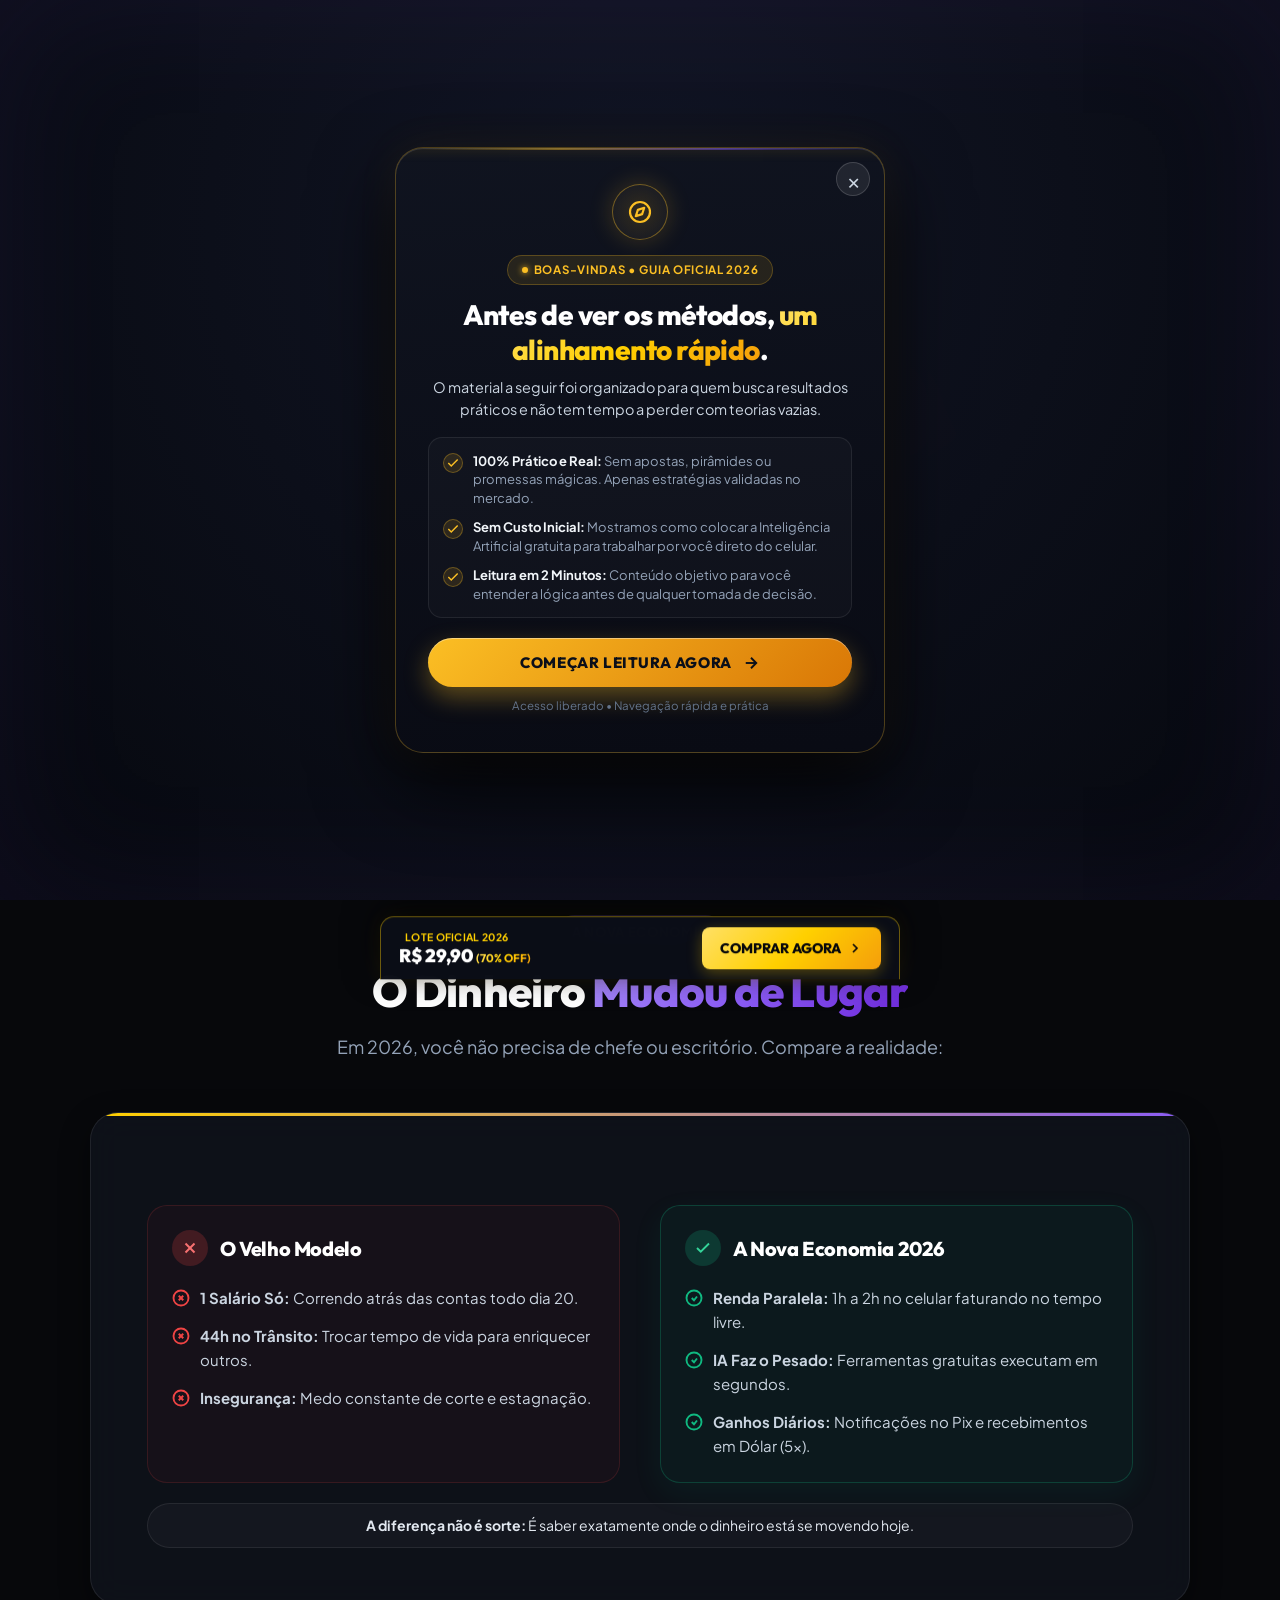
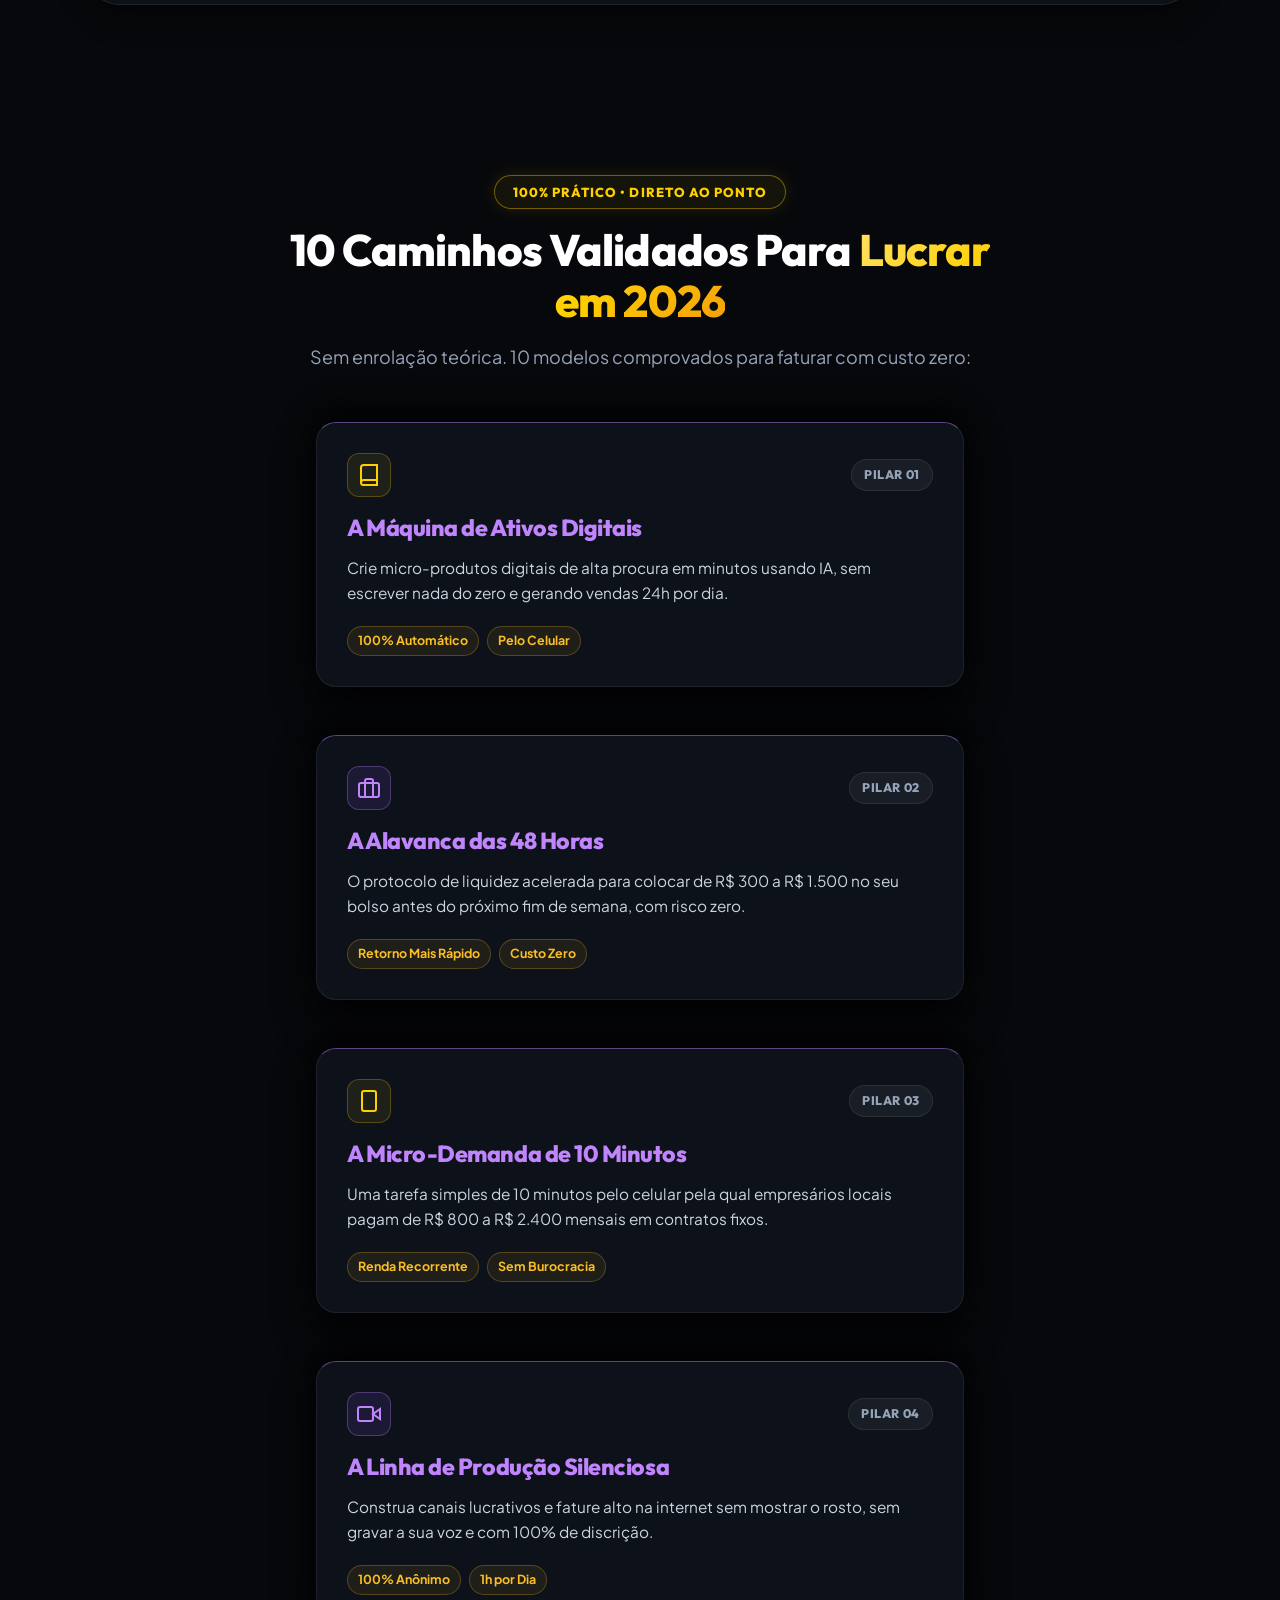
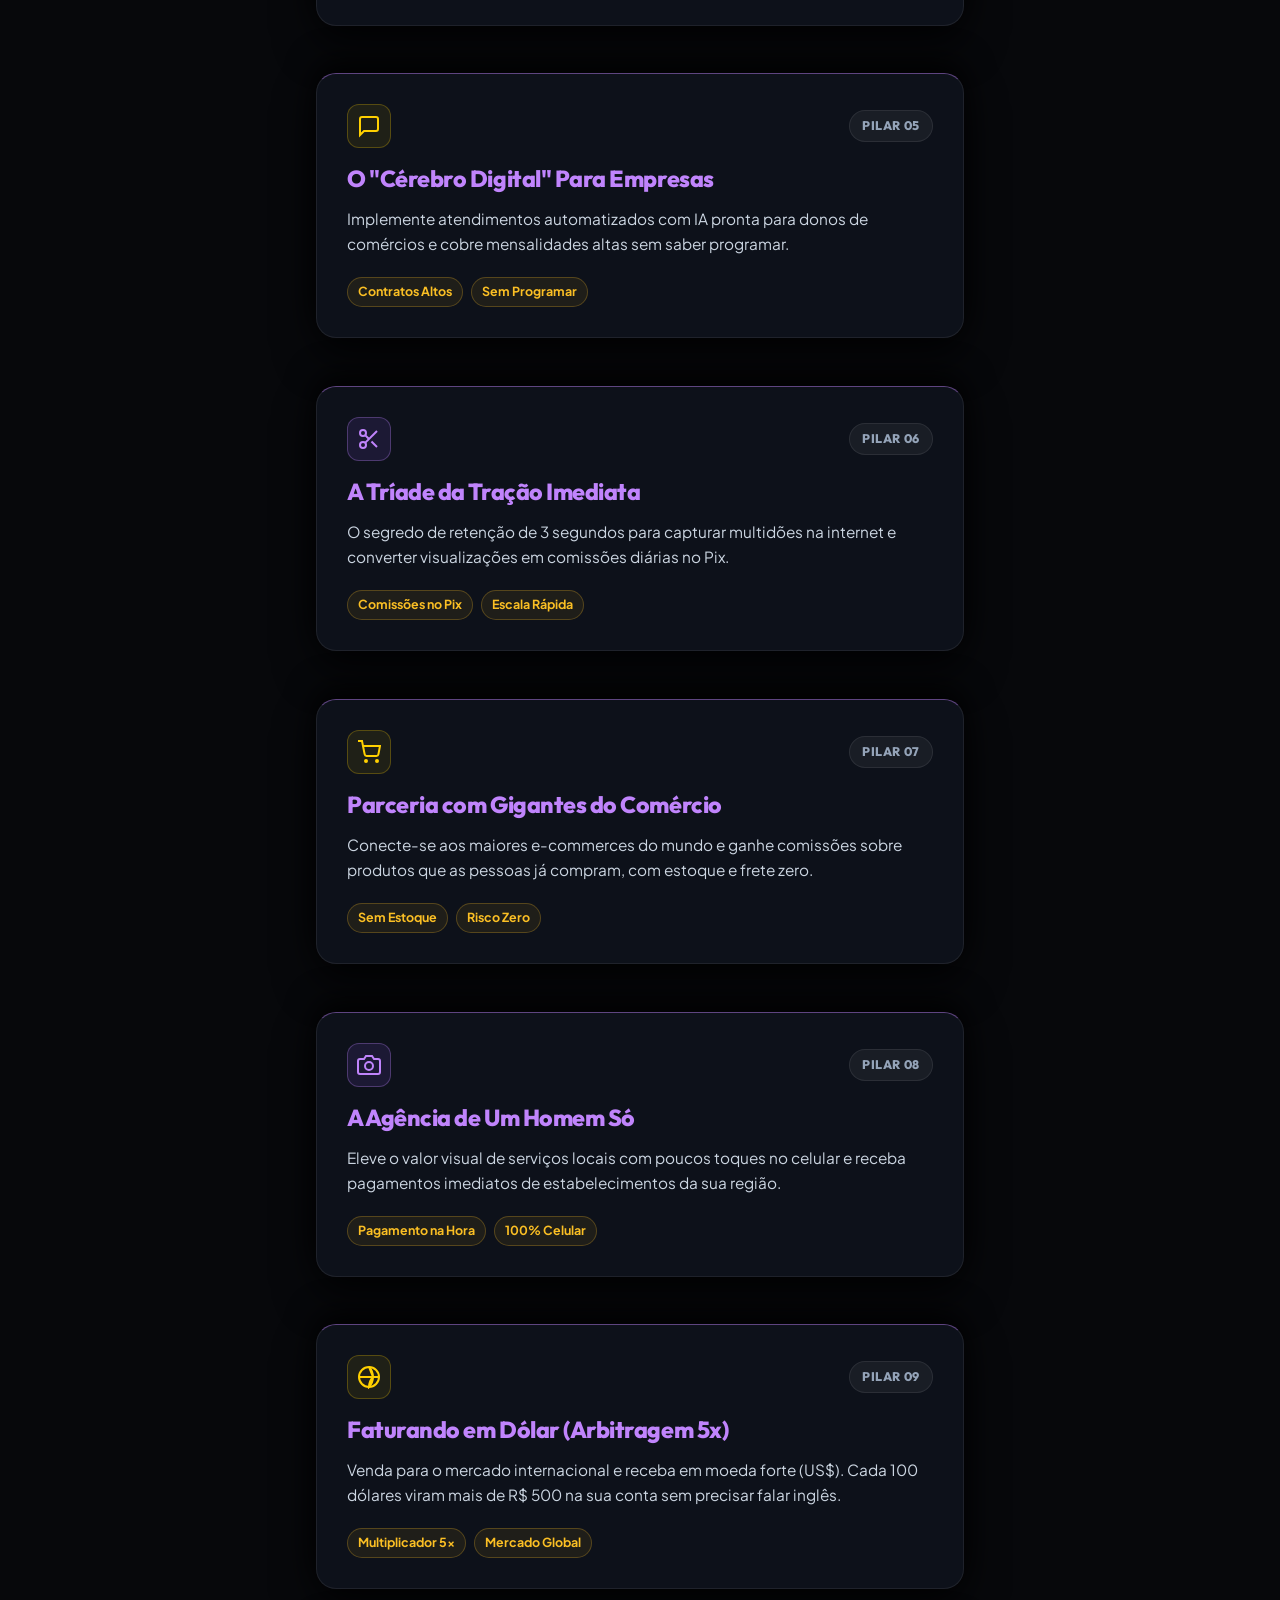
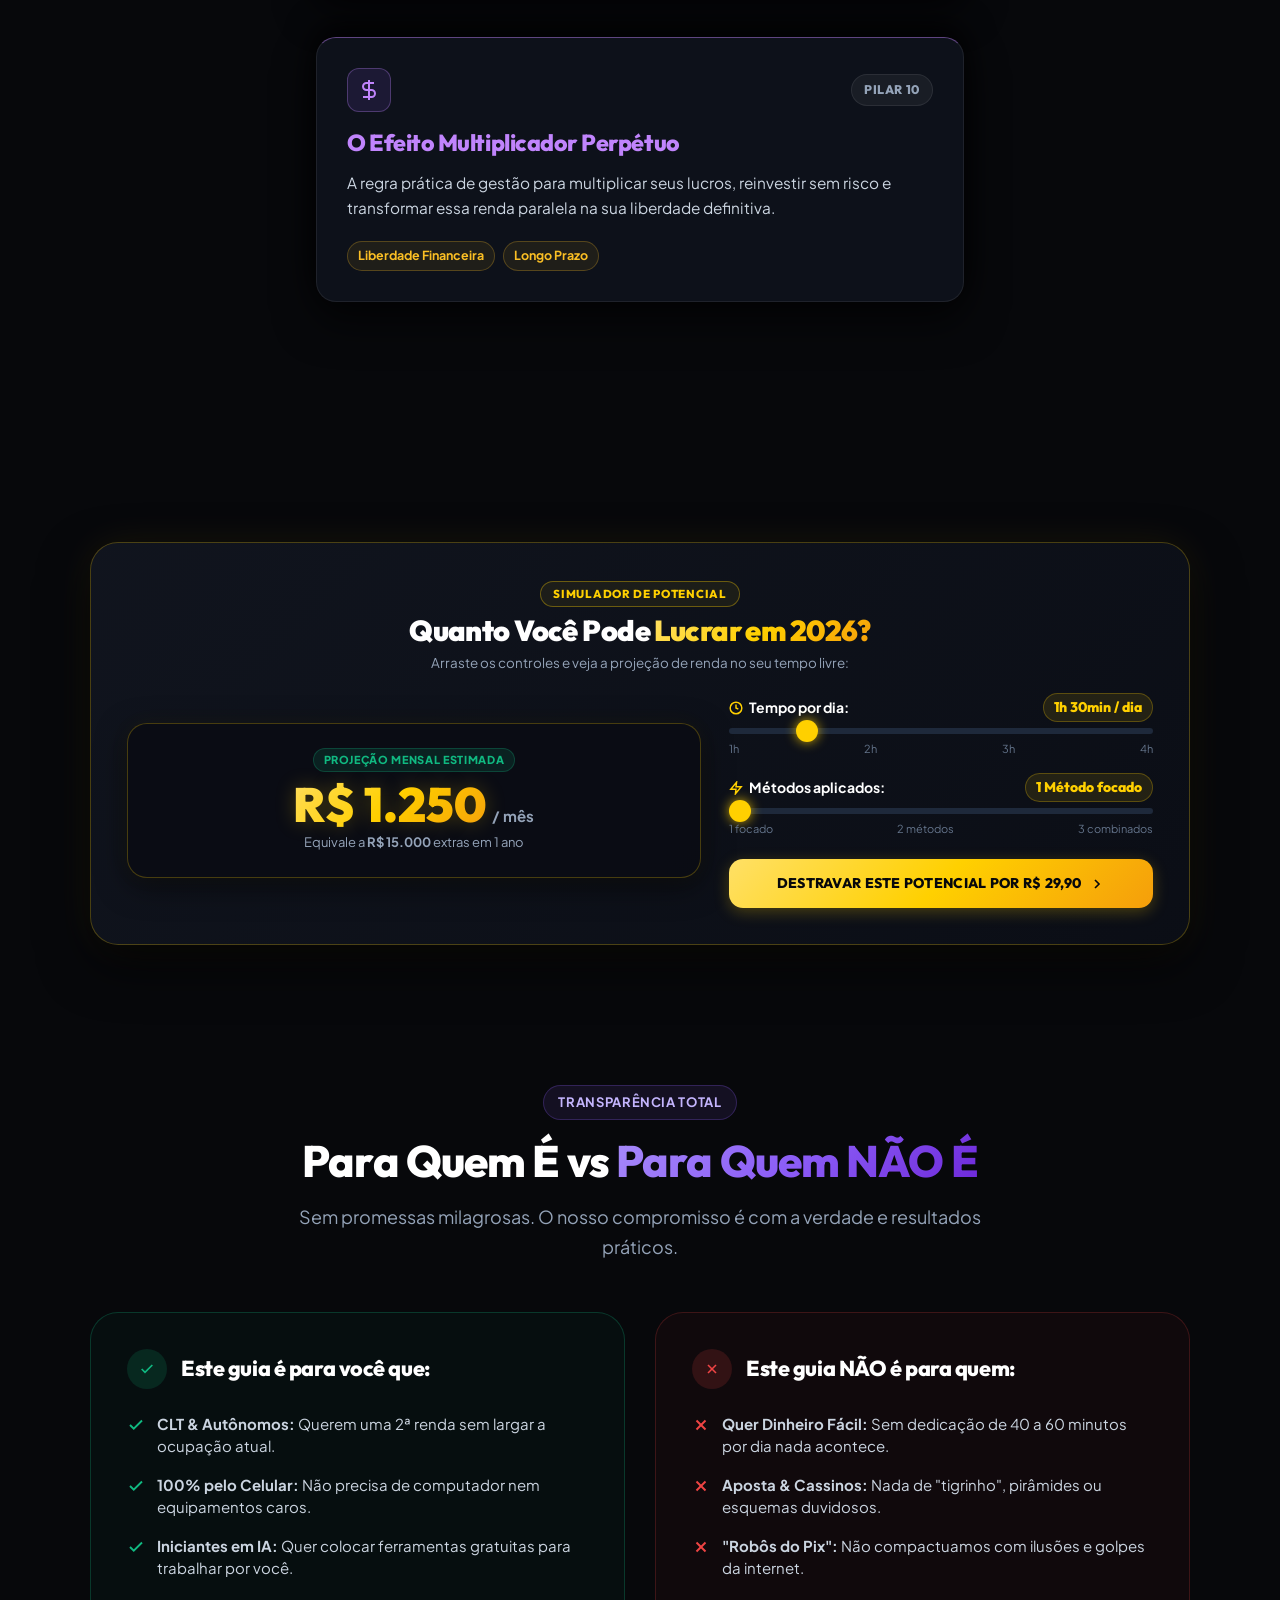
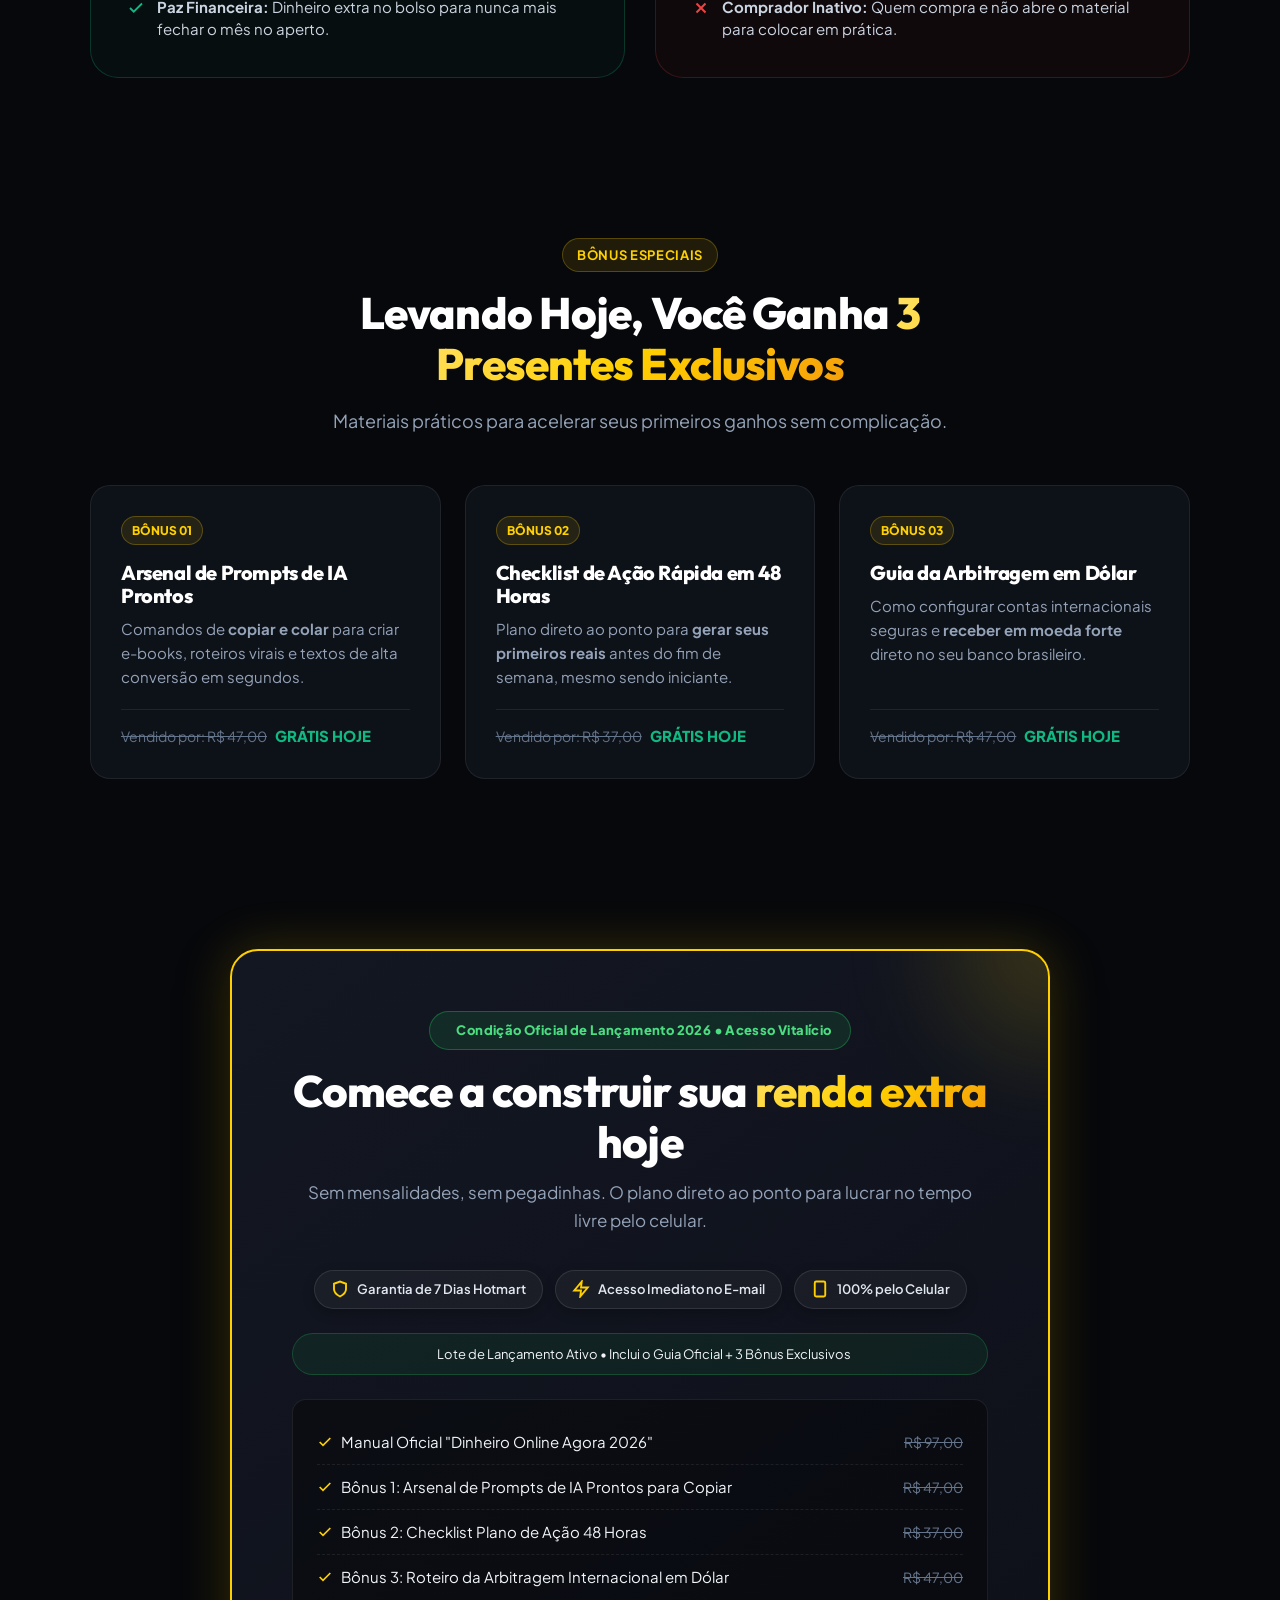
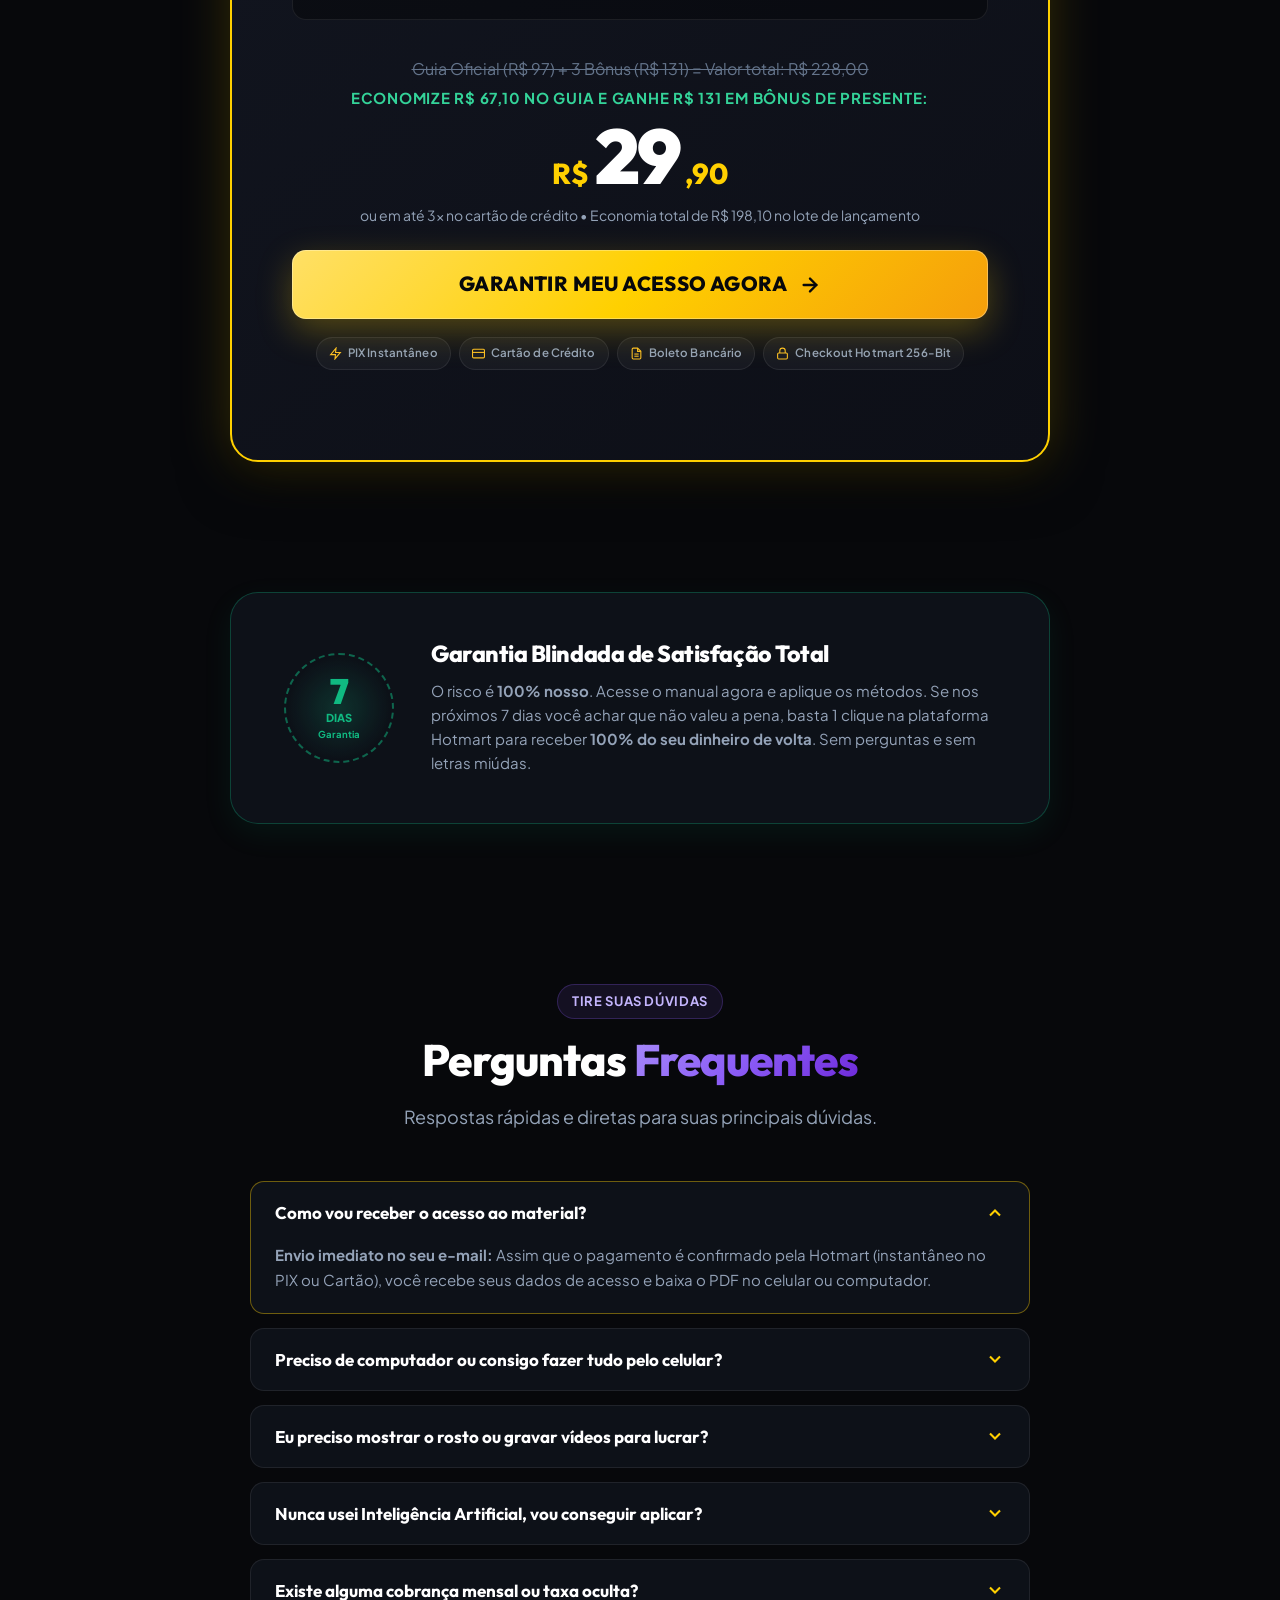
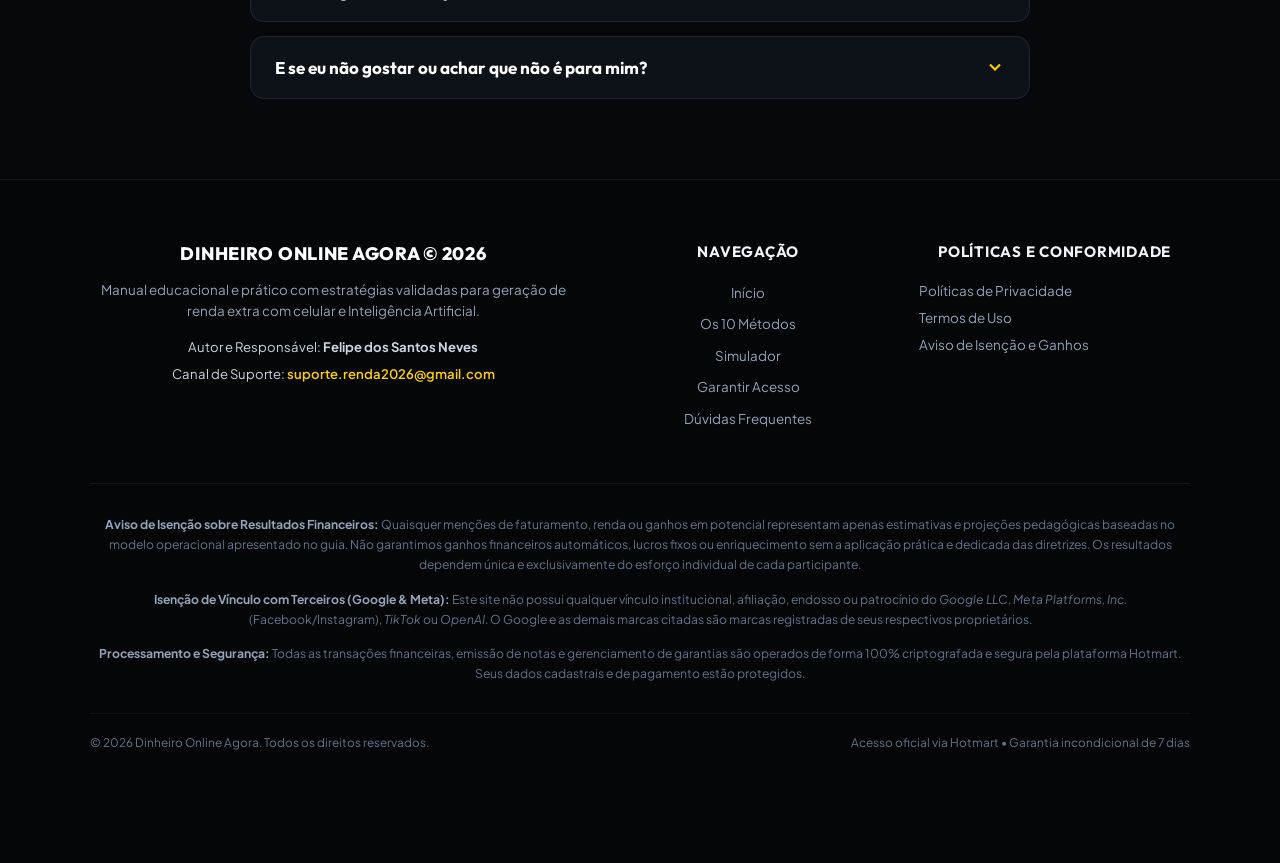
==== index.html @ 2d679548 "Ajuste modal de saida: disparar ao rolar ate o final da pagina e remover disparo precoce de mouselea" ====
<!DOCTYPE html>
<html lang="pt-BR">
<head>
  <meta charset="UTF-8">
  <meta name="viewport" content="width=device-width, initial-scale=1.0">
  <title>Dinheiro Online Agora 2026 | 10 Ideias Para Lucrar Sem Sair de Casa</title>
  <meta name="description" content="Descubra o manual direto ao ponto para criar novas fontes de renda em 2026 usando apenas o celular, internet e Inteligência Artificial. Sem estoques, sem diplomas.">
  <meta name="robots" content="index, follow">

  <!-- Open Graph / Social Sharing -->
  <meta property="og:type" content="website">
  <meta property="og:title" content="Dinheiro Online Agora 2026 - O Guia Oficial">
  <meta property="og:description" content="10 ideias práticas e operacionais para lucrar no seu tempo livre usando o celular e Inteligência Artificial.">
  <meta property="og:image" content="assets/cover.png">

  <!-- Favicon / App Icon -->
  <link rel="icon" type="image/svg+xml" href="assets/favicon.svg">
  <link rel="icon" type="image/png" href="assets/favicon.png">
  <link rel="apple-touch-icon" href="assets/favicon.png">

  <!-- Google Fonts -->
  <link rel="preconnect" href="https://fonts.googleapis.com">
  <link rel="preconnect" href="https://fonts.gstatic.com" crossorigin>
  <link href="https://fonts.googleapis.com/css2?family=Outfit:wght@600;700;800;900&family=Plus+Jakarta+Sans:wght@400;500;600;700;800&display=swap" rel="stylesheet">

  <link rel="stylesheet" href="styles.css">
</head>
<body>

  <!-- =========================================================================
       0. Psychological Pattern-Interrupt Gate (Protocolo de Foco 2026)
       ========================================================================= -->
  <div class="entry-gate-overlay" id="entryFocusGate" role="dialog" aria-modal="true" style="display: none;">
    <div class="entry-gate-card">
      <button type="button" class="gate-close-btn" id="btnCloseGate" aria-label="Fechar Modal">&times;</button>
      <div class="gate-scan-line"></div>
      
      <div class="gate-radar-icon">
        <div class="gate-radar-ping"></div>
        <svg width="24" height="24" viewBox="0 0 24 24" fill="none" stroke="currentColor" stroke-width="2.2" stroke-linecap="round" stroke-linejoin="round">
          <circle cx="12" cy="12" r="10"></circle>
          <polygon points="16.24 7.76 14.12 14.12 7.76 16.24 9.88 9.88 16.24 7.76"></polygon>
        </svg>
      </div>
      
      <span class="gate-badge">
        <span class="gate-badge-dot"></span>
        BOAS-VINDAS • GUIA OFICIAL 2026
      </span>
      
      <h2 class="gate-title">
        Antes de ver os métodos, <span class="text-gold">um alinhamento rápido</span>.
      </h2>
      
      <p class="gate-lead">
        O material a seguir foi organizado para quem busca resultados práticos e não tem tempo a perder com teorias vazias.
      </p>

      <div class="gate-rules-box">
        <div class="gate-rule-item">
          <div class="gate-rule-icon">
            <svg width="14" height="14" viewBox="0 0 24 24" fill="none" stroke="currentColor" stroke-width="2.5"><polyline points="20 6 9 17 4 12"></polyline></svg>
          </div>
          <div class="rule-content">
            <strong>100% Prático e Real:</strong> Sem apostas, pirâmides ou promessas mágicas. Apenas estratégias validadas no mercado.
          </div>
        </div>

        <div class="gate-rule-item">
          <div class="gate-rule-icon">
            <svg width="14" height="14" viewBox="0 0 24 24" fill="none" stroke="currentColor" stroke-width="2.5"><polyline points="20 6 9 17 4 12"></polyline></svg>
          </div>
          <div class="rule-content">
            <strong>Sem Custo Inicial:</strong> Mostramos como colocar a Inteligência Artificial gratuita para trabalhar por você direto do celular.
          </div>
        </div>

        <div class="gate-rule-item">
          <div class="gate-rule-icon">
            <svg width="14" height="14" viewBox="0 0 24 24" fill="none" stroke="currentColor" stroke-width="2.5"><polyline points="20 6 9 17 4 12"></polyline></svg>
          </div>
          <div class="rule-content">
            <strong>Leitura em 2 Minutos:</strong> Conteúdo objetivo para você entender a lógica antes de qualquer tomada de decisão.
          </div>
        </div>
      </div>

      <button type="button" class="btn-gate-start" id="btnEnterSite">
        <span>COMEÇAR LEITURA AGORA</span>
        <svg width="18" height="18" viewBox="0 0 24 24" fill="none" stroke="currentColor" stroke-width="2.5"><line x1="5" y1="12" x2="19" y2="12"></line><polyline points="12 5 19 12 12 19"></polyline></svg>
      </button>

      <div class="gate-meta">
        <span>Acesso liberado • Navegação rápida e prática</span>
      </div>
    </div>
  </div>

  <!-- =========================================================================
       1. Top Live Activity Bar (Sem Cronômetros Falsos)
       ========================================================================= -->
  <div class="urgency-bar" id="top-bar">
    <div class="urgency-bar-content">
      <span class="urgency-badge">Lote Oficial 2026</span>
      <span class="live-counter">
        <span class="live-indicator-dot"></span>
        <strong id="liveUsersCount">48</strong> pessoas online agora
      </span>
      <span class="ticker-divider">•</span>
      <span class="top-guarantee-text">
        Acesso Imediato Seguro via Hotmart • Garantia de 7 Dias
      </span>
    </div>
  </div>

  <!-- =========================================================================
       2. Hero Section
       ========================================================================= -->
  <header class="hero-section" id="inicio">
    <div class="container">
      <div class="hero-grid">
        
        <!-- Left: Copy & Call To Action -->
        <div class="hero-content">
          <div class="hero-badge-pill">
            <span class="dot"></span>
            <span>Edição Oficial 2026 • Método Validado</span>
          </div>

          <h1 class="hero-title">
            As <span class="text-gold">regras</span> para ganhar dinheiro mudaram.
          </h1>

          <p class="hero-subtitle">
            Sem estoque, sem escritório e sem diploma. Apenas seu celular, internet e a direção certa para gerar renda no seu tempo livre em 2026.
          </p>

          <div class="hero-cta-box">
            <!-- 3 Pílulas de Confiança e Facilidade -->
            <div class="hero-proof-pills">
              <span class="proof-pill">
                <svg width="15" height="15" viewBox="0 0 24 24" fill="none" stroke="currentColor" stroke-width="2.5"><rect x="5" y="2" width="14" height="20" rx="2" ry="2"/><line x1="12" y1="18" x2="12.01" y2="18"/></svg>
                100% pelo Celular
              </span>
              <span class="proof-pill">
                <svg width="15" height="15" viewBox="0 0 24 24" fill="none" stroke="currentColor" stroke-width="2.5"><polygon points="13 2 3 14 12 14 11 22 21 10 12 10 13 2"/></svg>
                Custo Inicial Zero
              </span>
              <span class="proof-pill">
                <svg width="15" height="15" viewBox="0 0 24 24" fill="none" stroke="currentColor" stroke-width="2.5"><circle cx="12" cy="12" r="10"/><path d="m9 12 2 2 4-4"/></svg>
                1h a 2h por Dia
              </span>
            </div>

            <!-- Botão de Curiosidade / Descoberta Suave -->
            <a href="#metodos" class="btn-discover" id="hero-discover-btn">
              <span>Conhecer os 10 Caminhos Validados</span>
              <svg class="discover-icon" viewBox="0 0 24 24" fill="none" stroke="currentColor" stroke-width="2.5" stroke-linecap="round" stroke-linejoin="round">
                <line x1="12" y1="5" x2="12" y2="19"></line>
                <polyline points="19 12 12 19 5 12"></polyline>
              </svg>
            </a>

            <div class="hero-quick-note">
              <span><svg width="14" height="14" viewBox="0 0 24 24" fill="none" stroke="currentColor" stroke-width="2.5" style="display:inline-block; vertical-align:middle; margin-right:4px;"><line x1="12" y1="5" x2="12" y2="19"></line><polyline points="19 12 12 19 5 12"></polyline></svg>Veja abaixo os 10 modelos práticos antes de decidir</span>
            </div>
          </div>
        </div>

        <!-- Right: 3D E-book Mockup & Visual -->
        <div class="hero-visual">
          <div class="mockup-wrapper">
            <div class="mockup-glow"></div>
            
            <!-- 3D Book Display -->
            <div class="book-3d-card" id="bookMockup">
              <img src="assets/cover.png" alt="Capa Oficial do Livro Dinheiro Online Agora 2026" width="300" height="330" loading="eager">
            </div>

            <!-- Floating Micro-Badges -->
            <div class="floating-badge badge-top">
              <div class="badge-icon">
                <svg width="18" height="18" viewBox="0 0 24 24" fill="none" stroke="currentColor" stroke-width="2.5">
                  <path d="M12 2v20M17 5H9.5a3.5 3.5 0 0 0 0 7h5a3.5 3.5 0 0 1 0 7H6"/>
                </svg>
              </div>
              <div class="badge-text">
                <div class="badge-text-title">10 Modelos Reais</div>
                <div class="badge-text-sub">Custo Inicial Zero</div>
              </div>
            </div>

            <div class="floating-badge badge-bottom">
              <div class="badge-icon">
                <svg width="18" height="18" viewBox="0 0 24 24" fill="none" stroke="currentColor" stroke-width="2.5">
                  <rect x="3" y="11" width="18" height="11" rx="2" ry="2"></rect>
                  <path d="M7 11V7a5 5 0 0 1 10 0v4"></path>
                </svg>
              </div>
              <div class="badge-text">
                <div class="badge-text-title">Hotmart Protegido</div>
                <div class="badge-text-sub">Garantia Blindada</div>
              </div>
            </div>

          </div>
        </div>

      </div>
    </div>
  </header>

  <!-- =========================================================================
       3. Security & Verified Author Strip
       ========================================================================= -->
  <section class="authority-strip">
    <div class="container">
      <div class="authority-grid">
        
        <!-- Badge Oficial 6 Anos Hotmarter -->
        <div class="author-badge-container">
          <img src="assets/author-badge.png" alt="Selo Oficial Felipe Neves - 6 Anos Hotmarter" width="90" height="90" loading="lazy">
        </div>

        <!-- Copy de Autoridade -->
        <div class="authority-text">
          <h3>Compilado por quem vive o campo de batalha digital</h3>
          <p>
            Criado por <strong>Felipe Neves</strong> (6+ anos no ecossistema Hotmart). Sem teorias chatas: filtrou apenas o que realmente gera receita hoje para qualquer pessoa executar pelo celular.
          </p>
        </div>

        <!-- Selo de Checkout Seguro -->
        <div class="platform-guarantee-pill">
          <svg viewBox="0 0 24 24" fill="none" stroke="currentColor" stroke-width="2">
            <path d="M12 22s8-4 8-10V5l-8-3-8 3v7c0 6 8 10 8 10z"/>
            <path d="m9 12 2 2 4-4"/>
          </svg>
          <div>
            <div class="guarantee-title">Hotmart Verificado</div>
            <div class="guarantee-desc">Ambiente Seguro 256-bit</div>
          </div>
        </div>

      </div>
    </div>
  </section>

  <!-- =========================================================================
       4. Section: O Dinheiro Mudou de Lugar (Pain & Reality Check)
       ========================================================================= -->
  <section class="reality-section">
    <div class="container">
      
      <div class="section-header">
        <span class="section-tag purple">A Nova Economia</span>
        <h2>O Dinheiro <span class="text-purple">Mudou de Lugar</span></h2>
        <p>
          Em 2026, você não precisa de chefe ou escritório. Compare a realidade:
        </p>
      </div>

      <div class="reality-card-wrapper">
        <div class="reality-grid">
          
          <!-- O Modelo Antigo (CLT / Escassez) -->
          <div class="reality-column old-way">
            <div class="column-header">
              <div class="column-header-icon">
                <svg width="18" height="18" viewBox="0 0 24 24" fill="none" stroke="currentColor" stroke-width="2.5"><line x1="18" y1="6" x2="6" y2="18"></line><line x1="6" y1="6" x2="18" y2="18"></line></svg>
              </div>
              <h4>O Velho Modelo</h4>
            </div>
            <ul class="reality-list">
              <li class="reality-item">
                <svg viewBox="0 0 24 24" fill="none" stroke="currentColor" stroke-width="2.5"><circle cx="12" cy="12" r="10"/><line x1="15" y1="9" x2="9" y2="15"/><line x1="9" y1="9" x2="15" y2="15"/></svg>
                <span><strong>1 Salário Só:</strong> Correndo atrás das contas todo dia 20.</span>
              </li>
              <li class="reality-item">
                <svg viewBox="0 0 24 24" fill="none" stroke="currentColor" stroke-width="2.5"><circle cx="12" cy="12" r="10"/><line x1="15" y1="9" x2="9" y2="15"/><line x1="9" y1="9" x2="15" y2="15"/></svg>
                <span><strong>44h no Trânsito:</strong> Trocar tempo de vida para enriquecer outros.</span>
              </li>
              <li class="reality-item">
                <svg viewBox="0 0 24 24" fill="none" stroke="currentColor" stroke-width="2.5"><circle cx="12" cy="12" r="10"/><line x1="15" y1="9" x2="9" y2="15"/><line x1="9" y1="9" x2="15" y2="15"/></svg>
                <span><strong>Insegurança:</strong> Medo constante de corte e estagnação.</span>
              </li>
            </ul>
          </div>

          <!-- O Novo Modelo 2026 (Liberdade & IA) -->
          <div class="reality-column new-way">
            <div class="column-header">
              <div class="column-header-icon">
                <svg width="18" height="18" viewBox="0 0 24 24" fill="none" stroke="currentColor" stroke-width="2.5"><polyline points="20 6 9 17 4 12"></polyline></svg>
              </div>
              <h4>A Nova Economia 2026</h4>
            </div>
            <ul class="reality-list">
              <li class="reality-item">
                <svg viewBox="0 0 24 24" fill="none" stroke="currentColor" stroke-width="2.5"><circle cx="12" cy="12" r="10"/><polyline points="9 12 12 15 16 10"/></svg>
                <span><strong>Renda Paralela:</strong> 1h a 2h no celular faturando no tempo livre.</span>
              </li>
              <li class="reality-item">
                <svg viewBox="0 0 24 24" fill="none" stroke="currentColor" stroke-width="2.5"><circle cx="12" cy="12" r="10"/><polyline points="9 12 12 15 16 10"/></svg>
                <span><strong>IA Faz o Pesado:</strong> Ferramentas gratuitas executam em segundos.</span>
              </li>
              <li class="reality-item">
                <svg viewBox="0 0 24 24" fill="none" stroke="currentColor" stroke-width="2.5"><circle cx="12" cy="12" r="10"/><polyline points="9 12 12 15 16 10"/></svg>
                <span><strong>Ganhos Diários:</strong> Notificações no Pix e recebimentos em Dólar (5x).</span>
              </li>
            </ul>
          </div>

        </div>

        <div class="reality-action-hook">
          <span><strong>A diferença não é sorte:</strong> É saber exatamente onde o dinheiro está se movendo hoje.</span>
        </div>

      </div>

    </div>
  </section>

  <!-- =========================================================================
       5. Section: O Que Você Vai Dominar (Blind Bullets / Segredos do Guia)
       ========================================================================= -->
  <section class="pillars-section" id="metodos">
    <div class="container">
      
      <div class="section-header">
        <span class="section-tag-outline">100% PRÁTICO • DIRETO AO PONTO</span>
        <h2>10 Caminhos Validados Para <span class="text-gold">Lucrar em 2026</span></h2>
        <p>
          Sem enrolação teórica. 10 modelos comprovados para faturar com custo zero:
        </p>
      </div>

      <!-- Container de Cards Sobrepostos no Scroll (Stacking Deck) -->
      <div class="pillars-stacked-container" id="pillarsStack">

        <!-- Card 1 -->
        <div class="pillar-card" style="--card-index: 1;">
          <div class="pillar-top">
            <div class="pillar-icon-box">
              <svg width="24" height="24" viewBox="0 0 24 24" fill="none" stroke="currentColor" stroke-width="2">
                <path d="M4 19.5A2.5 2.5 0 0 1 6.5 17H20"></path>
                <path d="M6.5 2H20v20H6.5A2.5 2.5 0 0 1 4 19.5v-15A2.5 2.5 0 0 1 6.5 2z"></path>
              </svg>
            </div>
            <span class="pillar-num">PILAR 01</span>
          </div>
          <h3>A Máquina de Ativos Digitais</h3>
          <p>
            Crie micro-produtos digitais de alta procura em minutos usando IA, sem escrever nada do zero e gerando vendas 24h por dia.
          </p>
          <div class="pillar-footer">
            <span class="pillar-badge-tag">100% Automático</span>
            <span class="pillar-badge-tag">Pelo Celular</span>
          </div>
        </div>

        <!-- Card 2 -->
        <div class="pillar-card" style="--card-index: 2;">
          <div class="pillar-top">
            <div class="pillar-icon-box purple">
              <svg width="24" height="24" viewBox="0 0 24 24" fill="none" stroke="currentColor" stroke-width="2">
                <rect x="2" y="7" width="20" height="14" rx="2" ry="2"></rect>
                <path d="M16 21V5a2 2 0 0 0-2-2h-4a2 2 0 0 0-2 2v16"></path>
              </svg>
            </div>
            <span class="pillar-num">PILAR 02</span>
          </div>
          <h3>A Alavanca das 48 Horas</h3>
          <p>
            O protocolo de liquidez acelerada para colocar de R$ 300 a R$ 1.500 no seu bolso antes do próximo fim de semana, com risco zero.
          </p>
          <div class="pillar-footer">
            <span class="pillar-badge-tag">Retorno Mais Rápido</span>
            <span class="pillar-badge-tag">Custo Zero</span>
          </div>
        </div>

        <!-- Card 3 -->
        <div class="pillar-card" style="--card-index: 3;">
          <div class="pillar-top">
            <div class="pillar-icon-box">
              <svg width="24" height="24" viewBox="0 0 24 24" fill="none" stroke="currentColor" stroke-width="2">
                <rect x="5" y="2" width="14" height="20" rx="2" ry="2"></rect>
                <line x1="12" y1="18" x2="12.01" y2="18"></line>
              </svg>
            </div>
            <span class="pillar-num">PILAR 03</span>
          </div>
          <h3>A Micro-Demanda de 10 Minutos</h3>
          <p>
            Uma tarefa simples de 10 minutos pelo celular pela qual empresários locais pagam de R$ 800 a R$ 2.400 mensais em contratos fixos.
          </p>
          <div class="pillar-footer">
            <span class="pillar-badge-tag">Renda Recorrente</span>
            <span class="pillar-badge-tag">Sem Burocracia</span>
          </div>
        </div>

        <!-- Card 4 -->
        <div class="pillar-card" style="--card-index: 4;">
          <div class="pillar-top">
            <div class="pillar-icon-box purple">
              <svg width="24" height="24" viewBox="0 0 24 24" fill="none" stroke="currentColor" stroke-width="2">
                <polygon points="23 7 16 12 23 17 23 7"></polygon>
                <rect x="1" y="5" width="15" height="14" rx="2" ry="2"></rect>
              </svg>
            </div>
            <span class="pillar-num">PILAR 04</span>
          </div>
          <h3>A Linha de Produção Silenciosa</h3>
          <p>
            Construa canais lucrativos e fature alto na internet sem mostrar o rosto, sem gravar a sua voz e com 100% de discrição.
          </p>
          <div class="pillar-footer">
            <span class="pillar-badge-tag">100% Anônimo</span>
            <span class="pillar-badge-tag">1h por Dia</span>
          </div>
        </div>

        <!-- Card 5 -->
        <div class="pillar-card" style="--card-index: 5;">
          <div class="pillar-top">
            <div class="pillar-icon-box">
              <svg width="24" height="24" viewBox="0 0 24 24" fill="none" stroke="currentColor" stroke-width="2">
                <path d="M21 15a2 2 0 0 1-2 2H7l-4 4V5a2 2 0 0 1 2-2h14a2 2 0 0 1 2 2z"></path>
              </svg>
            </div>
            <span class="pillar-num">PILAR 05</span>
          </div>
          <h3>O "Cérebro Digital" Para Empresas</h3>
          <p>
            Implemente atendimentos automatizados com IA pronta para donos de comércios e cobre mensalidades altas sem saber programar.
          </p>
          <div class="pillar-footer">
            <span class="pillar-badge-tag">Contratos Altos</span>
            <span class="pillar-badge-tag">Sem Programar</span>
          </div>
        </div>

        <!-- Card 6 -->
        <div class="pillar-card" style="--card-index: 6;">
          <div class="pillar-top">
            <div class="pillar-icon-box purple">
              <svg width="24" height="24" viewBox="0 0 24 24" fill="none" stroke="currentColor" stroke-width="2">
                <circle cx="6" cy="6" r="3"></circle>
                <circle cx="6" cy="18" r="3"></circle>
                <line x1="20" y1="4" x2="8.12" y2="15.88"></line>
                <line x1="14.47" y1="14.48" x2="20" y2="20"></line>
                <line x1="8.12" y1="8.12" x2="12" y2="12"></line>
              </svg>
            </div>
            <span class="pillar-num">PILAR 06</span>
          </div>
          <h3>A Tríade da Tração Imediata</h3>
          <p>
            O segredo de retenção de 3 segundos para capturar multidões na internet e converter visualizações em comissões diárias no Pix.
          </p>
          <div class="pillar-footer">
            <span class="pillar-badge-tag">Comissões no Pix</span>
            <span class="pillar-badge-tag">Escala Rápida</span>
          </div>
        </div>

        <!-- Card 7 -->
        <div class="pillar-card" style="--card-index: 7;">
          <div class="pillar-top">
            <div class="pillar-icon-box">
              <svg width="24" height="24" viewBox="0 0 24 24" fill="none" stroke="currentColor" stroke-width="2">
                <circle cx="9" cy="21" r="1"></circle>
                <circle cx="20" cy="21" r="1"></circle>
                <path d="M1 1h4l2.68 13.39a2 2 0 0 0 2 1.61h9.72a2 2 0 0 0 2-1.61L23 6H6"></path>
              </svg>
            </div>
            <span class="pillar-num">PILAR 07</span>
          </div>
          <h3>Parceria com Gigantes do Comércio</h3>
          <p>
            Conecte-se aos maiores e-commerces do mundo e ganhe comissões sobre produtos que as pessoas já compram, com estoque e frete zero.
          </p>
          <div class="pillar-footer">
            <span class="pillar-badge-tag">Sem Estoque</span>
            <span class="pillar-badge-tag">Risco Zero</span>
          </div>
        </div>

        <!-- Card 8 -->
        <div class="pillar-card" style="--card-index: 8;">
          <div class="pillar-top">
            <div class="pillar-icon-box purple">
              <svg width="24" height="24" viewBox="0 0 24 24" fill="none" stroke="currentColor" stroke-width="2">
                <path d="M23 19a2 2 0 0 1-2 2H3a2 2 0 0 1-2-2V8a2 2 0 0 1 2-2h4l2-3h6l2 3h4a2 2 0 0 1 2 2z"></path>
                <circle cx="12" cy="13" r="4"></circle>
              </svg>
            </div>
            <span class="pillar-num">PILAR 08</span>
          </div>
          <h3>A Agência de Um Homem Só</h3>
          <p>
            Eleve o valor visual de serviços locais com poucos toques no celular e receba pagamentos imediatos de estabelecimentos da sua região.
          </p>
          <div class="pillar-footer">
            <span class="pillar-badge-tag">Pagamento na Hora</span>
            <span class="pillar-badge-tag">100% Celular</span>
          </div>
        </div>

        <!-- Card 9 -->
        <div class="pillar-card" style="--card-index: 9;">
          <div class="pillar-top">
            <div class="pillar-icon-box">
              <svg width="24" height="24" viewBox="0 0 24 24" fill="none" stroke="currentColor" stroke-width="2">
                <circle cx="12" cy="12" r="10"></circle>
                <line x1="2" y1="12" x2="22" y2="12"></line>
                <path d="M12 2a15.3 15.3 0 0 1 4 10 15.3 15.3 0 0 1-4 10 15.3 15.3 0 0 1 4-10z"></path>
              </svg>
            </div>
            <span class="pillar-num">PILAR 09</span>
          </div>
          <h3>Faturando em Dólar (Arbitragem 5x)</h3>
          <p>
            Venda para o mercado internacional e receba em moeda forte (US$). Cada 100 dólares viram mais de R$ 500 na sua conta sem precisar falar inglês.
          </p>
          <div class="pillar-footer">
            <span class="pillar-badge-tag">Multiplicador 5x</span>
            <span class="pillar-badge-tag">Mercado Global</span>
          </div>
        </div>

        <!-- Card 10 -->
        <div class="pillar-card" style="--card-index: 10;">
          <div class="pillar-top">
            <div class="pillar-icon-box purple">
              <svg width="24" height="24" viewBox="0 0 24 24" fill="none" stroke="currentColor" stroke-width="2">
                <path d="M12 2v20M17 5H9.5a3.5 3.5 0 0 0 0 7h5a3.5 3.5 0 0 1 0 7H6"></path>
              </svg>
            </div>
            <span class="pillar-num">PILAR 10</span>
          </div>
          <h3>O Efeito Multiplicador Perpétuo</h3>
          <p>
            A regra prática de gestão para multiplicar seus lucros, reinvestir sem risco e transformar essa renda paralela na sua liberdade definitiva.
          </p>
          <div class="pillar-footer">
            <span class="pillar-badge-tag">Liberdade Financeira</span>
            <span class="pillar-badge-tag">Longo Prazo</span>
          </div>
        </div>

      </div>

    </div>
  </section>

  <!-- =========================================================================
       6. Section: Simulador Interativo de Ganhos
       ========================================================================= -->
  <section class="simulator-section" id="simulador">
    <div class="container">
      
      <div class="simulator-box">
        
        <!-- Header compacto -->
        <div class="simulator-header">
          <span class="section-tag-mini">Simulador de Potencial</span>
          <h2>Quanto Você Pode <span class="text-gold">Lucrar em 2026?</span></h2>
          <p class="simulator-lead">
            Arraste os controles e veja a projeção de renda no seu tempo livre:
          </p>
        </div>

        <div class="simulator-card-body">
          
          <!-- Painel de Resultado Dinâmico (No mobile fica no topo para ver na hora sem scroll) -->
          <div class="calc-result-panel">
            <span class="calc-result-badge">Projeção Mensal Estimada</span>
            <div class="calc-result-main">
              <span class="calc-result-amount text-gold" id="calculatedEarnings">R$ 1.850</span>
              <span class="calc-result-frequency">/ mês</span>
            </div>
            <div class="calc-yearly-stat">
              Equivale a <strong class="text-white" id="calculatedYearly">R$ 22.200</strong> extras em 1 ano
            </div>
          </div>

          <!-- Controles Deslizantes Compactos -->
          <div class="calc-inputs-panel">
            
            <!-- Controle 1: Horas -->
            <div class="calc-row">
              <div class="calc-row-label">
                <span class="calc-label-title">
                  <svg width="14" height="14" viewBox="0 0 24 24" fill="none" stroke="currentColor" stroke-width="2.5"><circle cx="12" cy="12" r="10"/><polyline points="12 6 12 12 16 14"/></svg>
                  Tempo por dia:
                </span>
                <span class="calc-control-value" id="hoursVal">1h 30min / dia</span>
              </div>
              <input type="range" id="hoursRange" class="calc-slider" min="1" max="4" step="0.5" value="1.5" aria-label="Tempo livre dedicado por dia">
              <div class="calc-slider-scale">
                <span>1h</span>
                <span>2h</span>
                <span>3h</span>
                <span>4h</span>
              </div>
            </div>

            <!-- Controle 2: Métodos -->
            <div class="calc-row">
              <div class="calc-row-label">
                <span class="calc-label-title">
                  <svg width="14" height="14" viewBox="0 0 24 24" fill="none" stroke="currentColor" stroke-width="2.5"><polygon points="13 2 3 14 12 14 11 22 21 10 12 10 13 2"/></svg>
                  Métodos aplicados:
                </span>
                <span class="calc-control-value" id="methodsVal">1 Método focado</span>
              </div>
              <input type="range" id="methodsRange" class="calc-slider" min="1" max="3" step="1" value="1" aria-label="Métodos que pretende aplicar">
              <div class="calc-slider-scale">
                <span>1 focado</span>
                <span>2 métodos</span>
                <span>3 combinados</span>
              </div>
            </div>

            <!-- Botão de Ação Imediato -->
            <a href="https://pay.hotmart.com/I106776056Y?off=72hip54g" class="btn-calc-cta" id="calc-cta-btn">
              <span>Destravar Este Potencial Por R$ 29,90</span>
              <svg width="16" height="16" viewBox="0 0 24 24" fill="none" stroke="currentColor" stroke-width="2.5"><polyline points="9 18 15 12 9 6"></polyline></svg>
            </a>

          </div>

        </div>

      </div>

    </div>
  </section>

  <!-- =========================================================================
       7. Section: Para Quem É vs Para Quem Não É (Filtro de Qualificação)
       ========================================================================= -->
  <section class="filter-section">
    <div class="container">
      
      <div class="section-header">
        <span class="section-tag purple">Transparência Total</span>
        <h2>Para Quem É vs <span class="text-purple">Para Quem NÃO É</span></h2>
        <p>
          Sem promessas milagrosas. O nosso compromisso é com a verdade e resultados práticos.
        </p>
      </div>

      <div class="filter-grid">
        
        <!-- Para Quem É -->
        <div class="filter-card yes">
          <div class="filter-card-header">
            <div class="filter-icon-tag">
              <svg width="16" height="16" viewBox="0 0 24 24" fill="none" stroke="currentColor" stroke-width="2.5"><polyline points="20 6 9 17 4 12"></polyline></svg>
            </div>
            <h3>Este guia é para você que:</h3>
          </div>
          <ul class="filter-list">
            <li class="filter-item">
              <svg viewBox="0 0 24 24" fill="none" stroke="currentColor" stroke-width="2.5"><polyline points="20 6 9 17 4 12"/></svg>
              <span><strong>CLT &amp; Autônomos:</strong> Querem uma 2ª renda sem largar a ocupação atual.</span>
            </li>
            <li class="filter-item">
              <svg viewBox="0 0 24 24" fill="none" stroke="currentColor" stroke-width="2.5"><polyline points="20 6 9 17 4 12"/></svg>
              <span><strong>100% pelo Celular:</strong> Não precisa de computador nem equipamentos caros.</span>
            </li>
            <li class="filter-item">
              <svg viewBox="0 0 24 24" fill="none" stroke="currentColor" stroke-width="2.5"><polyline points="20 6 9 17 4 12"/></svg>
              <span><strong>Iniciantes em IA:</strong> Quer colocar ferramentas gratuitas para trabalhar por você.</span>
            </li>
            <li class="filter-item">
              <svg viewBox="0 0 24 24" fill="none" stroke="currentColor" stroke-width="2.5"><polyline points="20 6 9 17 4 12"/></svg>
              <span><strong>Paz Financeira:</strong> Dinheiro extra no bolso para nunca mais fechar o mês no aperto.</span>
            </li>
          </ul>
        </div>

        <!-- Para Quem NÃO É -->
        <div class="filter-card no">
          <div class="filter-card-header">
            <div class="filter-icon-tag">
              <svg width="16" height="16" viewBox="0 0 24 24" fill="none" stroke="currentColor" stroke-width="2.5"><line x1="18" y1="6" x2="6" y2="18"></line><line x1="6" y1="6" x2="18" y2="18"></line></svg>
            </div>
            <h3>Este guia NÃO é para quem:</h3>
          </div>
          <ul class="filter-list">
            <li class="filter-item">
              <svg viewBox="0 0 24 24" fill="none" stroke="currentColor" stroke-width="2.5"><line x1="18" y1="6" x2="6" y2="18"/><line x1="6" y1="6" x2="18" y2="18"/></svg>
              <span><strong>Quer Dinheiro Fácil:</strong> Sem dedicação de 40 a 60 minutos por dia nada acontece.</span>
            </li>
            <li class="filter-item">
              <svg viewBox="0 0 24 24" fill="none" stroke="currentColor" stroke-width="2.5"><line x1="18" y1="6" x2="6" y2="18"/><line x1="6" y1="6" x2="18" y2="18"/></svg>
              <span><strong>Aposta &amp; Cassinos:</strong> Nada de "tigrinho", pirâmides ou esquemas duvidosos.</span>
            </li>
            <li class="filter-item">
              <svg viewBox="0 0 24 24" fill="none" stroke="currentColor" stroke-width="2.5"><line x1="18" y1="6" x2="6" y2="18"/><line x1="6" y1="6" x2="18" y2="18"/></svg>
              <span><strong>"Robôs do Pix":</strong> Não compactuamos com ilusões e golpes da internet.</span>
            </li>
            <li class="filter-item">
              <svg viewBox="0 0 24 24" fill="none" stroke="currentColor" stroke-width="2.5"><line x1="18" y1="6" x2="6" y2="18"/><line x1="6" y1="6" x2="18" y2="18"/></svg>
              <span><strong>Comprador Inativo:</strong> Quem compra e não abre o material para colocar em prática.</span>
            </li>
          </ul>
        </div>

      </div>

    </div>
  </section>

  <!-- =========================================================================
       8. Section: Bônus Exclusivos de Ação
       ========================================================================= -->
  <section class="bonus-section">
    <div class="container">
      
      <div class="section-header">
        <span class="section-tag">Bônus Especiais</span>
        <h2>Levando Hoje, Você Ganha <span class="text-gold">3 Presentes Exclusivos</span></h2>
        <p>
          Materiais práticos para acelerar seus primeiros ganhos sem complicação.
        </p>
      </div>

      <div class="bonus-grid">
        
        <!-- Bônus 1 -->
        <div class="bonus-card">
          <span class="bonus-tag">BÔNUS 01</span>
          <h3>Arsenal de Prompts de IA Prontos</h3>
          <p>
            Comandos de <strong>copiar e colar</strong> para criar e-books, roteiros virais e textos de alta conversão em segundos.
          </p>
          <div class="bonus-pricing">
            <span class="old-price">Vendido por: R$ 47,00</span>
            <span class="free-label">GRÁTIS HOJE</span>
          </div>
        </div>

        <!-- Bônus 2 -->
        <div class="bonus-card">
          <span class="bonus-tag">BÔNUS 02</span>
          <h3>Checklist de Ação Rápida em 48 Horas</h3>
          <p>
            Plano direto ao ponto para <strong>gerar seus primeiros reais</strong> antes do fim de semana, mesmo sendo iniciante.
          </p>
          <div class="bonus-pricing">
            <span class="old-price">Vendido por: R$ 37,00</span>
            <span class="free-label">GRÁTIS HOJE</span>
          </div>
        </div>

        <!-- Bônus 3 -->
        <div class="bonus-card">
          <span class="bonus-tag">BÔNUS 03</span>
          <h3>Guia da Arbitragem em Dólar</h3>
          <p>
            Como configurar contas internacionais seguras e <strong>receber em moeda forte</strong> direto no seu banco brasileiro.
          </p>
          <div class="bonus-pricing">
            <span class="old-price">Vendido por: R$ 47,00</span>
            <span class="free-label">GRÁTIS HOJE</span>
          </div>
        </div>

      </div>

    </div>
  </section>

  <!-- =========================================================================
       9. Section: Oferta Direta & Checkout Oficial Hotmart
       ========================================================================= -->
  <section class="offer-section" id="comprar">
    <div class="container">
      
      <div class="offer-box">
        
        <div class="offer-header">
          <div class="offer-launch-pill">
            <span class="pulse-dot-green"></span>
            <span>Condição Oficial de Lançamento 2026 • Acesso Vitalício</span>
          </div>
          <h2>Comece a construir sua <span class="text-gold">renda extra</span> hoje</h2>
          <p class="offer-sub">Sem mensalidades, sem pegadinhas. O plano direto ao ponto para lucrar no tempo livre pelo celular.</p>
        </div>

        <!-- Faixa de Garantia e Confiança (Substitui o cronômetro falso) -->
        <div class="offer-trust-badges">
          <div class="trust-badge-item">
            <svg width="18" height="18" viewBox="0 0 24 24" fill="none" stroke="currentColor" stroke-width="2.5"><path d="M12 22s8-4 8-10V5l-8-3-8 3v7c0 6 8 10 8 10z"/></svg>
            <span>Garantia de 7 Dias Hotmart</span>
          </div>
          <div class="trust-badge-item">
            <svg width="18" height="18" viewBox="0 0 24 24" fill="none" stroke="currentColor" stroke-width="2.5"><polygon points="13 2 3 14 12 14 11 22 21 10 12 10 13 2"/></svg>
            <span>Acesso Imediato no E-mail</span>
          </div>
          <div class="trust-badge-item">
            <svg width="18" height="18" viewBox="0 0 24 24" fill="none" stroke="currentColor" stroke-width="2.5"><rect x="5" y="2" width="14" height="20" rx="2" ry="2"/><line x1="12" y1="18" x2="12.01" y2="18"/></svg>
            <span>100% pelo Celular</span>
          </div>
        </div>

        <!-- Status de Lançamento Promocional -->
        <div class="offer-scarcity-status">
          <div class="pulse-dot-green"></div>
          <span>Lote de Lançamento Ativo • Inclui o Guia Oficial + 3 Bônus Exclusivos</span>
        </div>

        <!-- Stack de Conteúdo -->
        <div class="offer-stack-list">
          <div class="stack-item">
            <span class="stack-item-name">
              <svg viewBox="0 0 24 24" fill="none" stroke="currentColor" stroke-width="2.5"><polyline points="20 6 9 17 4 12"/></svg>
              Manual Oficial "Dinheiro Online Agora 2026"
            </span>
            <span class="stack-item-val">R$ 97,00</span>
          </div>

          <div class="stack-item">
            <span class="stack-item-name">
              <svg viewBox="0 0 24 24" fill="none" stroke="currentColor" stroke-width="2.5"><polyline points="20 6 9 17 4 12"/></svg>
              Bônus 1: Arsenal de Prompts de IA Prontos para Copiar
            </span>
            <span class="stack-item-val">R$ 47,00</span>
          </div>

          <div class="stack-item">
            <span class="stack-item-name">
              <svg viewBox="0 0 24 24" fill="none" stroke="currentColor" stroke-width="2.5"><polyline points="20 6 9 17 4 12"/></svg>
              Bônus 2: Checklist Plano de Ação 48 Horas
            </span>
            <span class="stack-item-val">R$ 37,00</span>
          </div>

          <div class="stack-item">
            <span class="stack-item-name">
              <svg viewBox="0 0 24 24" fill="none" stroke="currentColor" stroke-width="2.5"><polyline points="20 6 9 17 4 12"/></svg>
              Bônus 3: Roteiro da Arbitragem Internacional em Dólar
            </span>
            <span class="stack-item-val">R$ 47,00</span>
          </div>
        </div>

        <!-- Preço e CTA -->
        <div class="price-display-container">
          <div class="total-anchor-val">Guia Oficial (R$ 97) + 3 Bônus (R$ 131) = Valor total: R$ 228,00</div>
          <div class="price-promo-tag">Economize R$ 67,10 no Guia e ganhe R$ 131 em Bônus de presente:</div>
          
          <div class="price-main-highlight">
            <span class="price-currency">R$</span>
            <span class="price-value">29</span>
            <span class="price-cents">,90</span>
          </div>
          <div class="price-installments">ou em até 3x no cartão de crédito • Economia total de R$ 198,10 no lote de lançamento</div>

          <div style="margin-top: 24px;">
            <a href="https://pay.hotmart.com/I106776056Y?off=72hip54g" class="btn-cta" id="offer-cta-btn">
              <span>Garantir Meu Acesso Agora</span>
              <svg class="cta-icon" viewBox="0 0 24 24" fill="none" stroke="currentColor" stroke-width="2.5" stroke-linecap="round" stroke-linejoin="round">
                <line x1="5" y1="12" x2="19" y2="12"></line>
                <polyline points="12 5 19 12 12 19"></polyline>
              </svg>
            </a>
          </div>

          <!-- Métodos de Pagamento & Segurança -->
          <div class="payment-methods-strip">
            <span class="payment-pill"><svg width="13" height="13" viewBox="0 0 24 24" fill="none" stroke="currentColor" stroke-width="2"><path d="M13 2L3 14h9l-1 8 10-12h-9l1-8z"></path></svg> PIX Instantâneo</span>
            <span class="payment-pill"><svg width="13" height="13" viewBox="0 0 24 24" fill="none" stroke="currentColor" stroke-width="2"><rect x="1" y="4" width="22" height="16" rx="2" ry="2"></rect><line x1="1" y1="10" x2="23" y2="10"></line></svg> Cartão de Crédito</span>
            <span class="payment-pill"><svg width="13" height="13" viewBox="0 0 24 24" fill="none" stroke="currentColor" stroke-width="2"><path d="M14 2H6a2 2 0 0 0-2 2v16a2 2 0 0 0 2 2h12a2 2 0 0 0 2-2V8z"></path><polyline points="14 2 14 8 20 8"></polyline><line x1="16" y1="13" x2="8" y2="13"></line><line x1="16" y1="17" x2="8" y2="17"></line></svg> Boleto Bancário</span>
            <span class="payment-pill"><svg width="13" height="13" viewBox="0 0 24 24" fill="none" stroke="currentColor" stroke-width="2"><rect x="3" y="11" width="18" height="11" rx="2" ry="2"></rect><path d="M7 11V7a5 5 0 0 1 10 0v4"></path></svg> Checkout Hotmart 256-Bit</span>
          </div>

        </div>

      </div>

    </div>
  </section>

  <!-- =========================================================================
       10. Section: Garantia Blindada Hotmart 7 Dias
       ========================================================================= -->
  <section class="guarantee-section">
    <div class="container">
      
      <div class="guarantee-card">
        <div class="guarantee-seal-icon">
          <span class="seal-number">7</span>
          <span class="seal-days">Dias</span>
          <span style="font-size: 0.6rem; font-weight: 700;">Garantia</span>
        </div>

        <div class="guarantee-content">
          <h3>Garantia Blindada de Satisfação Total</h3>
          <p>
            O risco é <strong>100% nosso</strong>. Acesse o manual agora e aplique os métodos. Se nos próximos 7 dias você achar que não valeu a pena, basta 1 clique na plataforma Hotmart para receber <strong>100% do seu dinheiro de volta</strong>. Sem perguntas e sem letras miúdas.
          </p>
        </div>
      </div>

    </div>
  </section>

  <!-- =========================================================================
       11. Section: FAQ (Perguntas Frequentes)
       ========================================================================= -->
  <section class="faq-section" id="faq">
    <div class="container">
      
      <div class="section-header">
        <span class="section-tag purple">Tire Suas Dúvidas</span>
        <h2>Perguntas <span class="text-purple">Frequentes</span></h2>
        <p>
          Respostas rápidas e diretas para suas principais dúvidas.
        </p>
      </div>

      <div class="faq-container">
        
        <div class="faq-item active">
          <button class="faq-question" aria-expanded="true">
            <span>Como vou receber o acesso ao material?</span>
            <svg class="faq-chevron" viewBox="0 0 24 24" fill="none" stroke="currentColor" stroke-width="2.5">
              <polyline points="6 9 12 15 18 9"></polyline>
            </svg>
          </button>
          <div class="faq-answer">
            <strong>Envio imediato no seu e-mail:</strong> Assim que o pagamento é confirmado pela Hotmart (instantâneo no PIX ou Cartão), você recebe seus dados de acesso e baixa o PDF no celular ou computador.
          </div>
        </div>

        <div class="faq-item">
          <button class="faq-question" aria-expanded="false">
            <span>Preciso de computador ou consigo fazer tudo pelo celular?</span>
            <svg class="faq-chevron" viewBox="0 0 24 24" fill="none" stroke="currentColor" stroke-width="2.5">
              <polyline points="6 9 12 15 18 9"></polyline>
            </svg>
          </button>
          <div class="faq-answer">
            <strong>100% pelo celular:</strong> Todos os 10 métodos foram desenvolvidos para operar diretamente com aplicativos gratuitos pelo smartphone. O computador é totalmente opcional.
          </div>
        </div>

        <div class="faq-item">
          <button class="faq-question" aria-expanded="false">
            <span>Eu preciso mostrar o rosto ou gravar vídeos para lucrar?</span>
            <svg class="faq-chevron" viewBox="0 0 24 24" fill="none" stroke="currentColor" stroke-width="2.5">
              <polyline points="6 9 12 15 18 9"></polyline>
            </svg>
          </button>
          <div class="faq-answer">
            <strong>Não precisa aparecer:</strong> O manual traz métodos 100% anônimos (canais sem rosto com IA, arbitragem de usados e consultoria remota). Você lucra com total discrição.
          </div>
        </div>

        <div class="faq-item">
          <button class="faq-question" aria-expanded="false">
            <span>Nunca usei Inteligência Artificial, vou conseguir aplicar?</span>
            <svg class="faq-chevron" viewBox="0 0 24 24" fill="none" stroke="currentColor" stroke-width="2.5">
              <polyline points="6 9 12 15 18 9"></polyline>
            </svg>
          </button>
          <div class="faq-answer">
            <strong>Sim, feito para iniciantes:</strong> O manual é prático e sem jargões. Você também aprende o comando chave para fazer a própria IA atuar como seu assistente particular passo a passo.
          </div>
        </div>

        <div class="faq-item">
          <button class="faq-question" aria-expanded="false">
            <span>Existe alguma cobrança mensal ou taxa oculta?</span>
            <svg class="faq-chevron" viewBox="0 0 24 24" fill="none" stroke="currentColor" stroke-width="2.5">
              <polyline points="6 9 12 15 18 9"></polyline>
            </svg>
          </button>
          <div class="faq-answer">
            <strong>Pagamento único:</strong> Você paga apenas R$ 29,90 uma única vez e garante o manual completo e todos os 3 bônus com acesso vitalício.
          </div>
        </div>

        <div class="faq-item">
          <button class="faq-question" aria-expanded="false">
            <span>E se eu não gostar ou achar que não é para mim?</span>
            <svg class="faq-chevron" viewBox="0 0 24 24" fill="none" stroke="currentColor" stroke-width="2.5">
              <polyline points="6 9 12 15 18 9"></polyline>
            </svg>
          </button>
          <div class="faq-answer">
            <strong>Garantia de 7 Dias:</strong> Se você não ficar satisfeito, solicite o reembolso com um clique e a Hotmart devolve 100% do valor pago. Risco zero.
          </div>
        </div>

      </div>

    </div>
  </section>

  <!-- =========================================================================
       12. Site Footer & Compliance
       ========================================================================= -->
  <footer class="site-footer" id="rodape">
    <div class="container">
      <div class="footer-top-grid">
        <div class="footer-brand-col">
          <div class="footer-logo-title">DINHEIRO ONLINE AGORA © 2026</div>
          <p class="footer-brand-desc">
            Manual educacional e prático com estratégias validadas para geração de renda extra com celular e Inteligência Artificial.
          </p>
          <div class="footer-author-meta">
            <span>Autor e Responsável: <strong>Felipe dos Santos Neves</strong></span>
            <span>Canal de Suporte: <a href="mailto:suporte.renda2026@gmail.com" class="footer-support-email">suporte.renda2026@gmail.com</a></span>
          </div>
        </div>

        <div class="footer-links-col">
          <div class="footer-col-title">Navegação</div>
          <div class="footer-nav-links">
            <a href="#inicio">Início</a>
            <a href="#metodos">Os 10 Métodos</a>
            <a href="#simulador">Simulador</a>
            <a href="#comprar">Garantir Acesso</a>
            <a href="#faq">Dúvidas Frequentes</a>
          </div>
        </div>

        <div class="footer-links-col">
          <div class="footer-col-title">Políticas e Conformidade</div>
          <div class="footer-nav-links">
            <button type="button" class="legal-link-btn" id="openPrivacyBtn">Políticas de Privacidade</button>
            <button type="button" class="legal-link-btn" id="openTermsBtn">Termos de Uso</button>
            <button type="button" class="legal-link-btn" id="openDisclaimerBtn">Aviso de Isenção e Ganhos</button>
          </div>
        </div>
      </div>

      <div class="footer-divider"></div>

      <div class="footer-disclaimers">
        <p class="footer-disclaimer-item">
          <strong>Aviso de Isenção sobre Resultados Financeiros:</strong> Quaisquer menções de faturamento, renda ou ganhos em potencial representam apenas estimativas e projeções pedagógicas baseadas no modelo operacional apresentado no guia. Não garantimos ganhos financeiros automáticos, lucros fixos ou enriquecimento sem a aplicação prática e dedicada das diretrizes. Os resultados dependem única e exclusivamente do esforço individual de cada participante.
        </p>

        <p class="footer-disclaimer-item">
          <strong>Isenção de Vínculo com Terceiros (Google &amp; Meta):</strong> Este site não possui qualquer vínculo institucional, afiliação, endosso ou patrocínio do <em>Google LLC</em>, <em>Meta Platforms, Inc.</em> (Facebook/Instagram), <em>TikTok</em> ou <em>OpenAI</em>. O Google e as demais marcas citadas são marcas registradas de seus respectivos proprietários.
        </p>

        <p class="footer-disclaimer-item">
          <strong>Processamento e Segurança:</strong> Todas as transações financeiras, emissão de notas e gerenciamento de garantias são operados de forma 100% criptografada e segura pela plataforma Hotmart. Seus dados cadastrais e de pagamento estão protegidos.
        </p>
      </div>

      <div class="footer-bottom-bar">
        <span>© 2026 Dinheiro Online Agora. Todos os direitos reservados.</span>
        <span>Acesso oficial via Hotmart • Garantia incondicional de 7 dias</span>
      </div>
    </div>
  </footer>

  <!-- =========================================================================
       13. Unified Conversion Dock (Toast 100% Width + Sticky Purchase Bar)
       ========================================================================= -->
  <div class="fixed-conversion-dock" id="conversionDock">
    
    <!-- Notificação Integrada (Flush 100% de largura) -->
    <div class="dock-toast-track" id="toastTrack">
      <div class="dock-toast-card" id="socialToast">
        <div class="toast-avatar" id="toastAvatar">MC</div>
        <div class="toast-body">
          <div class="toast-line-top">
            <span class="toast-name" id="toastName">Mariana C. (Campinas – SP)</span>
            <span class="toast-status-pill">
              <span class="toast-status-dot"></span> Ao vivo
            </span>
          </div>
          <div class="toast-line-bottom">
            <span class="toast-action" id="toastAction">acessou o Guia Oficial 2026</span>
            <span class="toast-time" id="toastTime">• agora mesmo</span>
          </div>
        </div>
      </div>
    </div>

    <!-- Barra de Compra Fixa -->
    <div class="dock-purchase-card" id="mobileStickyBar">
      <div class="sticky-info">
        <div class="sticky-promo-row">
          <span class="pulse-dot-green"></span>
          <span class="sticky-promo">Lote Oficial 2026</span>
        </div>
        <span class="sticky-price">R$ 29,90 <small class="text-gold">(70% OFF)</small></span>
      </div>
      <a href="https://pay.hotmart.com/I106776056Y?off=72hip54g" class="btn-sticky-cta btn-pulse" id="sticky-cta-btn">
        <span>Comprar Agora</span>
        <svg width="16" height="16" viewBox="0 0 24 24" fill="none" stroke="currentColor" stroke-width="2.5">
          <polyline points="9 18 15 12 9 6"></polyline>
        </svg>
      </a>
    </div>

  </div>

  <!-- =========================================================================
       15. Exit-Intent Psychological Retention Modal
       ========================================================================= -->
  <div class="exit-modal-overlay" id="exitModalOverlay" role="dialog" aria-modal="true" aria-hidden="true">
    <div class="exit-modal-box">
      <button class="exit-modal-close" id="closeExitModalBtn" aria-label="Fechar">&times;</button>
      
      <div class="exit-modal-badge">
        <svg width="14" height="14" viewBox="0 0 24 24" fill="none" stroke="currentColor" stroke-width="2"><circle cx="12" cy="12" r="10"></circle><line x1="12" y1="8" x2="12" y2="12"></line><line x1="12" y1="16" x2="12.01" y2="16"></line></svg>
        <span>CONDIÇÃO EXCLUSIVA DE SAÍDA</span>
      </div>
      
      <h3 class="exit-modal-title">
        Você vai mesmo abrir mão de <span class="text-gold">R$ 67,10 de Desconto</span>?
      </h3>
      
      <p class="exit-modal-desc">
        O Guia Oficial custa <strong>R$ 97,00</strong>, mas nesta condição exclusiva de lançamento você garante seu acesso completo por apenas <strong>R$ 29,90</strong> (quase 70% OFF) e ainda recebe os <strong>3 Bônus gratuitos</strong> (avaliados em R$ 131,00).
      </p>

      <div class="exit-modal-benefits">
        <div class="exit-benefit-item">
          <svg class="benefit-svg-icon" width="15" height="15" viewBox="0 0 24 24" fill="none" stroke="#10b981" stroke-width="2.5"><polyline points="20 6 9 17 4 12"></polyline></svg>
          <span>De R$ 97,00 por apenas <strong>R$ 29,90</strong> (Economia de R$ 67,10)</span>
        </div>
        <div class="exit-benefit-item">
          <svg class="benefit-svg-icon" width="15" height="15" viewBox="0 0 24 24" fill="none" stroke="#10b981" stroke-width="2.5"><polyline points="20 6 9 17 4 12"></polyline></svg>
          <span>3 Bônus de presente inclusos (Economia de mais R$ 131,00)</span>
        </div>
        <div class="exit-benefit-item">
          <svg class="benefit-svg-icon" width="15" height="15" viewBox="0 0 24 24" fill="none" stroke="#10b981" stroke-width="2.5"><polyline points="20 6 9 17 4 12"></polyline></svg>
          <span>7 Dias de Garantia Blindada Hotmart</span>
        </div>
      </div>

      <a href="https://pay.hotmart.com/I106776056Y?off=72hip54g" class="btn-cta btn-pulse" id="exit-cta-btn">
        <span>SIM! QUERO APROVEITAR POR R$ 29,90</span>
        <svg class="cta-icon" viewBox="0 0 24 24" fill="none" stroke="currentColor" stroke-width="2.5">
          <line x1="5" y1="12" x2="19" y2="12"></line>
          <polyline points="12 5 19 12 12 19"></polyline>
        </svg>
      </a>

      <button class="exit-modal-skip" id="skipExitModalBtn">
        Não, prefiro abrir mão do desconto e continuar sem uma nova renda extra...
      </button>
    </div>
  </div>

  <!-- =========================================================================
       16. Google Ads Legal & Compliance Modals (Privacidade / Termos)
       ========================================================================= -->
  <div class="legal-modal-overlay" id="legalModalOverlay" role="dialog" aria-modal="true" aria-hidden="true">
    <div class="legal-modal-box">
      <div class="legal-modal-header">
        <h3 class="legal-modal-title" id="legalModalTitle">Termos de Uso</h3>
        <button type="button" class="legal-modal-close" id="closeLegalModalBtn" aria-label="Fechar Modal">&times;</button>
      </div>
      <div class="legal-modal-body" id="legalModalBody">
        <!-- Injetado dinamicamente via JS -->
      </div>
      <div class="legal-modal-footer">
        <button type="button" class="btn-legal-dismiss" id="dismissLegalModalBtn">Entendido e Concordo</button>
      </div>
    </div>
  </div>

  <!-- JavaScript -->
  <script src="script.js"></script>
</body>
</html>
---- styles.css ----
/* ==========================================================================
   DINHEIRO ONLINE AGORA 2026 - DESIGN SYSTEM & STYLES
   Ultra-High Conversion, Mobile-First, Dark Luxury Aesthetic
   ========================================================================== */

/* --------------------------------------------------------------------------
   1. Design Tokens & CSS Variables
   -------------------------------------------------------------------------- */
:root {
  /* Color Palette */
  --bg-primary: #07080b;
  --bg-secondary: #0d0f15;
  --bg-card: rgba(17, 21, 30, 0.75);
  --bg-card-hover: rgba(24, 29, 42, 0.85);
  --bg-elevated: #161a24;
  --bg-glass: rgba(255, 255, 255, 0.03);

  /* Borders & Dividers */
  --border-subtle: rgba(255, 255, 255, 0.08);
  --border-highlight: rgba(255, 215, 0, 0.3);
  --border-focus: rgba(139, 92, 246, 0.4);

  /* Accents */
  --gold-primary: #ffd000;
  --gold-glow: #ffb700;
  --gold-hover: #ffdb33;
  --gold-dark: #b38f00;
  --gold-gradient: linear-gradient(135deg, #ffe066 0%, #ffd000 50%, #f59e0b 100%);

  --purple-primary: #8b5cf6;
  --purple-glow: rgba(139, 92, 246, 0.4);
  --purple-gradient: linear-gradient(135deg, #a78bfa 0%, #8b5cf6 50%, #6d28d9 100%);

  --green-success: #10b981;
  --green-glow: rgba(16, 185, 129, 0.25);
  --red-danger: #ef4444;

  /* Typography Colors */
  --text-main: #ffffff;
  --text-muted: #94a3b8;
  --text-dim: #64748b;
  --text-dark: #07080b;

  /* Typography */
  --font-heading: 'Outfit', -apple-system, BlinkMacSystemFont, 'Segoe UI', Roboto, sans-serif;
  --font-body: 'Plus Jakarta Sans', -apple-system, BlinkMacSystemFont, 'Segoe UI', Roboto, sans-serif;

  /* Spacing */
  --container-max: 1140px;
  --radius-sm: 8px;
  --radius-md: 14px;
  --radius-lg: 20px;
  --radius-xl: 28px;
  --radius-full: 9999px;

  /* Shadows */
  --shadow-sm: 0 4px 12px rgba(0, 0, 0, 0.25);
  --shadow-md: 0 10px 30px rgba(0, 0, 0, 0.45);
  --shadow-lg: 0 20px 50px rgba(0, 0, 0, 0.65);
  --shadow-gold: 0 12px 35px rgba(255, 208, 0, 0.28);
  --shadow-purple: 0 12px 35px rgba(139, 92, 246, 0.25);

  /* Transitions */
  --transition-fast: 0.18s cubic-bezier(0.16, 1, 0.3, 1);
  --transition-normal: 0.3s cubic-bezier(0.16, 1, 0.3, 1);
  --transition-slow: 0.5s cubic-bezier(0.16, 1, 0.3, 1);
}

/* --------------------------------------------------------------------------
   2. Reset & Global Base
   -------------------------------------------------------------------------- */
*, *::before, *::after {
  box-sizing: border-box;
  margin: 0;
  padding: 0;
}

html {
  scroll-behavior: smooth;
  font-size: 16px;
  -webkit-text-size-adjust: 100%;
  overflow-x: clip;
}

body {
  background-color: var(--bg-primary);
  color: var(--text-main);
  font-family: var(--font-body);
  line-height: 1.6;
  overflow-x: clip;
  position: relative;
  -webkit-font-smoothing: antialiased;
  -moz-osx-font-smoothing: grayscale;
}

/* Ambient Background Lights */
body::before {
  content: '';
  position: fixed;
  top: -150px;
  left: 50%;
  transform: translateX(-50%);
  width: 900px;
  height: 600px;
  background: radial-gradient(circle, rgba(139, 92, 246, 0.15) 0%, rgba(255, 208, 0, 0.06) 40%, transparent 70%);
  pointer-events: none;
  z-index: 0;
  filter: blur(80px);
}

img {
  max-width: 100%;
  height: auto;
  display: block;
}

a {
  color: inherit;
  text-decoration: none;
}

button {
  font-family: inherit;
  border: none;
  background: none;
  cursor: pointer;
}

.container {
  width: 100%;
  max-width: var(--container-max);
  margin-left: auto;
  margin-right: auto;
  padding-left: 20px;
  padding-right: 20px;
  position: relative;
  z-index: 1;
}

/* --------------------------------------------------------------------------
   3. Typography Utility Classes
   -------------------------------------------------------------------------- */
h1, h2, h3, h4, h5, h6 {
  font-family: var(--font-heading);
  font-weight: 800;
  line-height: 1.15;
  letter-spacing: -0.02em;
}

.text-gold {
  background: var(--gold-gradient);
  -webkit-background-clip: text;
  -webkit-text-fill-color: transparent;
  display: inline;
}

.text-purple {
  background: var(--purple-gradient);
  -webkit-background-clip: text;
  -webkit-text-fill-color: transparent;
  display: inline;
}

.text-gradient {
  background: linear-gradient(135deg, #ffffff 30%, #cbd5e1 100%);
  -webkit-background-clip: text;
  -webkit-text-fill-color: transparent;
}

.section-tag {
  display: inline-flex;
  align-items: center;
  gap: 8px;
  padding: 6px 14px;
  background: rgba(255, 208, 0, 0.1);
  border: 1px solid rgba(255, 208, 0, 0.25);
  border-radius: var(--radius-full);
  color: var(--gold-primary);
  font-size: 0.8125rem;
  font-weight: 700;
  letter-spacing: 0.05em;
  text-transform: uppercase;
  margin-bottom: 16px;
}

.section-tag.purple {
  background: rgba(139, 92, 246, 0.1);
  border-color: rgba(139, 92, 246, 0.25);
  color: #c4b5fd;
}

.section-header {
  text-align: center;
  max-width: 720px;
  margin: 0 auto 50px auto;
}

.section-header h2 {
  font-size: clamp(1.85rem, 3.5vw, 2.75rem);
  margin-bottom: 16px;
}

.section-header p {
  color: var(--text-muted);
  font-size: clamp(1rem, 1.6vw, 1.125rem);
  line-height: 1.65;
}

/* --------------------------------------------------------------------------
   4. Urgency Top Ticker Bar
   -------------------------------------------------------------------------- */
.urgency-bar {
  background: linear-gradient(90deg, #1e1035 0%, #151a24 50%, #201505 100%);
  border-bottom: 1px solid rgba(255, 208, 0, 0.2);
  padding: 10px 16px;
  text-align: center;
  font-size: 0.8125rem;
  font-weight: 600;
  position: relative;
  z-index: 50;
}

.urgency-bar-content {
  display: inline-flex;
  align-items: center;
  justify-content: center;
  gap: 10px;
  flex-wrap: wrap;
}

.urgency-badge {
  background: #ff4757;
  color: white;
  padding: 2px 8px;
  border-radius: var(--radius-full);
  font-size: 0.6875rem;
  font-weight: 800;
  letter-spacing: 0.05em;
  text-transform: uppercase;
  animation: pulseLight 1.8s infinite;
}

/* --------------------------------------------------------------------------
   5. Hero Section
   -------------------------------------------------------------------------- */
.hero-section {
  padding: 48px 0 70px 0;
  position: relative;
  overflow: hidden;
}

.hero-grid {
  display: grid;
  grid-template-columns: 1.15fr 0.85fr;
  gap: 40px;
  align-items: center;
}

.hero-content {
  display: flex;
  flex-direction: column;
  align-items: flex-start;
}

.hero-badge-pill {
  display: inline-flex;
  align-items: center;
  gap: 8px;
  padding: 6px 14px;
  background: rgba(255, 255, 255, 0.05);
  border: 1px solid var(--border-subtle);
  border-radius: var(--radius-full);
  font-size: 0.8125rem;
  font-weight: 600;
  color: #e2e8f0;
  margin-bottom: 20px;
  backdrop-filter: blur(8px);
}

.hero-badge-pill .dot {
  width: 8px;
  height: 8px;
  border-radius: 50%;
  background: var(--green-success);
  box-shadow: 0 0 10px var(--green-success);
}

.hero-title {
  font-size: clamp(2.2rem, 4.5vw, 3.75rem);
  font-weight: 900;
  letter-spacing: -0.03em;
  line-height: 1.08;
  margin-bottom: 20px;
}

.hero-subtitle {
  font-size: clamp(1.05rem, 1.8vw, 1.25rem);
  color: var(--text-muted);
  line-height: 1.6;
  margin-bottom: 32px;
  max-width: 580px;
}

.hero-cta-box {
  width: 100%;
  max-width: 480px;
  display: flex;
  flex-direction: column;
  gap: 14px;
}

/* Hero Proof Pills & Discovery Button */
.hero-proof-pills {
  display: flex;
  flex-wrap: wrap;
  gap: 10px;
  margin-bottom: 8px;
}

.proof-pill {
  display: inline-flex;
  align-items: center;
  gap: 6px;
  background: rgba(255, 255, 255, 0.05);
  border: 1px solid rgba(255, 255, 255, 0.12);
  padding: 6px 14px;
  border-radius: var(--radius-full);
  font-size: 0.8125rem;
  font-weight: 700;
  color: #e2e8f0;
}

.proof-pill svg {
  color: var(--gold-primary);
}

.btn-discover {
  display: inline-flex;
  align-items: center;
  justify-content: center;
  gap: 10px;
  width: 100%;
  padding: 16px 24px;
  background: linear-gradient(135deg, rgba(255, 208, 0, 0.18) 0%, rgba(139, 92, 246, 0.18) 100%);
  border: 1px solid rgba(255, 208, 0, 0.45);
  color: #fff;
  font-family: var(--font-heading);
  font-size: 1.05rem;
  font-weight: 800;
  border-radius: var(--radius-md);
  box-shadow: 0 4px 20px rgba(0, 0, 0, 0.4);
  transition: var(--transition-normal);
  cursor: pointer;
  text-decoration: none;
}

.btn-discover:hover {
  background: linear-gradient(135deg, rgba(255, 208, 0, 0.3) 0%, rgba(139, 92, 246, 0.3) 100%);
  border-color: var(--gold-primary);
  transform: translateY(-2px);
  box-shadow: 0 8px 25px rgba(255, 208, 0, 0.25);
  color: #fff;
}

.discover-icon {
  width: 20px;
  height: 20px;
  color: var(--gold-primary);
  animation: bounceDown 2s infinite ease-in-out;
}

@keyframes bounceDown {
  0%, 100% { transform: translateY(0); }
  50% { transform: translateY(5px); }
}

.hero-quick-note {
  font-size: 0.8125rem;
  color: var(--text-dim);
  text-align: center;
  width: 100%;
}

/* --------------------------------------------------------------------------
   6. Primary High-Converting CTA Button
   -------------------------------------------------------------------------- */
.btn-cta {
  display: inline-flex;
  align-items: center;
  justify-content: center;
  gap: 12px;
  width: 100%;
  padding: 18px 28px;
  background: var(--gold-gradient);
  color: var(--text-dark);
  font-family: var(--font-heading);
  font-size: clamp(1.1rem, 2vw, 1.28rem);
  font-weight: 800;
  text-transform: uppercase;
  letter-spacing: 0.02em;
  border-radius: var(--radius-md);
  box-shadow: var(--shadow-gold), 0 0 0 1px rgba(255, 255, 255, 0.3) inset;
  position: relative;
  overflow: hidden;
  transition: var(--transition-fast);
  cursor: pointer;
}

.btn-cta::after {
  content: '';
  position: absolute;
  top: -50%;
  left: -60%;
  width: 40%;
  height: 200%;
  background: linear-gradient(
    90deg,
    rgba(255, 255, 255, 0) 0%,
    rgba(255, 255, 255, 0.4) 50%,
    rgba(255, 255, 255, 0) 100%
  );
  transform: rotate(25deg);
  animation: shineSweep 4s infinite ease-in-out;
}

.btn-cta:hover {
  transform: translateY(-2px) scale(1.015);
  box-shadow: 0 16px 40px rgba(255, 208, 0, 0.45);
  background: linear-gradient(135deg, #fff 0%, #ffd700 50%, #f59e0b 100%);
}

.btn-cta:active {
  transform: translateY(1px);
}

.btn-cta .cta-icon {
  width: 22px;
  height: 22px;
  transition: transform var(--transition-fast);
}

.btn-cta:hover .cta-icon {
  transform: translateX(4px);
}

/* Micro-Proof Trust Badges Below CTA */
.hero-trust-badges {
  display: flex;
  align-items: center;
  justify-content: flex-start;
  gap: 16px;
  flex-wrap: wrap;
  font-size: 0.8125rem;
  color: var(--text-muted);
}

.trust-item {
  display: inline-flex;
  align-items: center;
  gap: 6px;
}

.trust-item svg {
  color: var(--green-success);
  width: 15px;
  height: 15px;
  flex-shrink: 0;
}

/* --------------------------------------------------------------------------
   7. 3D E-book Mockup & Visual Presentation
   -------------------------------------------------------------------------- */
.hero-visual {
  display: flex;
  justify-content: center;
  align-items: center;
  position: relative;
}

.mockup-wrapper {
  position: relative;
  perspective: 1200px;
  padding: 20px;
}

.mockup-glow {
  position: absolute;
  top: 50%;
  left: 50%;
  transform: translate(-50%, -50%);
  width: 320px;
  height: 420px;
  background: radial-gradient(circle, rgba(255, 208, 0, 0.2) 0%, rgba(139, 92, 246, 0.25) 50%, transparent 75%);
  filter: blur(50px);
  z-index: 0;
  pointer-events: none;
  animation: pulseGlow 6s infinite alternate ease-in-out;
}

.book-3d-card {
  position: relative;
  z-index: 2;
  width: 290px;
  border-radius: 12px;
  box-shadow: 
    -15px 25px 50px rgba(0, 0, 0, 0.7),
    0 10px 30px rgba(255, 208, 0, 0.15),
    inset -1px 0 3px rgba(255, 255, 255, 0.3);
  transform: rotateY(-12deg) rotateX(6deg);
  transition: transform 0.4s cubic-bezier(0.16, 1, 0.3, 1), box-shadow 0.4s ease;
  overflow: hidden;
  background: #000;
}

.book-3d-card:hover,
.book-3d-card.is-center-active {
  transform: rotateY(0deg) rotateX(0deg) scale(1.04);
  box-shadow: 
    0 25px 60px rgba(0, 0, 0, 0.85),
    0 0 45px rgba(255, 208, 0, 0.35);
}

.mockup-wrapper.is-center-active .mockup-glow {
  opacity: 0.95;
  transform: translate(-50%, -50%) scale(1.15);
  filter: blur(42px);
}

.mockup-wrapper.is-center-active .floating-badge.badge-top {
  border-color: rgba(255, 208, 0, 0.75);
  box-shadow: 0 8px 25px rgba(255, 208, 0, 0.3);
}

.mockup-wrapper.is-center-active .floating-badge.badge-bottom {
  border-color: rgba(192, 132, 252, 0.75);
  box-shadow: 0 8px 25px rgba(139, 92, 246, 0.3);
}

.book-3d-card img {
  width: 100%;
  display: block;
}

/* Floating Badges Around Book */
.floating-badge {
  position: absolute;
  z-index: 5;
  background: rgba(13, 16, 24, 0.85);
  border: 1px solid var(--border-subtle);
  border-radius: var(--radius-md);
  padding: 10px 14px;
  display: flex;
  align-items: center;
  gap: 10px;
  box-shadow: var(--shadow-md);
  backdrop-filter: blur(12px);
  animation: floatAnim 4s infinite ease-in-out;
}

.floating-badge.badge-top {
  top: -5px;
  right: -15px;
  border-color: rgba(255, 208, 0, 0.4);
  animation-delay: 0s;
}

.floating-badge.badge-bottom {
  bottom: 10px;
  left: -20px;
  border-color: rgba(139, 92, 246, 0.4);
  animation-delay: 2s;
}

.badge-icon {
  width: 34px;
  height: 34px;
  border-radius: 50%;
  display: flex;
  align-items: center;
  justify-content: center;
  flex-shrink: 0;
}

.badge-top .badge-icon {
  background: rgba(255, 208, 0, 0.15);
  color: var(--gold-primary);
}

.badge-bottom .badge-icon {
  background: rgba(139, 92, 246, 0.15);
  color: var(--purple-primary);
}

.badge-text-title {
  font-size: 0.8125rem;
  font-weight: 700;
  color: #fff;
  line-height: 1.2;
}

.badge-text-sub {
  font-size: 0.6875rem;
  color: var(--text-muted);
}

/* --------------------------------------------------------------------------
   8. Security & Authority Strip (Hotmart + Author Badge)
   -------------------------------------------------------------------------- */
.authority-strip {
  padding: 24px 0;
  background: rgba(13, 16, 24, 0.6);
  border-top: 1px solid var(--border-subtle);
  border-bottom: 1px solid var(--border-subtle);
  backdrop-filter: blur(8px);
}

.authority-grid {
  display: grid;
  grid-template-columns: auto 1fr auto;
  gap: 28px;
  align-items: center;
}

.author-badge-container {
  width: 90px;
  height: 90px;
  flex-shrink: 0;
  position: relative;
}

.author-badge-container img {
  width: 100%;
  height: 100%;
  object-fit: contain;
  filter: drop-shadow(0 4px 15px rgba(255, 208, 0, 0.3));
}

.authority-text h3 {
  font-size: 1.25rem;
  margin-bottom: 6px;
  color: #fff;
}

.authority-text p {
  color: var(--text-muted);
  font-size: 0.9375rem;
  line-height: 1.5;
  max-width: 650px;
}

.platform-guarantee-pill {
  display: flex;
  align-items: center;
  gap: 12px;
  background: rgba(255, 255, 255, 0.04);
  border: 1px solid rgba(255, 255, 255, 0.1);
  padding: 12px 18px;
  border-radius: var(--radius-md);
  text-align: left;
}

.platform-guarantee-pill svg {
  width: 28px;
  height: 28px;
  color: var(--gold-primary);
  flex-shrink: 0;
}

.guarantee-title {
  font-size: 0.8125rem;
  font-weight: 700;
  color: #fff;
  text-transform: uppercase;
}

.guarantee-desc {
  font-size: 0.75rem;
  color: var(--text-muted);
}

/* --------------------------------------------------------------------------
   9. Section: "O Dinheiro Mudou de Lugar" (Pain & Contrast)
   -------------------------------------------------------------------------- */
.reality-section {
  padding: 90px 0;
  position: relative;
}

.reality-card-wrapper {
  background: var(--bg-card);
  border: 1px solid var(--border-subtle);
  border-radius: var(--radius-xl);
  padding: clamp(28px, 5vw, 56px);
  box-shadow: var(--shadow-md);
  backdrop-filter: blur(16px);
  position: relative;
  overflow: hidden;
}

.reality-card-wrapper::before {
  content: '';
  position: absolute;
  top: 0;
  left: 0;
  right: 0;
  height: 3px;
  background: linear-gradient(90deg, var(--gold-primary), var(--purple-primary));
}

.reality-grid {
  display: grid;
  grid-template-columns: 1fr 1fr;
  gap: 40px;
  margin-top: 36px;
}

.reality-column {
  padding: 24px;
  border-radius: var(--radius-lg);
}

.reality-column.old-way {
  background: rgba(239, 68, 68, 0.04);
  border: 1px solid rgba(239, 68, 68, 0.15);
}

.reality-column.new-way {
  background: rgba(16, 185, 129, 0.05);
  border: 1px solid rgba(16, 185, 129, 0.25);
  box-shadow: 0 10px 30px rgba(16, 185, 129, 0.08);
}

.column-header {
  display: flex;
  align-items: center;
  gap: 12px;
  margin-bottom: 20px;
}

.column-header-icon {
  width: 36px;
  height: 36px;
  border-radius: 50%;
  display: flex;
  align-items: center;
  justify-content: center;
  font-weight: 900;
  font-size: 1.1rem;
}

.old-way .column-header-icon {
  background: rgba(239, 68, 68, 0.2);
  color: #f87171;
}

.new-way .column-header-icon {
  background: rgba(16, 185, 129, 0.2);
  color: #34d399;
}

.column-header h4 {
  font-size: 1.25rem;
}

.reality-list {
  list-style: none;
  display: flex;
  flex-direction: column;
  gap: 14px;
}

.reality-item {
  display: flex;
  align-items: flex-start;
  gap: 10px;
  font-size: 0.9375rem;
  color: #cbd5e1;
}

.reality-item svg {
  width: 18px;
  height: 18px;
  flex-shrink: 0;
  margin-top: 3px;
}

.old-way .reality-item svg {
  color: #ef4444;
}

.new-way .reality-item svg {
  color: #10b981;
}

/* Quote Box from PDF */
.pdf-quote-box {
  margin-top: 40px;
  background: linear-gradient(135deg, rgba(30, 27, 75, 0.5) 0%, rgba(15, 23, 42, 0.8) 100%);
  border-left: 4px solid var(--gold-primary);
  border-radius: 0 var(--radius-md) var(--radius-md) 0;
  padding: 24px 30px;
  position: relative;
}

.pdf-quote-box blockquote {
  font-size: clamp(1.05rem, 1.8vw, 1.25rem);
  font-weight: 600;
  font-style: italic;
  color: #f8fafc;
  line-height: 1.5;
}

.pdf-quote-box cite {
  display: block;
  margin-top: 10px;
  font-size: 0.875rem;
  font-style: normal;
  color: var(--gold-primary);
  font-weight: 700;
}

/* --------------------------------------------------------------------------
   10. Section: "O Que Você Vai Dominar" (Blind Bullets / Stacking Cards)
   -------------------------------------------------------------------------- */
.pillars-section {
  padding: 80px 0 100px 0;
  position: relative;
}

.section-tag-outline {
  display: inline-block;
  padding: 6px 18px;
  border-radius: var(--radius-full);
  border: 1px solid rgba(255, 208, 0, 0.4);
  background: rgba(255, 208, 0, 0.06);
  color: var(--gold-primary);
  font-family: var(--font-heading);
  font-size: 0.8125rem;
  font-weight: 800;
  letter-spacing: 0.08em;
  text-transform: uppercase;
  margin-bottom: 16px;
  box-shadow: 0 0 16px rgba(255, 208, 0, 0.12);
}

/* Stacking Deck Container */
.pillars-stacked-container {
  display: flex;
  flex-direction: column;
  position: relative;
  max-width: 680px;
  margin: 40px auto 0 auto;
  padding: 0 16px 80px 16px;
}

/* Individual Sticky Card in the Deck */
.pillar-card {
  position: sticky;
  top: calc(var(--stack-top-base, 80px) + (var(--card-index, 1) - 1) * var(--stack-step, 14px));
  z-index: var(--card-index, 1);
  margin-bottom: 48px;
  background: #0d111a;
  border: 1px solid rgba(255, 255, 255, 0.08);
  border-top: 1.5px solid rgba(192, 132, 252, 0.45);
  border-radius: 20px;
  padding: 30px;
  box-shadow: 0 -12px 30px rgba(0, 0, 0, 0.85), 0 20px 40px rgba(0, 0, 0, 0.6);
  backdrop-filter: blur(14px);
  display: flex;
  flex-direction: column;
  transition: border-color 0.25s ease, box-shadow 0.25s ease, transform 0.25s ease;
  will-change: transform, top;
}

.pillar-card:hover,
.pillar-card.is-center-active {
  border-color: rgba(192, 132, 252, 0.95);
  box-shadow: 0 -15px 35px rgba(0, 0, 0, 0.9), 0 0 35px rgba(139, 92, 246, 0.45), 0 0 65px rgba(139, 92, 246, 0.2);
  transform: translateY(-3px);
}

.pillar-card.is-center-active .pillar-num {
  border-color: rgba(192, 132, 252, 0.7);
  color: #f8fafc;
  background: rgba(192, 132, 252, 0.2);
  box-shadow: 0 0 15px rgba(192, 132, 252, 0.25);
}

.pillar-card.is-center-active .pillar-icon-box {
  border-color: rgba(255, 208, 0, 0.55);
  box-shadow: 0 0 16px rgba(255, 208, 0, 0.25);
}

.pillar-card.is-center-active .pillar-icon-box.purple {
  border-color: rgba(192, 132, 252, 0.85);
  box-shadow: 0 0 16px rgba(139, 92, 246, 0.35);
}

.pillar-card.is-center-active .pillar-badge-tag {
  border-color: rgba(251, 191, 36, 0.5);
  background: rgba(251, 191, 36, 0.14);
}

.pillar-card:last-child {
  margin-bottom: 0;
}

.pillar-top {
  display: flex;
  align-items: center;
  justify-content: space-between;
  margin-bottom: 16px;
}

.pillar-icon-box {
  width: 44px;
  height: 44px;
  border-radius: 12px;
  background: rgba(255, 208, 0, 0.08);
  border: 1px solid rgba(255, 208, 0, 0.25);
  display: flex;
  align-items: center;
  justify-content: center;
  color: var(--gold-primary);
}

.pillar-icon-box.purple {
  background: rgba(139, 92, 246, 0.12);
  border-color: rgba(192, 132, 252, 0.3);
  color: #c084fc;
}

.pillar-num {
  font-family: var(--font-heading);
  font-size: 0.78rem;
  font-weight: 800;
  letter-spacing: 0.05em;
  color: #94a3b8;
  padding: 5px 12px;
  border-radius: var(--radius-full);
  background: rgba(255, 255, 255, 0.05);
  border: 1px solid rgba(255, 255, 255, 0.08);
}

.pillar-card h3 {
  font-family: var(--font-heading);
  font-size: clamp(1.2rem, 2.5vw, 1.45rem);
  font-weight: 800;
  color: #c084fc;
  margin-bottom: 12px;
  line-height: 1.3;
}

.pillar-card p {
  color: #cbd5e1;
  font-size: 0.96rem;
  line-height: 1.65;
  margin-bottom: 20px;
  flex-grow: 1;
}

.pillar-footer {
  display: flex;
  align-items: center;
  justify-content: flex-start;
  gap: 8px;
  flex-wrap: wrap;
}

.pillar-badge-tag {
  display: inline-flex;
  align-items: center;
  gap: 6px;
  font-size: 0.78rem;
  font-weight: 700;
  color: #fbbf24;
  padding: 4px 10px;
  background: rgba(251, 191, 36, 0.08);
  border: 1px solid rgba(251, 191, 36, 0.25);
  border-radius: var(--radius-full);
}

/* --------------------------------------------------------------------------
   11. Interactive Extra Income Simulator / ROI Calculator
   Ultra-Compact, Zero-Scroll on Mobile, Dynamic Live Dashboard
   -------------------------------------------------------------------------- */
.simulator-section {
  padding: 60px 0;
}

.simulator-box {
  background: linear-gradient(135deg, rgba(17, 21, 31, 0.96) 0%, rgba(11, 14, 22, 0.98) 100%);
  border: 1px solid rgba(255, 208, 0, 0.25);
  border-radius: var(--radius-xl);
  padding: clamp(18px, 3.5vw, 36px);
  box-shadow: var(--shadow-lg), 0 0 40px rgba(255, 208, 0, 0.08);
  backdrop-filter: blur(16px);
  position: relative;
  overflow: hidden;
}

.simulator-header {
  text-align: center;
  margin-bottom: 20px;
}

.section-tag-mini {
  display: inline-block;
  padding: 3px 12px;
  border-radius: var(--radius-full);
  border: 1px solid rgba(255, 208, 0, 0.35);
  background: rgba(255, 208, 0, 0.06);
  color: var(--gold-primary);
  font-family: var(--font-heading);
  font-size: 0.72rem;
  font-weight: 800;
  letter-spacing: 0.06em;
  text-transform: uppercase;
  margin-bottom: 6px;
}

.simulator-header h2 {
  font-size: clamp(1.3rem, 2.5vw, 1.8rem);
  font-weight: 900;
  line-height: 1.2;
  margin-bottom: 4px;
}

.simulator-lead {
  font-size: 0.84rem;
  color: var(--text-muted);
  max-width: 520px;
  margin: 0 auto;
}

/* Two-column layout on desktop, stacked compactly on mobile */
.simulator-card-body {
  display: grid;
  grid-template-columns: 1.15fr 0.85fr;
  gap: 28px;
  align-items: center;
}

/* Sliders panel */
.calc-inputs-panel {
  display: flex;
  flex-direction: column;
  gap: 16px;
}

.calc-row {
  display: flex;
  flex-direction: column;
  gap: 6px;
}

.calc-row-label {
  display: flex;
  justify-content: space-between;
  align-items: center;
}

.calc-label-title {
  display: inline-flex;
  align-items: center;
  gap: 6px;
  font-weight: 700;
  font-size: 0.875rem;
  color: #fff;
}

.calc-label-title svg {
  color: var(--gold-primary);
}

.calc-control-value {
  font-family: var(--font-heading);
  font-size: 0.875rem;
  font-weight: 800;
  color: var(--gold-primary);
  background: rgba(255, 208, 0, 0.1);
  border: 1px solid rgba(255, 208, 0, 0.25);
  padding: 2px 10px;
  border-radius: var(--radius-full);
}

.calc-slider {
  width: 100%;
  height: 6px;
  border-radius: 4px;
  background: #1e293b;
  outline: none;
  -webkit-appearance: none;
  cursor: pointer;
  accent-color: var(--gold-primary);
}

.calc-slider::-webkit-slider-thumb {
  -webkit-appearance: none;
  width: 22px;
  height: 22px;
  border-radius: 50%;
  background: var(--gold-primary);
  box-shadow: 0 0 12px rgba(255, 208, 0, 0.8);
  cursor: pointer;
  transition: transform 0.1s;
}

.calc-slider::-webkit-slider-thumb:hover {
  transform: scale(1.12);
}

.calc-slider-scale {
  display: flex;
  justify-content: space-between;
  font-size: 0.6875rem;
  color: var(--text-dim);
}

/* Result Box */
.calc-result-panel {
  background: rgba(10, 13, 20, 0.92);
  border: 1px solid rgba(255, 208, 0, 0.25);
  border-radius: var(--radius-lg);
  padding: 24px 20px;
  text-align: center;
  display: flex;
  flex-direction: column;
  align-items: center;
  box-shadow: 0 8px 30px rgba(0, 0, 0, 0.5), 0 0 20px rgba(255, 208, 0, 0.05);
}

.calc-result-badge {
  font-size: 0.6875rem;
  font-weight: 800;
  text-transform: uppercase;
  letter-spacing: 0.06em;
  color: #10b981;
  background: rgba(16, 185, 129, 0.12);
  border: 1px solid rgba(16, 185, 129, 0.25);
  padding: 2px 10px;
  border-radius: var(--radius-full);
  margin-bottom: 8px;
}

.calc-result-main {
  display: flex;
  align-items: baseline;
  justify-content: center;
  gap: 6px;
  margin-bottom: 4px;
}

.calc-result-amount {
  font-family: var(--font-heading);
  font-size: clamp(2.2rem, 4vw, 3rem);
  font-weight: 900;
  color: var(--gold-primary);
  line-height: 1;
  text-shadow: 0 0 20px rgba(255, 208, 0, 0.25);
}

.calc-result-frequency {
  font-size: 0.9375rem;
  font-weight: 700;
  color: var(--text-muted);
}

.calc-yearly-stat {
  font-size: 0.8125rem;
  color: var(--text-muted);
}

.btn-calc-cta {
  display: inline-flex;
  align-items: center;
  justify-content: center;
  gap: 8px;
  width: 100%;
  padding: 13px 18px;
  background: var(--gold-gradient);
  color: var(--text-dark);
  font-family: var(--font-heading);
  font-size: 0.875rem;
  font-weight: 800;
  text-transform: uppercase;
  letter-spacing: 0.02em;
  border-radius: var(--radius-md);
  box-shadow: 0 4px 15px rgba(255, 208, 0, 0.25);
  transition: transform 0.18s ease, box-shadow 0.18s ease;
  text-decoration: none;
  cursor: pointer;
  margin-top: 6px;
}

.btn-calc-cta:hover {
  transform: translateY(-2px);
  box-shadow: 0 8px 25px rgba(255, 208, 0, 0.4);
}

/* --------------------------------------------------------------------------
   12. Section: "Para Quem É vs Para Quem Não É" (Anti-Scam Filter)
   -------------------------------------------------------------------------- */
.filter-section {
  padding: 80px 0;
}

.filter-grid {
  display: grid;
  grid-template-columns: 1fr 1fr;
  gap: 30px;
}

.filter-card {
  border-radius: var(--radius-xl);
  padding: clamp(24px, 4vw, 36px);
  position: relative;
}

.filter-card.yes {
  background: rgba(16, 185, 129, 0.04);
  border: 1px solid rgba(16, 185, 129, 0.25);
}

.filter-card.no {
  background: rgba(239, 68, 68, 0.04);
  border: 1px solid rgba(239, 68, 68, 0.2);
}

.filter-card-header {
  display: flex;
  align-items: center;
  gap: 14px;
  margin-bottom: 24px;
}

.filter-icon-tag {
  width: 40px;
  height: 40px;
  border-radius: 50%;
  display: flex;
  align-items: center;
  justify-content: center;
  font-weight: 900;
}

.filter-card.yes .filter-icon-tag {
  background: rgba(16, 185, 129, 0.15);
  color: var(--green-success);
}

.filter-card.no .filter-icon-tag {
  background: rgba(239, 68, 68, 0.15);
  color: var(--red-danger);
}

.filter-card-header h3 {
  font-size: 1.35rem;
}

.filter-list {
  list-style: none;
  display: flex;
  flex-direction: column;
  gap: 16px;
}

.filter-item {
  display: flex;
  align-items: flex-start;
  gap: 12px;
  font-size: 0.9375rem;
  color: #cbd5e1;
  line-height: 1.5;
}

.filter-item svg {
  width: 18px;
  height: 18px;
  flex-shrink: 0;
  margin-top: 3px;
}

.filter-card.yes .filter-item svg {
  color: var(--green-success);
}

.filter-card.no .filter-item svg {
  color: var(--red-danger);
}

/* --------------------------------------------------------------------------
   13. Section: "Pacote de Valor & Bônus de Ação"
   -------------------------------------------------------------------------- */
.bonus-section {
  padding: 80px 0;
}

.bonus-grid {
  display: grid;
  grid-template-columns: repeat(auto-fit, minmax(320px, 1fr));
  gap: 24px;
}

.bonus-card {
  background: var(--bg-card);
  border: 1px solid var(--border-subtle);
  border-radius: var(--radius-lg);
  padding: 30px;
  position: relative;
  overflow: hidden;
  display: flex;
  flex-direction: column;
  transition: var(--transition-normal);
}

.bonus-card:hover,
.bonus-card.is-center-active {
  transform: translateY(-4px);
  border-color: rgba(192, 132, 252, 0.75);
  box-shadow: 0 15px 35px rgba(0, 0, 0, 0.6), 0 0 30px rgba(139, 92, 246, 0.3);
}

.bonus-card.is-center-active .bonus-tag {
  border-color: rgba(255, 208, 0, 0.6);
  box-shadow: 0 0 14px rgba(255, 208, 0, 0.25);
}

.bonus-tag {
  display: inline-flex;
  align-items: center;
  gap: 6px;
  padding: 4px 10px;
  background: rgba(255, 208, 0, 0.1);
  border: 1px solid rgba(255, 208, 0, 0.25);
  border-radius: var(--radius-full);
  color: var(--gold-primary);
  font-size: 0.75rem;
  font-weight: 800;
  text-transform: uppercase;
  margin-bottom: 16px;
  align-self: flex-start;
}

.bonus-card h3 {
  font-size: 1.25rem;
  margin-bottom: 10px;
  color: #fff;
}

.bonus-card p {
  color: var(--text-muted);
  font-size: 0.9375rem;
  line-height: 1.6;
  margin-bottom: 20px;
  flex-grow: 1;
}

.bonus-pricing {
  display: flex;
  align-items: baseline;
  gap: 8px;
  padding-top: 14px;
  border-top: 1px solid var(--border-subtle);
  font-size: 0.875rem;
}

.bonus-pricing .old-price {
  color: var(--text-dim);
  text-decoration: line-through;
}

.bonus-pricing .free-label {
  color: var(--green-success);
  font-weight: 800;
  font-size: 0.9375rem;
}

/* --------------------------------------------------------------------------
   14. Section: Oferta Irresistível & Checkout Box
   -------------------------------------------------------------------------- */
.offer-section {
  padding: 90px 0;
  position: relative;
}

.offer-box {
  background: linear-gradient(145deg, #131722 0%, #0d0f17 100%);
  border: 2px solid var(--gold-primary);
  border-radius: var(--radius-xl);
  padding: clamp(32px, 5vw, 60px);
  box-shadow: 0 0 50px rgba(255, 208, 0, 0.2), var(--shadow-lg);
  position: relative;
  overflow: hidden;
  max-width: 820px;
  margin: 0 auto;
}

.offer-box::before {
  content: '';
  position: absolute;
  top: -150px;
  right: -150px;
  width: 300px;
  height: 300px;
  background: radial-gradient(circle, rgba(255, 208, 0, 0.2) 0%, transparent 70%);
  filter: blur(40px);
  pointer-events: none;
}

.offer-header {
  text-align: center;
  margin-bottom: 36px;
}

.offer-countdown-pill {
  display: inline-flex;
  align-items: center;
  gap: 8px;
  background: rgba(239, 68, 68, 0.15);
  border: 1px solid rgba(239, 68, 68, 0.3);
  color: #f87171;
  padding: 6px 16px;
  border-radius: var(--radius-full);
  font-size: 0.8125rem;
  font-weight: 700;
  margin-bottom: 16px;
}

.offer-countdown-pill .clock-icon {
  animation: spinSlow 10s linear infinite;
}

.offer-box h2 {
  font-size: clamp(2rem, 4vw, 2.75rem);
  margin-bottom: 12px;
}

.offer-box p.offer-sub {
  color: var(--text-muted);
  font-size: 1.0625rem;
}

.offer-stack-list {
  background: rgba(0, 0, 0, 0.35);
  border-radius: var(--radius-md);
  padding: 20px 24px;
  margin-bottom: 36px;
  border: 1px solid var(--border-subtle);
}

.stack-item {
  display: flex;
  justify-content: space-between;
  align-items: center;
  padding: 10px 0;
  border-bottom: 1px dashed rgba(255, 255, 255, 0.08);
  font-size: 0.9375rem;
}

.stack-item:last-child {
  border-bottom: none;
}

.stack-item-name {
  display: flex;
  align-items: center;
  gap: 8px;
  color: #f1f5f9;
}

.stack-item-name svg {
  color: var(--gold-primary);
  width: 16px;
  height: 16px;
  flex-shrink: 0;
}

.stack-item-val {
  color: var(--text-dim);
  text-decoration: line-through;
  font-size: 0.875rem;
}

/* Price Box */
.price-display-container {
  text-align: center;
  margin-bottom: 30px;
}

.total-anchor-val {
  font-size: 1rem;
  color: var(--text-dim);
  text-decoration: line-through;
  margin-bottom: 4px;
}

.price-promo-tag {
  font-size: 0.9375rem;
  color: #34d399;
  font-weight: 700;
  text-transform: uppercase;
  letter-spacing: 0.05em;
  margin-bottom: 8px;
}

.price-main-highlight {
  display: flex;
  align-items: baseline;
  justify-content: center;
  gap: 6px;
  font-family: var(--font-heading);
  margin-bottom: 8px;
}

.price-currency {
  font-size: 1.8rem;
  font-weight: 800;
  color: var(--gold-primary);
}

.price-value {
  font-size: clamp(3.5rem, 8vw, 4.8rem);
  font-weight: 900;
  line-height: 1;
  color: #fff;
  letter-spacing: -0.04em;
}

.price-cents {
  font-size: 1.8rem;
  font-weight: 800;
  color: var(--gold-primary);
}

.price-installments {
  font-size: 0.875rem;
  color: var(--text-muted);
}

.payment-methods-strip {
  display: flex;
  justify-content: center;
  align-items: center;
  gap: 16px;
  margin-top: 18px;
  flex-wrap: wrap;
  color: var(--text-dim);
  font-size: 0.75rem;
}

.payment-pill {
  display: inline-flex;
  align-items: center;
  gap: 5px;
  background: rgba(255, 255, 255, 0.04);
  padding: 4px 10px;
  border-radius: var(--radius-sm);
}

/* --------------------------------------------------------------------------
   15. Section: Garantia Blindada Hotmart
   -------------------------------------------------------------------------- */
.guarantee-section {
  padding: 40px 0 80px 0;
}

.guarantee-card {
  background: var(--bg-card);
  border: 1px solid rgba(16, 185, 129, 0.3);
  border-radius: var(--radius-xl);
  padding: clamp(28px, 5vw, 48px);
  display: grid;
  grid-template-columns: 120px 1fr;
  gap: 32px;
  align-items: center;
  max-width: 820px;
  margin: 0 auto;
  box-shadow: 0 10px 30px rgba(16, 185, 129, 0.08);
}

.guarantee-seal-icon {
  width: 110px;
  height: 110px;
  border-radius: 50%;
  background: radial-gradient(circle, rgba(16, 185, 129, 0.2) 0%, transparent 70%);
  border: 2px dashed rgba(16, 185, 129, 0.5);
  display: flex;
  flex-direction: column;
  align-items: center;
  justify-content: center;
  text-align: center;
  color: var(--green-success);
  margin: 0 auto;
}

.guarantee-seal-icon .seal-number {
  font-family: var(--font-heading);
  font-size: 2.2rem;
  font-weight: 900;
  line-height: 1;
}

.guarantee-seal-icon .seal-days {
  font-size: 0.6875rem;
  font-weight: 800;
  text-transform: uppercase;
}

.guarantee-content h3 {
  font-size: 1.45rem;
  margin-bottom: 12px;
  color: #fff;
}

.guarantee-content p {
  color: var(--text-muted);
  font-size: 0.9375rem;
  line-height: 1.6;
}

/* --------------------------------------------------------------------------
   16. Section: FAQ (Perguntas Frequentes)
   -------------------------------------------------------------------------- */
.faq-section {
  padding: 80px 0;
}

.faq-container {
  max-width: 780px;
  margin: 0 auto;
  display: flex;
  flex-direction: column;
  gap: 14px;
}

.faq-item {
  background: var(--bg-card);
  border: 1px solid var(--border-subtle);
  border-radius: var(--radius-md);
  overflow: hidden;
  transition: border-color var(--transition-fast);
}

.faq-item.active {
  border-color: rgba(255, 208, 0, 0.4);
}

.faq-question {
  width: 100%;
  padding: 20px 24px;
  display: flex;
  justify-content: space-between;
  align-items: center;
  text-align: left;
  font-family: var(--font-heading);
  font-size: 1.0625rem;
  font-weight: 700;
  color: #fff;
  background: none;
  cursor: pointer;
}

.faq-chevron {
  width: 20px;
  height: 20px;
  color: var(--gold-primary);
  transition: transform var(--transition-normal);
  flex-shrink: 0;
}

.faq-item.active .faq-chevron {
  transform: rotate(180deg);
}

.faq-answer {
  max-height: 0;
  overflow: hidden;
  transition: max-height 0.35s cubic-bezier(0, 1, 0, 1), padding 0.35s ease;
  padding: 0 24px;
  color: var(--text-muted);
  font-size: 0.9375rem;
  line-height: 1.65;
}

.faq-item.active .faq-answer {
  max-height: 400px;
  padding: 0 24px 20px 24px;
  transition: max-height 0.45s ease-in-out, padding 0.35s ease;
}

/* --------------------------------------------------------------------------
   17. Site Footer & Compliance
   -------------------------------------------------------------------------- */
.site-footer {
  padding: 60px 0 100px 0;
  background: #040507;
  border-top: 1px solid var(--border-subtle);
  font-size: 0.8125rem;
  color: var(--text-dim);
  text-align: center;
}

.footer-logo-title {
  font-family: var(--font-heading);
  font-size: 1.125rem;
  font-weight: 800;
  color: #fff;
  margin-bottom: 8px;
}

.footer-nav-links {
  display: flex;
  justify-content: center;
  gap: 20px;
  margin: 18px 0;
  flex-wrap: wrap;
}

.footer-nav-links a {
  color: var(--text-muted);
  transition: color var(--transition-fast);
}

.footer-nav-links a:hover {
  color: var(--gold-primary);
}

.footer-disclaimer {
  max-width: 720px;
  margin: 20px auto 0 auto;
  line-height: 1.6;
  font-size: 0.75rem;
}

/* --------------------------------------------------------------------------
   18. Mobile Sticky Bottom CTA Bar
   -------------------------------------------------------------------------- */
/* --------------------------------------------------------------------------
   18. Unified Conversion Dock (Toast 100% Width + Sticky Purchase Bar)
   -------------------------------------------------------------------------- */
.fixed-conversion-dock {
  position: fixed;
  bottom: 0;
  left: 50%;
  transform: translateX(-50%);
  width: 100%;
  max-width: 520px;
  z-index: 9999;
  pointer-events: none;
  display: flex;
  flex-direction: column;
  align-items: stretch;
}

@media (max-width: 540px) {
  .fixed-conversion-dock {
    max-width: 100%;
    left: 0;
    right: 0;
    transform: none;
  }
}

/* Toast Track: Clips horizontal animation cleanly and takes 0px when inactive */
.dock-toast-track {
  width: 100%;
  overflow: hidden;
  pointer-events: none;
  display: flex;
  justify-content: center;
  max-height: 0;
  opacity: 0;
  transition: max-height 0.35s cubic-bezier(0.16, 1, 0.3, 1), opacity 0.25s ease;
}

.fixed-conversion-dock.toast-active .dock-toast-track {
  max-height: 80px;
  opacity: 1;
}

/* Toast Card: Exactly 100% width, flush with dock edges */
.dock-toast-card {
  width: 100%;
  box-sizing: border-box;
  background: #090c15;
  border: 1px solid rgba(255, 208, 0, 0.4);
  border-bottom: 1px solid rgba(255, 255, 255, 0.08);
  border-top-left-radius: 14px;
  border-top-right-radius: 14px;
  border-bottom-left-radius: 0;
  border-bottom-right-radius: 0;
  padding: 8px 16px;
  display: flex;
  align-items: center;
  gap: 10px;
  box-shadow: 0 -8px 25px rgba(0, 0, 0, 0.85);
  backdrop-filter: blur(18px);
  pointer-events: auto;
  
  /* Initial off-screen state */
  opacity: 0;
  transform: translateX(-120%);
  will-change: transform, opacity;
}

@media (max-width: 540px) {
  .dock-toast-card {
    border-left: none;
    border-right: none;
    border-radius: 0;
    padding: 6px 12px;
  }
}

@keyframes toastSlideInFromLeft {
  0% {
    opacity: 0;
    transform: translateX(-120%);
  }
  70% {
    opacity: 1;
    transform: translateX(4px);
  }
  100% {
    opacity: 1;
    transform: translateX(0);
  }
}

@keyframes toastSlideOutToRight {
  0% {
    opacity: 1;
    transform: translateX(0);
  }
  30% {
    opacity: 0.9;
    transform: translateX(-4px);
  }
  100% {
    opacity: 0;
    transform: translateX(125%);
  }
}

.dock-toast-card.toast-anim-in {
  animation: toastSlideInFromLeft 0.6s cubic-bezier(0.16, 1, 0.3, 1) forwards;
}

.dock-toast-card.toast-anim-active {
  opacity: 1;
  transform: translateX(0);
}

.dock-toast-card.toast-anim-out {
  animation: toastSlideOutToRight 0.5s cubic-bezier(0.7, 0, 0.84, 0) forwards;
}

.dock-toast-card .toast-avatar {
  width: 32px;
  height: 32px;
  border-radius: 50%;
  background: linear-gradient(135deg, #10b981 0%, #059669 100%);
  border: 1px solid rgba(16, 185, 129, 0.4);
  display: flex;
  align-items: center;
  justify-content: center;
  color: #fff;
  font-family: var(--font-heading);
  font-weight: 800;
  font-size: 0.72rem;
  letter-spacing: 0.02em;
  flex-shrink: 0;
}

.dock-toast-card .toast-body {
  display: flex;
  flex-direction: column;
  flex-grow: 1;
  min-width: 0;
}

.dock-toast-card .toast-line-top {
  display: flex;
  align-items: center;
  justify-content: space-between;
  gap: 8px;
}

.dock-toast-card .toast-name {
  font-size: 0.78rem;
  font-weight: 700;
  color: #fff;
  white-space: nowrap;
  overflow: hidden;
  text-overflow: ellipsis;
}

.dock-toast-card .toast-status-pill {
  display: inline-flex;
  align-items: center;
  gap: 4px;
  font-size: 0.68rem;
  font-weight: 700;
  color: #34d399;
  background: rgba(16, 185, 129, 0.12);
  padding: 1px 6px;
  border-radius: 50px;
  flex-shrink: 0;
}

.dock-toast-card .toast-status-dot {
  width: 5px;
  height: 5px;
  border-radius: 50%;
  background: #10b981;
  box-shadow: 0 0 6px #10b981;
  animation: pulseDot 1.4s infinite;
}

@keyframes pulseDot {
  0%, 100% { opacity: 1; transform: scale(1); }
  50% { opacity: 0.5; transform: scale(0.8); }
}

.dock-toast-card .toast-line-bottom {
  display: flex;
  align-items: center;
  gap: 6px;
  font-size: 0.72rem;
  color: #94a3b8;
  white-space: nowrap;
  overflow: hidden;
  text-overflow: ellipsis;
}

.dock-toast-card .toast-action {
  color: #e2e8f0;
  font-weight: 500;
}

.dock-toast-card .toast-time {
  color: #fbbf24;
  font-weight: 600;
}

/* Purchase Bar Card: 100% width, seamlessly docked below toast */
.dock-purchase-card {
  width: 100%;
  box-sizing: border-box;
  background: rgba(11, 14, 23, 0.98);
  border: 1px solid rgba(255, 208, 0, 0.4);
  border-bottom: none;
  border-radius: 14px 14px 0 0;
  padding: 10px 18px;
  padding-bottom: max(10px, env(safe-area-inset-bottom, 10px));
  backdrop-filter: blur(18px);
  box-shadow: 0 -10px 35px rgba(0, 0, 0, 0.8), 0 0 20px rgba(255, 208, 0, 0.1);
  display: flex;
  align-items: center;
  justify-content: space-between;
  gap: 12px;
  pointer-events: auto;
  
  /* Collapsed/Hidden by default: slides up smoothly */
  transform: translateY(125%);
  transition: transform 0.4s cubic-bezier(0.16, 1, 0.3, 1), border-radius 0.2s ease;
}

.dock-purchase-card.visible {
  transform: translateY(0);
}

@media (max-width: 540px) {
  .dock-purchase-card {
    border-left: none;
    border-right: none;
    border-radius: 0;
    padding: 8px 14px;
    padding-bottom: max(8px, env(safe-area-inset-bottom, 8px));
  }
}

/* If toast is active above visible purchase card, square off the purchase card's top border */
.fixed-conversion-dock.toast-active .dock-purchase-card.visible {
  border-top-left-radius: 0;
  border-top-right-radius: 0;
  border-top: none;
}

.sticky-info {
  display: flex;
  flex-direction: column;
  min-width: 0;
  flex-shrink: 1;
}

.sticky-promo {
  font-size: 0.65rem;
  font-weight: 700;
  color: var(--gold-primary);
  text-transform: uppercase;
  letter-spacing: 0.03em;
  white-space: nowrap;
}

.sticky-price {
  font-family: var(--font-heading);
  font-size: 1.15rem;
  font-weight: 900;
  color: #fff;
  line-height: 1.1;
  white-space: nowrap;
}

.sticky-price small {
  font-size: 0.72rem;
  font-weight: 700;
}

.btn-sticky-cta {
  padding: 10px 18px;
  background: var(--gold-gradient);
  color: var(--text-dark);
  font-family: var(--font-heading);
  font-size: 0.875rem;
  font-weight: 800;
  border-radius: var(--radius-sm);
  text-transform: uppercase;
  display: inline-flex;
  align-items: center;
  gap: 6px;
  flex-shrink: 0;
  white-space: nowrap;
  box-shadow: 0 4px 15px rgba(255, 208, 0, 0.3);
}

@media (max-width: 360px) {
  .dock-purchase-card {
    padding: 6px 10px;
    gap: 8px;
  }
  .btn-sticky-cta {
    padding: 8px 12px;
    font-size: 0.8rem;
    gap: 4px;
  }
  .sticky-price {
    font-size: 1rem;
  }
  .sticky-promo {
    font-size: 0.6rem;
  }
}

/* --------------------------------------------------------------------------
   20. Keyframe Animations
   -------------------------------------------------------------------------- */
@keyframes shineSweep {
  0% { left: -60%; }
  30% { left: 140%; }
  100% { left: 140%; }
}

@keyframes pulseLight {
  0%, 100% { opacity: 1; transform: scale(1); }
  50% { opacity: 0.85; transform: scale(0.96); }
}

@keyframes pulseGlow {
  0% { transform: translate(-50%, -50%) scale(0.95); opacity: 0.7; }
  100% { transform: translate(-50%, -50%) scale(1.15); opacity: 1; }
}

@keyframes floatAnim {
  0%, 100% { transform: translateY(0); }
  50% { transform: translateY(-8px); }
}

@keyframes spinSlow {
  from { transform: rotate(0deg); }
  to { transform: rotate(360deg); }
}

/* --------------------------------------------------------------------------
   21. Responsive Media Queries (Mobile-First Tuning)
   -------------------------------------------------------------------------- */
@media (max-width: 991px) {
  .hero-grid {
    grid-template-columns: 1fr;
    text-align: center;
    gap: 50px;
  }

  .hero-content {
    align-items: center;
  }

  .hero-subtitle {
    margin-left: auto;
    margin-right: auto;
  }

  .hero-trust-badges {
    justify-content: center;
  }

  .authority-grid {
    grid-template-columns: 1fr;
    text-align: center;
    justify-items: center;
    gap: 20px;
  }

  .author-badge-container {
    width: 80px;
    height: 80px;
  }

  .reality-grid {
    grid-template-columns: 1fr;
    gap: 20px;
  }

  .simulator-card-body {
    grid-template-columns: 1fr;
    gap: 16px;
  }

  .filter-grid {
    grid-template-columns: 1fr;
  }

  .guarantee-card {
    grid-template-columns: 1fr;
    text-align: center;
  }

  .guarantee-seal-icon {
    margin: 0 auto;
  }
}

@media (max-width: 640px) {
  .simulator-section {
    padding: 36px 0;
  }

  .simulator-box {
    padding: 16px 14px;
    border-radius: 18px;
  }

  .simulator-header {
    margin-bottom: 12px;
  }

  .simulator-header h2 {
    font-size: 1.25rem;
    margin-bottom: 2px;
  }

  .simulator-lead {
    font-size: 0.78rem;
    line-height: 1.35;
  }

  .simulator-card-body {
    grid-template-columns: 1fr;
    gap: 10px;
  }

  .calc-result-panel {
    padding: 10px 14px;
  }

  .calc-result-badge {
    font-size: 0.65rem;
    padding: 2px 8px;
    margin-bottom: 3px;
  }

  .calc-result-amount {
    font-size: 2.1rem;
  }

  .calc-result-frequency {
    font-size: 0.85rem;
  }

  .calc-yearly-stat {
    font-size: 0.75rem;
  }

  .calc-inputs-panel {
    gap: 10px;
  }

  .calc-row {
    gap: 3px;
  }

  .calc-label-title {
    font-size: 0.8rem;
  }

  .calc-control-value {
    font-size: 0.78rem;
    padding: 2px 8px;
  }

  .calc-slider {
    height: 6px;
  }

  .calc-slider-scale {
    font-size: 0.65rem;
  }

  .btn-calc-cta {
    padding: 12px 14px;
    font-size: 0.8125rem;
    margin-top: 4px;
  }

  .hero-section {
    padding: 30px 0 50px 0;
  }

  .book-3d-card {
    width: 250px;
    transform: rotateY(-8deg) rotateX(4deg);
  }

  .floating-badge.badge-top {
    right: -5px;
    top: -15px;
  }

  .floating-badge.badge-bottom {
    left: -10px;
    bottom: -15px;
  }

  .btn-cta {
    padding: 16px 20px;
    font-size: 1.05rem;
  }

  .offer-box {
    padding: 28px 18px;
  }

  .pillars-stacked-container {
    padding: 0 10px 60px 10px;
  }

  .pillar-card {
    top: calc(62px + (var(--card-index, 1) - 1) * 10px);
    padding: 22px 18px;
    margin-bottom: 35px;
    border-radius: 16px;
  }

  .pillar-card h3 {
    font-size: 1.15rem;
  }

  .pillar-card p {
    font-size: 0.9rem;
    line-height: 1.55;
    margin-bottom: 16px;
  }
}

/* --------------------------------------------------------------------------
   22. Psychological Triggers & Conversion Acceleration Styles
   -------------------------------------------------------------------------- */
.live-counter {
  display: inline-flex;
  align-items: center;
  gap: 6px;
  color: #e2e8f0;
}

.live-indicator-dot {
  width: 8px;
  height: 8px;
  border-radius: 50%;
  background: #10b981;
  box-shadow: 0 0 10px #10b981;
  animation: pulseLight 1.5s infinite;
}

.ticker-divider {
  opacity: 0.4;
  margin: 0 4px;
}

.countdown-text {
  display: inline-flex;
  align-items: center;
  gap: 4px;
}

.digital-timer {
  font-family: var(--font-heading);
  letter-spacing: 0.05em;
  font-size: 0.9375rem;
}

/* Hero Discount & Scarcity Bar */
.hero-discount-alert {
  display: inline-flex;
  align-items: center;
  gap: 8px;
  background: rgba(255, 71, 87, 0.12);
  border: 1px solid rgba(255, 71, 87, 0.3);
  border-radius: var(--radius-sm);
  color: #ff6b81;
  font-size: 0.8125rem;
  padding: 8px 14px;
  width: 100%;
  justify-content: center;
}

.hero-discount-alert .fire-icon {
  animation: pulseLight 1.2s infinite;
}

.btn-pulse {
  animation: pulseCtaGlow 3s infinite ease-in-out;
}

@keyframes pulseCtaGlow {
  0%, 100% {
    box-shadow: var(--shadow-gold), 0 0 0 1px rgba(255, 255, 255, 0.3) inset;
  }
  50% {
    box-shadow: 0 0 35px rgba(255, 208, 0, 0.6), 0 0 0 2px rgba(255, 255, 255, 0.5) inset;
    transform: scale(1.015);
  }
}

.scarcity-bar-box {
  background: rgba(0, 0, 0, 0.35);
  border: 1px solid var(--border-subtle);
  border-radius: var(--radius-sm);
  padding: 10px 14px;
  width: 100%;
}

.scarcity-header {
  display: flex;
  justify-content: space-between;
  align-items: center;
  font-size: 0.75rem;
  color: var(--text-muted);
  margin-bottom: 6px;
}

.scarcity-percent {
  color: #f87171;
  font-weight: 800;
}

.scarcity-track {
  width: 100%;
  height: 6px;
  background: rgba(255, 255, 255, 0.1);
  border-radius: var(--radius-full);
  overflow: hidden;
}

.scarcity-fill {
  height: 100%;
  background: linear-gradient(90deg, var(--gold-primary), #ef4444);
  border-radius: var(--radius-full);
  transition: width 1s ease-in-out;
  box-shadow: 0 0 8px rgba(239, 68, 68, 0.5);
}

/* Offer Header & Trust Strip (Zero Fake Timers) */
.offer-launch-pill {
  display: inline-flex;
  align-items: center;
  gap: 8px;
  background: rgba(34, 197, 94, 0.12);
  border: 1px solid rgba(34, 197, 94, 0.35);
  color: #4ade80;
  font-size: 0.8125rem;
  font-weight: 800;
  padding: 8px 18px;
  border-radius: var(--radius-full);
  margin-bottom: 16px;
  letter-spacing: 0.03em;
}

.offer-trust-badges {
  display: flex;
  flex-wrap: wrap;
  justify-content: center;
  gap: 12px;
  margin: 18px 0 24px;
}

.trust-badge-item {
  display: inline-flex;
  align-items: center;
  gap: 8px;
  background: rgba(255, 255, 255, 0.04);
  border: 1px solid rgba(255, 255, 255, 0.1);
  padding: 8px 16px;
  border-radius: var(--radius-full);
  font-size: 0.8125rem;
  color: #e2e8f0;
  font-weight: 600;
  box-shadow: 0 4px 12px rgba(0, 0, 0, 0.25);
}

.trust-badge-item svg {
  color: var(--gold-primary);
  flex-shrink: 0;
}

.offer-scarcity-status {
  display: inline-flex;
  align-items: center;
  justify-content: center;
  gap: 8px;
  width: 100%;
  font-size: 0.8125rem;
  color: #f1f5f9;
  margin-bottom: 24px;
  background: rgba(34, 197, 94, 0.08);
  border: 1px solid rgba(34, 197, 94, 0.25);
  padding: 10px 16px;
  border-radius: var(--radius-full);
}

.pulse-dot-red {
  width: 8px;
  height: 8px;
  border-radius: 50%;
  background: #ef4444;
  box-shadow: 0 0 10px #ef4444;
  animation: pulseLight 1.2s infinite;
}

.sticky-promo-row {
  display: flex;
  align-items: center;
  gap: 6px;
}

/* Exit-Intent Modal */
.exit-modal-overlay {
  position: fixed;
  inset: 0;
  z-index: 99999;
  background: rgba(0, 0, 0, 0.85);
  backdrop-filter: blur(12px);
  display: flex;
  align-items: center;
  justify-content: center;
  padding: 20px;
  opacity: 0;
  visibility: hidden;
  transition: opacity 0.35s ease, visibility 0.35s ease;
}

.exit-modal-overlay.active {
  opacity: 1;
  visibility: visible;
}

.exit-modal-box {
  background: #0e1118;
  border: 2px solid var(--gold-primary);
  border-radius: var(--radius-xl);
  padding: clamp(28px, 4vw, 42px);
  max-width: 520px;
  width: 100%;
  position: relative;
  box-shadow: 0 25px 70px rgba(0, 0, 0, 0.9), 0 0 45px rgba(255, 208, 0, 0.25);
  text-align: center;
  transform: scale(0.9) translateY(20px);
  transition: transform 0.35s cubic-bezier(0.16, 1, 0.3, 1);
}

.exit-modal-overlay.active .exit-modal-box {
  transform: scale(1) translateY(0);
}

.exit-modal-close {
  position: absolute;
  top: 14px;
  right: 18px;
  font-size: 2rem;
  color: var(--text-dim);
  background: none;
  border: none;
  cursor: pointer;
  line-height: 1;
  transition: color var(--transition-fast);
}

.exit-modal-close:hover {
  color: #fff;
}

.exit-modal-badge {
  display: inline-flex;
  align-items: center;
  gap: 8px;
  background: rgba(251, 191, 36, 0.12);
  border: 1px solid rgba(251, 191, 36, 0.3);
  color: #fbbf24;
  padding: 6px 14px;
  border-radius: var(--radius-full);
  font-size: 0.75rem;
  font-weight: 800;
  margin-bottom: 16px;
  letter-spacing: 0.04em;
}

.exit-modal-title {
  font-size: clamp(1.35rem, 2.5vw, 1.75rem);
  font-weight: 900;
  line-height: 1.2;
  margin-bottom: 14px;
  color: #fff;
}

.exit-modal-desc {
  color: var(--text-muted);
  font-size: 0.9375rem;
  line-height: 1.55;
  margin-bottom: 20px;
}

.exit-modal-benefits {
  display: flex;
  flex-direction: column;
  gap: 10px;
  text-align: left;
  background: rgba(255, 255, 255, 0.04);
  padding: 14px 18px;
  border-radius: var(--radius-md);
  margin-bottom: 24px;
  font-size: 0.8125rem;
  color: #e2e8f0;
}

.exit-benefit-item {
  display: flex;
  align-items: center;
  gap: 10px;
}

.benefit-svg-icon {
  flex-shrink: 0;
}

.exit-modal-skip {
  margin-top: 16px;
  font-size: 0.75rem;
  color: var(--text-dim);
  text-decoration: underline;
  cursor: pointer;
  background: none;
  border: none;
  transition: color var(--transition-fast);
}

.exit-modal-skip:hover {
  color: var(--text-muted);
}

/* Payment Methods Strip */
.payment-methods-strip {
  display: flex;
  flex-wrap: wrap;
  align-items: center;
  justify-content: center;
  gap: 8px;
  margin-top: 18px;
}

.payment-pill {
  display: inline-flex;
  align-items: center;
  gap: 6px;
  background: rgba(255, 255, 255, 0.04);
  border: 1px solid rgba(255, 255, 255, 0.08);
  padding: 6px 12px;
  border-radius: var(--radius-full);
  font-size: 0.72rem;
  color: #94a3b8;
  font-weight: 600;
  letter-spacing: 0.01em;
}

.payment-pill svg {
  color: #fbbf24;
  flex-shrink: 0;
}

/* ==========================================================================
   Psychological Entry Focus Gate (Alinhamento & Boas-Vindas 2026)
   ========================================================================== */
.entry-gate-overlay {
  position: fixed;
  inset: 0;
  z-index: 999999;
  background: radial-gradient(circle at 50% 25%, rgba(18, 22, 38, 0.96) 0%, rgba(6, 8, 14, 0.98) 100%);
  backdrop-filter: blur(20px);
  -webkit-backdrop-filter: blur(20px);
  display: flex;
  align-items: center;
  justify-content: center;
  padding: 18px;
  opacity: 1;
  visibility: visible;
  transition: opacity 0.4s cubic-bezier(0.16, 1, 0.3, 1), 
              visibility 0.4s cubic-bezier(0.16, 1, 0.3, 1),
              transform 0.4s cubic-bezier(0.16, 1, 0.3, 1);
  box-shadow: inset 0 0 140px rgba(139, 92, 246, 0.08);
}

.entry-gate-overlay.gate-dismiss {
  opacity: 0;
  visibility: hidden;
  transform: scale(1.06);
  filter: blur(6px);
  pointer-events: none;
}

.entry-gate-card {
  background: linear-gradient(175deg, rgba(16, 20, 32, 0.98) 0%, rgba(9, 11, 20, 0.99) 100%);
  border: 1px solid rgba(251, 191, 36, 0.28);
  border-radius: var(--radius-xl);
  padding: clamp(22px, 5vw, 36px) clamp(16px, 4vw, 32px);
  max-width: min(490px, calc(100vw - 32px));
  width: 100%;
  box-sizing: border-box;
  text-align: center;
  box-shadow: 0 30px 80px rgba(0, 0, 0, 0.85), 
              0 0 40px rgba(251, 191, 36, 0.08),
              inset 0 1px 0 rgba(255, 255, 255, 0.12);
  position: relative;
  overflow: hidden;
  animation: gateCardPop 0.45s cubic-bezier(0.16, 1, 0.3, 1);
}

.gate-close-btn {
  position: absolute;
  top: 14px;
  right: 14px;
  width: 34px;
  height: 34px;
  border-radius: 50%;
  background: rgba(255, 255, 255, 0.08);
  border: 1px solid rgba(255, 255, 255, 0.15);
  color: #cbd5e1;
  font-size: 22px;
  line-height: 1;
  display: flex;
  align-items: center;
  justify-content: center;
  cursor: pointer;
  z-index: 20;
  transition: all 0.2s ease;
}

.gate-close-btn:hover {
  background: rgba(239, 68, 68, 0.25);
  border-color: rgba(239, 68, 68, 0.5);
  color: #fff;
  transform: scale(1.08);
}

@keyframes gateCardPop {
  0% {
    opacity: 0;
    transform: scale(0.94) translateY(16px);
  }
  100% {
    opacity: 1;
    transform: scale(1) translateY(0);
  }
}

.gate-scan-line {
  position: absolute;
  top: 0;
  left: 0;
  right: 0;
  height: 2px;
  background: linear-gradient(90deg, transparent, rgba(251, 191, 36, 0.6), rgba(139, 92, 246, 0.6), transparent);
  box-shadow: 0 0 12px rgba(251, 191, 36, 0.5);
  opacity: 0.75;
  animation: scanLineAnim 3.5s infinite linear;
  pointer-events: none;
}

@keyframes scanLineAnim {
  0% { top: 0%; opacity: 0; }
  10% { opacity: 0.85; }
  90% { opacity: 0.85; }
  100% { top: 100%; opacity: 0; }
}

.gate-radar-icon {
  position: relative;
  width: 56px;
  height: 56px;
  margin: 0 auto 14px;
  border-radius: 50%;
  background: radial-gradient(circle, rgba(251, 191, 36, 0.15) 0%, rgba(20, 24, 38, 0.8) 100%);
  border: 1px solid rgba(251, 191, 36, 0.4);
  display: flex;
  align-items: center;
  justify-content: center;
  color: #fbbf24;
  box-shadow: 0 0 25px rgba(251, 191, 36, 0.2);
}

.gate-radar-ping {
  position: absolute;
  inset: -6px;
  border-radius: 50%;
  border: 1.5px solid rgba(251, 191, 36, 0.5);
  opacity: 0;
  animation: radarPing 2.2s cubic-bezier(0, 0, 0.2, 1) infinite;
}

@keyframes radarPing {
  0% { transform: scale(0.9); opacity: 0.7; }
  70% { transform: scale(1.35); opacity: 0; }
  100% { transform: scale(1.35); opacity: 0; }
}

.gate-badge {
  display: inline-flex;
  align-items: center;
  gap: 6px;
  background: rgba(251, 191, 36, 0.1);
  border: 1px solid rgba(251, 191, 36, 0.25);
  color: #fbbf24;
  font-size: 0.72rem;
  font-weight: 700;
  letter-spacing: 0.06em;
  padding: 5px 14px;
  border-radius: var(--radius-full);
  margin-bottom: 12px;
}

.gate-badge-dot {
  width: 6px;
  height: 6px;
  border-radius: 50%;
  background: #fbbf24;
  box-shadow: 0 0 6px #fbbf24;
}

.gate-title {
  font-family: var(--font-heading);
  font-size: clamp(1.35rem, 4vw, 1.75rem);
  font-weight: 800;
  line-height: 1.25;
  color: #ffffff;
  margin-bottom: 10px;
  letter-spacing: -0.02em;
}

.gate-lead {
  font-size: 0.9rem;
  color: #cbd5e1;
  line-height: 1.5;
  margin-bottom: 16px;
}

.gate-rules-box {
  display: flex;
  flex-direction: column;
  gap: 10px;
  background: rgba(255, 255, 255, 0.025);
  border: 1px solid rgba(255, 255, 255, 0.08);
  border-radius: var(--radius-md);
  padding: 14px;
  margin-bottom: 20px;
  text-align: left;
}

.gate-rule-item {
  display: flex;
  align-items: flex-start;
  gap: 10px;
  font-size: 0.8125rem;
  line-height: 1.45;
  color: #94a3b8;
}

.gate-rule-icon {
  width: 20px;
  height: 20px;
  border-radius: 50%;
  background: rgba(251, 191, 36, 0.12);
  border: 1px solid rgba(251, 191, 36, 0.3);
  display: flex;
  align-items: center;
  justify-content: center;
  color: #fbbf24;
  flex-shrink: 0;
  margin-top: 1px;
}

.gate-rule-item strong {
  color: #f1f5f9;
}

.btn-gate-start {
  width: 100%;
  display: inline-flex;
  align-items: center;
  justify-content: center;
  gap: 10px;
  padding: 15px 24px;
  background: linear-gradient(135deg, #fbbf24 0%, #d97706 100%);
  color: #0b0f19;
  font-family: var(--font-heading);
  font-size: 0.9375rem;
  font-weight: 800;
  letter-spacing: 0.04em;
  border-radius: var(--radius-full);
  border: none;
  cursor: pointer;
  box-shadow: 0 10px 25px rgba(251, 191, 36, 0.35), inset 0 1px 0 rgba(255, 255, 255, 0.4);
  transition: transform 0.18s cubic-bezier(0.16, 1, 0.3, 1), 
              box-shadow 0.18s cubic-bezier(0.16, 1, 0.3, 1);
}

.btn-gate-start:hover {
  transform: translateY(-2px);
  box-shadow: 0 14px 35px rgba(251, 191, 36, 0.5), inset 0 1px 0 rgba(255, 255, 255, 0.5);
}

.btn-gate-start:active {
  transform: translateY(1px);
}

.gate-meta {
  margin-top: 10px;
  font-size: 0.72rem;
  color: var(--text-dim);
}

/* Reality Hook Line */
.reality-action-hook {
  margin-top: 20px;
  text-align: center;
  font-size: 0.875rem;
  color: #e2e8f0;
  background: rgba(255, 255, 255, 0.03);
  border: 1px solid rgba(255, 255, 255, 0.08);
  padding: 10px 16px;
  border-radius: var(--radius-full);
}

/* ==========================================================================
   17. Google Ads Institutional Footer & Legal Modals
   ========================================================================== */
.site-footer {
  background: #050608;
  border-top: 1px solid rgba(255, 255, 255, 0.08);
  padding: 60px 0 110px;
  color: var(--text-muted);
  font-size: 0.875rem;
}

.footer-top-grid {
  display: grid;
  grid-template-columns: 1.8fr 1fr 1fr;
  gap: 36px;
  margin-bottom: 36px;
}

@media (max-width: 768px) {
  .footer-top-grid {
    grid-template-columns: 1fr;
    gap: 28px;
  }
}

.footer-logo-title {
  font-family: var(--font-heading);
  font-size: 1.125rem;
  font-weight: 800;
  color: #ffffff;
  letter-spacing: 0.04em;
  margin-bottom: 10px;
}

.footer-brand-desc {
  font-size: 0.84rem;
  line-height: 1.6;
  color: var(--text-muted);
  margin-bottom: 14px;
}

.footer-author-meta {
  display: flex;
  flex-direction: column;
  gap: 6px;
  font-size: 0.82rem;
  color: #cbd5e1;
}

.footer-support-email {
  color: var(--gold-primary);
  text-decoration: none;
  font-weight: 600;
  transition: color 0.15s ease;
}

.footer-support-email:hover {
  color: var(--gold-hover);
  text-decoration: underline;
}

.footer-col-title {
  font-family: var(--font-heading);
  font-size: 0.9375rem;
  font-weight: 700;
  color: #f1f5f9;
  text-transform: uppercase;
  letter-spacing: 0.05em;
  margin-bottom: 14px;
}

.footer-nav-links {
  display: flex;
  flex-direction: column;
  gap: 10px;
}

.footer-nav-links a {
  color: var(--text-muted);
  text-decoration: none;
  font-size: 0.84rem;
  transition: color 0.15s ease;
}

.footer-nav-links a:hover {
  color: #ffffff;
}

.legal-link-btn {
  background: none;
  border: none;
  padding: 0;
  color: var(--text-muted);
  font-family: var(--font-body);
  font-size: 0.84rem;
  text-align: left;
  cursor: pointer;
  transition: color 0.15s ease;
}

.legal-link-btn:hover {
  color: var(--gold-primary);
  text-decoration: underline;
}

.footer-divider {
  height: 1px;
  background: rgba(255, 255, 255, 0.07);
  margin: 30px 0;
}

.footer-disclaimers {
  display: flex;
  flex-direction: column;
  gap: 14px;
  font-size: 0.76rem;
  line-height: 1.65;
  color: var(--text-dim);
}

.footer-disclaimers strong {
  color: #94a3b8;
}

.footer-bottom-bar {
  margin-top: 30px;
  padding-top: 20px;
  border-top: 1px solid rgba(255, 255, 255, 0.05);
  display: flex;
  flex-wrap: wrap;
  justify-content: space-between;
  gap: 12px;
  font-size: 0.74rem;
  color: var(--text-dim);
}

/* Legal Modal Styling */
.legal-modal-overlay {
  position: fixed;
  inset: 0;
  z-index: 99999;
  background: rgba(0, 0, 0, 0.85);
  backdrop-filter: blur(8px);
  display: flex;
  align-items: center;
  justify-content: center;
  padding: 20px;
  opacity: 0;
  pointer-events: none;
  transition: opacity 0.25s ease;
}

.legal-modal-overlay.active {
  opacity: 1;
  pointer-events: auto;
}

.legal-modal-box {
  background: #0f141e;
  border: 1px solid rgba(255, 255, 255, 0.12);
  border-radius: var(--radius-lg);
  max-width: 680px;
  width: 100%;
  max-height: 82vh;
  display: flex;
  flex-direction: column;
  box-shadow: 0 25px 60px rgba(0, 0, 0, 0.8);
  transform: translateY(20px) scale(0.97);
  transition: transform 0.25s cubic-bezier(0.16, 1, 0.3, 1);
}

.legal-modal-overlay.active .legal-modal-box {
  transform: translateY(0) scale(1);
}

.legal-modal-header {
  display: flex;
  align-items: center;
  justify-content: space-between;
  padding: 20px 24px;
  border-bottom: 1px solid rgba(255, 255, 255, 0.08);
}

.legal-modal-title {
  font-family: var(--font-heading);
  font-size: 1.15rem;
  font-weight: 700;
  color: #ffffff;
}

.legal-modal-close {
  background: none;
  border: none;
  color: #94a3b8;
  font-size: 1.75rem;
  line-height: 1;
  cursor: pointer;
  padding: 4px;
  transition: color 0.15s ease;
}

.legal-modal-close:hover {
  color: #ffffff;
}

.legal-modal-body {
  padding: 24px;
  overflow-y: auto;
  font-size: 0.875rem;
  line-height: 1.7;
  color: #cbd5e1;
}

.legal-modal-body h4 {
  font-family: var(--font-heading);
  color: #ffffff;
  margin: 18px 0 8px;
  font-size: 0.98rem;
}

.legal-modal-body p {
  margin-bottom: 12px;
}

.legal-modal-body ul {
  padding-left: 20px;
  margin-bottom: 14px;
}

.legal-modal-body li {
  margin-bottom: 6px;
}

.legal-modal-footer {
  padding: 16px 24px;
  border-top: 1px solid rgba(255, 255, 255, 0.08);
  display: flex;
  justify-content: flex-end;
}

.btn-legal-dismiss {
  background: var(--bg-elevated);
  border: 1px solid rgba(255, 255, 255, 0.14);
  color: #ffffff;
  padding: 10px 22px;
  font-size: 0.85rem;
  font-weight: 600;
  border-radius: var(--radius-md);
  cursor: pointer;
  transition: all 0.18s ease;
}

.btn-legal-dismiss:hover {
  background: rgba(255, 255, 255, 0.1);
  border-color: rgba(255, 255, 255, 0.25);
}
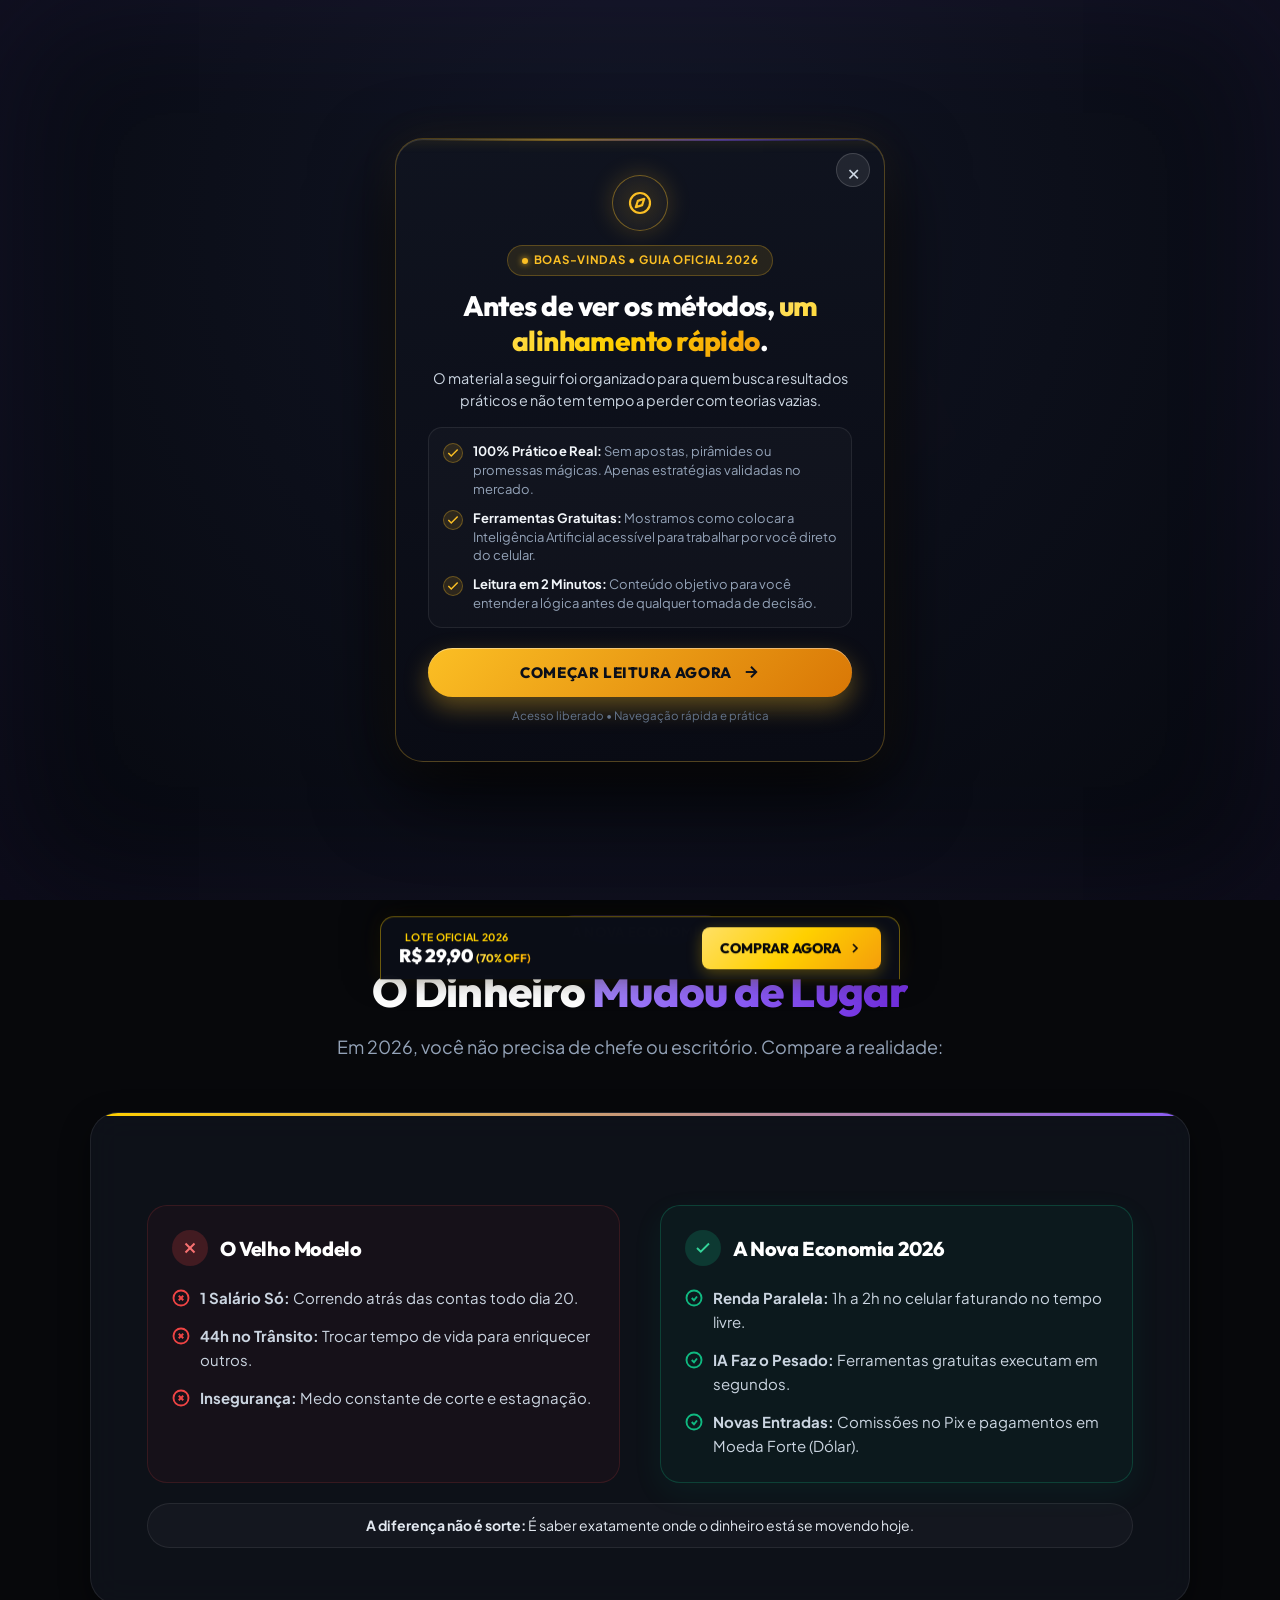
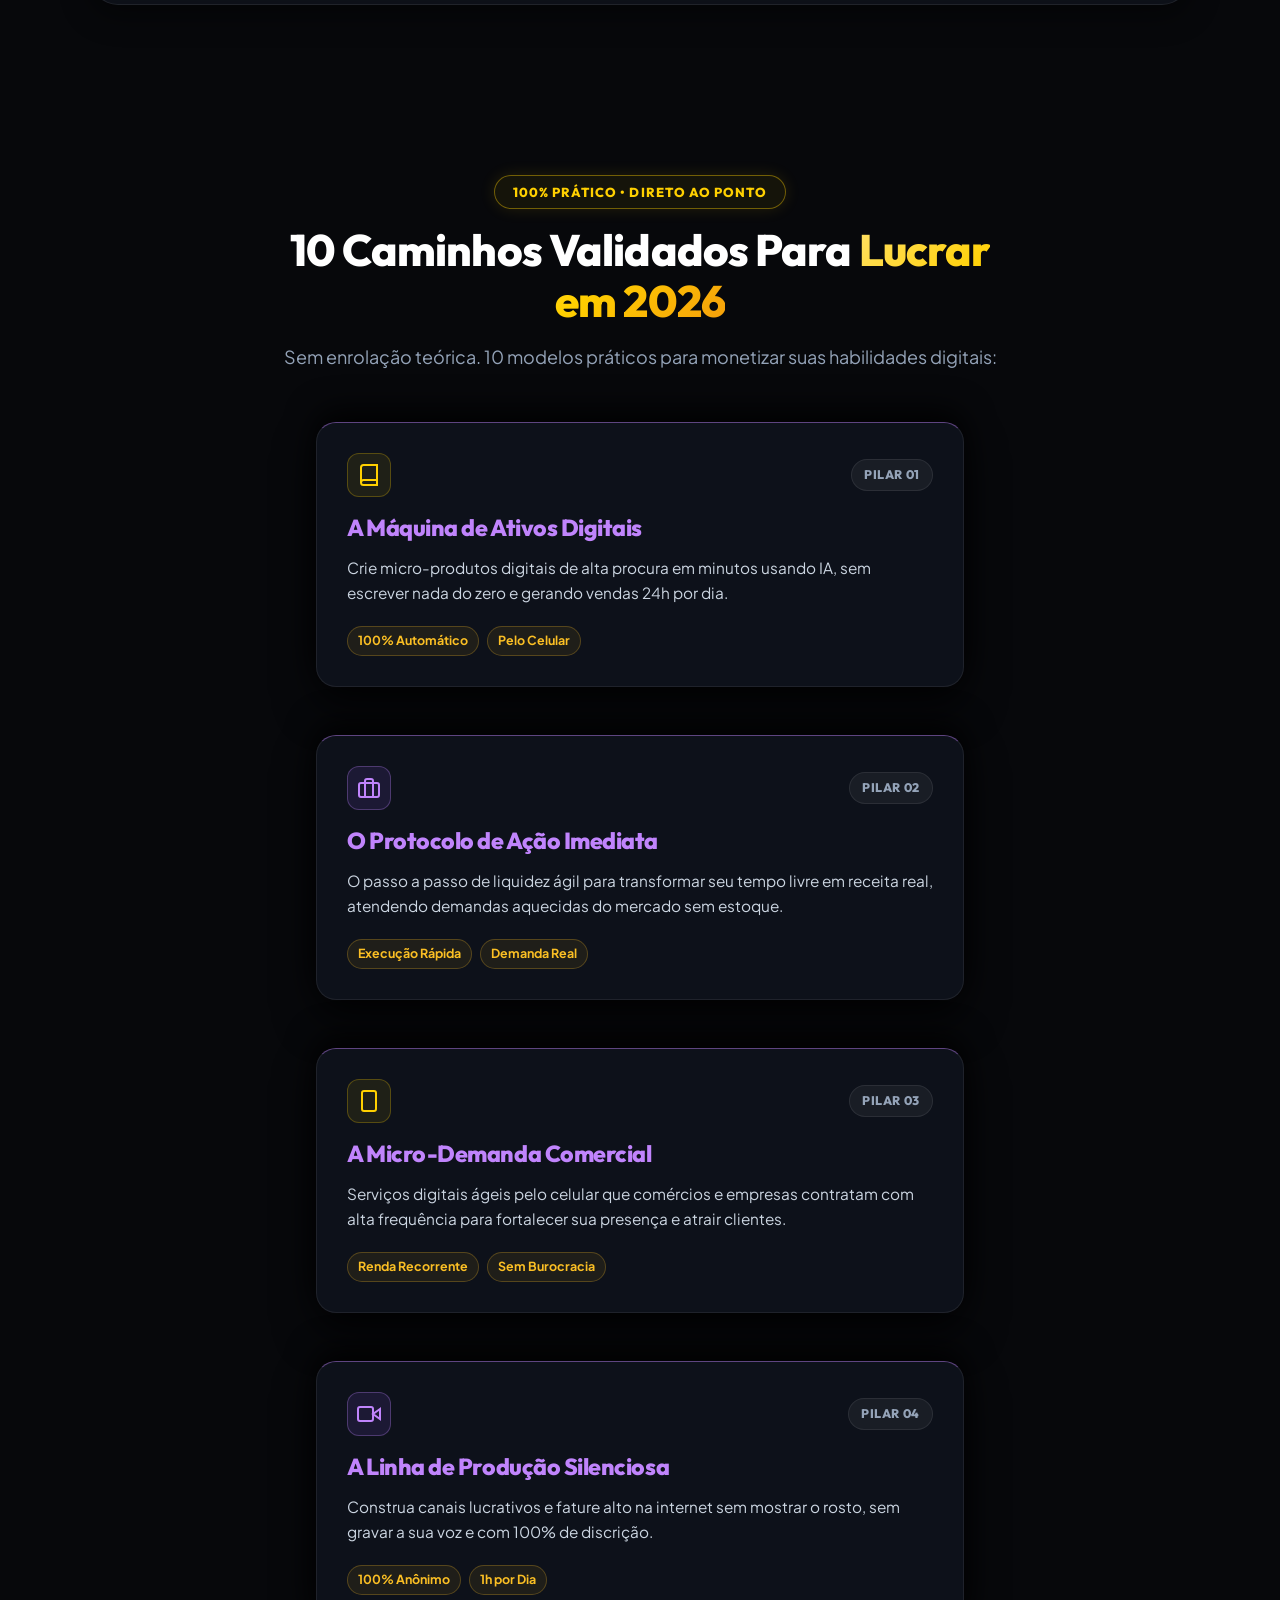
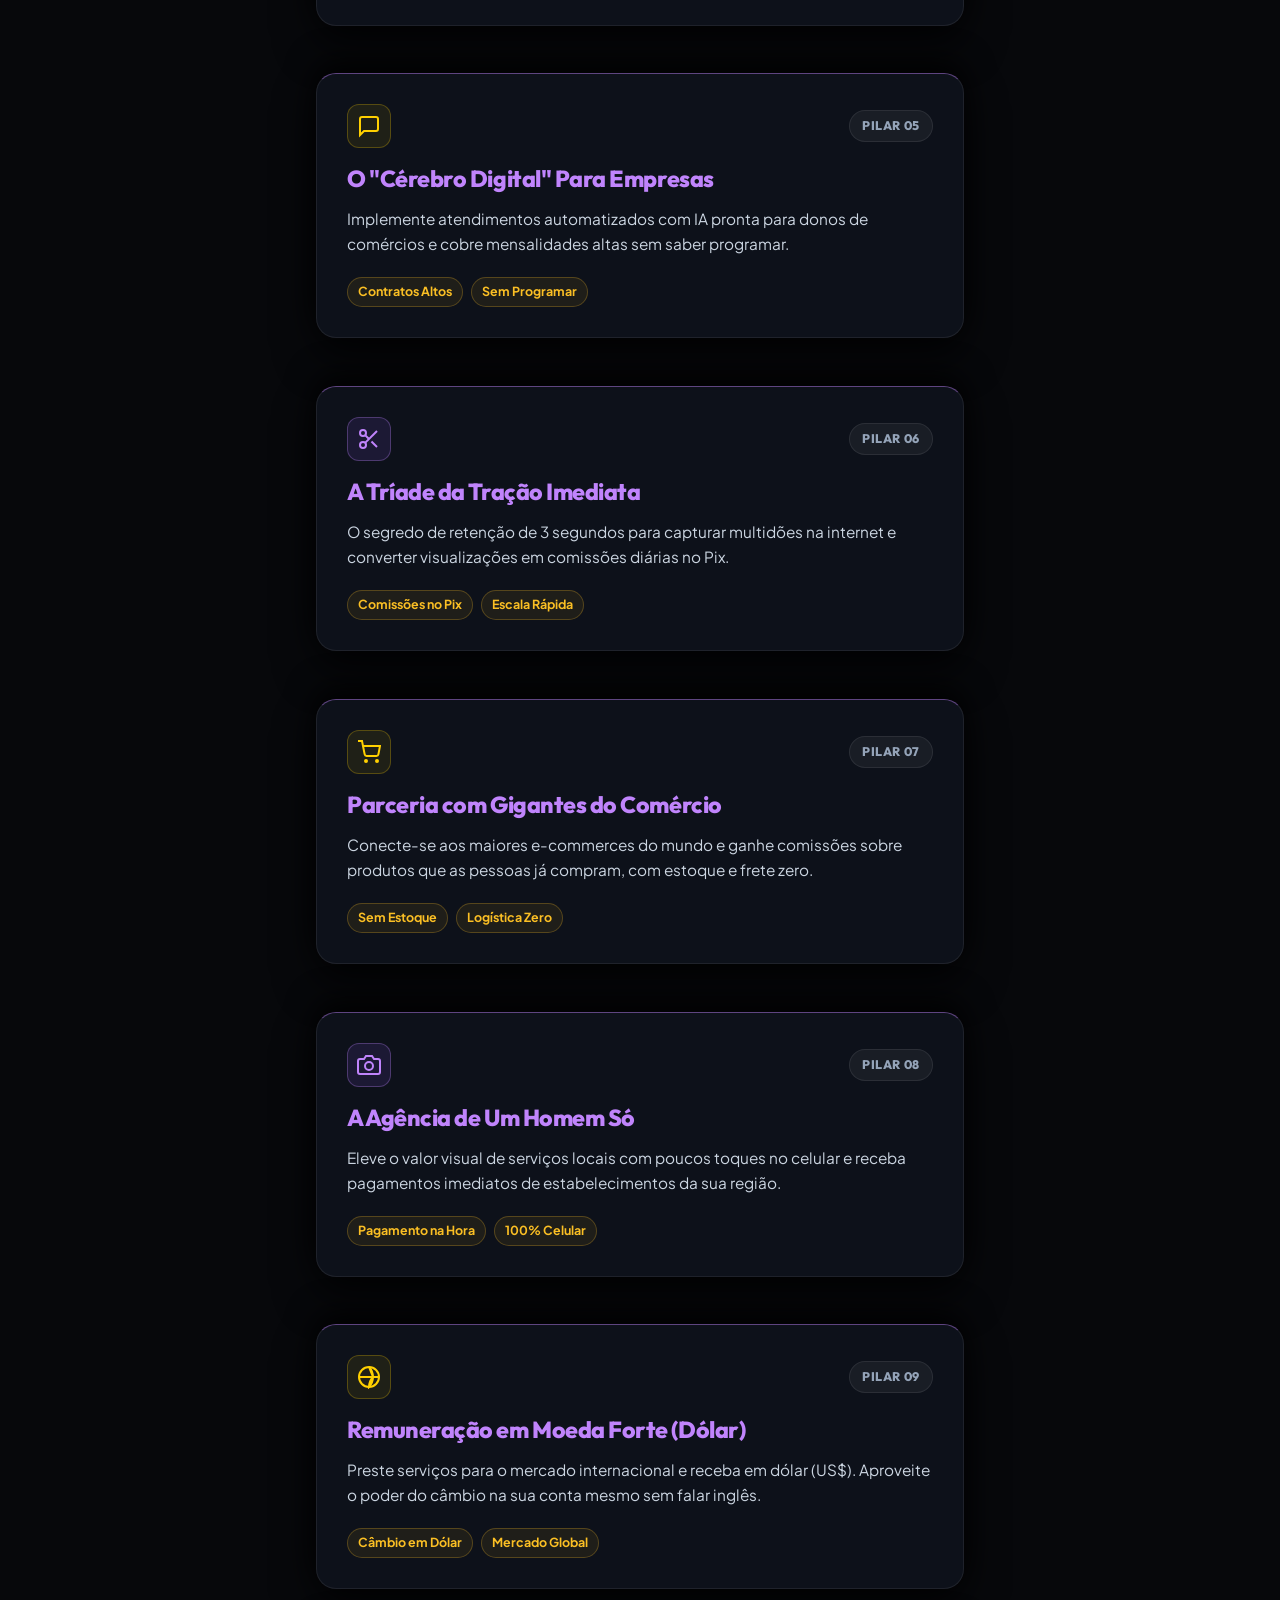
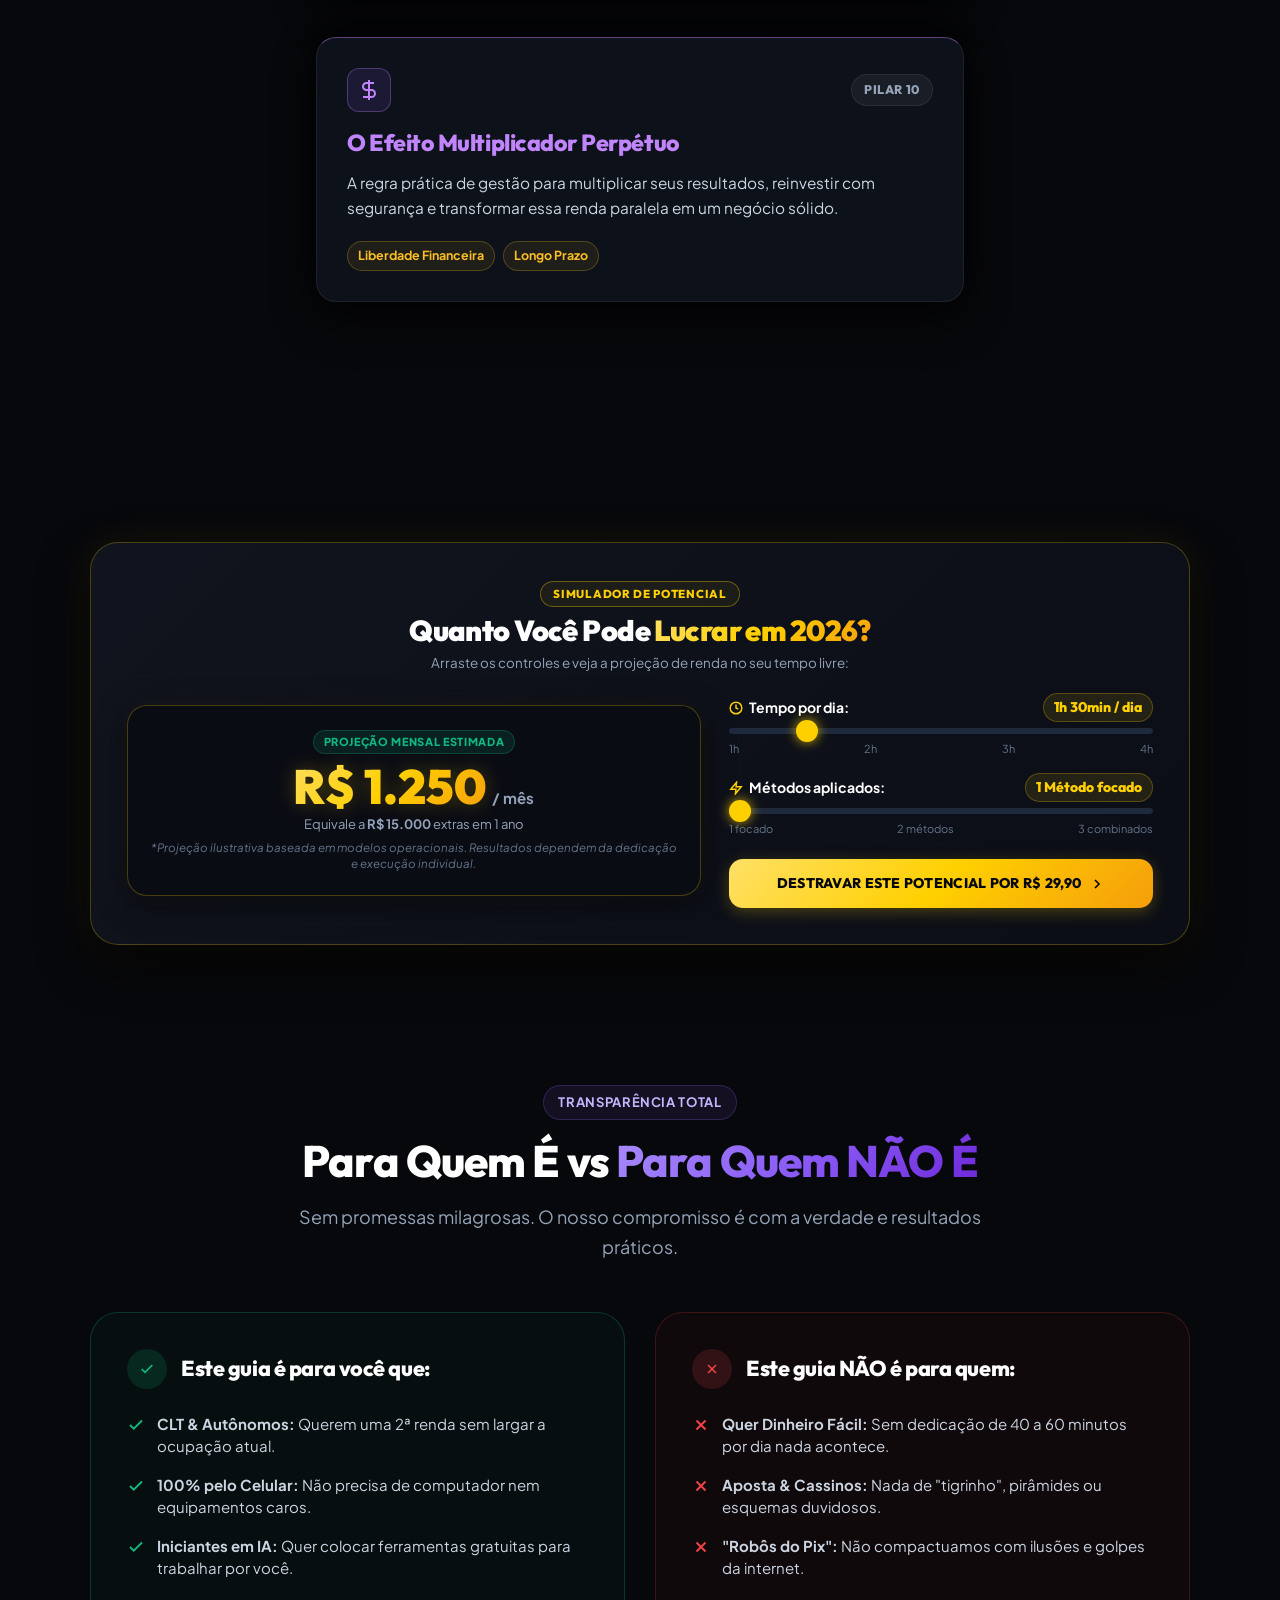
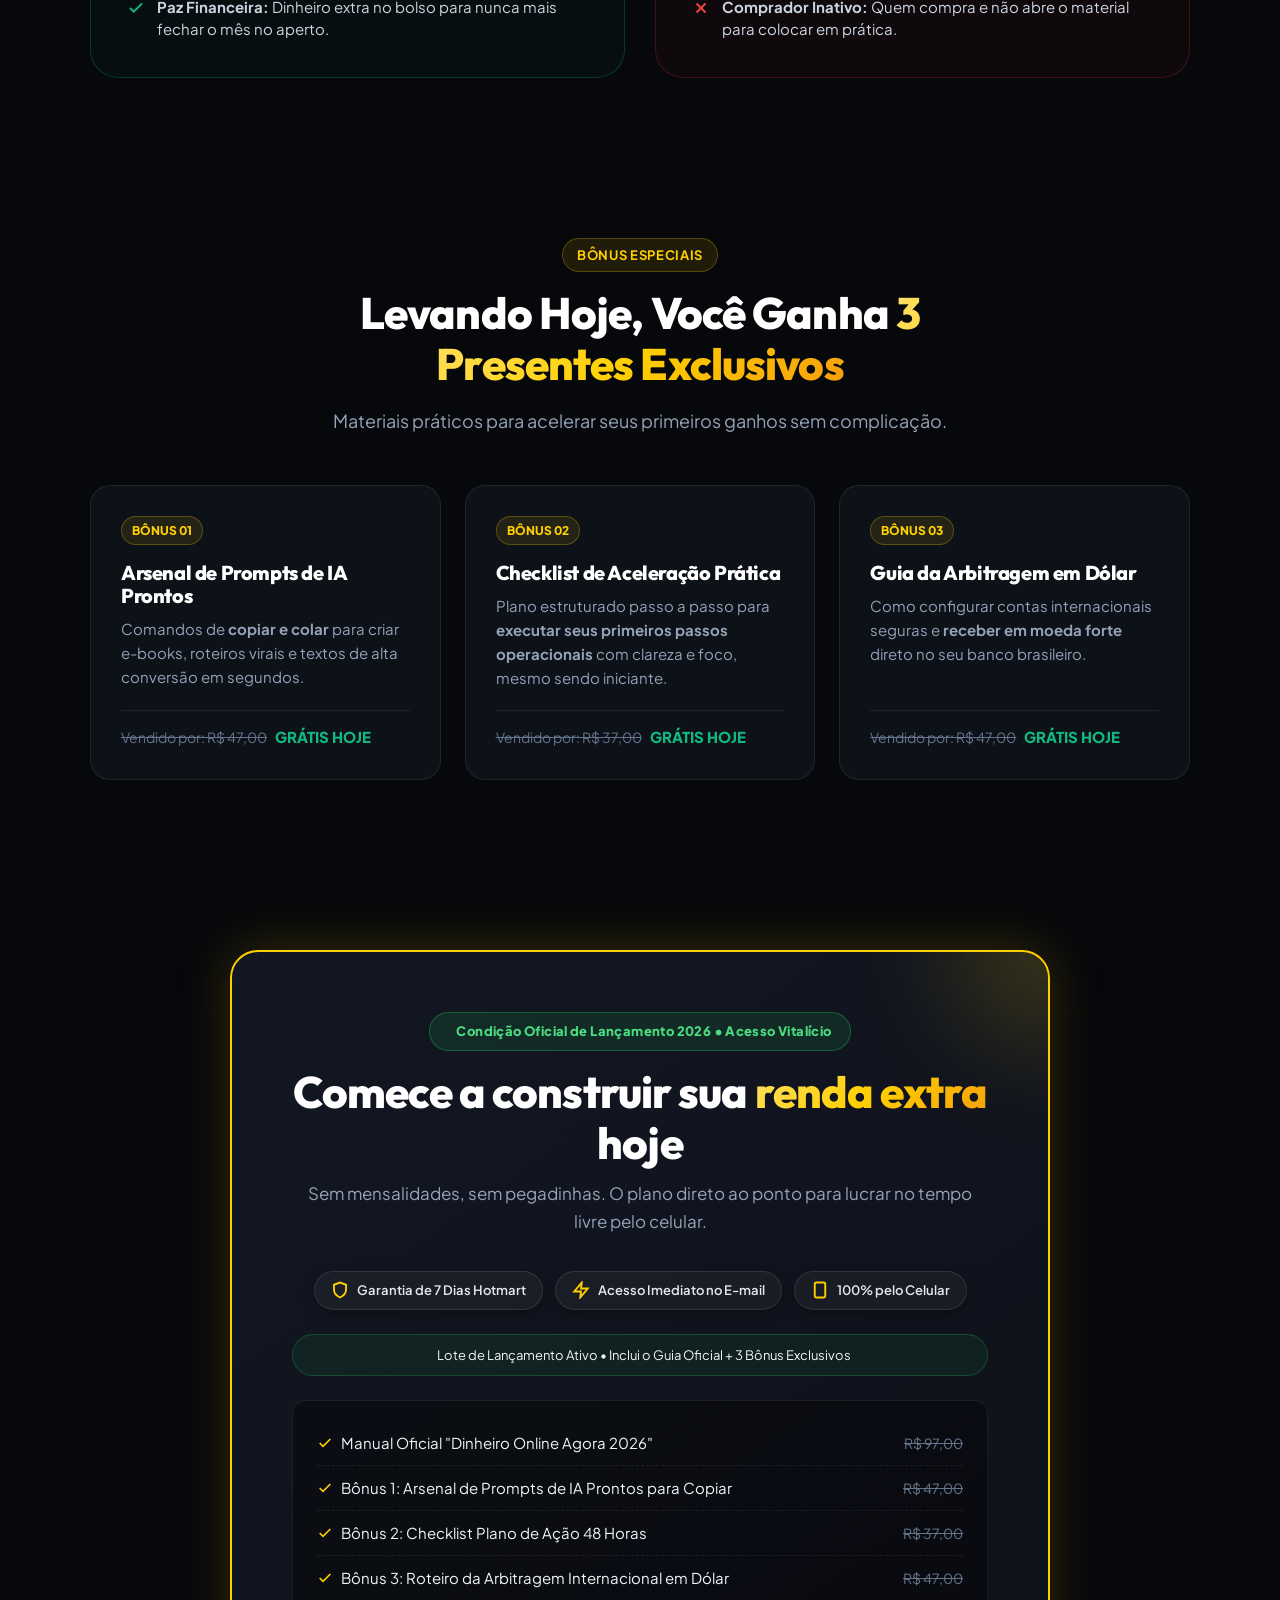
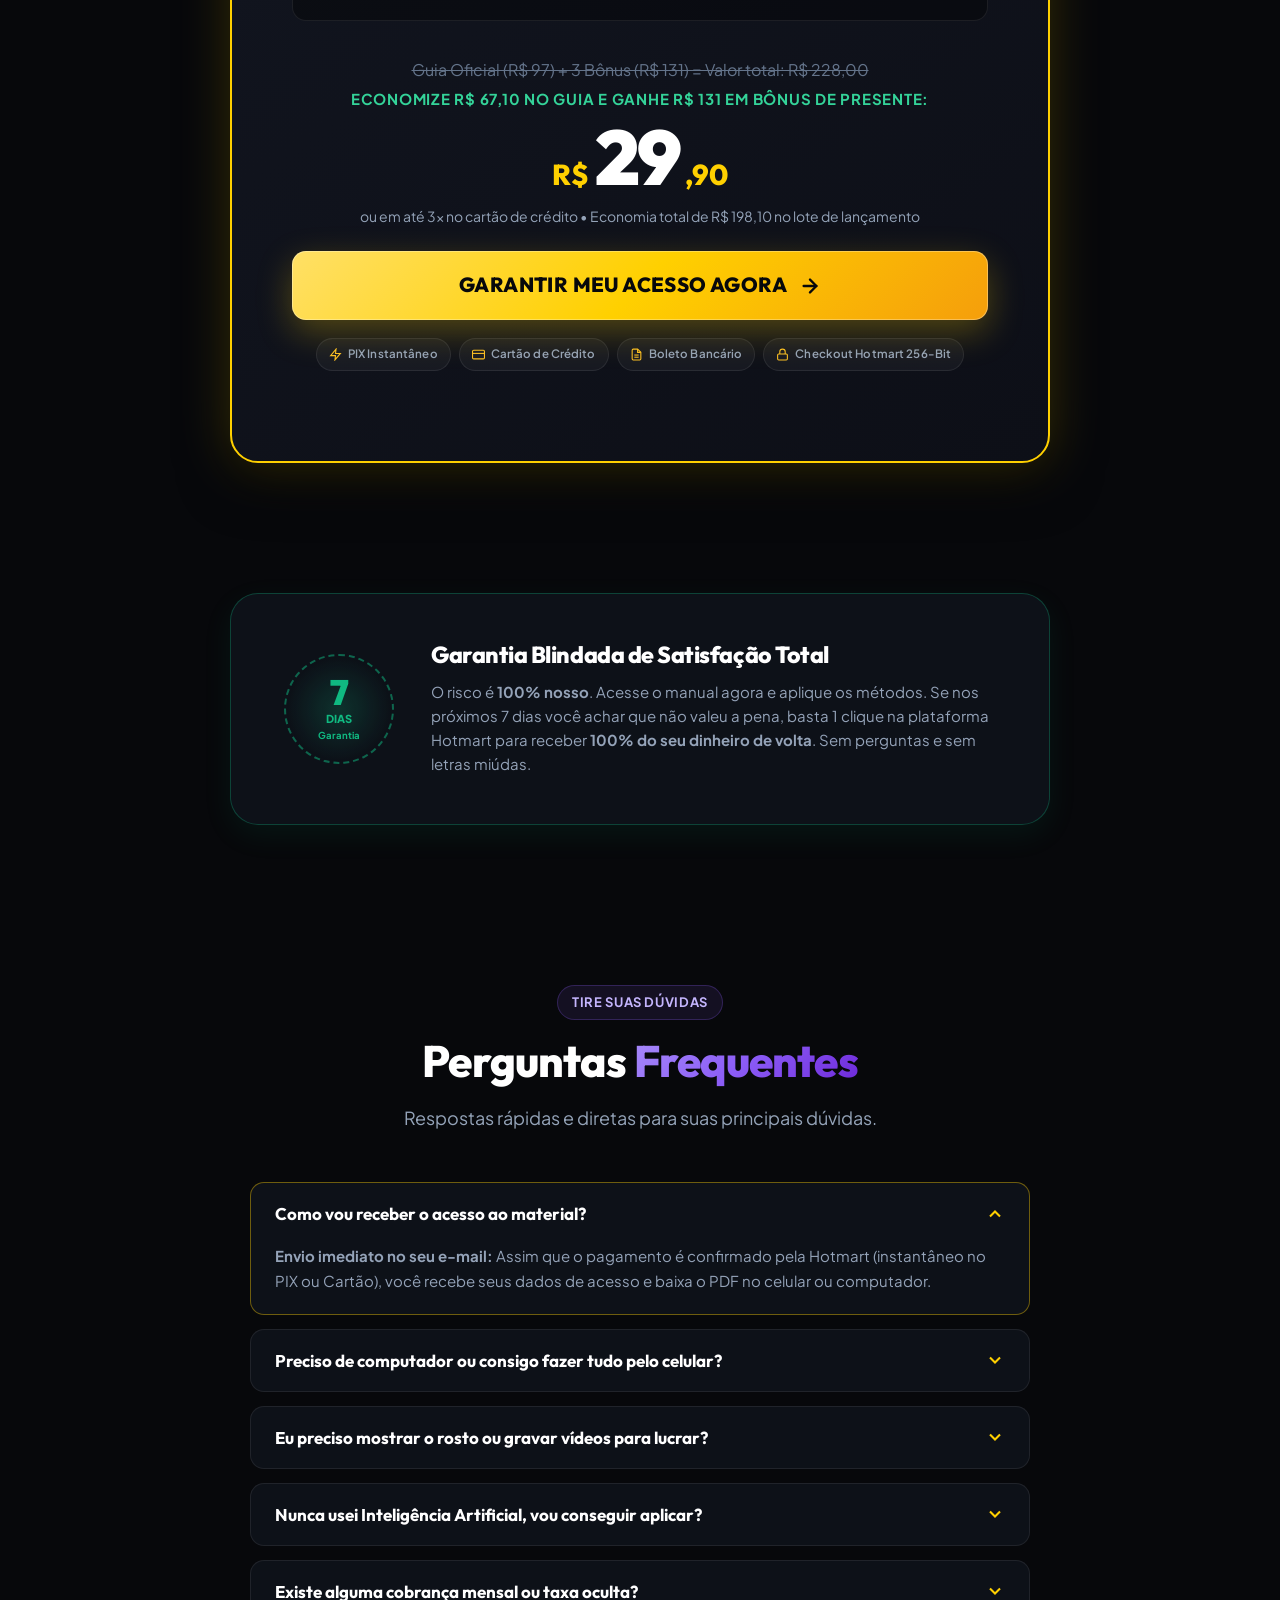
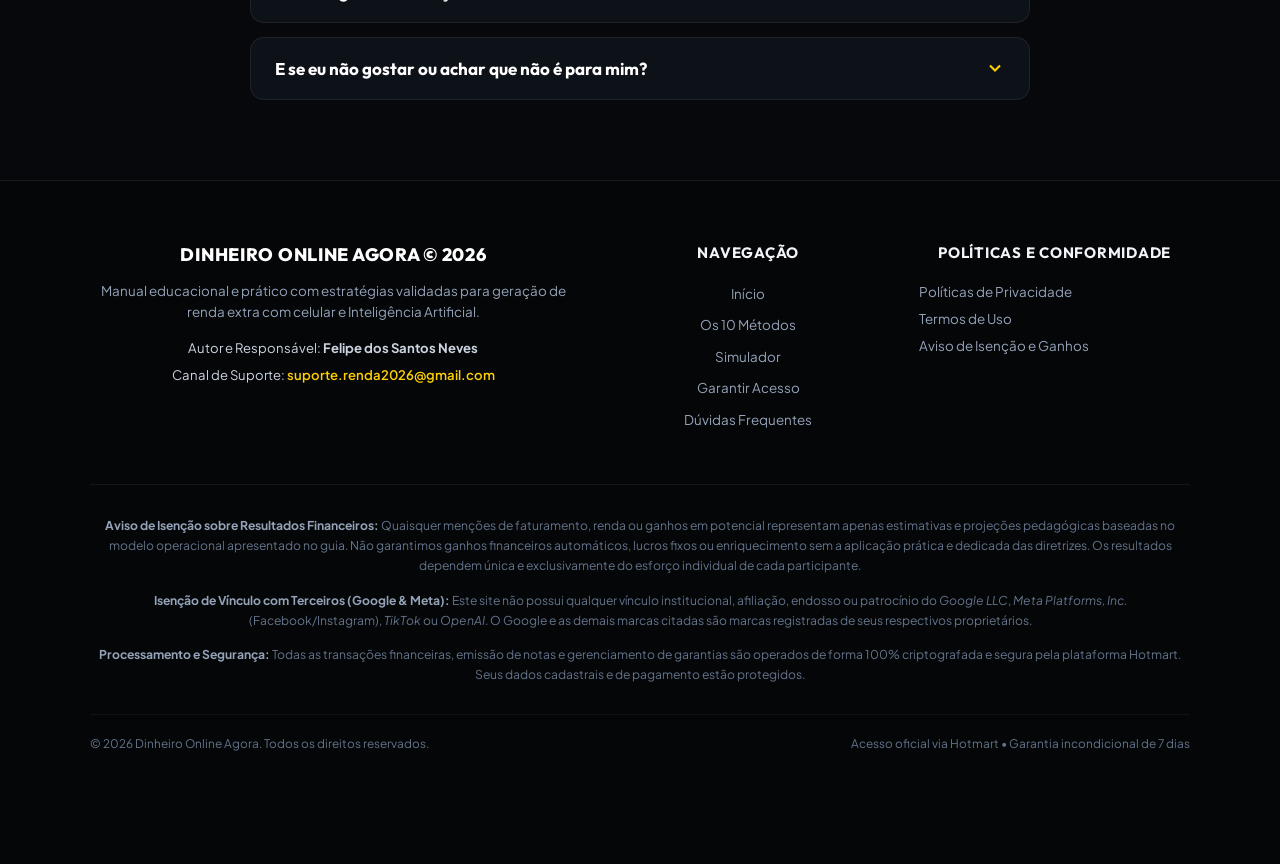
==== commit 4647b1fe: "Blindagem Google Ads: reformulacao persuasiva e conformidade com politica de deturpacao" ====
--- a/index.html
+++ b/index.html
@@ -71,7 +71,7 @@
             <svg width="14" height="14" viewBox="0 0 24 24" fill="none" stroke="currentColor" stroke-width="2.5"><polyline points="20 6 9 17 4 12"></polyline></svg>
           </div>
           <div class="rule-content">
-            <strong>Sem Custo Inicial:</strong> Mostramos como colocar a Inteligência Artificial gratuita para trabalhar por você direto do celular.
+            <strong>Ferramentas Gratuitas:</strong> Mostramos como colocar a Inteligência Artificial acessível para trabalhar por você direto do celular.
           </div>
         </div>
 
@@ -144,7 +144,7 @@
               </span>
               <span class="proof-pill">
                 <svg width="15" height="15" viewBox="0 0 24 24" fill="none" stroke="currentColor" stroke-width="2.5"><polygon points="13 2 3 14 12 14 11 22 21 10 12 10 13 2"/></svg>
-                Custo Inicial Zero
+                Sem Estoque Físico
               </span>
               <span class="proof-pill">
                 <svg width="15" height="15" viewBox="0 0 24 24" fill="none" stroke="currentColor" stroke-width="2.5"><circle cx="12" cy="12" r="10"/><path d="m9 12 2 2 4-4"/></svg>
@@ -186,7 +186,7 @@
               </div>
               <div class="badge-text">
                 <div class="badge-text-title">10 Modelos Reais</div>
-                <div class="badge-text-sub">Custo Inicial Zero</div>
+                <div class="badge-text-sub">Operação 100% Digital</div>
               </div>
             </div>
 
@@ -306,7 +306,7 @@
               </li>
               <li class="reality-item">
                 <svg viewBox="0 0 24 24" fill="none" stroke="currentColor" stroke-width="2.5"><circle cx="12" cy="12" r="10"/><polyline points="9 12 12 15 16 10"/></svg>
-                <span><strong>Ganhos Diários:</strong> Notificações no Pix e recebimentos em Dólar (5x).</span>
+                <span><strong>Novas Entradas:</strong> Comissões no Pix e pagamentos em Moeda Forte (Dólar).</span>
               </li>
             </ul>
           </div>
@@ -332,7 +332,7 @@
         <span class="section-tag-outline">100% PRÁTICO • DIRETO AO PONTO</span>
         <h2>10 Caminhos Validados Para <span class="text-gold">Lucrar em 2026</span></h2>
         <p>
-          Sem enrolação teórica. 10 modelos comprovados para faturar com custo zero:
+          Sem enrolação teórica. 10 modelos práticos para monetizar suas habilidades digitais:
         </p>
       </div>
 
@@ -371,13 +371,13 @@
             </div>
             <span class="pillar-num">PILAR 02</span>
           </div>
-          <h3>A Alavanca das 48 Horas</h3>
-          <p>
-            O protocolo de liquidez acelerada para colocar de R$ 300 a R$ 1.500 no seu bolso antes do próximo fim de semana, com risco zero.
+          <h3>O Protocolo de Ação Imediata</h3>
+          <p>
+            O passo a passo de liquidez ágil para transformar seu tempo livre em receita real, atendendo demandas aquecidas do mercado sem estoque.
           </p>
           <div class="pillar-footer">
-            <span class="pillar-badge-tag">Retorno Mais Rápido</span>
-            <span class="pillar-badge-tag">Custo Zero</span>
+            <span class="pillar-badge-tag">Execução Rápida</span>
+            <span class="pillar-badge-tag">Demanda Real</span>
           </div>
         </div>
 
@@ -392,9 +392,9 @@
             </div>
             <span class="pillar-num">PILAR 03</span>
           </div>
-          <h3>A Micro-Demanda de 10 Minutos</h3>
-          <p>
-            Uma tarefa simples de 10 minutos pelo celular pela qual empresários locais pagam de R$ 800 a R$ 2.400 mensais em contratos fixos.
+          <h3>A Micro-Demanda Comercial</h3>
+          <p>
+            Serviços digitais ágeis pelo celular que comércios e empresas contratam com alta frequência para fortalecer sua presença e atrair clientes.
           </p>
           <div class="pillar-footer">
             <span class="pillar-badge-tag">Renda Recorrente</span>
@@ -485,7 +485,7 @@
           </p>
           <div class="pillar-footer">
             <span class="pillar-badge-tag">Sem Estoque</span>
-            <span class="pillar-badge-tag">Risco Zero</span>
+            <span class="pillar-badge-tag">Logística Zero</span>
           </div>
         </div>
 
@@ -522,12 +522,12 @@
             </div>
             <span class="pillar-num">PILAR 09</span>
           </div>
-          <h3>Faturando em Dólar (Arbitragem 5x)</h3>
-          <p>
-            Venda para o mercado internacional e receba em moeda forte (US$). Cada 100 dólares viram mais de R$ 500 na sua conta sem precisar falar inglês.
+          <h3>Remuneração em Moeda Forte (Dólar)</h3>
+          <p>
+            Preste serviços para o mercado internacional e receba em dólar (US$). Aproveite o poder do câmbio na sua conta mesmo sem falar inglês.
           </p>
           <div class="pillar-footer">
-            <span class="pillar-badge-tag">Multiplicador 5x</span>
+            <span class="pillar-badge-tag">Câmbio em Dólar</span>
             <span class="pillar-badge-tag">Mercado Global</span>
           </div>
         </div>
@@ -544,7 +544,7 @@
           </div>
           <h3>O Efeito Multiplicador Perpétuo</h3>
           <p>
-            A regra prática de gestão para multiplicar seus lucros, reinvestir sem risco e transformar essa renda paralela na sua liberdade definitiva.
+            A regra prática de gestão para multiplicar seus resultados, reinvestir com segurança e transformar essa renda paralela em um negócio sólido.
           </p>
           <div class="pillar-footer">
             <span class="pillar-badge-tag">Liberdade Financeira</span>
@@ -585,6 +585,9 @@
             </div>
             <div class="calc-yearly-stat">
               Equivale a <strong class="text-white" id="calculatedYearly">R$ 22.200</strong> extras em 1 ano
+            </div>
+            <div class="calc-disclaimer-note">
+              *Projeção ilustrativa baseada em modelos operacionais. Resultados dependem da dedicação e execução individual.
             </div>
           </div>
 
@@ -750,9 +753,9 @@
         <!-- Bônus 2 -->
         <div class="bonus-card">
           <span class="bonus-tag">BÔNUS 02</span>
-          <h3>Checklist de Ação Rápida em 48 Horas</h3>
-          <p>
-            Plano direto ao ponto para <strong>gerar seus primeiros reais</strong> antes do fim de semana, mesmo sendo iniciante.
+          <h3>Checklist de Aceleração Prática</h3>
+          <p>
+            Plano estruturado passo a passo para <strong>executar seus primeiros passos operacionais</strong> com clareza e foco, mesmo sendo iniciante.
           </p>
           <div class="bonus-pricing">
             <span class="old-price">Vendido por: R$ 37,00</span>
--- a/styles.css
+++ b/styles.css
@@ -1171,6 +1171,14 @@
   color: var(--text-muted);
 }
 
+.calc-disclaimer-note {
+  font-size: 0.72rem;
+  color: var(--text-dim);
+  margin-top: 6px;
+  line-height: 1.35;
+  font-style: italic;
+}
+
 .btn-calc-cta {
   display: inline-flex;
   align-items: center;
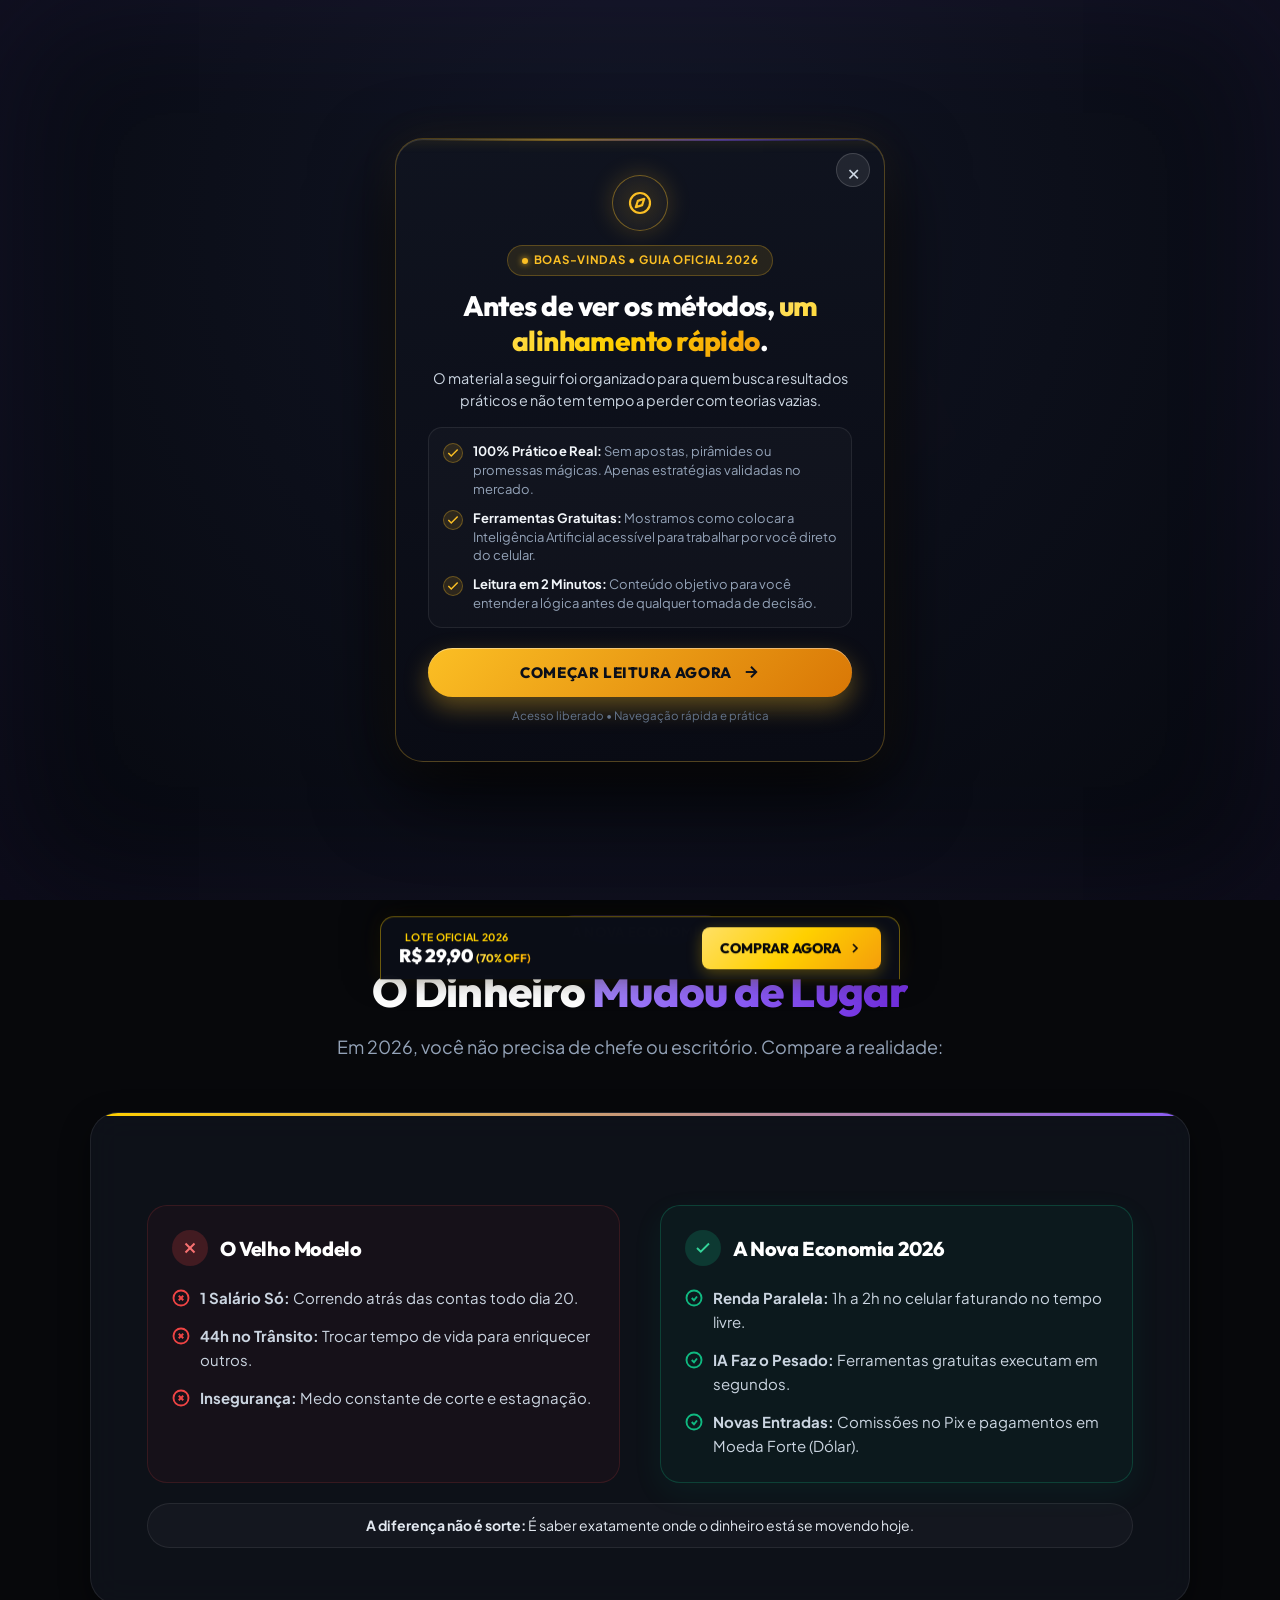
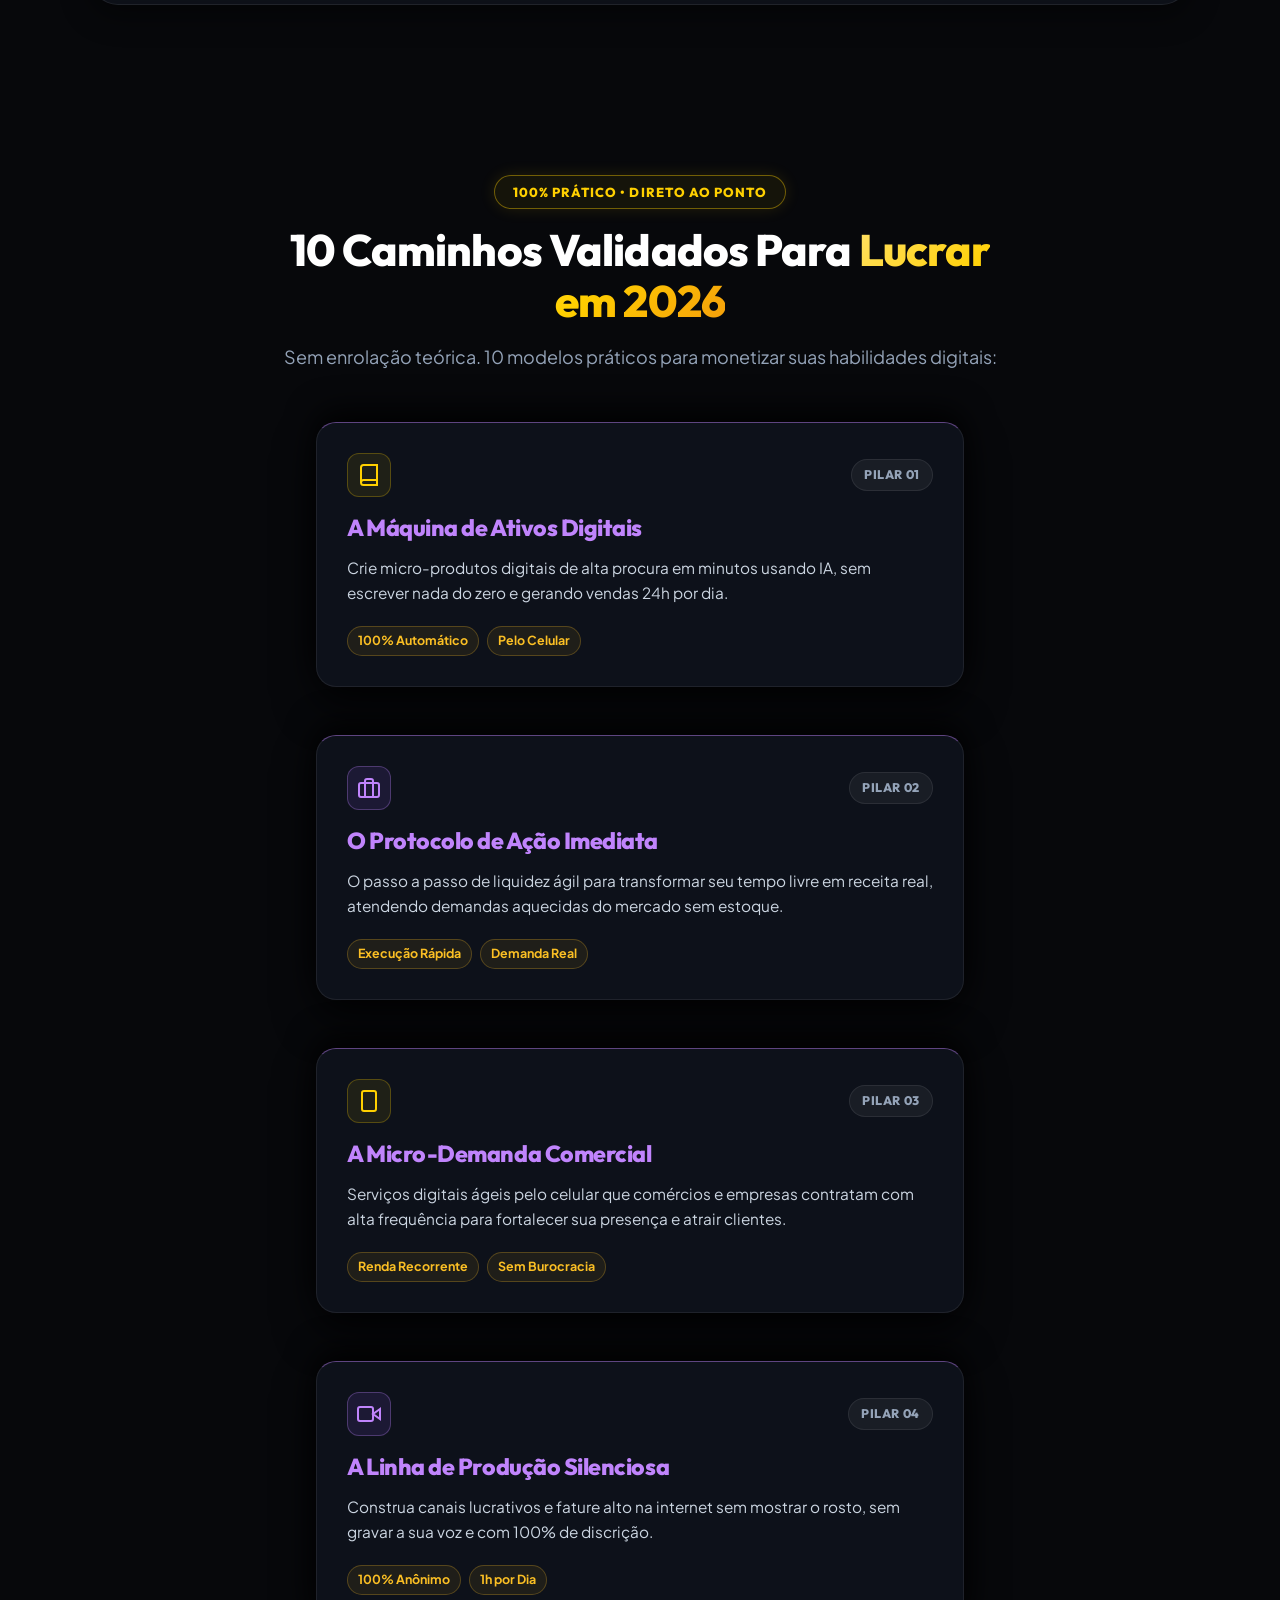
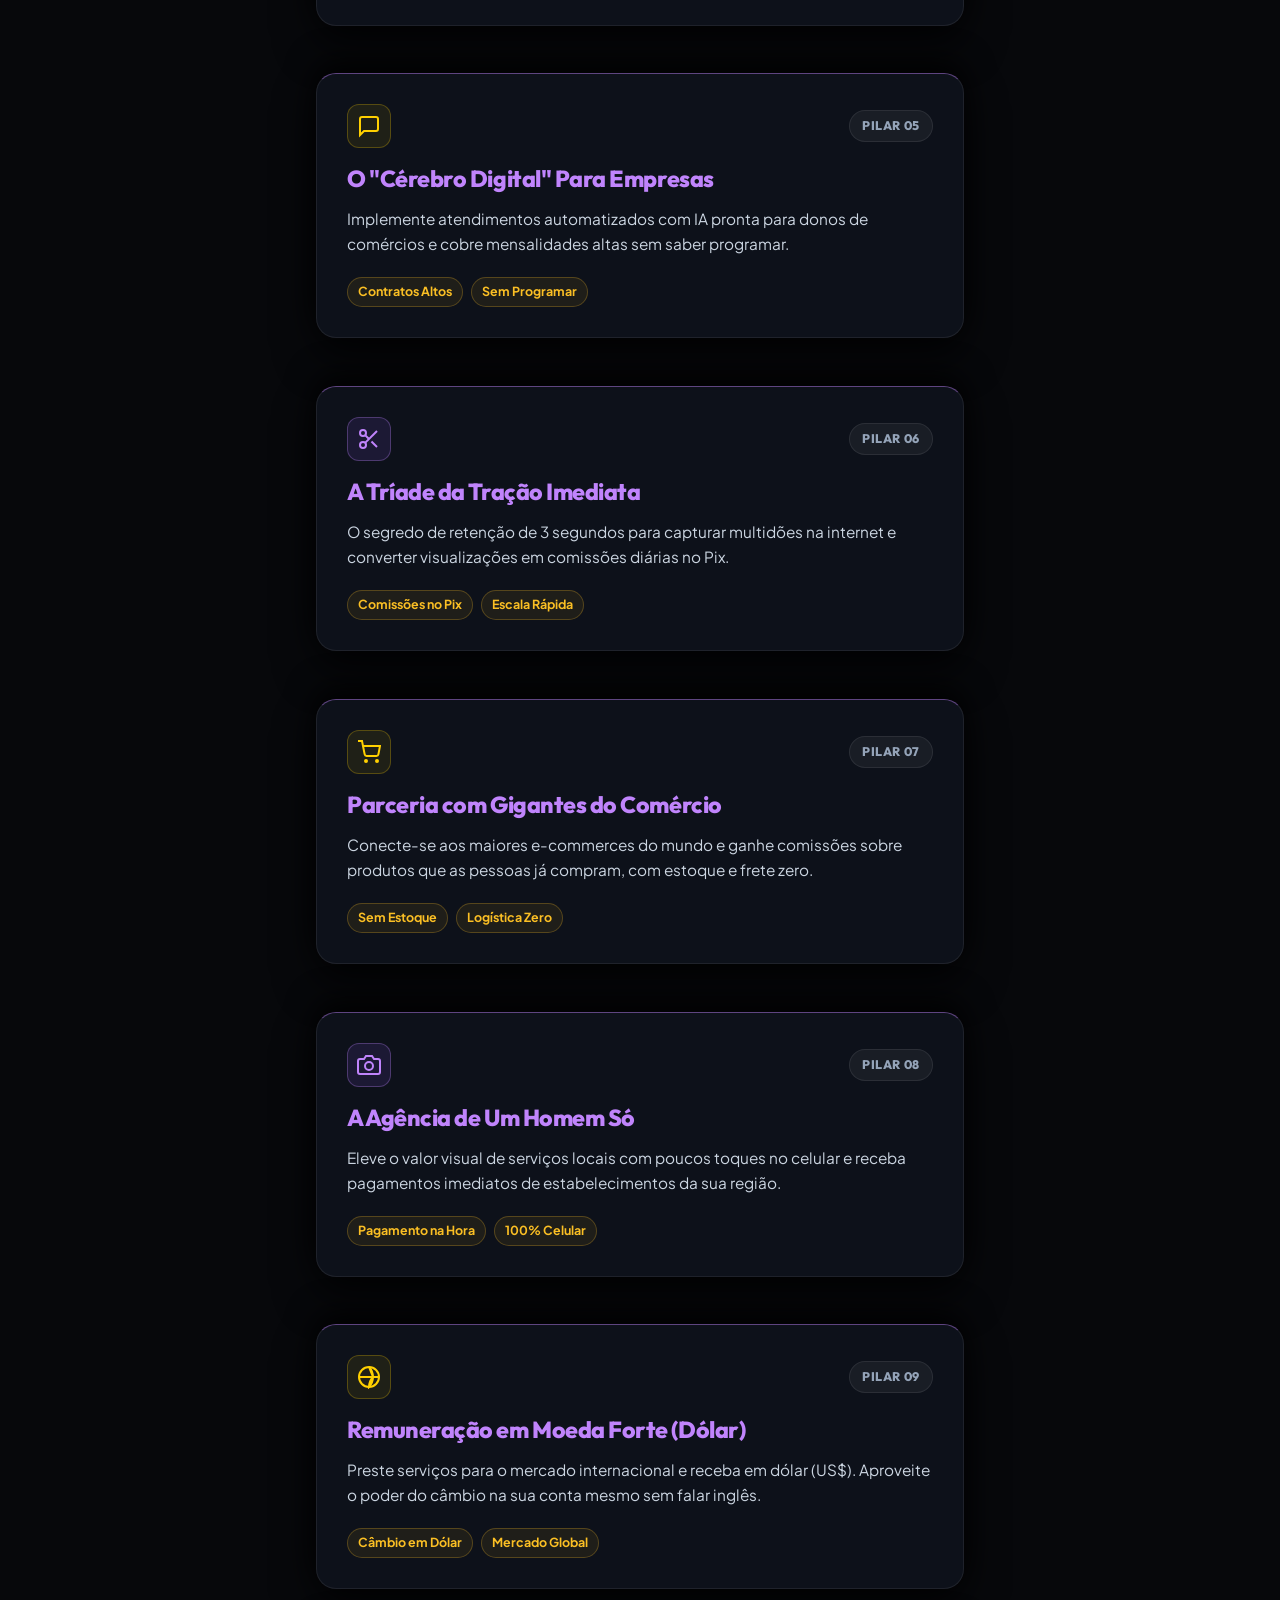
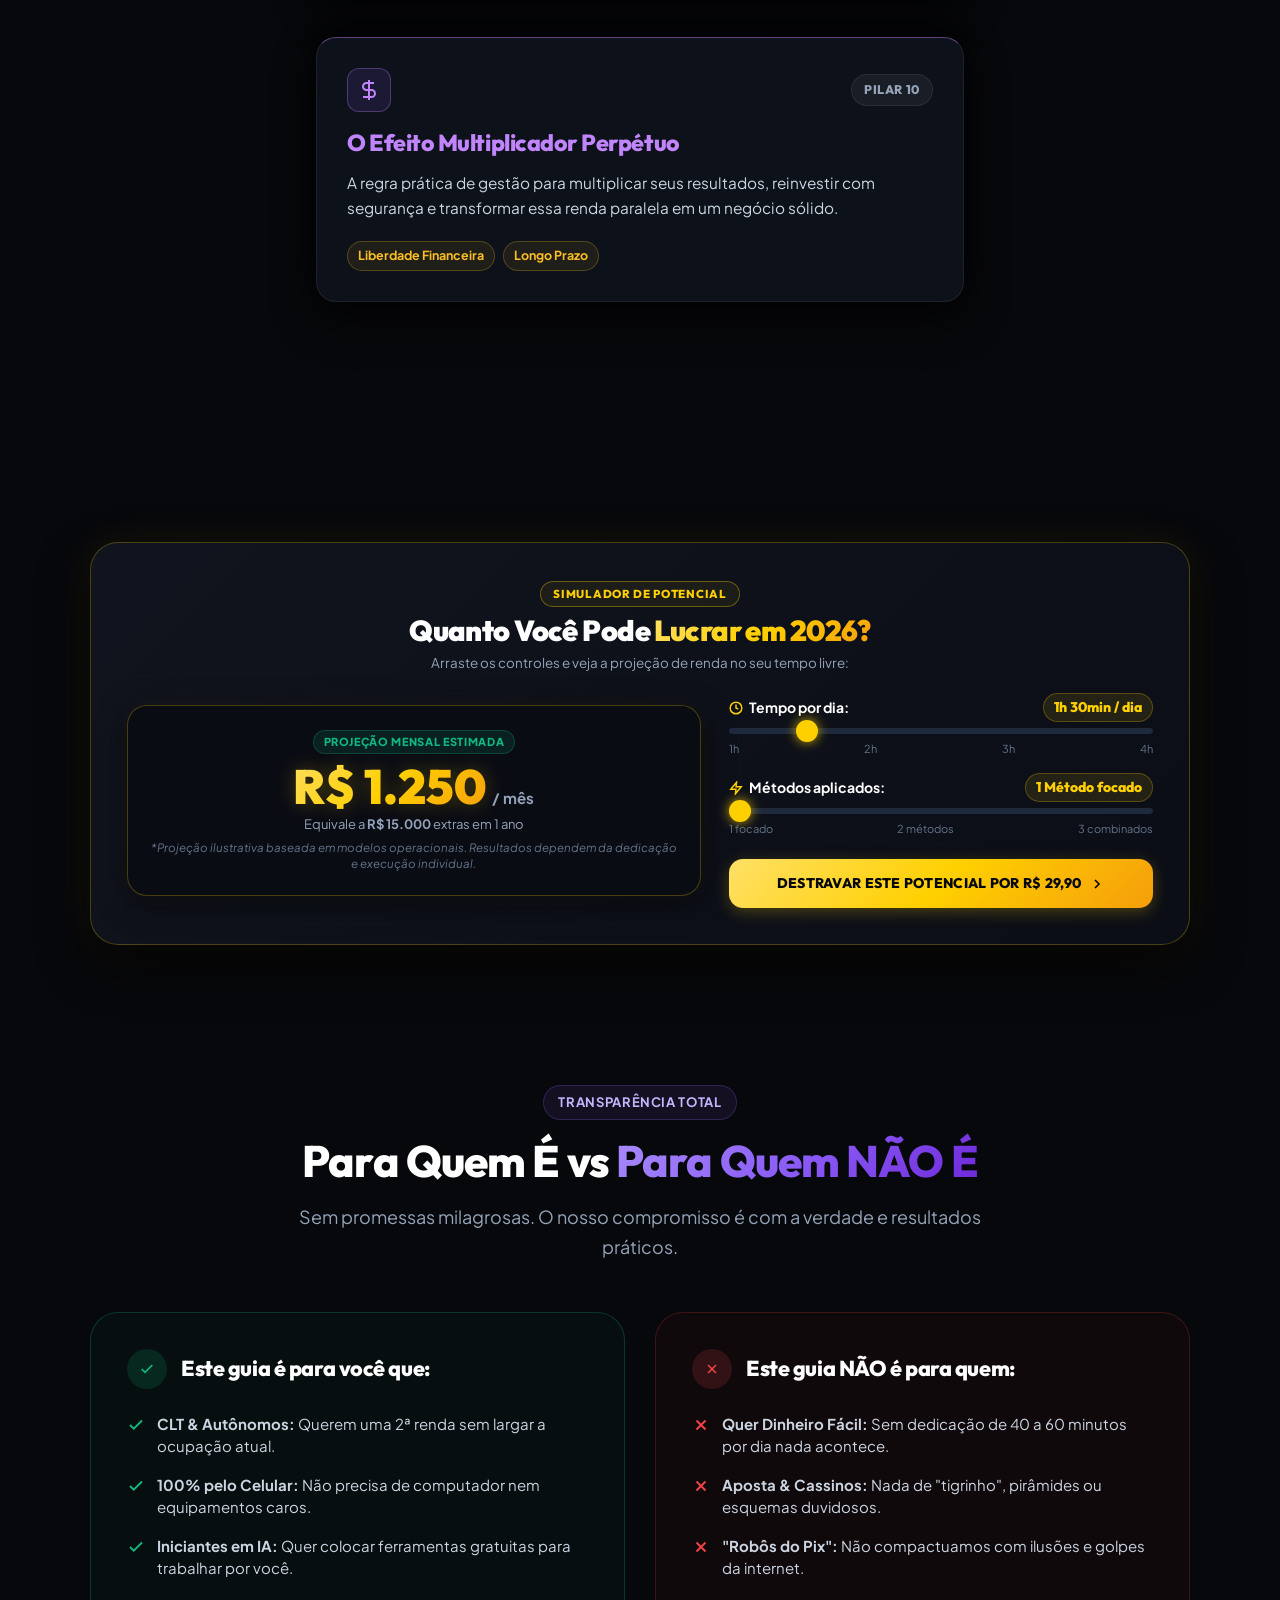
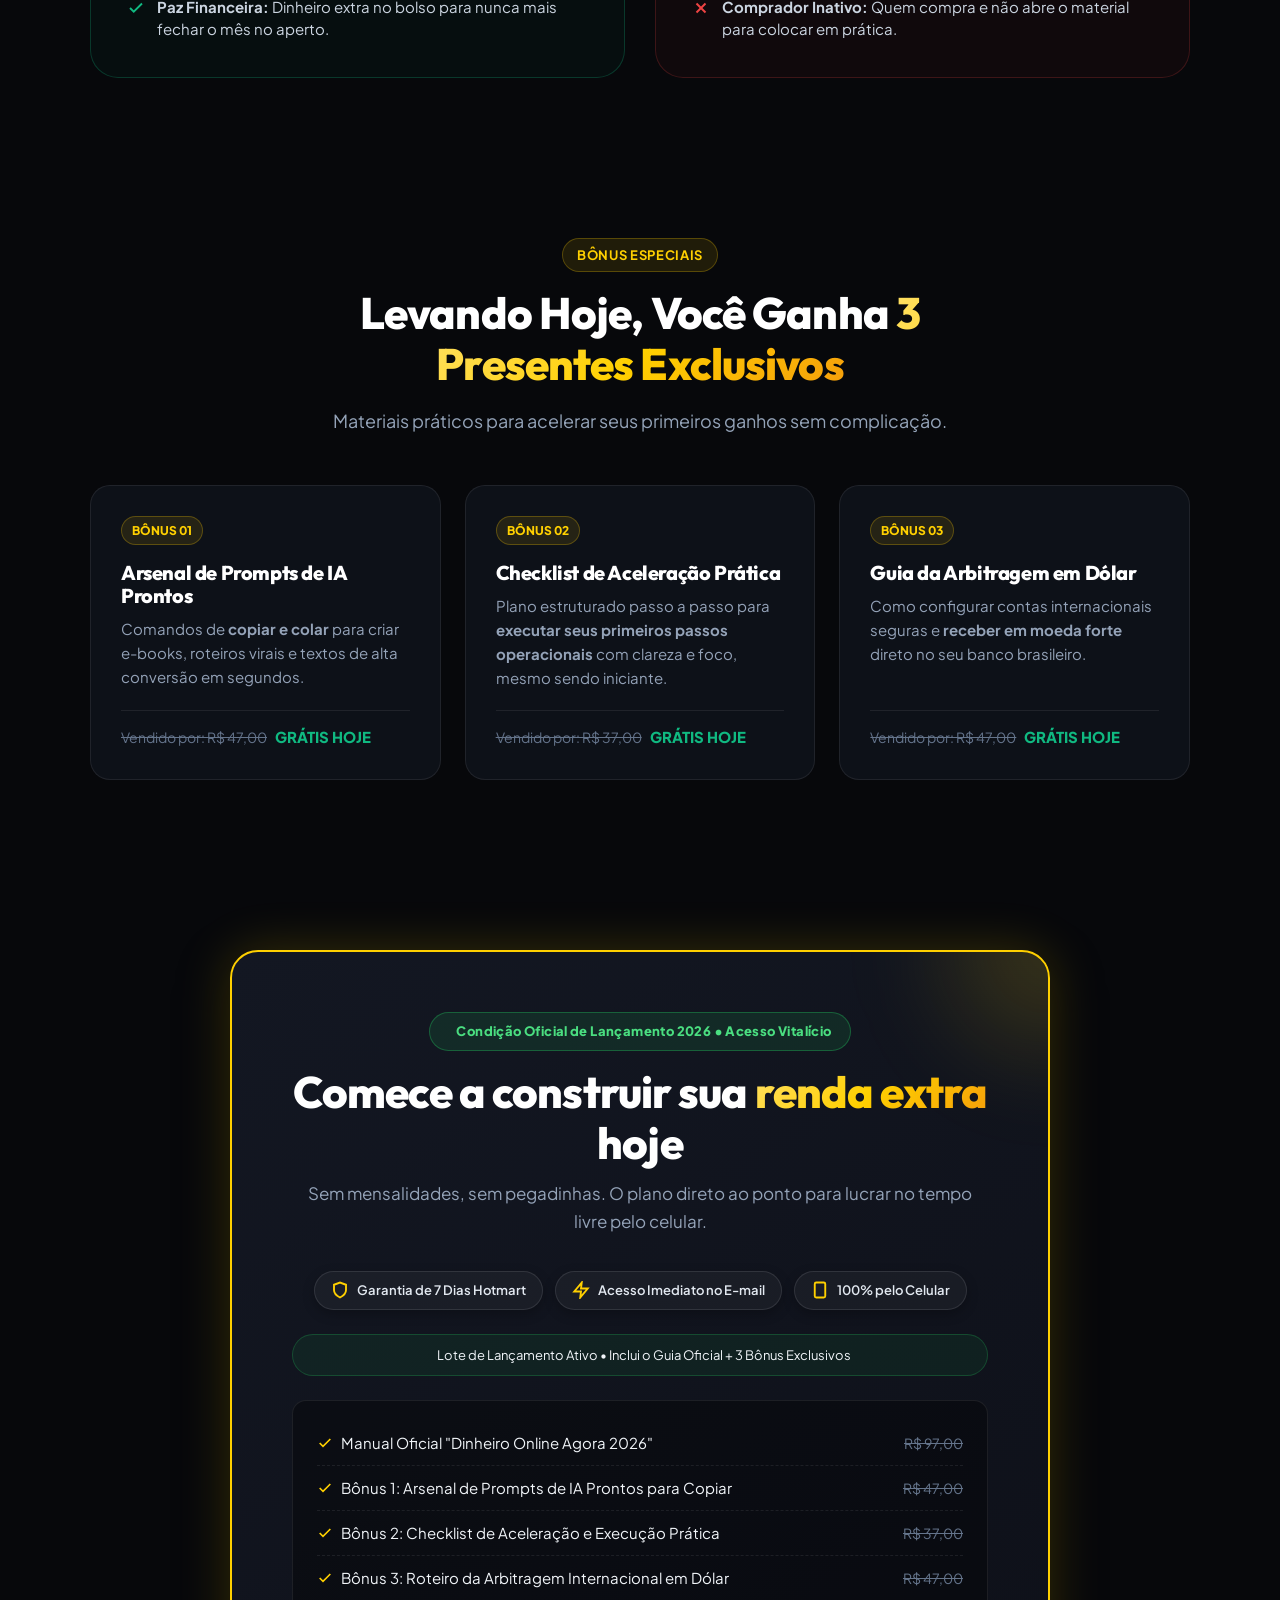
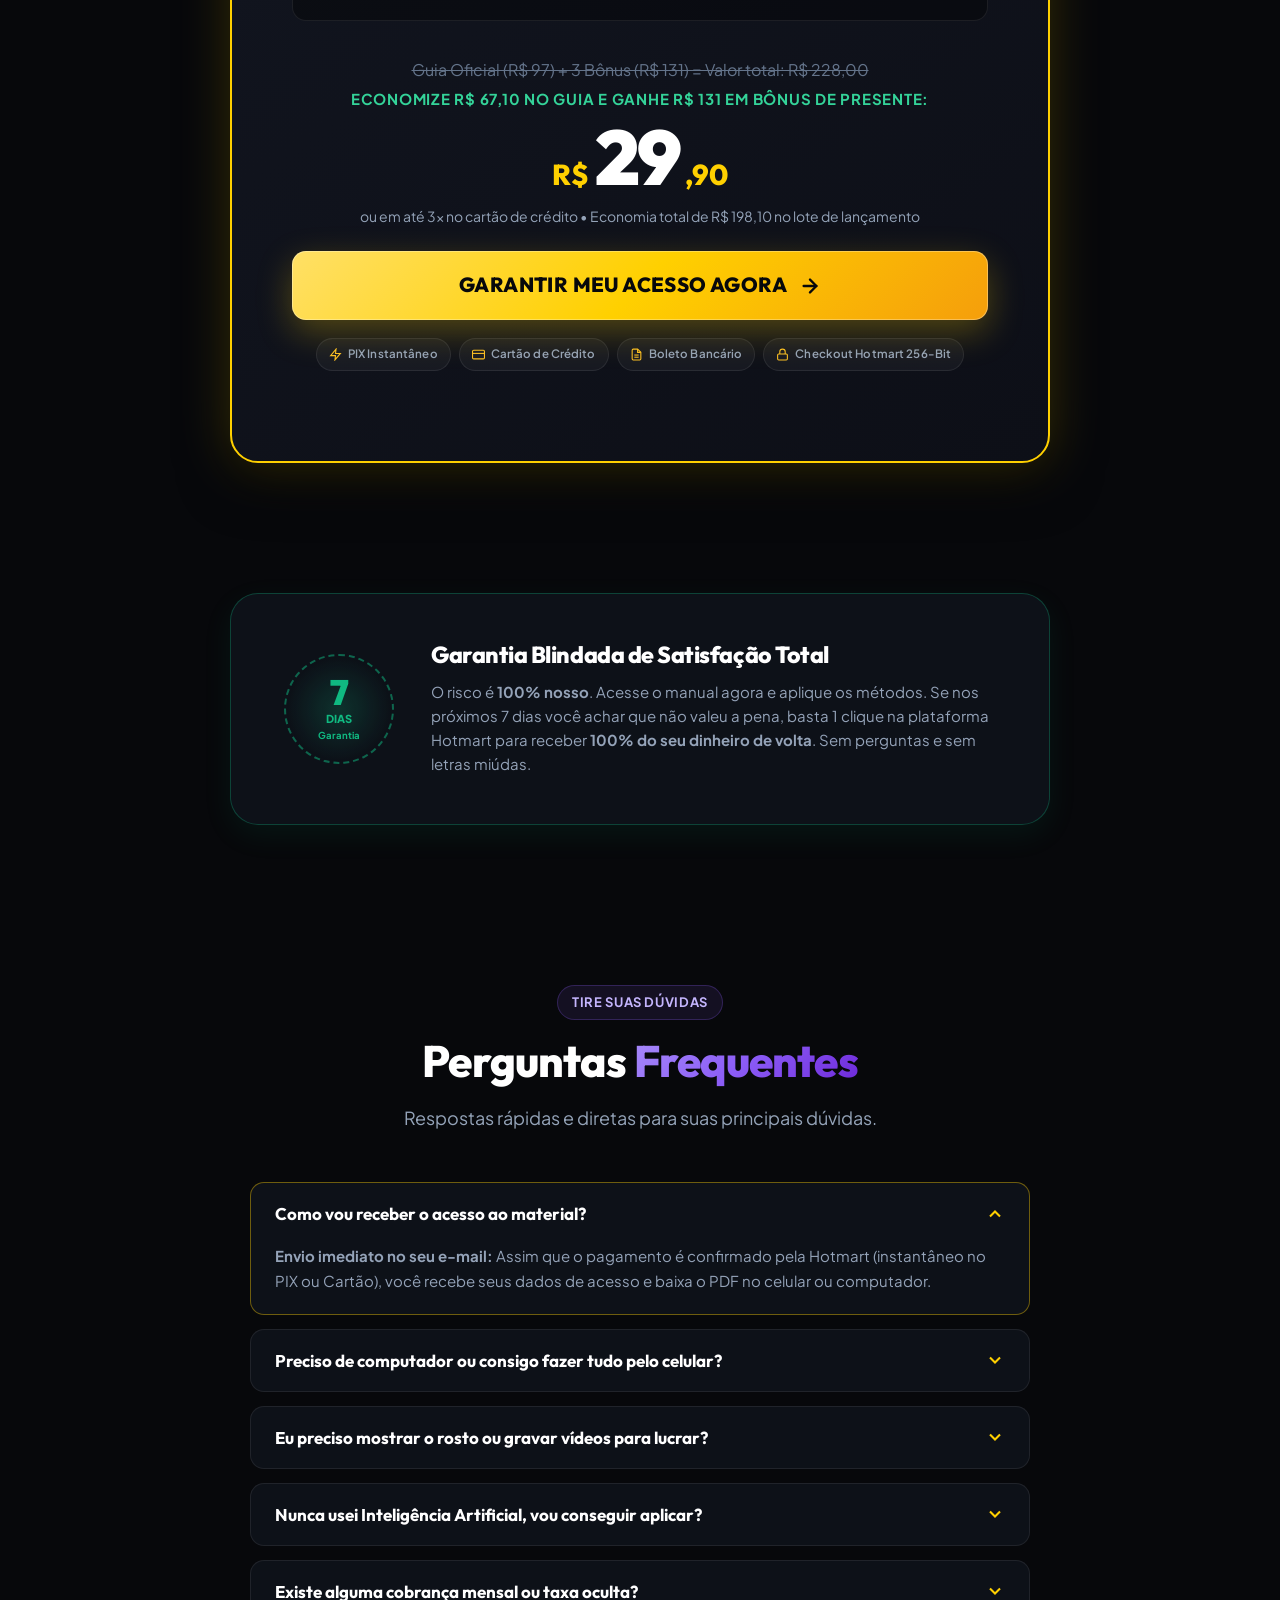
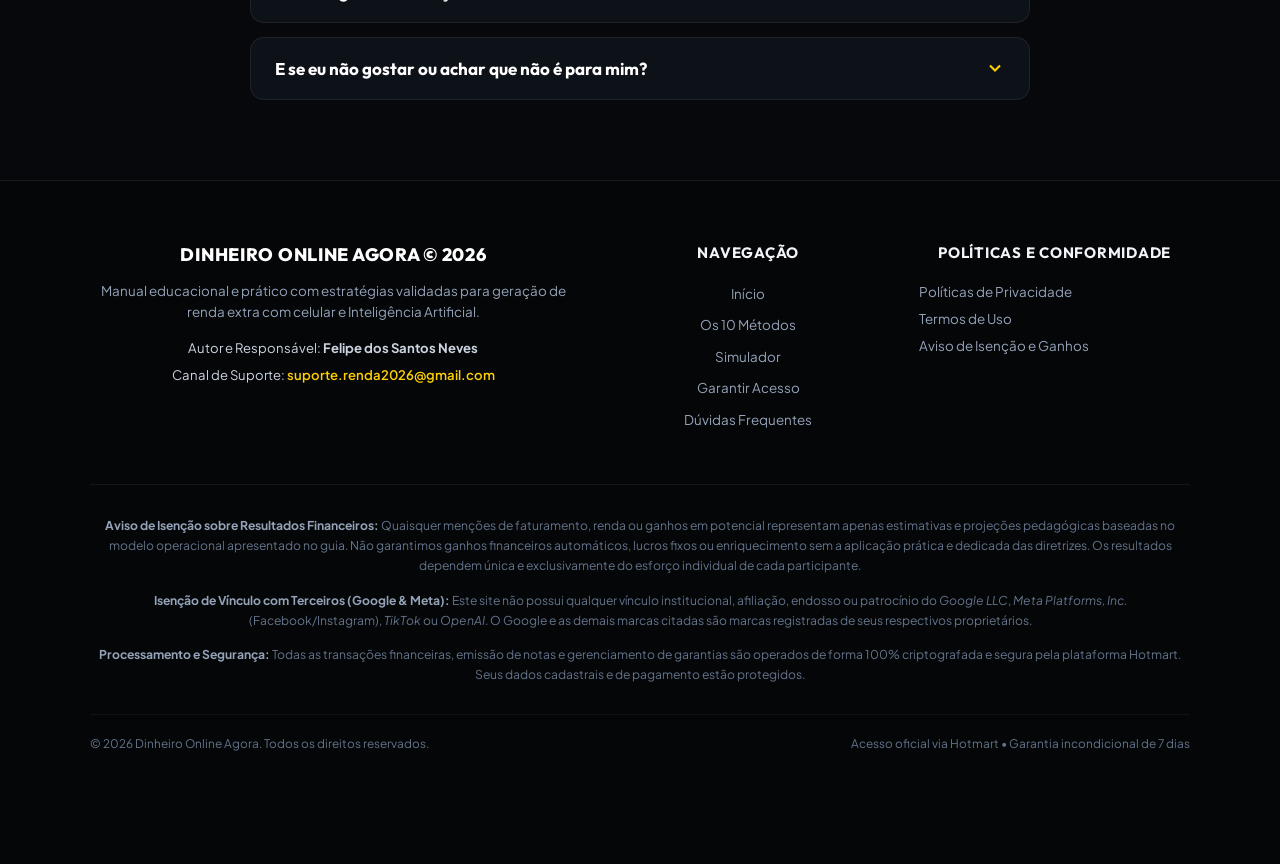
==== commit 43e25b9a: "Conformidade total Google Ads: remocao de gatilho 48h na stack de bonus" ====
--- a/index.html
+++ b/index.html
@@ -841,7 +841,7 @@
           <div class="stack-item">
             <span class="stack-item-name">
               <svg viewBox="0 0 24 24" fill="none" stroke="currentColor" stroke-width="2.5"><polyline points="20 6 9 17 4 12"/></svg>
-              Bônus 2: Checklist Plano de Ação 48 Horas
+              Bônus 2: Checklist de Aceleração e Execução Prática
             </span>
             <span class="stack-item-val">R$ 37,00</span>
           </div>
@@ -1000,7 +1000,7 @@
             </svg>
           </button>
           <div class="faq-answer">
-            <strong>Garantia de 7 Dias:</strong> Se você não ficar satisfeito, solicite o reembolso com um clique e a Hotmart devolve 100% do valor pago. Risco zero.
+            <strong>Garantia de 7 Dias:</strong> Se você não ficar satisfeito, solicite o reembolso com um clique e a Hotmart devolve 100% do valor pago. Total tranquilidade para você testar.
           </div>
         </div>
 
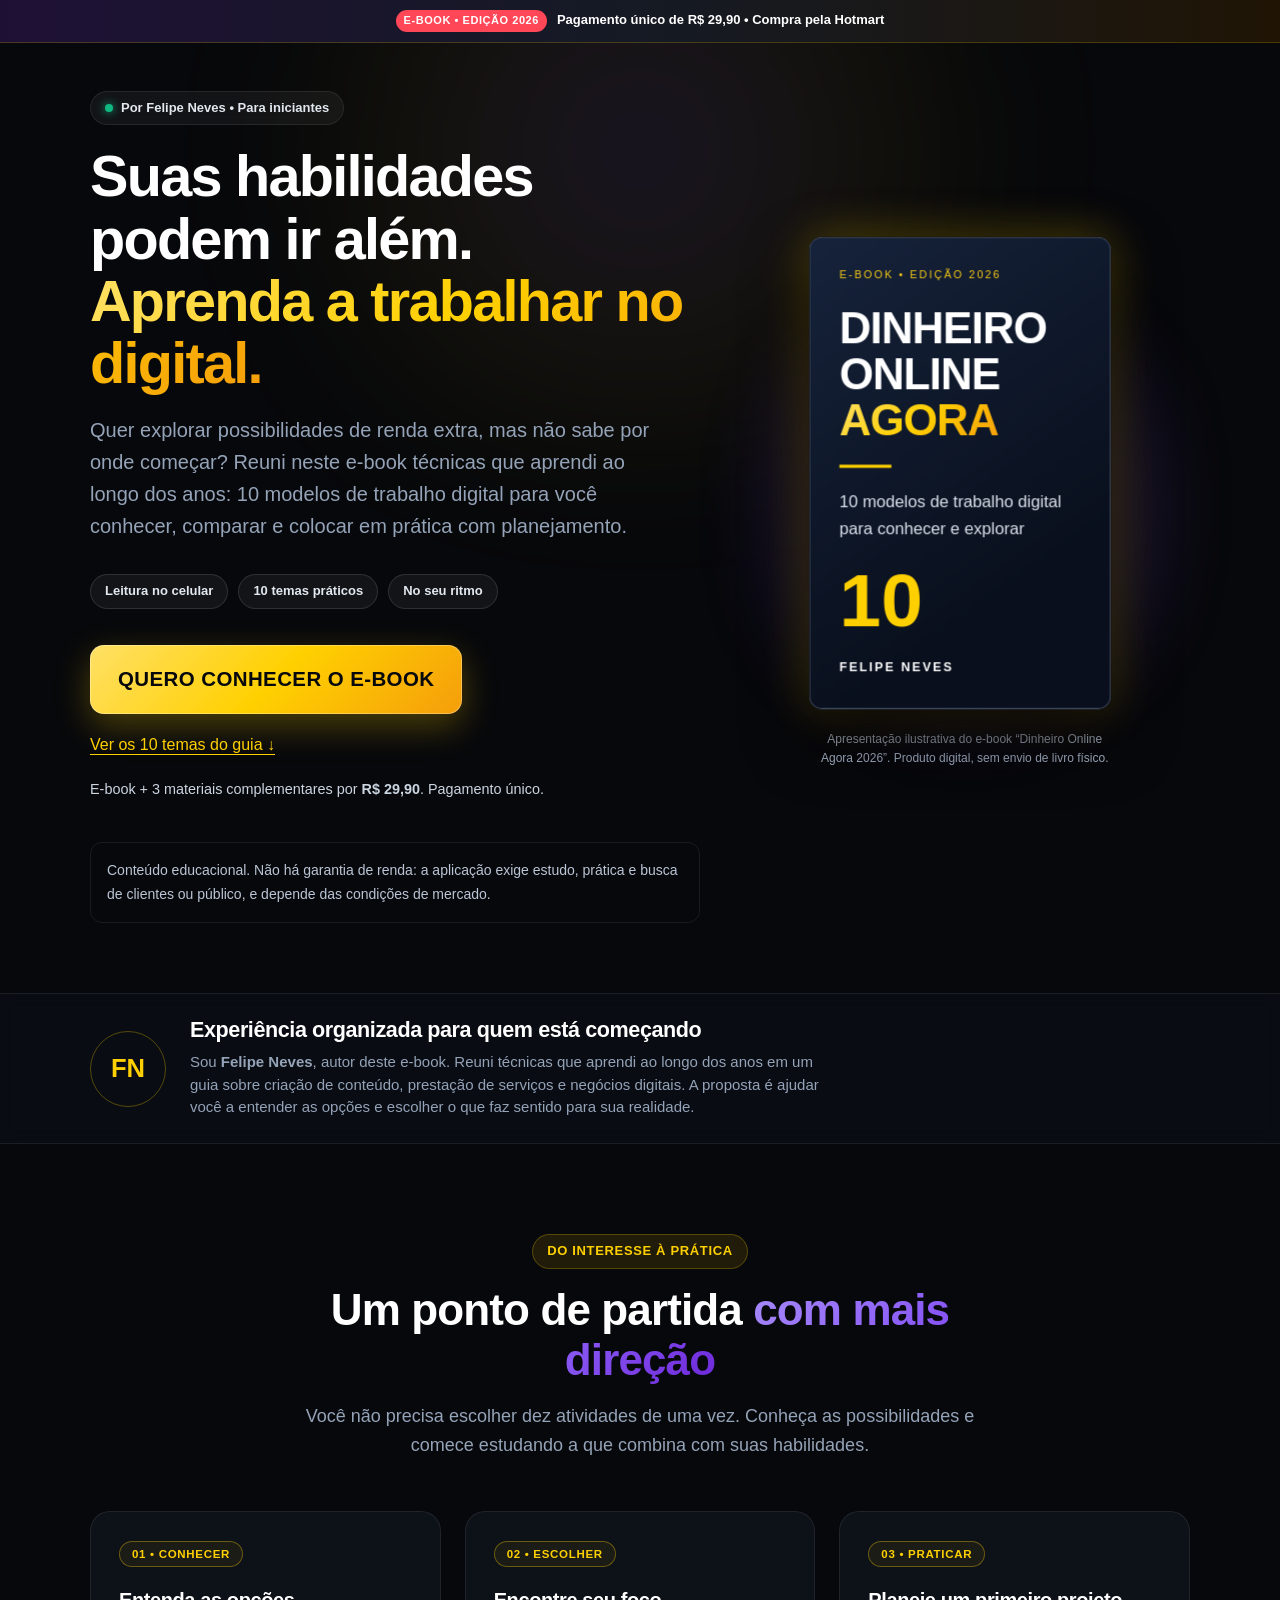
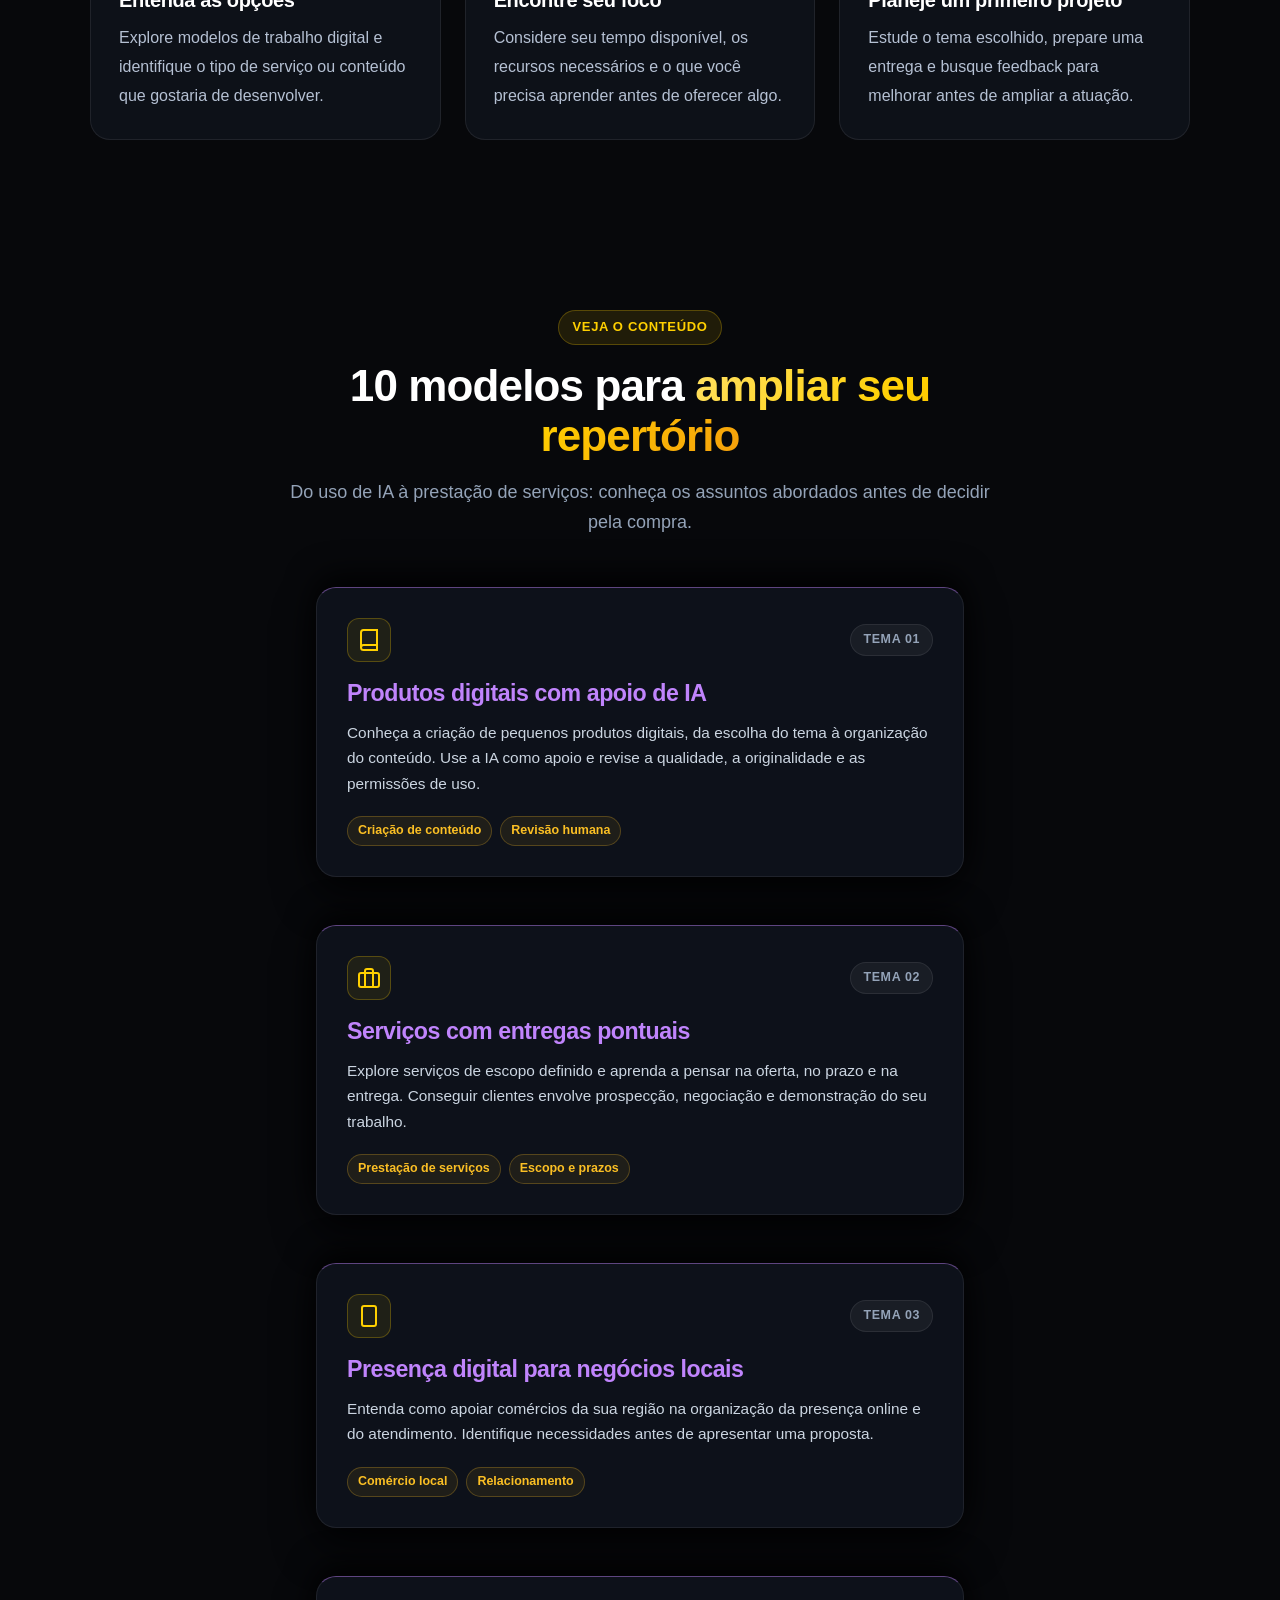
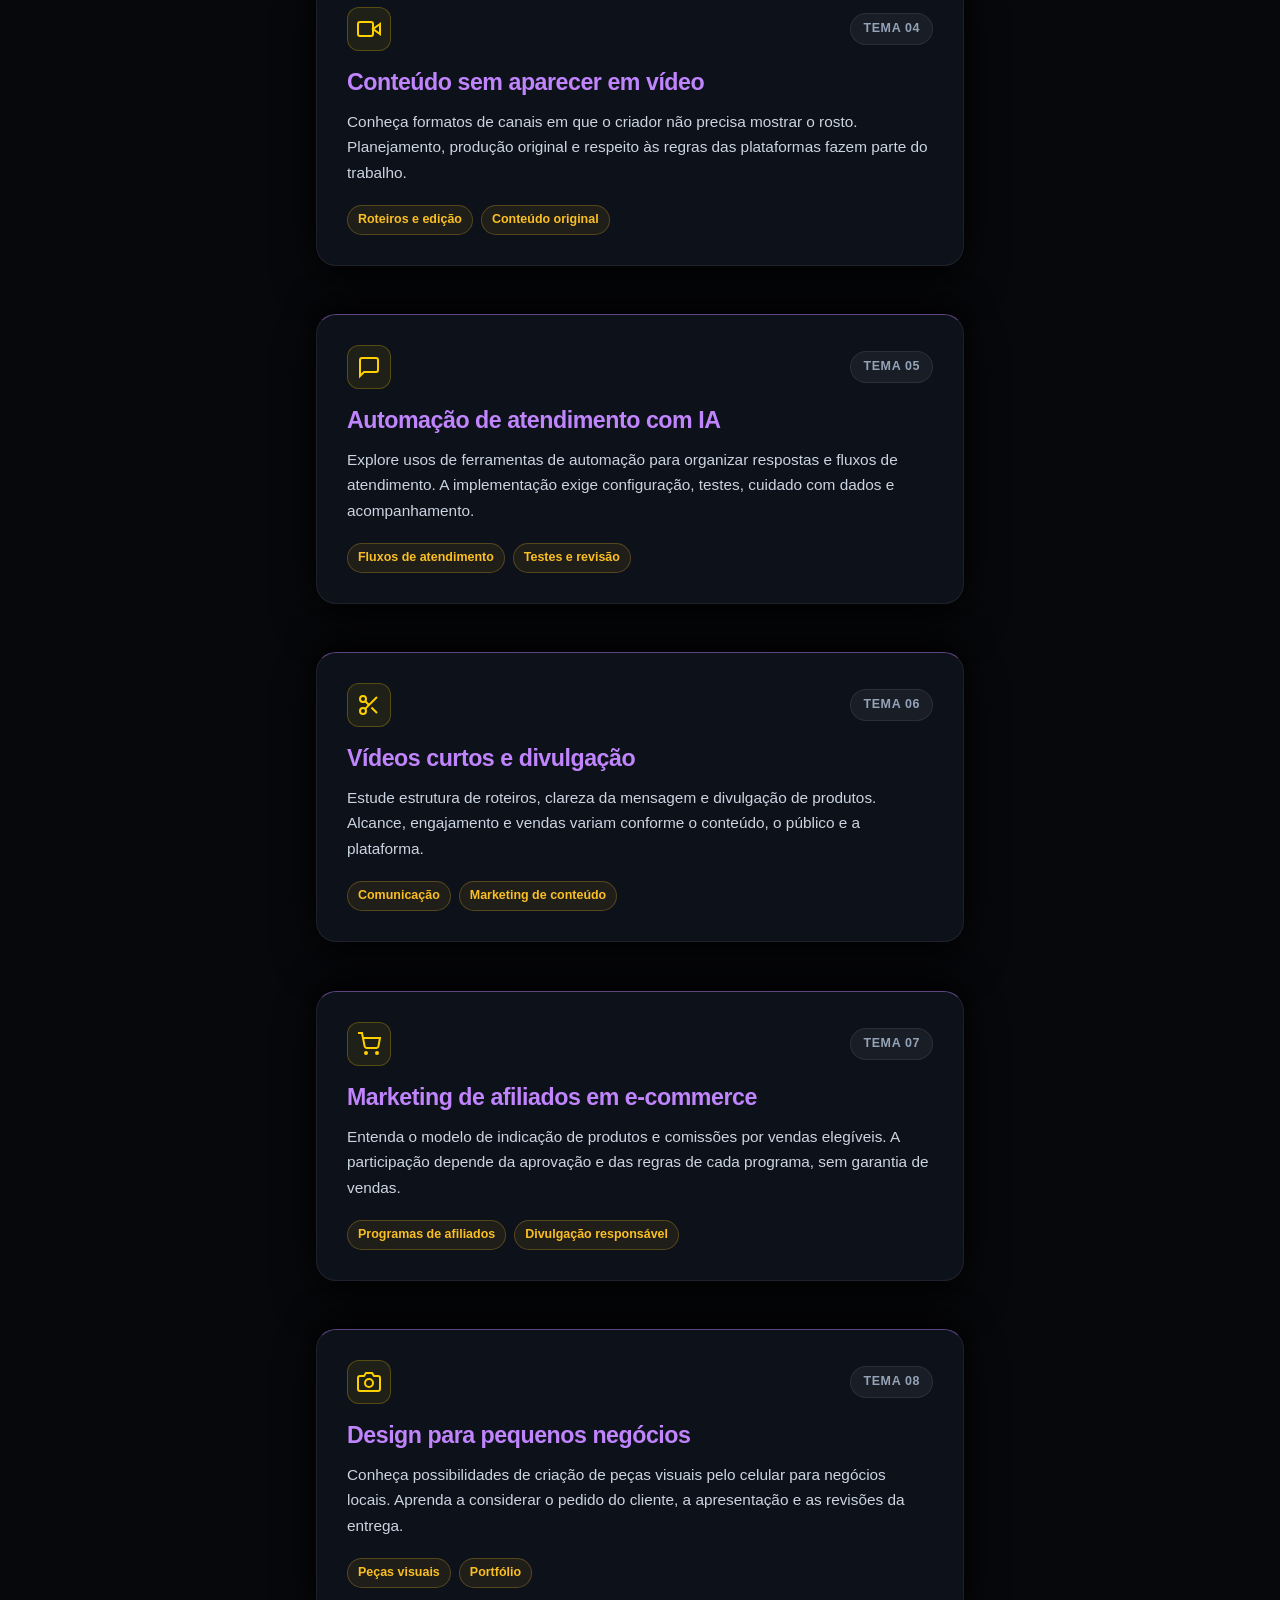
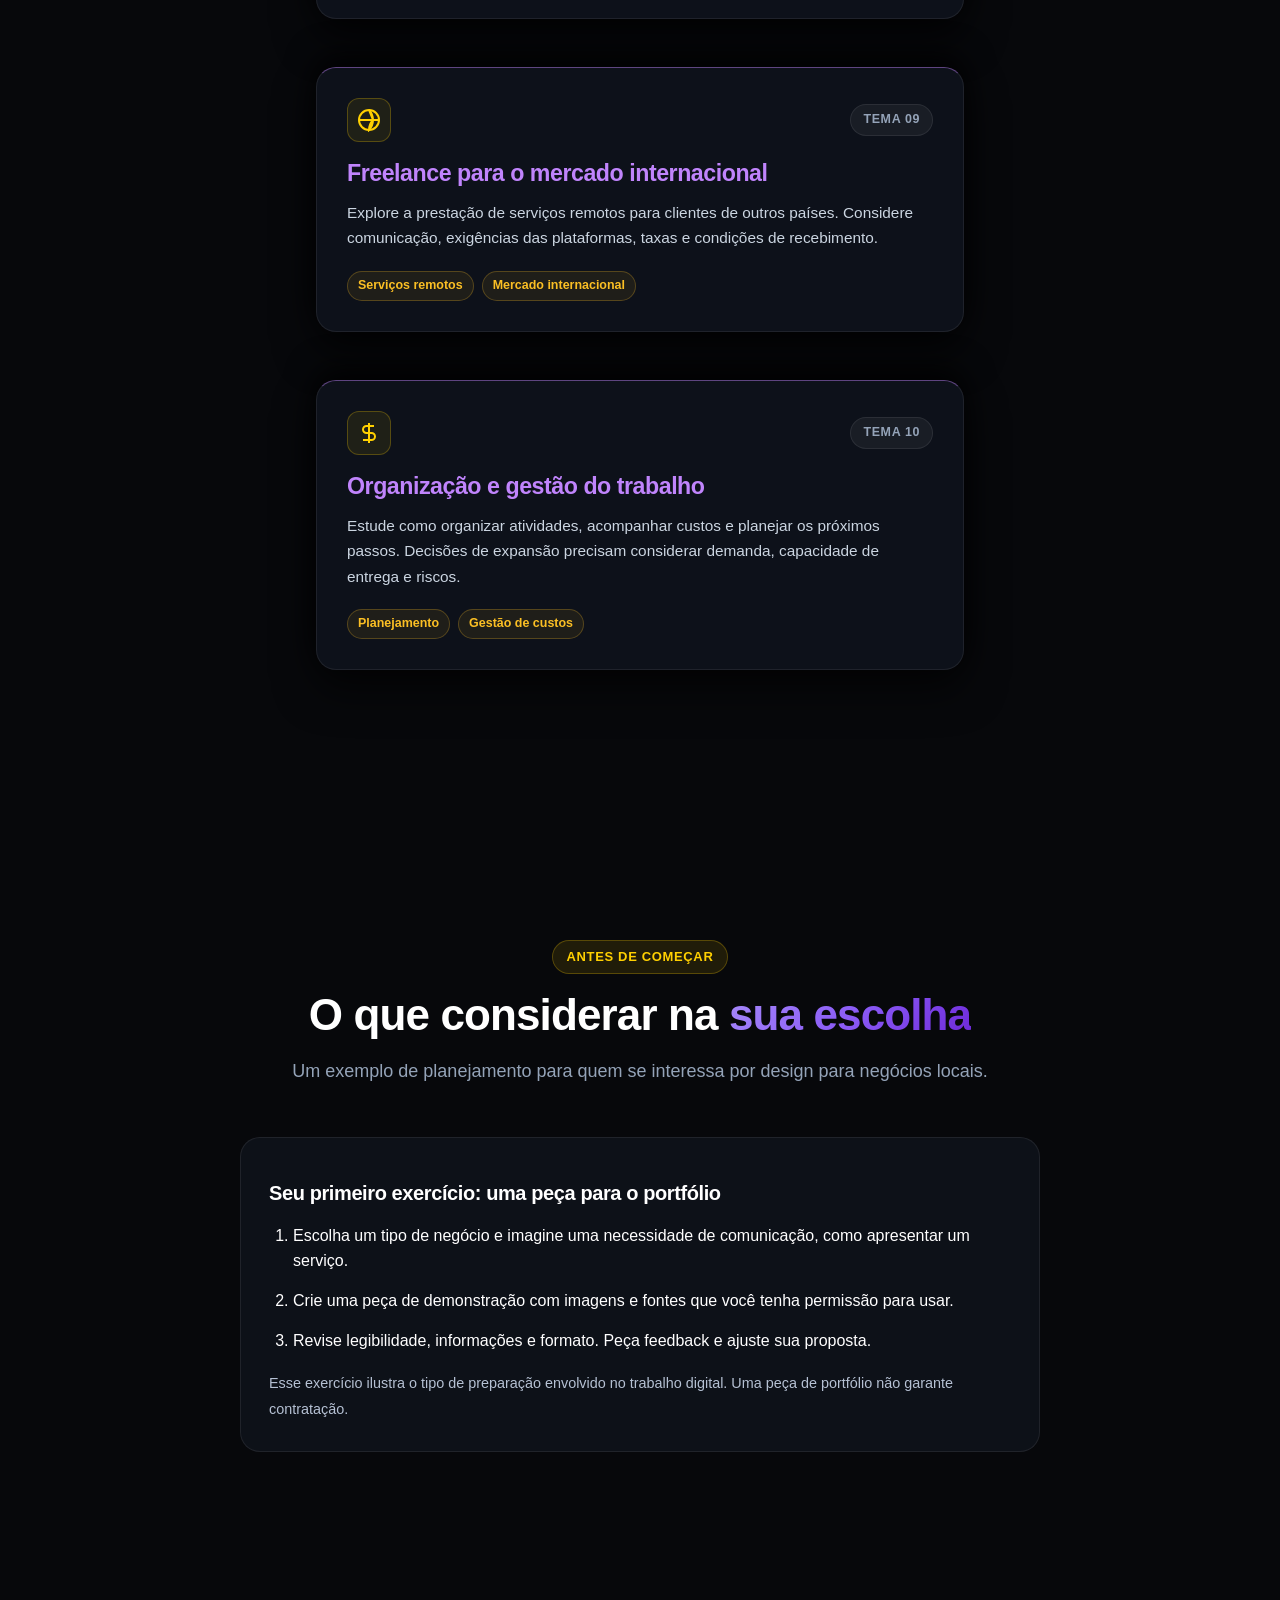
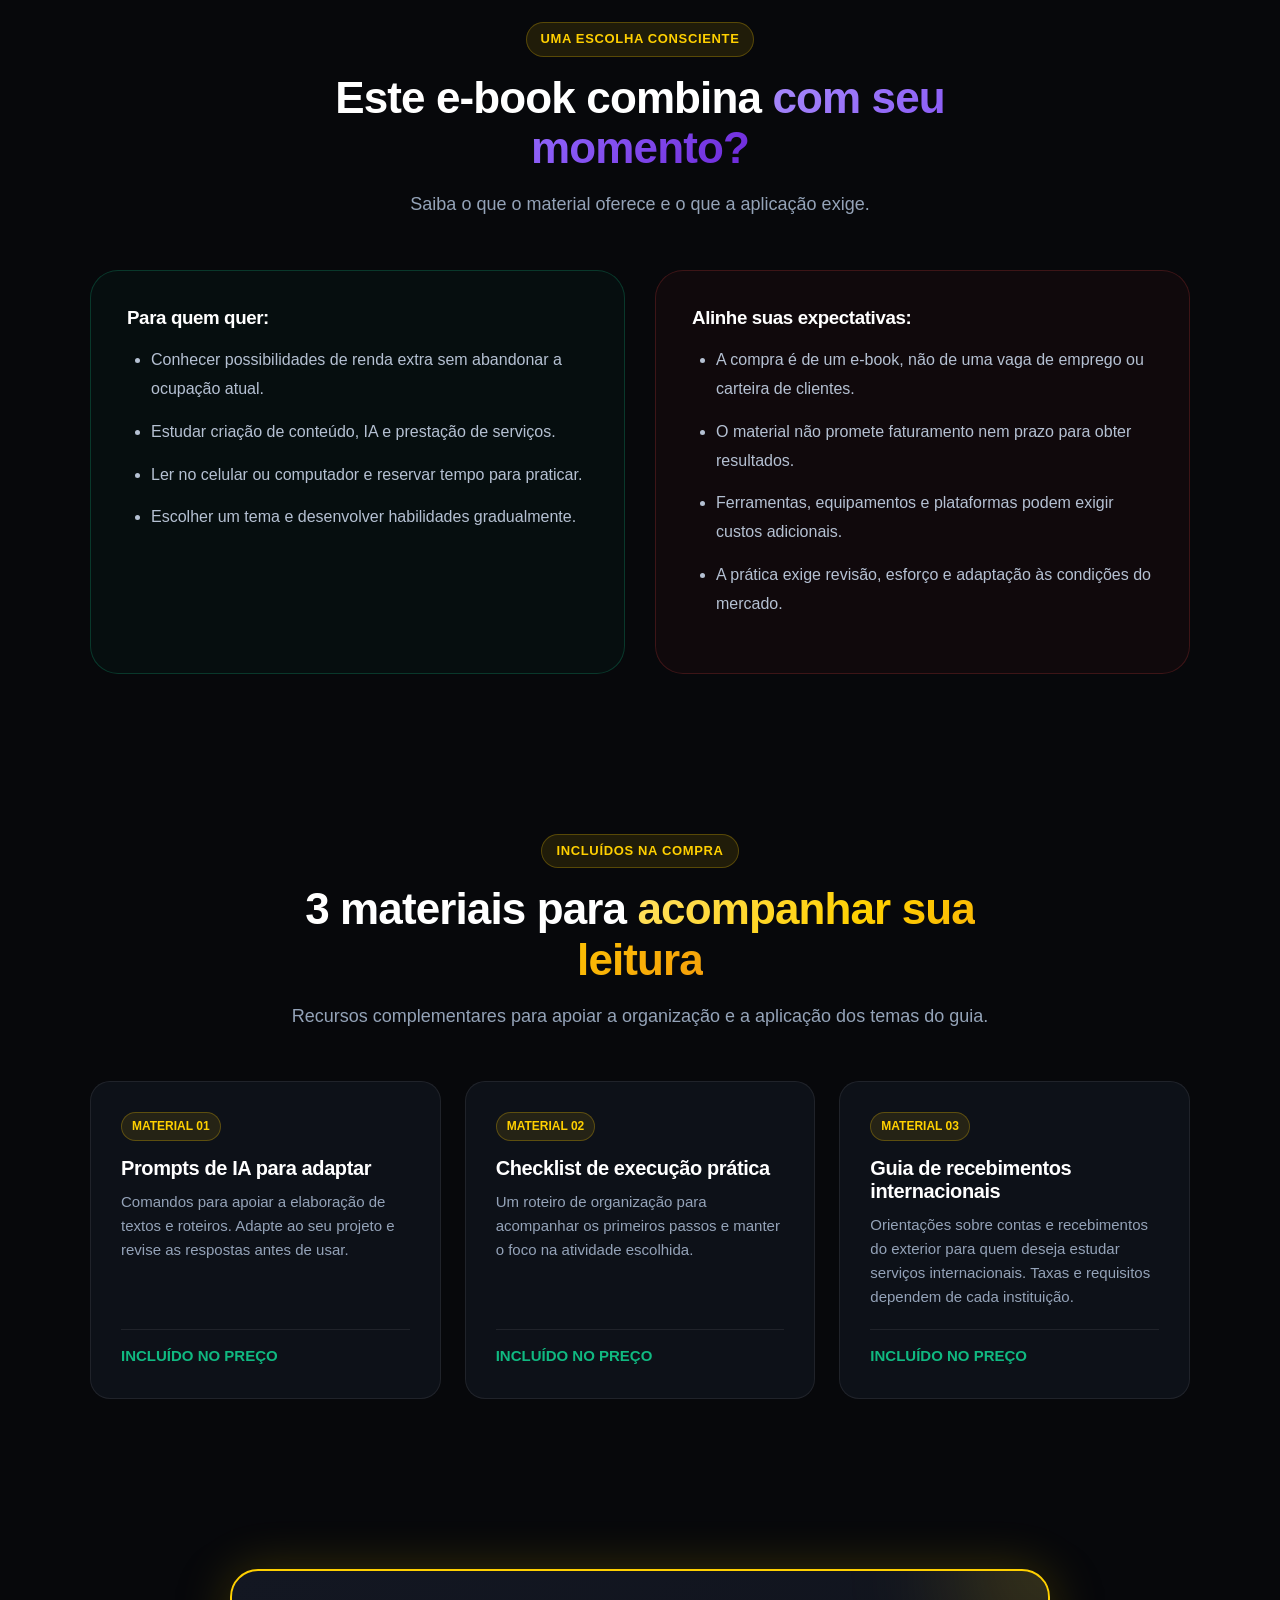
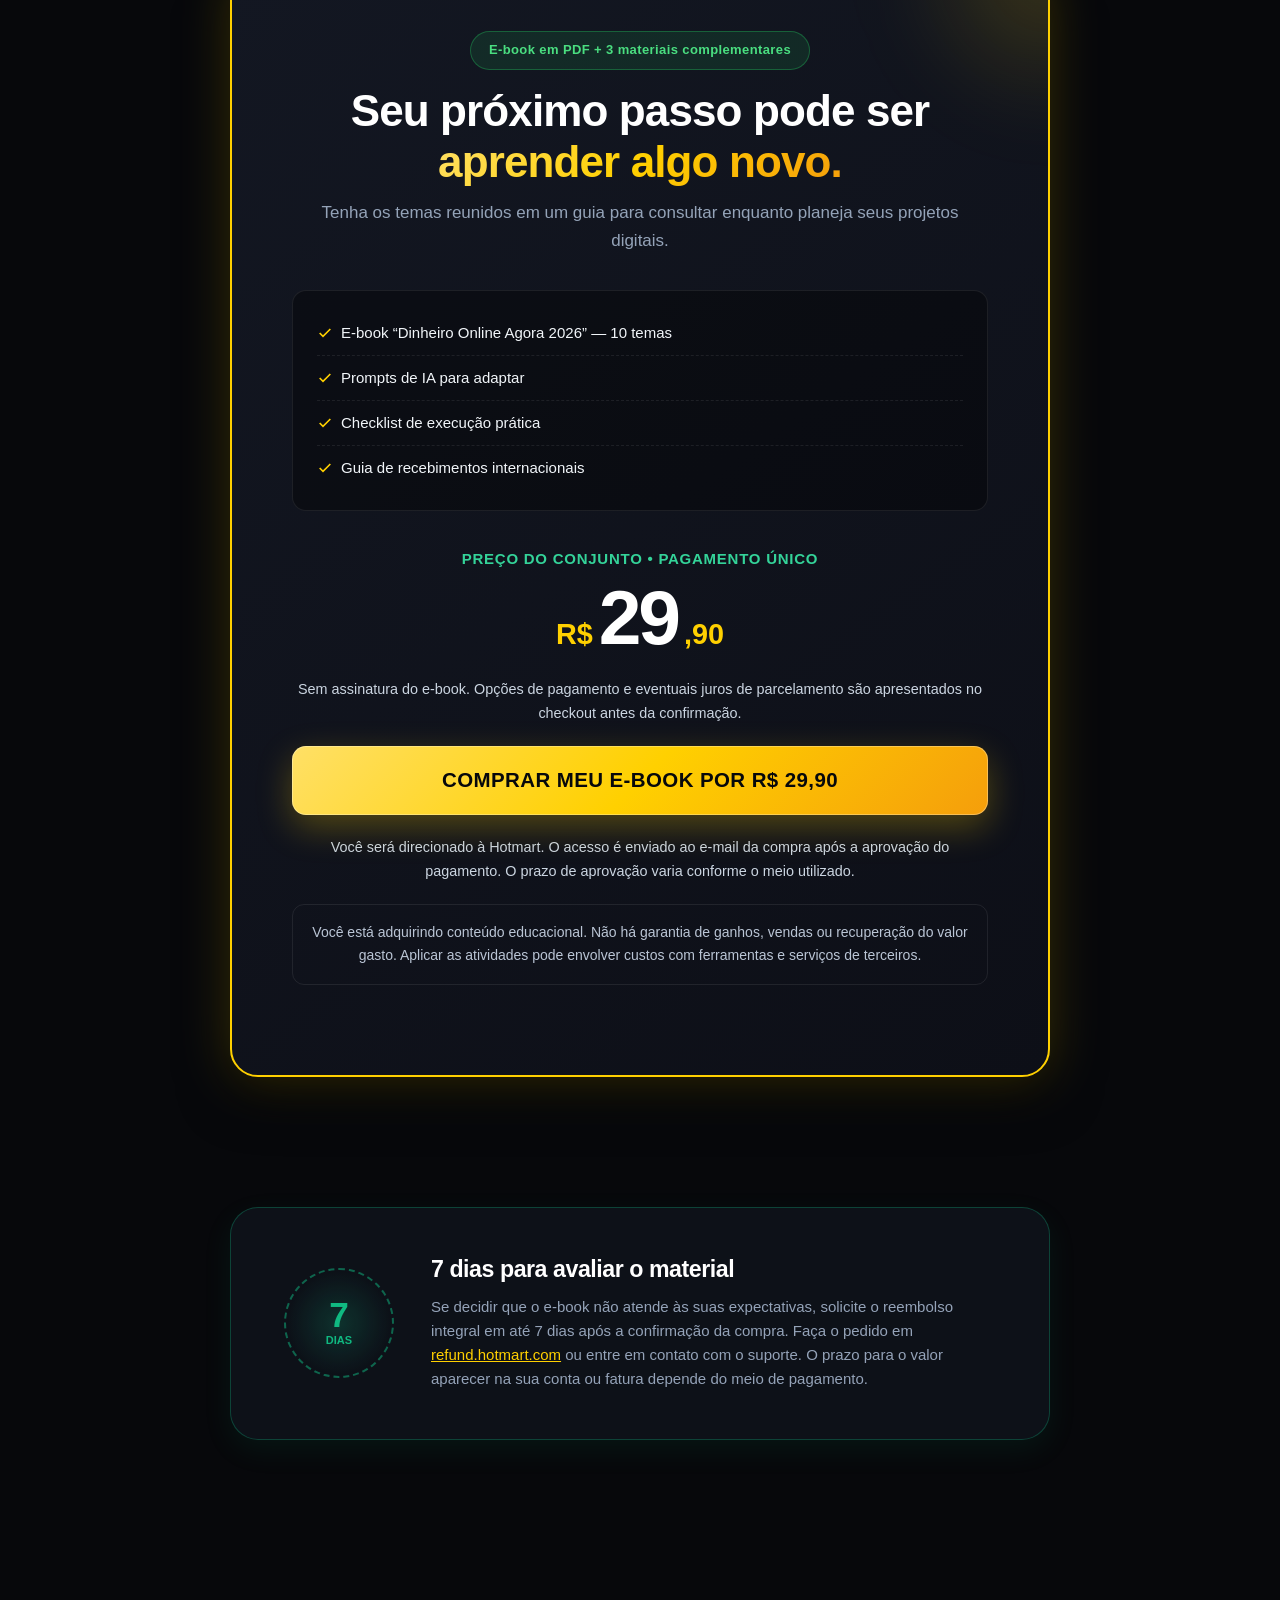
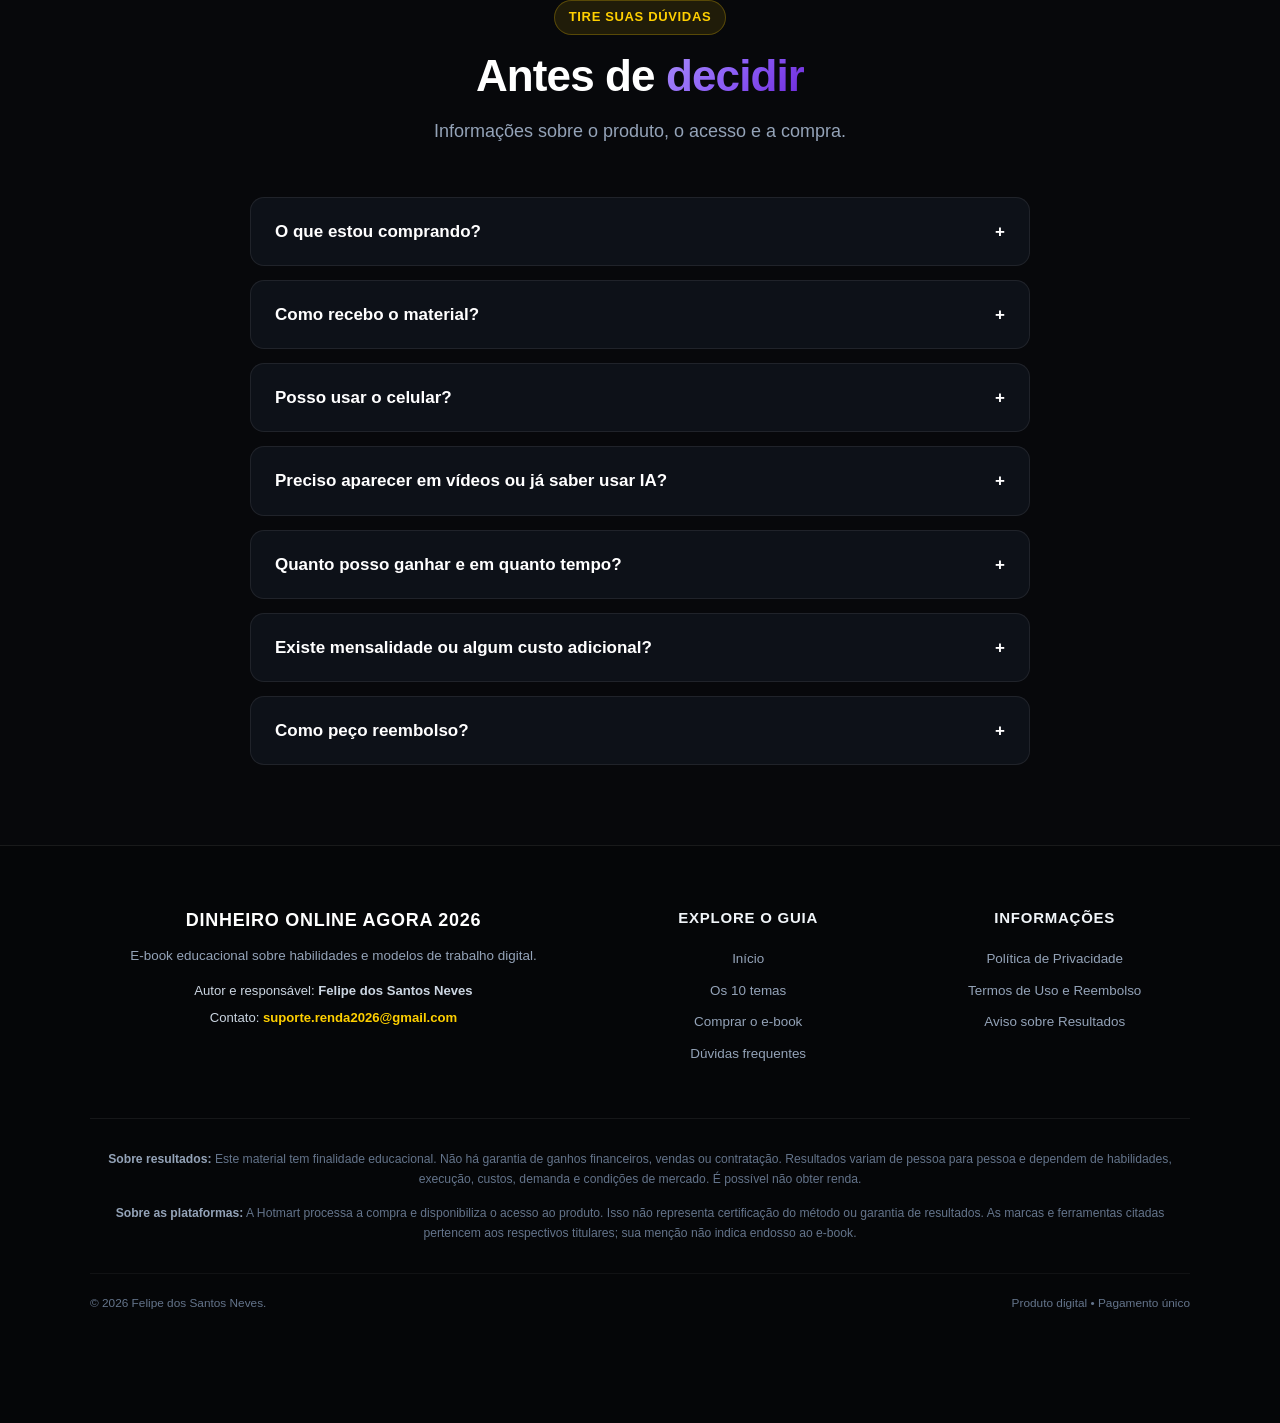
==== commit 30cfb095: "Revisa oferta do ebook e remove alegacoes enganosas para Google Ads" ====
--- a/index.html
+++ b/index.html
@@ -3,1184 +3,106 @@
 <head>
   <meta charset="UTF-8">
   <meta name="viewport" content="width=device-width, initial-scale=1.0">
-  <title>Dinheiro Online Agora 2026 | 10 Ideias Para Lucrar Sem Sair de Casa</title>
-  <meta name="description" content="Descubra o manual direto ao ponto para criar novas fontes de renda em 2026 usando apenas o celular, internet e Inteligência Artificial. Sem estoques, sem diplomas.">
+  <title>E-book de Trabalho Digital | Dinheiro Online Agora 2026</title>
+  <meta name="description" content="Conheça 10 modelos de trabalho digital, criação de conteúdo e serviços com IA no e-book de Felipe Neves. Guia e 3 materiais complementares por R$ 29,90.">
   <meta name="robots" content="index, follow">
 
   <!-- Open Graph / Social Sharing -->
   <meta property="og:type" content="website">
-  <meta property="og:title" content="Dinheiro Online Agora 2026 - O Guia Oficial">
-  <meta property="og:description" content="10 ideias práticas e operacionais para lucrar no seu tempo livre usando o celular e Inteligência Artificial.">
-  <meta property="og:image" content="assets/cover.png">
-
-  <!-- Favicon / App Icon -->
+  <meta property="og:title" content="Dinheiro Online Agora 2026 | E-book de Trabalho Digital">
+  <meta property="og:description" content="Um ponto de partida para estudar habilidades digitais e planejar seus primeiros projetos. E-book de Felipe Neves por R$ 29,90.">
+<!-- Favicon / App Icon -->
   <link rel="icon" type="image/svg+xml" href="assets/favicon.svg">
   <link rel="icon" type="image/png" href="assets/favicon.png">
   <link rel="apple-touch-icon" href="assets/favicon.png">
 
-  <!-- Google Fonts -->
-  <link rel="preconnect" href="https://fonts.googleapis.com">
-  <link rel="preconnect" href="https://fonts.gstatic.com" crossorigin>
-  <link href="https://fonts.googleapis.com/css2?family=Outfit:wght@600;700;800;900&family=Plus+Jakarta+Sans:wght@400;500;600;700;800&display=swap" rel="stylesheet">
-
   <link rel="stylesheet" href="styles.css">
 </head>
 <body>
-
-  <!-- =========================================================================
-       0. Psychological Pattern-Interrupt Gate (Protocolo de Foco 2026)
-       ========================================================================= -->
-  <div class="entry-gate-overlay" id="entryFocusGate" role="dialog" aria-modal="true" style="display: none;">
-    <div class="entry-gate-card">
-      <button type="button" class="gate-close-btn" id="btnCloseGate" aria-label="Fechar Modal">&times;</button>
-      <div class="gate-scan-line"></div>
-      
-      <div class="gate-radar-icon">
-        <div class="gate-radar-ping"></div>
-        <svg width="24" height="24" viewBox="0 0 24 24" fill="none" stroke="currentColor" stroke-width="2.2" stroke-linecap="round" stroke-linejoin="round">
-          <circle cx="12" cy="12" r="10"></circle>
-          <polygon points="16.24 7.76 14.12 14.12 7.76 16.24 9.88 9.88 16.24 7.76"></polygon>
-        </svg>
-      </div>
-      
-      <span class="gate-badge">
-        <span class="gate-badge-dot"></span>
-        BOAS-VINDAS • GUIA OFICIAL 2026
-      </span>
-      
-      <h2 class="gate-title">
-        Antes de ver os métodos, <span class="text-gold">um alinhamento rápido</span>.
-      </h2>
-      
-      <p class="gate-lead">
-        O material a seguir foi organizado para quem busca resultados práticos e não tem tempo a perder com teorias vazias.
-      </p>
-
-      <div class="gate-rules-box">
-        <div class="gate-rule-item">
-          <div class="gate-rule-icon">
-            <svg width="14" height="14" viewBox="0 0 24 24" fill="none" stroke="currentColor" stroke-width="2.5"><polyline points="20 6 9 17 4 12"></polyline></svg>
-          </div>
-          <div class="rule-content">
-            <strong>100% Prático e Real:</strong> Sem apostas, pirâmides ou promessas mágicas. Apenas estratégias validadas no mercado.
-          </div>
-        </div>
-
-        <div class="gate-rule-item">
-          <div class="gate-rule-icon">
-            <svg width="14" height="14" viewBox="0 0 24 24" fill="none" stroke="currentColor" stroke-width="2.5"><polyline points="20 6 9 17 4 12"></polyline></svg>
-          </div>
-          <div class="rule-content">
-            <strong>Ferramentas Gratuitas:</strong> Mostramos como colocar a Inteligência Artificial acessível para trabalhar por você direto do celular.
-          </div>
-        </div>
-
-        <div class="gate-rule-item">
-          <div class="gate-rule-icon">
-            <svg width="14" height="14" viewBox="0 0 24 24" fill="none" stroke="currentColor" stroke-width="2.5"><polyline points="20 6 9 17 4 12"></polyline></svg>
-          </div>
-          <div class="rule-content">
-            <strong>Leitura em 2 Minutos:</strong> Conteúdo objetivo para você entender a lógica antes de qualquer tomada de decisão.
-          </div>
-        </div>
-      </div>
-
-      <button type="button" class="btn-gate-start" id="btnEnterSite">
-        <span>COMEÇAR LEITURA AGORA</span>
-        <svg width="18" height="18" viewBox="0 0 24 24" fill="none" stroke="currentColor" stroke-width="2.5"><line x1="5" y1="12" x2="19" y2="12"></line><polyline points="12 5 19 12 12 19"></polyline></svg>
-      </button>
-
-      <div class="gate-meta">
-        <span>Acesso liberado • Navegação rápida e prática</span>
-      </div>
-    </div>
+<a class="skip-link" href="#conteudo">Pular para o conteúdo</a>
+<div class="urgency-bar" id="top-bar"><div class="urgency-bar-content">
+  <span class="urgency-badge">E-book • Edição 2026</span>
+  <span>Pagamento único de R$ 29,90 • Compra pela Hotmart</span>
+</div></div>
+<main id="conteudo">
+<header class="hero-section" id="inicio"><div class="container"><div class="hero-grid">
+  <div class="hero-content">
+    <div class="hero-badge-pill"><span class="dot"></span><span>Por Felipe Neves • Para iniciantes</span></div>
+    <h1 class="hero-title">Suas habilidades podem ir além. <span class="text-gold">Aprenda a trabalhar no digital.</span></h1>
+    <p class="hero-subtitle">Quer explorar possibilidades de renda extra, mas não sabe por onde começar? Reuni neste e-book técnicas que aprendi ao longo dos anos: 10 modelos de trabalho digital para você conhecer, comparar e colocar em prática com planejamento.</p>
+    <div class="hero-proof-pills"><span class="proof-pill">Leitura no celular</span><span class="proof-pill">10 temas práticos</span><span class="proof-pill">No seu ritmo</span></div>
+    <div class="hero-actions"><a href="#comprar" class="btn-cta" id="hero-cta-btn"><span>Quero conhecer o e-book</span></a>
+      <a href="#metodos" class="secondary-link">Ver os 10 temas do guia ↓</a></div>
+    <p class="purchase-note">E-book + 3 materiais complementares por <strong>R$ 29,90</strong>. Pagamento único.</p>
+    <p class="results-note">Conteúdo educacional. Não há garantia de renda: a aplicação exige estudo, prática e busca de clientes ou público, e depende das condições de mercado.</p>
   </div>
-
-  <!-- =========================================================================
-       1. Top Live Activity Bar (Sem Cronômetros Falsos)
-       ========================================================================= -->
-  <div class="urgency-bar" id="top-bar">
-    <div class="urgency-bar-content">
-      <span class="urgency-badge">Lote Oficial 2026</span>
-      <span class="live-counter">
-        <span class="live-indicator-dot"></span>
-        <strong id="liveUsersCount">48</strong> pessoas online agora
-      </span>
-      <span class="ticker-divider">•</span>
-      <span class="top-guarantee-text">
-        Acesso Imediato Seguro via Hotmart • Garantia de 7 Dias
-      </span>
-    </div>
-  </div>
-
-  <!-- =========================================================================
-       2. Hero Section
-       ========================================================================= -->
-  <header class="hero-section" id="inicio">
-    <div class="container">
-      <div class="hero-grid">
-        
-        <!-- Left: Copy & Call To Action -->
-        <div class="hero-content">
-          <div class="hero-badge-pill">
-            <span class="dot"></span>
-            <span>Edição Oficial 2026 • Método Validado</span>
-          </div>
-
-          <h1 class="hero-title">
-            As <span class="text-gold">regras</span> para ganhar dinheiro mudaram.
-          </h1>
-
-          <p class="hero-subtitle">
-            Sem estoque, sem escritório e sem diploma. Apenas seu celular, internet e a direção certa para gerar renda no seu tempo livre em 2026.
-          </p>
-
-          <div class="hero-cta-box">
-            <!-- 3 Pílulas de Confiança e Facilidade -->
-            <div class="hero-proof-pills">
-              <span class="proof-pill">
-                <svg width="15" height="15" viewBox="0 0 24 24" fill="none" stroke="currentColor" stroke-width="2.5"><rect x="5" y="2" width="14" height="20" rx="2" ry="2"/><line x1="12" y1="18" x2="12.01" y2="18"/></svg>
-                100% pelo Celular
-              </span>
-              <span class="proof-pill">
-                <svg width="15" height="15" viewBox="0 0 24 24" fill="none" stroke="currentColor" stroke-width="2.5"><polygon points="13 2 3 14 12 14 11 22 21 10 12 10 13 2"/></svg>
-                Sem Estoque Físico
-              </span>
-              <span class="proof-pill">
-                <svg width="15" height="15" viewBox="0 0 24 24" fill="none" stroke="currentColor" stroke-width="2.5"><circle cx="12" cy="12" r="10"/><path d="m9 12 2 2 4-4"/></svg>
-                1h a 2h por Dia
-              </span>
-            </div>
-
-            <!-- Botão de Curiosidade / Descoberta Suave -->
-            <a href="#metodos" class="btn-discover" id="hero-discover-btn">
-              <span>Conhecer os 10 Caminhos Validados</span>
-              <svg class="discover-icon" viewBox="0 0 24 24" fill="none" stroke="currentColor" stroke-width="2.5" stroke-linecap="round" stroke-linejoin="round">
-                <line x1="12" y1="5" x2="12" y2="19"></line>
-                <polyline points="19 12 12 19 5 12"></polyline>
-              </svg>
-            </a>
-
-            <div class="hero-quick-note">
-              <span><svg width="14" height="14" viewBox="0 0 24 24" fill="none" stroke="currentColor" stroke-width="2.5" style="display:inline-block; vertical-align:middle; margin-right:4px;"><line x1="12" y1="5" x2="12" y2="19"></line><polyline points="19 12 12 19 5 12"></polyline></svg>Veja abaixo os 10 modelos práticos antes de decidir</span>
-            </div>
-          </div>
-        </div>
-
-        <!-- Right: 3D E-book Mockup & Visual -->
-        <div class="hero-visual">
-          <div class="mockup-wrapper">
-            <div class="mockup-glow"></div>
-            
-            <!-- 3D Book Display -->
-            <div class="book-3d-card" id="bookMockup">
-              <img src="assets/cover.png" alt="Capa Oficial do Livro Dinheiro Online Agora 2026" width="300" height="330" loading="eager">
-            </div>
-
-            <!-- Floating Micro-Badges -->
-            <div class="floating-badge badge-top">
-              <div class="badge-icon">
-                <svg width="18" height="18" viewBox="0 0 24 24" fill="none" stroke="currentColor" stroke-width="2.5">
-                  <path d="M12 2v20M17 5H9.5a3.5 3.5 0 0 0 0 7h5a3.5 3.5 0 0 1 0 7H6"/>
-                </svg>
-              </div>
-              <div class="badge-text">
-                <div class="badge-text-title">10 Modelos Reais</div>
-                <div class="badge-text-sub">Operação 100% Digital</div>
-              </div>
-            </div>
-
-            <div class="floating-badge badge-bottom">
-              <div class="badge-icon">
-                <svg width="18" height="18" viewBox="0 0 24 24" fill="none" stroke="currentColor" stroke-width="2.5">
-                  <rect x="3" y="11" width="18" height="11" rx="2" ry="2"></rect>
-                  <path d="M7 11V7a5 5 0 0 1 10 0v4"></path>
-                </svg>
-              </div>
-              <div class="badge-text">
-                <div class="badge-text-title">Hotmart Protegido</div>
-                <div class="badge-text-sub">Garantia Blindada</div>
-              </div>
-            </div>
-
-          </div>
-        </div>
-
-      </div>
-    </div>
-  </header>
-
-  <!-- =========================================================================
-       3. Security & Verified Author Strip
-       ========================================================================= -->
-  <section class="authority-strip">
-    <div class="container">
-      <div class="authority-grid">
-        
-        <!-- Badge Oficial 6 Anos Hotmarter -->
-        <div class="author-badge-container">
-          <img src="assets/author-badge.png" alt="Selo Oficial Felipe Neves - 6 Anos Hotmarter" width="90" height="90" loading="lazy">
-        </div>
-
-        <!-- Copy de Autoridade -->
-        <div class="authority-text">
-          <h3>Compilado por quem vive o campo de batalha digital</h3>
-          <p>
-            Criado por <strong>Felipe Neves</strong> (6+ anos no ecossistema Hotmart). Sem teorias chatas: filtrou apenas o que realmente gera receita hoje para qualquer pessoa executar pelo celular.
-          </p>
-        </div>
-
-        <!-- Selo de Checkout Seguro -->
-        <div class="platform-guarantee-pill">
-          <svg viewBox="0 0 24 24" fill="none" stroke="currentColor" stroke-width="2">
-            <path d="M12 22s8-4 8-10V5l-8-3-8 3v7c0 6 8 10 8 10z"/>
-            <path d="m9 12 2 2 4-4"/>
-          </svg>
-          <div>
-            <div class="guarantee-title">Hotmart Verificado</div>
-            <div class="guarantee-desc">Ambiente Seguro 256-bit</div>
-          </div>
-        </div>
-
-      </div>
-    </div>
-  </section>
-
-  <!-- =========================================================================
-       4. Section: O Dinheiro Mudou de Lugar (Pain & Reality Check)
-       ========================================================================= -->
-  <section class="reality-section">
-    <div class="container">
-      
-      <div class="section-header">
-        <span class="section-tag purple">A Nova Economia</span>
-        <h2>O Dinheiro <span class="text-purple">Mudou de Lugar</span></h2>
-        <p>
-          Em 2026, você não precisa de chefe ou escritório. Compare a realidade:
-        </p>
-      </div>
-
-      <div class="reality-card-wrapper">
-        <div class="reality-grid">
-          
-          <!-- O Modelo Antigo (CLT / Escassez) -->
-          <div class="reality-column old-way">
-            <div class="column-header">
-              <div class="column-header-icon">
-                <svg width="18" height="18" viewBox="0 0 24 24" fill="none" stroke="currentColor" stroke-width="2.5"><line x1="18" y1="6" x2="6" y2="18"></line><line x1="6" y1="6" x2="18" y2="18"></line></svg>
-              </div>
-              <h4>O Velho Modelo</h4>
-            </div>
-            <ul class="reality-list">
-              <li class="reality-item">
-                <svg viewBox="0 0 24 24" fill="none" stroke="currentColor" stroke-width="2.5"><circle cx="12" cy="12" r="10"/><line x1="15" y1="9" x2="9" y2="15"/><line x1="9" y1="9" x2="15" y2="15"/></svg>
-                <span><strong>1 Salário Só:</strong> Correndo atrás das contas todo dia 20.</span>
-              </li>
-              <li class="reality-item">
-                <svg viewBox="0 0 24 24" fill="none" stroke="currentColor" stroke-width="2.5"><circle cx="12" cy="12" r="10"/><line x1="15" y1="9" x2="9" y2="15"/><line x1="9" y1="9" x2="15" y2="15"/></svg>
-                <span><strong>44h no Trânsito:</strong> Trocar tempo de vida para enriquecer outros.</span>
-              </li>
-              <li class="reality-item">
-                <svg viewBox="0 0 24 24" fill="none" stroke="currentColor" stroke-width="2.5"><circle cx="12" cy="12" r="10"/><line x1="15" y1="9" x2="9" y2="15"/><line x1="9" y1="9" x2="15" y2="15"/></svg>
-                <span><strong>Insegurança:</strong> Medo constante de corte e estagnação.</span>
-              </li>
-            </ul>
-          </div>
-
-          <!-- O Novo Modelo 2026 (Liberdade & IA) -->
-          <div class="reality-column new-way">
-            <div class="column-header">
-              <div class="column-header-icon">
-                <svg width="18" height="18" viewBox="0 0 24 24" fill="none" stroke="currentColor" stroke-width="2.5"><polyline points="20 6 9 17 4 12"></polyline></svg>
-              </div>
-              <h4>A Nova Economia 2026</h4>
-            </div>
-            <ul class="reality-list">
-              <li class="reality-item">
-                <svg viewBox="0 0 24 24" fill="none" stroke="currentColor" stroke-width="2.5"><circle cx="12" cy="12" r="10"/><polyline points="9 12 12 15 16 10"/></svg>
-                <span><strong>Renda Paralela:</strong> 1h a 2h no celular faturando no tempo livre.</span>
-              </li>
-              <li class="reality-item">
-                <svg viewBox="0 0 24 24" fill="none" stroke="currentColor" stroke-width="2.5"><circle cx="12" cy="12" r="10"/><polyline points="9 12 12 15 16 10"/></svg>
-                <span><strong>IA Faz o Pesado:</strong> Ferramentas gratuitas executam em segundos.</span>
-              </li>
-              <li class="reality-item">
-                <svg viewBox="0 0 24 24" fill="none" stroke="currentColor" stroke-width="2.5"><circle cx="12" cy="12" r="10"/><polyline points="9 12 12 15 16 10"/></svg>
-                <span><strong>Novas Entradas:</strong> Comissões no Pix e pagamentos em Moeda Forte (Dólar).</span>
-              </li>
-            </ul>
-          </div>
-
-        </div>
-
-        <div class="reality-action-hook">
-          <span><strong>A diferença não é sorte:</strong> É saber exatamente onde o dinheiro está se movendo hoje.</span>
-        </div>
-
-      </div>
-
-    </div>
-  </section>
-
-  <!-- =========================================================================
-       5. Section: O Que Você Vai Dominar (Blind Bullets / Segredos do Guia)
-       ========================================================================= -->
-  <section class="pillars-section" id="metodos">
-    <div class="container">
-      
-      <div class="section-header">
-        <span class="section-tag-outline">100% PRÁTICO • DIRETO AO PONTO</span>
-        <h2>10 Caminhos Validados Para <span class="text-gold">Lucrar em 2026</span></h2>
-        <p>
-          Sem enrolação teórica. 10 modelos práticos para monetizar suas habilidades digitais:
-        </p>
-      </div>
-
-      <!-- Container de Cards Sobrepostos no Scroll (Stacking Deck) -->
-      <div class="pillars-stacked-container" id="pillarsStack">
-
-        <!-- Card 1 -->
-        <div class="pillar-card" style="--card-index: 1;">
-          <div class="pillar-top">
-            <div class="pillar-icon-box">
-              <svg width="24" height="24" viewBox="0 0 24 24" fill="none" stroke="currentColor" stroke-width="2">
+  <div class="hero-visual"><div class="mockup-wrapper"><div class="mockup-glow"></div>
+    <div class="book-3d-card" id="bookMockup">
+      <div class="book-preview"><span class="book-kicker">E-BOOK • EDIÇÃO 2026</span><h2>DINHEIRO<br>ONLINE<br><span class="text-gold">AGORA</span></h2><div class="book-rule"></div><p>10 modelos de trabalho digital para conhecer e explorar</p><span class="book-number" aria-hidden="true">10</span><strong>FELIPE NEVES</strong></div>
+    </div><p class="mockup-caption">Apresentação ilustrativa do e-book “Dinheiro Online Agora 2026”. Produto digital, sem envio de livro físico.</p>
+  </div></div>
+</div></div></header>
+<section class="authority-strip"><div class="container"><div class="author-intro"><div class="author-initials" aria-hidden="true">FN</div><div class="authority-text"><h2>Experiência organizada para quem está começando</h2><p>Sou <strong>Felipe Neves</strong>, autor deste e-book. Reuni técnicas que aprendi ao longo dos anos em um guia sobre criação de conteúdo, prestação de serviços e negócios digitais. A proposta é ajudar você a entender as opções e escolher o que faz sentido para sua realidade.</p></div></div></div></section>
+<section class="reality-section"><div class="container"><div class="section-header"><span class="section-tag">Do interesse à prática</span><h2>Um ponto de partida <span class="text-purple">com mais direção</span></h2><p>Você não precisa escolher dez atividades de uma vez. Conheça as possibilidades e comece estudando a que combina com suas habilidades.</p></div><div class="learning-grid">
+<article class="learning-card"><span class="section-tag-mini">01 • CONHECER</span><h3>Entenda as opções</h3><p>Explore modelos de trabalho digital e identifique o tipo de serviço ou conteúdo que gostaria de desenvolver.</p></article>
+<article class="learning-card"><span class="section-tag-mini">02 • ESCOLHER</span><h3>Encontre seu foco</h3><p>Considere seu tempo disponível, os recursos necessários e o que você precisa aprender antes de oferecer algo.</p></article>
+<article class="learning-card"><span class="section-tag-mini">03 • PRATICAR</span><h3>Planeje um primeiro projeto</h3><p>Estude o tema escolhido, prepare uma entrega e busque feedback para melhorar antes de ampliar a atuação.</p></article>
+</div></div></section>
+<section class="pillars-section" id="metodos"><div class="container"><div class="section-header"><span class="section-tag">Veja o conteúdo</span><h2>10 modelos para <span class="text-gold">ampliar seu repertório</span></h2><p>Do uso de IA à prestação de serviços: conheça os assuntos abordados antes de decidir pela compra.</p></div><div class="pillars-stacked-container" id="pillarsStack"><article class="pillar-card" style="--card-index: 1;"><div class="pillar-top"><div class="pillar-icon-box"><svg aria-hidden="true" width="24" height="24" viewBox="0 0 24 24" fill="none" stroke="currentColor" stroke-width="2">
                 <path d="M4 19.5A2.5 2.5 0 0 1 6.5 17H20"></path>
                 <path d="M6.5 2H20v20H6.5A2.5 2.5 0 0 1 4 19.5v-15A2.5 2.5 0 0 1 6.5 2z"></path>
-              </svg>
-            </div>
-            <span class="pillar-num">PILAR 01</span>
-          </div>
-          <h3>A Máquina de Ativos Digitais</h3>
-          <p>
-            Crie micro-produtos digitais de alta procura em minutos usando IA, sem escrever nada do zero e gerando vendas 24h por dia.
-          </p>
-          <div class="pillar-footer">
-            <span class="pillar-badge-tag">100% Automático</span>
-            <span class="pillar-badge-tag">Pelo Celular</span>
-          </div>
-        </div>
-
-        <!-- Card 2 -->
-        <div class="pillar-card" style="--card-index: 2;">
-          <div class="pillar-top">
-            <div class="pillar-icon-box purple">
-              <svg width="24" height="24" viewBox="0 0 24 24" fill="none" stroke="currentColor" stroke-width="2">
+              </svg></div><span class="pillar-num">TEMA 01</span></div><h3>Produtos digitais com apoio de IA</h3><p>Conheça a criação de pequenos produtos digitais, da escolha do tema à organização do conteúdo. Use a IA como apoio e revise a qualidade, a originalidade e as permissões de uso.</p><div class="pillar-footer"><span class="pillar-badge-tag">Criação de conteúdo</span><span class="pillar-badge-tag">Revisão humana</span></div></article>
+<article class="pillar-card" style="--card-index: 2;"><div class="pillar-top"><div class="pillar-icon-box"><svg aria-hidden="true" width="24" height="24" viewBox="0 0 24 24" fill="none" stroke="currentColor" stroke-width="2">
                 <rect x="2" y="7" width="20" height="14" rx="2" ry="2"></rect>
                 <path d="M16 21V5a2 2 0 0 0-2-2h-4a2 2 0 0 0-2 2v16"></path>
-              </svg>
-            </div>
-            <span class="pillar-num">PILAR 02</span>
-          </div>
-          <h3>O Protocolo de Ação Imediata</h3>
-          <p>
-            O passo a passo de liquidez ágil para transformar seu tempo livre em receita real, atendendo demandas aquecidas do mercado sem estoque.
-          </p>
-          <div class="pillar-footer">
-            <span class="pillar-badge-tag">Execução Rápida</span>
-            <span class="pillar-badge-tag">Demanda Real</span>
-          </div>
-        </div>
-
-        <!-- Card 3 -->
-        <div class="pillar-card" style="--card-index: 3;">
-          <div class="pillar-top">
-            <div class="pillar-icon-box">
-              <svg width="24" height="24" viewBox="0 0 24 24" fill="none" stroke="currentColor" stroke-width="2">
+              </svg></div><span class="pillar-num">TEMA 02</span></div><h3>Serviços com entregas pontuais</h3><p>Explore serviços de escopo definido e aprenda a pensar na oferta, no prazo e na entrega. Conseguir clientes envolve prospecção, negociação e demonstração do seu trabalho.</p><div class="pillar-footer"><span class="pillar-badge-tag">Prestação de serviços</span><span class="pillar-badge-tag">Escopo e prazos</span></div></article>
+<article class="pillar-card" style="--card-index: 3;"><div class="pillar-top"><div class="pillar-icon-box"><svg aria-hidden="true" width="24" height="24" viewBox="0 0 24 24" fill="none" stroke="currentColor" stroke-width="2">
                 <rect x="5" y="2" width="14" height="20" rx="2" ry="2"></rect>
                 <line x1="12" y1="18" x2="12.01" y2="18"></line>
-              </svg>
-            </div>
-            <span class="pillar-num">PILAR 03</span>
-          </div>
-          <h3>A Micro-Demanda Comercial</h3>
-          <p>
-            Serviços digitais ágeis pelo celular que comércios e empresas contratam com alta frequência para fortalecer sua presença e atrair clientes.
-          </p>
-          <div class="pillar-footer">
-            <span class="pillar-badge-tag">Renda Recorrente</span>
-            <span class="pillar-badge-tag">Sem Burocracia</span>
-          </div>
-        </div>
-
-        <!-- Card 4 -->
-        <div class="pillar-card" style="--card-index: 4;">
-          <div class="pillar-top">
-            <div class="pillar-icon-box purple">
-              <svg width="24" height="24" viewBox="0 0 24 24" fill="none" stroke="currentColor" stroke-width="2">
+              </svg></div><span class="pillar-num">TEMA 03</span></div><h3>Presença digital para negócios locais</h3><p>Entenda como apoiar comércios da sua região na organização da presença online e do atendimento. Identifique necessidades antes de apresentar uma proposta.</p><div class="pillar-footer"><span class="pillar-badge-tag">Comércio local</span><span class="pillar-badge-tag">Relacionamento</span></div></article>
+<article class="pillar-card" style="--card-index: 4;"><div class="pillar-top"><div class="pillar-icon-box"><svg aria-hidden="true" width="24" height="24" viewBox="0 0 24 24" fill="none" stroke="currentColor" stroke-width="2">
                 <polygon points="23 7 16 12 23 17 23 7"></polygon>
                 <rect x="1" y="5" width="15" height="14" rx="2" ry="2"></rect>
-              </svg>
-            </div>
-            <span class="pillar-num">PILAR 04</span>
-          </div>
-          <h3>A Linha de Produção Silenciosa</h3>
-          <p>
-            Construa canais lucrativos e fature alto na internet sem mostrar o rosto, sem gravar a sua voz e com 100% de discrição.
-          </p>
-          <div class="pillar-footer">
-            <span class="pillar-badge-tag">100% Anônimo</span>
-            <span class="pillar-badge-tag">1h por Dia</span>
-          </div>
-        </div>
-
-        <!-- Card 5 -->
-        <div class="pillar-card" style="--card-index: 5;">
-          <div class="pillar-top">
-            <div class="pillar-icon-box">
-              <svg width="24" height="24" viewBox="0 0 24 24" fill="none" stroke="currentColor" stroke-width="2">
+              </svg></div><span class="pillar-num">TEMA 04</span></div><h3>Conteúdo sem aparecer em vídeo</h3><p>Conheça formatos de canais em que o criador não precisa mostrar o rosto. Planejamento, produção original e respeito às regras das plataformas fazem parte do trabalho.</p><div class="pillar-footer"><span class="pillar-badge-tag">Roteiros e edição</span><span class="pillar-badge-tag">Conteúdo original</span></div></article>
+<article class="pillar-card" style="--card-index: 5;"><div class="pillar-top"><div class="pillar-icon-box"><svg aria-hidden="true" width="24" height="24" viewBox="0 0 24 24" fill="none" stroke="currentColor" stroke-width="2">
                 <path d="M21 15a2 2 0 0 1-2 2H7l-4 4V5a2 2 0 0 1 2-2h14a2 2 0 0 1 2 2z"></path>
-              </svg>
-            </div>
-            <span class="pillar-num">PILAR 05</span>
-          </div>
-          <h3>O "Cérebro Digital" Para Empresas</h3>
-          <p>
-            Implemente atendimentos automatizados com IA pronta para donos de comércios e cobre mensalidades altas sem saber programar.
-          </p>
-          <div class="pillar-footer">
-            <span class="pillar-badge-tag">Contratos Altos</span>
-            <span class="pillar-badge-tag">Sem Programar</span>
-          </div>
-        </div>
-
-        <!-- Card 6 -->
-        <div class="pillar-card" style="--card-index: 6;">
-          <div class="pillar-top">
-            <div class="pillar-icon-box purple">
-              <svg width="24" height="24" viewBox="0 0 24 24" fill="none" stroke="currentColor" stroke-width="2">
+              </svg></div><span class="pillar-num">TEMA 05</span></div><h3>Automação de atendimento com IA</h3><p>Explore usos de ferramentas de automação para organizar respostas e fluxos de atendimento. A implementação exige configuração, testes, cuidado com dados e acompanhamento.</p><div class="pillar-footer"><span class="pillar-badge-tag">Fluxos de atendimento</span><span class="pillar-badge-tag">Testes e revisão</span></div></article>
+<article class="pillar-card" style="--card-index: 6;"><div class="pillar-top"><div class="pillar-icon-box"><svg aria-hidden="true" width="24" height="24" viewBox="0 0 24 24" fill="none" stroke="currentColor" stroke-width="2">
                 <circle cx="6" cy="6" r="3"></circle>
                 <circle cx="6" cy="18" r="3"></circle>
                 <line x1="20" y1="4" x2="8.12" y2="15.88"></line>
                 <line x1="14.47" y1="14.48" x2="20" y2="20"></line>
                 <line x1="8.12" y1="8.12" x2="12" y2="12"></line>
-              </svg>
-            </div>
-            <span class="pillar-num">PILAR 06</span>
-          </div>
-          <h3>A Tríade da Tração Imediata</h3>
-          <p>
-            O segredo de retenção de 3 segundos para capturar multidões na internet e converter visualizações em comissões diárias no Pix.
-          </p>
-          <div class="pillar-footer">
-            <span class="pillar-badge-tag">Comissões no Pix</span>
-            <span class="pillar-badge-tag">Escala Rápida</span>
-          </div>
-        </div>
-
-        <!-- Card 7 -->
-        <div class="pillar-card" style="--card-index: 7;">
-          <div class="pillar-top">
-            <div class="pillar-icon-box">
-              <svg width="24" height="24" viewBox="0 0 24 24" fill="none" stroke="currentColor" stroke-width="2">
+              </svg></div><span class="pillar-num">TEMA 06</span></div><h3>Vídeos curtos e divulgação</h3><p>Estude estrutura de roteiros, clareza da mensagem e divulgação de produtos. Alcance, engajamento e vendas variam conforme o conteúdo, o público e a plataforma.</p><div class="pillar-footer"><span class="pillar-badge-tag">Comunicação</span><span class="pillar-badge-tag">Marketing de conteúdo</span></div></article>
+<article class="pillar-card" style="--card-index: 7;"><div class="pillar-top"><div class="pillar-icon-box"><svg aria-hidden="true" width="24" height="24" viewBox="0 0 24 24" fill="none" stroke="currentColor" stroke-width="2">
                 <circle cx="9" cy="21" r="1"></circle>
                 <circle cx="20" cy="21" r="1"></circle>
                 <path d="M1 1h4l2.68 13.39a2 2 0 0 0 2 1.61h9.72a2 2 0 0 0 2-1.61L23 6H6"></path>
-              </svg>
-            </div>
-            <span class="pillar-num">PILAR 07</span>
-          </div>
-          <h3>Parceria com Gigantes do Comércio</h3>
-          <p>
-            Conecte-se aos maiores e-commerces do mundo e ganhe comissões sobre produtos que as pessoas já compram, com estoque e frete zero.
-          </p>
-          <div class="pillar-footer">
-            <span class="pillar-badge-tag">Sem Estoque</span>
-            <span class="pillar-badge-tag">Logística Zero</span>
-          </div>
-        </div>
-
-        <!-- Card 8 -->
-        <div class="pillar-card" style="--card-index: 8;">
-          <div class="pillar-top">
-            <div class="pillar-icon-box purple">
-              <svg width="24" height="24" viewBox="0 0 24 24" fill="none" stroke="currentColor" stroke-width="2">
+              </svg></div><span class="pillar-num">TEMA 07</span></div><h3>Marketing de afiliados em e-commerce</h3><p>Entenda o modelo de indicação de produtos e comissões por vendas elegíveis. A participação depende da aprovação e das regras de cada programa, sem garantia de vendas.</p><div class="pillar-footer"><span class="pillar-badge-tag">Programas de afiliados</span><span class="pillar-badge-tag">Divulgação responsável</span></div></article>
+<article class="pillar-card" style="--card-index: 8;"><div class="pillar-top"><div class="pillar-icon-box"><svg aria-hidden="true" width="24" height="24" viewBox="0 0 24 24" fill="none" stroke="currentColor" stroke-width="2">
                 <path d="M23 19a2 2 0 0 1-2 2H3a2 2 0 0 1-2-2V8a2 2 0 0 1 2-2h4l2-3h6l2 3h4a2 2 0 0 1 2 2z"></path>
                 <circle cx="12" cy="13" r="4"></circle>
-              </svg>
-            </div>
-            <span class="pillar-num">PILAR 08</span>
-          </div>
-          <h3>A Agência de Um Homem Só</h3>
-          <p>
-            Eleve o valor visual de serviços locais com poucos toques no celular e receba pagamentos imediatos de estabelecimentos da sua região.
-          </p>
-          <div class="pillar-footer">
-            <span class="pillar-badge-tag">Pagamento na Hora</span>
-            <span class="pillar-badge-tag">100% Celular</span>
-          </div>
-        </div>
-
-        <!-- Card 9 -->
-        <div class="pillar-card" style="--card-index: 9;">
-          <div class="pillar-top">
-            <div class="pillar-icon-box">
-              <svg width="24" height="24" viewBox="0 0 24 24" fill="none" stroke="currentColor" stroke-width="2">
+              </svg></div><span class="pillar-num">TEMA 08</span></div><h3>Design para pequenos negócios</h3><p>Conheça possibilidades de criação de peças visuais pelo celular para negócios locais. Aprenda a considerar o pedido do cliente, a apresentação e as revisões da entrega.</p><div class="pillar-footer"><span class="pillar-badge-tag">Peças visuais</span><span class="pillar-badge-tag">Portfólio</span></div></article>
+<article class="pillar-card" style="--card-index: 9;"><div class="pillar-top"><div class="pillar-icon-box"><svg aria-hidden="true" width="24" height="24" viewBox="0 0 24 24" fill="none" stroke="currentColor" stroke-width="2">
                 <circle cx="12" cy="12" r="10"></circle>
                 <line x1="2" y1="12" x2="22" y2="12"></line>
                 <path d="M12 2a15.3 15.3 0 0 1 4 10 15.3 15.3 0 0 1-4 10 15.3 15.3 0 0 1 4-10z"></path>
-              </svg>
-            </div>
-            <span class="pillar-num">PILAR 09</span>
-          </div>
-          <h3>Remuneração em Moeda Forte (Dólar)</h3>
-          <p>
-            Preste serviços para o mercado internacional e receba em dólar (US$). Aproveite o poder do câmbio na sua conta mesmo sem falar inglês.
-          </p>
-          <div class="pillar-footer">
-            <span class="pillar-badge-tag">Câmbio em Dólar</span>
-            <span class="pillar-badge-tag">Mercado Global</span>
-          </div>
-        </div>
-
-        <!-- Card 10 -->
-        <div class="pillar-card" style="--card-index: 10;">
-          <div class="pillar-top">
-            <div class="pillar-icon-box purple">
-              <svg width="24" height="24" viewBox="0 0 24 24" fill="none" stroke="currentColor" stroke-width="2">
+              </svg></div><span class="pillar-num">TEMA 09</span></div><h3>Freelance para o mercado internacional</h3><p>Explore a prestação de serviços remotos para clientes de outros países. Considere comunicação, exigências das plataformas, taxas e condições de recebimento.</p><div class="pillar-footer"><span class="pillar-badge-tag">Serviços remotos</span><span class="pillar-badge-tag">Mercado internacional</span></div></article>
+<article class="pillar-card" style="--card-index: 10;"><div class="pillar-top"><div class="pillar-icon-box"><svg aria-hidden="true" width="24" height="24" viewBox="0 0 24 24" fill="none" stroke="currentColor" stroke-width="2">
                 <path d="M12 2v20M17 5H9.5a3.5 3.5 0 0 0 0 7h5a3.5 3.5 0 0 1 0 7H6"></path>
-              </svg>
-            </div>
-            <span class="pillar-num">PILAR 10</span>
-          </div>
-          <h3>O Efeito Multiplicador Perpétuo</h3>
-          <p>
-            A regra prática de gestão para multiplicar seus resultados, reinvestir com segurança e transformar essa renda paralela em um negócio sólido.
-          </p>
-          <div class="pillar-footer">
-            <span class="pillar-badge-tag">Liberdade Financeira</span>
-            <span class="pillar-badge-tag">Longo Prazo</span>
-          </div>
-        </div>
-
-      </div>
-
-    </div>
-  </section>
-
-  <!-- =========================================================================
-       6. Section: Simulador Interativo de Ganhos
-       ========================================================================= -->
-  <section class="simulator-section" id="simulador">
-    <div class="container">
-      
-      <div class="simulator-box">
-        
-        <!-- Header compacto -->
-        <div class="simulator-header">
-          <span class="section-tag-mini">Simulador de Potencial</span>
-          <h2>Quanto Você Pode <span class="text-gold">Lucrar em 2026?</span></h2>
-          <p class="simulator-lead">
-            Arraste os controles e veja a projeção de renda no seu tempo livre:
-          </p>
-        </div>
-
-        <div class="simulator-card-body">
-          
-          <!-- Painel de Resultado Dinâmico (No mobile fica no topo para ver na hora sem scroll) -->
-          <div class="calc-result-panel">
-            <span class="calc-result-badge">Projeção Mensal Estimada</span>
-            <div class="calc-result-main">
-              <span class="calc-result-amount text-gold" id="calculatedEarnings">R$ 1.850</span>
-              <span class="calc-result-frequency">/ mês</span>
-            </div>
-            <div class="calc-yearly-stat">
-              Equivale a <strong class="text-white" id="calculatedYearly">R$ 22.200</strong> extras em 1 ano
-            </div>
-            <div class="calc-disclaimer-note">
-              *Projeção ilustrativa baseada em modelos operacionais. Resultados dependem da dedicação e execução individual.
-            </div>
-          </div>
-
-          <!-- Controles Deslizantes Compactos -->
-          <div class="calc-inputs-panel">
-            
-            <!-- Controle 1: Horas -->
-            <div class="calc-row">
-              <div class="calc-row-label">
-                <span class="calc-label-title">
-                  <svg width="14" height="14" viewBox="0 0 24 24" fill="none" stroke="currentColor" stroke-width="2.5"><circle cx="12" cy="12" r="10"/><polyline points="12 6 12 12 16 14"/></svg>
-                  Tempo por dia:
-                </span>
-                <span class="calc-control-value" id="hoursVal">1h 30min / dia</span>
-              </div>
-              <input type="range" id="hoursRange" class="calc-slider" min="1" max="4" step="0.5" value="1.5" aria-label="Tempo livre dedicado por dia">
-              <div class="calc-slider-scale">
-                <span>1h</span>
-                <span>2h</span>
-                <span>3h</span>
-                <span>4h</span>
-              </div>
-            </div>
-
-            <!-- Controle 2: Métodos -->
-            <div class="calc-row">
-              <div class="calc-row-label">
-                <span class="calc-label-title">
-                  <svg width="14" height="14" viewBox="0 0 24 24" fill="none" stroke="currentColor" stroke-width="2.5"><polygon points="13 2 3 14 12 14 11 22 21 10 12 10 13 2"/></svg>
-                  Métodos aplicados:
-                </span>
-                <span class="calc-control-value" id="methodsVal">1 Método focado</span>
-              </div>
-              <input type="range" id="methodsRange" class="calc-slider" min="1" max="3" step="1" value="1" aria-label="Métodos que pretende aplicar">
-              <div class="calc-slider-scale">
-                <span>1 focado</span>
-                <span>2 métodos</span>
-                <span>3 combinados</span>
-              </div>
-            </div>
-
-            <!-- Botão de Ação Imediato -->
-            <a href="https://pay.hotmart.com/I106776056Y?off=72hip54g" class="btn-calc-cta" id="calc-cta-btn">
-              <span>Destravar Este Potencial Por R$ 29,90</span>
-              <svg width="16" height="16" viewBox="0 0 24 24" fill="none" stroke="currentColor" stroke-width="2.5"><polyline points="9 18 15 12 9 6"></polyline></svg>
-            </a>
-
-          </div>
-
-        </div>
-
-      </div>
-
-    </div>
-  </section>
-
-  <!-- =========================================================================
-       7. Section: Para Quem É vs Para Quem Não É (Filtro de Qualificação)
-       ========================================================================= -->
-  <section class="filter-section">
-    <div class="container">
-      
-      <div class="section-header">
-        <span class="section-tag purple">Transparência Total</span>
-        <h2>Para Quem É vs <span class="text-purple">Para Quem NÃO É</span></h2>
-        <p>
-          Sem promessas milagrosas. O nosso compromisso é com a verdade e resultados práticos.
-        </p>
-      </div>
-
-      <div class="filter-grid">
-        
-        <!-- Para Quem É -->
-        <div class="filter-card yes">
-          <div class="filter-card-header">
-            <div class="filter-icon-tag">
-              <svg width="16" height="16" viewBox="0 0 24 24" fill="none" stroke="currentColor" stroke-width="2.5"><polyline points="20 6 9 17 4 12"></polyline></svg>
-            </div>
-            <h3>Este guia é para você que:</h3>
-          </div>
-          <ul class="filter-list">
-            <li class="filter-item">
-              <svg viewBox="0 0 24 24" fill="none" stroke="currentColor" stroke-width="2.5"><polyline points="20 6 9 17 4 12"/></svg>
-              <span><strong>CLT &amp; Autônomos:</strong> Querem uma 2ª renda sem largar a ocupação atual.</span>
-            </li>
-            <li class="filter-item">
-              <svg viewBox="0 0 24 24" fill="none" stroke="currentColor" stroke-width="2.5"><polyline points="20 6 9 17 4 12"/></svg>
-              <span><strong>100% pelo Celular:</strong> Não precisa de computador nem equipamentos caros.</span>
-            </li>
-            <li class="filter-item">
-              <svg viewBox="0 0 24 24" fill="none" stroke="currentColor" stroke-width="2.5"><polyline points="20 6 9 17 4 12"/></svg>
-              <span><strong>Iniciantes em IA:</strong> Quer colocar ferramentas gratuitas para trabalhar por você.</span>
-            </li>
-            <li class="filter-item">
-              <svg viewBox="0 0 24 24" fill="none" stroke="currentColor" stroke-width="2.5"><polyline points="20 6 9 17 4 12"/></svg>
-              <span><strong>Paz Financeira:</strong> Dinheiro extra no bolso para nunca mais fechar o mês no aperto.</span>
-            </li>
-          </ul>
-        </div>
-
-        <!-- Para Quem NÃO É -->
-        <div class="filter-card no">
-          <div class="filter-card-header">
-            <div class="filter-icon-tag">
-              <svg width="16" height="16" viewBox="0 0 24 24" fill="none" stroke="currentColor" stroke-width="2.5"><line x1="18" y1="6" x2="6" y2="18"></line><line x1="6" y1="6" x2="18" y2="18"></line></svg>
-            </div>
-            <h3>Este guia NÃO é para quem:</h3>
-          </div>
-          <ul class="filter-list">
-            <li class="filter-item">
-              <svg viewBox="0 0 24 24" fill="none" stroke="currentColor" stroke-width="2.5"><line x1="18" y1="6" x2="6" y2="18"/><line x1="6" y1="6" x2="18" y2="18"/></svg>
-              <span><strong>Quer Dinheiro Fácil:</strong> Sem dedicação de 40 a 60 minutos por dia nada acontece.</span>
-            </li>
-            <li class="filter-item">
-              <svg viewBox="0 0 24 24" fill="none" stroke="currentColor" stroke-width="2.5"><line x1="18" y1="6" x2="6" y2="18"/><line x1="6" y1="6" x2="18" y2="18"/></svg>
-              <span><strong>Aposta &amp; Cassinos:</strong> Nada de "tigrinho", pirâmides ou esquemas duvidosos.</span>
-            </li>
-            <li class="filter-item">
-              <svg viewBox="0 0 24 24" fill="none" stroke="currentColor" stroke-width="2.5"><line x1="18" y1="6" x2="6" y2="18"/><line x1="6" y1="6" x2="18" y2="18"/></svg>
-              <span><strong>"Robôs do Pix":</strong> Não compactuamos com ilusões e golpes da internet.</span>
-            </li>
-            <li class="filter-item">
-              <svg viewBox="0 0 24 24" fill="none" stroke="currentColor" stroke-width="2.5"><line x1="18" y1="6" x2="6" y2="18"/><line x1="6" y1="6" x2="18" y2="18"/></svg>
-              <span><strong>Comprador Inativo:</strong> Quem compra e não abre o material para colocar em prática.</span>
-            </li>
-          </ul>
-        </div>
-
-      </div>
-
-    </div>
-  </section>
-
-  <!-- =========================================================================
-       8. Section: Bônus Exclusivos de Ação
-       ========================================================================= -->
-  <section class="bonus-section">
-    <div class="container">
-      
-      <div class="section-header">
-        <span class="section-tag">Bônus Especiais</span>
-        <h2>Levando Hoje, Você Ganha <span class="text-gold">3 Presentes Exclusivos</span></h2>
-        <p>
-          Materiais práticos para acelerar seus primeiros ganhos sem complicação.
-        </p>
-      </div>
-
-      <div class="bonus-grid">
-        
-        <!-- Bônus 1 -->
-        <div class="bonus-card">
-          <span class="bonus-tag">BÔNUS 01</span>
-          <h3>Arsenal de Prompts de IA Prontos</h3>
-          <p>
-            Comandos de <strong>copiar e colar</strong> para criar e-books, roteiros virais e textos de alta conversão em segundos.
-          </p>
-          <div class="bonus-pricing">
-            <span class="old-price">Vendido por: R$ 47,00</span>
-            <span class="free-label">GRÁTIS HOJE</span>
-          </div>
-        </div>
-
-        <!-- Bônus 2 -->
-        <div class="bonus-card">
-          <span class="bonus-tag">BÔNUS 02</span>
-          <h3>Checklist de Aceleração Prática</h3>
-          <p>
-            Plano estruturado passo a passo para <strong>executar seus primeiros passos operacionais</strong> com clareza e foco, mesmo sendo iniciante.
-          </p>
-          <div class="bonus-pricing">
-            <span class="old-price">Vendido por: R$ 37,00</span>
-            <span class="free-label">GRÁTIS HOJE</span>
-          </div>
-        </div>
-
-        <!-- Bônus 3 -->
-        <div class="bonus-card">
-          <span class="bonus-tag">BÔNUS 03</span>
-          <h3>Guia da Arbitragem em Dólar</h3>
-          <p>
-            Como configurar contas internacionais seguras e <strong>receber em moeda forte</strong> direto no seu banco brasileiro.
-          </p>
-          <div class="bonus-pricing">
-            <span class="old-price">Vendido por: R$ 47,00</span>
-            <span class="free-label">GRÁTIS HOJE</span>
-          </div>
-        </div>
-
-      </div>
-
-    </div>
-  </section>
-
-  <!-- =========================================================================
-       9. Section: Oferta Direta & Checkout Oficial Hotmart
-       ========================================================================= -->
-  <section class="offer-section" id="comprar">
-    <div class="container">
-      
-      <div class="offer-box">
-        
-        <div class="offer-header">
-          <div class="offer-launch-pill">
-            <span class="pulse-dot-green"></span>
-            <span>Condição Oficial de Lançamento 2026 • Acesso Vitalício</span>
-          </div>
-          <h2>Comece a construir sua <span class="text-gold">renda extra</span> hoje</h2>
-          <p class="offer-sub">Sem mensalidades, sem pegadinhas. O plano direto ao ponto para lucrar no tempo livre pelo celular.</p>
-        </div>
-
-        <!-- Faixa de Garantia e Confiança (Substitui o cronômetro falso) -->
-        <div class="offer-trust-badges">
-          <div class="trust-badge-item">
-            <svg width="18" height="18" viewBox="0 0 24 24" fill="none" stroke="currentColor" stroke-width="2.5"><path d="M12 22s8-4 8-10V5l-8-3-8 3v7c0 6 8 10 8 10z"/></svg>
-            <span>Garantia de 7 Dias Hotmart</span>
-          </div>
-          <div class="trust-badge-item">
-            <svg width="18" height="18" viewBox="0 0 24 24" fill="none" stroke="currentColor" stroke-width="2.5"><polygon points="13 2 3 14 12 14 11 22 21 10 12 10 13 2"/></svg>
-            <span>Acesso Imediato no E-mail</span>
-          </div>
-          <div class="trust-badge-item">
-            <svg width="18" height="18" viewBox="0 0 24 24" fill="none" stroke="currentColor" stroke-width="2.5"><rect x="5" y="2" width="14" height="20" rx="2" ry="2"/><line x1="12" y1="18" x2="12.01" y2="18"/></svg>
-            <span>100% pelo Celular</span>
-          </div>
-        </div>
-
-        <!-- Status de Lançamento Promocional -->
-        <div class="offer-scarcity-status">
-          <div class="pulse-dot-green"></div>
-          <span>Lote de Lançamento Ativo • Inclui o Guia Oficial + 3 Bônus Exclusivos</span>
-        </div>
-
-        <!-- Stack de Conteúdo -->
-        <div class="offer-stack-list">
-          <div class="stack-item">
-            <span class="stack-item-name">
-              <svg viewBox="0 0 24 24" fill="none" stroke="currentColor" stroke-width="2.5"><polyline points="20 6 9 17 4 12"/></svg>
-              Manual Oficial "Dinheiro Online Agora 2026"
-            </span>
-            <span class="stack-item-val">R$ 97,00</span>
-          </div>
-
-          <div class="stack-item">
-            <span class="stack-item-name">
-              <svg viewBox="0 0 24 24" fill="none" stroke="currentColor" stroke-width="2.5"><polyline points="20 6 9 17 4 12"/></svg>
-              Bônus 1: Arsenal de Prompts de IA Prontos para Copiar
-            </span>
-            <span class="stack-item-val">R$ 47,00</span>
-          </div>
-
-          <div class="stack-item">
-            <span class="stack-item-name">
-              <svg viewBox="0 0 24 24" fill="none" stroke="currentColor" stroke-width="2.5"><polyline points="20 6 9 17 4 12"/></svg>
-              Bônus 2: Checklist de Aceleração e Execução Prática
-            </span>
-            <span class="stack-item-val">R$ 37,00</span>
-          </div>
-
-          <div class="stack-item">
-            <span class="stack-item-name">
-              <svg viewBox="0 0 24 24" fill="none" stroke="currentColor" stroke-width="2.5"><polyline points="20 6 9 17 4 12"/></svg>
-              Bônus 3: Roteiro da Arbitragem Internacional em Dólar
-            </span>
-            <span class="stack-item-val">R$ 47,00</span>
-          </div>
-        </div>
-
-        <!-- Preço e CTA -->
-        <div class="price-display-container">
-          <div class="total-anchor-val">Guia Oficial (R$ 97) + 3 Bônus (R$ 131) = Valor total: R$ 228,00</div>
-          <div class="price-promo-tag">Economize R$ 67,10 no Guia e ganhe R$ 131 em Bônus de presente:</div>
-          
-          <div class="price-main-highlight">
-            <span class="price-currency">R$</span>
-            <span class="price-value">29</span>
-            <span class="price-cents">,90</span>
-          </div>
-          <div class="price-installments">ou em até 3x no cartão de crédito • Economia total de R$ 198,10 no lote de lançamento</div>
-
-          <div style="margin-top: 24px;">
-            <a href="https://pay.hotmart.com/I106776056Y?off=72hip54g" class="btn-cta" id="offer-cta-btn">
-              <span>Garantir Meu Acesso Agora</span>
-              <svg class="cta-icon" viewBox="0 0 24 24" fill="none" stroke="currentColor" stroke-width="2.5" stroke-linecap="round" stroke-linejoin="round">
-                <line x1="5" y1="12" x2="19" y2="12"></line>
-                <polyline points="12 5 19 12 12 19"></polyline>
-              </svg>
-            </a>
-          </div>
-
-          <!-- Métodos de Pagamento & Segurança -->
-          <div class="payment-methods-strip">
-            <span class="payment-pill"><svg width="13" height="13" viewBox="0 0 24 24" fill="none" stroke="currentColor" stroke-width="2"><path d="M13 2L3 14h9l-1 8 10-12h-9l1-8z"></path></svg> PIX Instantâneo</span>
-            <span class="payment-pill"><svg width="13" height="13" viewBox="0 0 24 24" fill="none" stroke="currentColor" stroke-width="2"><rect x="1" y="4" width="22" height="16" rx="2" ry="2"></rect><line x1="1" y1="10" x2="23" y2="10"></line></svg> Cartão de Crédito</span>
-            <span class="payment-pill"><svg width="13" height="13" viewBox="0 0 24 24" fill="none" stroke="currentColor" stroke-width="2"><path d="M14 2H6a2 2 0 0 0-2 2v16a2 2 0 0 0 2 2h12a2 2 0 0 0 2-2V8z"></path><polyline points="14 2 14 8 20 8"></polyline><line x1="16" y1="13" x2="8" y2="13"></line><line x1="16" y1="17" x2="8" y2="17"></line></svg> Boleto Bancário</span>
-            <span class="payment-pill"><svg width="13" height="13" viewBox="0 0 24 24" fill="none" stroke="currentColor" stroke-width="2"><rect x="3" y="11" width="18" height="11" rx="2" ry="2"></rect><path d="M7 11V7a5 5 0 0 1 10 0v4"></path></svg> Checkout Hotmart 256-Bit</span>
-          </div>
-
-        </div>
-
-      </div>
-
-    </div>
-  </section>
-
-  <!-- =========================================================================
-       10. Section: Garantia Blindada Hotmart 7 Dias
-       ========================================================================= -->
-  <section class="guarantee-section">
-    <div class="container">
-      
-      <div class="guarantee-card">
-        <div class="guarantee-seal-icon">
-          <span class="seal-number">7</span>
-          <span class="seal-days">Dias</span>
-          <span style="font-size: 0.6rem; font-weight: 700;">Garantia</span>
-        </div>
-
-        <div class="guarantee-content">
-          <h3>Garantia Blindada de Satisfação Total</h3>
-          <p>
-            O risco é <strong>100% nosso</strong>. Acesse o manual agora e aplique os métodos. Se nos próximos 7 dias você achar que não valeu a pena, basta 1 clique na plataforma Hotmart para receber <strong>100% do seu dinheiro de volta</strong>. Sem perguntas e sem letras miúdas.
-          </p>
-        </div>
-      </div>
-
-    </div>
-  </section>
-
-  <!-- =========================================================================
-       11. Section: FAQ (Perguntas Frequentes)
-       ========================================================================= -->
-  <section class="faq-section" id="faq">
-    <div class="container">
-      
-      <div class="section-header">
-        <span class="section-tag purple">Tire Suas Dúvidas</span>
-        <h2>Perguntas <span class="text-purple">Frequentes</span></h2>
-        <p>
-          Respostas rápidas e diretas para suas principais dúvidas.
-        </p>
-      </div>
-
-      <div class="faq-container">
-        
-        <div class="faq-item active">
-          <button class="faq-question" aria-expanded="true">
-            <span>Como vou receber o acesso ao material?</span>
-            <svg class="faq-chevron" viewBox="0 0 24 24" fill="none" stroke="currentColor" stroke-width="2.5">
-              <polyline points="6 9 12 15 18 9"></polyline>
-            </svg>
-          </button>
-          <div class="faq-answer">
-            <strong>Envio imediato no seu e-mail:</strong> Assim que o pagamento é confirmado pela Hotmart (instantâneo no PIX ou Cartão), você recebe seus dados de acesso e baixa o PDF no celular ou computador.
-          </div>
-        </div>
-
-        <div class="faq-item">
-          <button class="faq-question" aria-expanded="false">
-            <span>Preciso de computador ou consigo fazer tudo pelo celular?</span>
-            <svg class="faq-chevron" viewBox="0 0 24 24" fill="none" stroke="currentColor" stroke-width="2.5">
-              <polyline points="6 9 12 15 18 9"></polyline>
-            </svg>
-          </button>
-          <div class="faq-answer">
-            <strong>100% pelo celular:</strong> Todos os 10 métodos foram desenvolvidos para operar diretamente com aplicativos gratuitos pelo smartphone. O computador é totalmente opcional.
-          </div>
-        </div>
-
-        <div class="faq-item">
-          <button class="faq-question" aria-expanded="false">
-            <span>Eu preciso mostrar o rosto ou gravar vídeos para lucrar?</span>
-            <svg class="faq-chevron" viewBox="0 0 24 24" fill="none" stroke="currentColor" stroke-width="2.5">
-              <polyline points="6 9 12 15 18 9"></polyline>
-            </svg>
-          </button>
-          <div class="faq-answer">
-            <strong>Não precisa aparecer:</strong> O manual traz métodos 100% anônimos (canais sem rosto com IA, arbitragem de usados e consultoria remota). Você lucra com total discrição.
-          </div>
-        </div>
-
-        <div class="faq-item">
-          <button class="faq-question" aria-expanded="false">
-            <span>Nunca usei Inteligência Artificial, vou conseguir aplicar?</span>
-            <svg class="faq-chevron" viewBox="0 0 24 24" fill="none" stroke="currentColor" stroke-width="2.5">
-              <polyline points="6 9 12 15 18 9"></polyline>
-            </svg>
-          </button>
-          <div class="faq-answer">
-            <strong>Sim, feito para iniciantes:</strong> O manual é prático e sem jargões. Você também aprende o comando chave para fazer a própria IA atuar como seu assistente particular passo a passo.
-          </div>
-        </div>
-
-        <div class="faq-item">
-          <button class="faq-question" aria-expanded="false">
-            <span>Existe alguma cobrança mensal ou taxa oculta?</span>
-            <svg class="faq-chevron" viewBox="0 0 24 24" fill="none" stroke="currentColor" stroke-width="2.5">
-              <polyline points="6 9 12 15 18 9"></polyline>
-            </svg>
-          </button>
-          <div class="faq-answer">
-            <strong>Pagamento único:</strong> Você paga apenas R$ 29,90 uma única vez e garante o manual completo e todos os 3 bônus com acesso vitalício.
-          </div>
-        </div>
-
-        <div class="faq-item">
-          <button class="faq-question" aria-expanded="false">
-            <span>E se eu não gostar ou achar que não é para mim?</span>
-            <svg class="faq-chevron" viewBox="0 0 24 24" fill="none" stroke="currentColor" stroke-width="2.5">
-              <polyline points="6 9 12 15 18 9"></polyline>
-            </svg>
-          </button>
-          <div class="faq-answer">
-            <strong>Garantia de 7 Dias:</strong> Se você não ficar satisfeito, solicite o reembolso com um clique e a Hotmart devolve 100% do valor pago. Total tranquilidade para você testar.
-          </div>
-        </div>
-
-      </div>
-
-    </div>
-  </section>
-
-  <!-- =========================================================================
-       12. Site Footer & Compliance
-       ========================================================================= -->
-  <footer class="site-footer" id="rodape">
-    <div class="container">
-      <div class="footer-top-grid">
-        <div class="footer-brand-col">
-          <div class="footer-logo-title">DINHEIRO ONLINE AGORA © 2026</div>
-          <p class="footer-brand-desc">
-            Manual educacional e prático com estratégias validadas para geração de renda extra com celular e Inteligência Artificial.
-          </p>
-          <div class="footer-author-meta">
-            <span>Autor e Responsável: <strong>Felipe dos Santos Neves</strong></span>
-            <span>Canal de Suporte: <a href="mailto:suporte.renda2026@gmail.com" class="footer-support-email">suporte.renda2026@gmail.com</a></span>
-          </div>
-        </div>
-
-        <div class="footer-links-col">
-          <div class="footer-col-title">Navegação</div>
-          <div class="footer-nav-links">
-            <a href="#inicio">Início</a>
-            <a href="#metodos">Os 10 Métodos</a>
-            <a href="#simulador">Simulador</a>
-            <a href="#comprar">Garantir Acesso</a>
-            <a href="#faq">Dúvidas Frequentes</a>
-          </div>
-        </div>
-
-        <div class="footer-links-col">
-          <div class="footer-col-title">Políticas e Conformidade</div>
-          <div class="footer-nav-links">
-            <button type="button" class="legal-link-btn" id="openPrivacyBtn">Políticas de Privacidade</button>
-            <button type="button" class="legal-link-btn" id="openTermsBtn">Termos de Uso</button>
-            <button type="button" class="legal-link-btn" id="openDisclaimerBtn">Aviso de Isenção e Ganhos</button>
-          </div>
-        </div>
-      </div>
-
-      <div class="footer-divider"></div>
-
-      <div class="footer-disclaimers">
-        <p class="footer-disclaimer-item">
-          <strong>Aviso de Isenção sobre Resultados Financeiros:</strong> Quaisquer menções de faturamento, renda ou ganhos em potencial representam apenas estimativas e projeções pedagógicas baseadas no modelo operacional apresentado no guia. Não garantimos ganhos financeiros automáticos, lucros fixos ou enriquecimento sem a aplicação prática e dedicada das diretrizes. Os resultados dependem única e exclusivamente do esforço individual de cada participante.
-        </p>
-
-        <p class="footer-disclaimer-item">
-          <strong>Isenção de Vínculo com Terceiros (Google &amp; Meta):</strong> Este site não possui qualquer vínculo institucional, afiliação, endosso ou patrocínio do <em>Google LLC</em>, <em>Meta Platforms, Inc.</em> (Facebook/Instagram), <em>TikTok</em> ou <em>OpenAI</em>. O Google e as demais marcas citadas são marcas registradas de seus respectivos proprietários.
-        </p>
-
-        <p class="footer-disclaimer-item">
-          <strong>Processamento e Segurança:</strong> Todas as transações financeiras, emissão de notas e gerenciamento de garantias são operados de forma 100% criptografada e segura pela plataforma Hotmart. Seus dados cadastrais e de pagamento estão protegidos.
-        </p>
-      </div>
-
-      <div class="footer-bottom-bar">
-        <span>© 2026 Dinheiro Online Agora. Todos os direitos reservados.</span>
-        <span>Acesso oficial via Hotmart • Garantia incondicional de 7 dias</span>
-      </div>
-    </div>
-  </footer>
-
-  <!-- =========================================================================
-       13. Unified Conversion Dock (Toast 100% Width + Sticky Purchase Bar)
-       ========================================================================= -->
-  <div class="fixed-conversion-dock" id="conversionDock">
-    
-    <!-- Notificação Integrada (Flush 100% de largura) -->
-    <div class="dock-toast-track" id="toastTrack">
-      <div class="dock-toast-card" id="socialToast">
-        <div class="toast-avatar" id="toastAvatar">MC</div>
-        <div class="toast-body">
-          <div class="toast-line-top">
-            <span class="toast-name" id="toastName">Mariana C. (Campinas – SP)</span>
-            <span class="toast-status-pill">
-              <span class="toast-status-dot"></span> Ao vivo
-            </span>
-          </div>
-          <div class="toast-line-bottom">
-            <span class="toast-action" id="toastAction">acessou o Guia Oficial 2026</span>
-            <span class="toast-time" id="toastTime">• agora mesmo</span>
-          </div>
-        </div>
-      </div>
-    </div>
-
-    <!-- Barra de Compra Fixa -->
-    <div class="dock-purchase-card" id="mobileStickyBar">
-      <div class="sticky-info">
-        <div class="sticky-promo-row">
-          <span class="pulse-dot-green"></span>
-          <span class="sticky-promo">Lote Oficial 2026</span>
-        </div>
-        <span class="sticky-price">R$ 29,90 <small class="text-gold">(70% OFF)</small></span>
-      </div>
-      <a href="https://pay.hotmart.com/I106776056Y?off=72hip54g" class="btn-sticky-cta btn-pulse" id="sticky-cta-btn">
-        <span>Comprar Agora</span>
-        <svg width="16" height="16" viewBox="0 0 24 24" fill="none" stroke="currentColor" stroke-width="2.5">
-          <polyline points="9 18 15 12 9 6"></polyline>
-        </svg>
-      </a>
-    </div>
-
-  </div>
-
-  <!-- =========================================================================
-       15. Exit-Intent Psychological Retention Modal
-       ========================================================================= -->
-  <div class="exit-modal-overlay" id="exitModalOverlay" role="dialog" aria-modal="true" aria-hidden="true">
-    <div class="exit-modal-box">
-      <button class="exit-modal-close" id="closeExitModalBtn" aria-label="Fechar">&times;</button>
-      
-      <div class="exit-modal-badge">
-        <svg width="14" height="14" viewBox="0 0 24 24" fill="none" stroke="currentColor" stroke-width="2"><circle cx="12" cy="12" r="10"></circle><line x1="12" y1="8" x2="12" y2="12"></line><line x1="12" y1="16" x2="12.01" y2="16"></line></svg>
-        <span>CONDIÇÃO EXCLUSIVA DE SAÍDA</span>
-      </div>
-      
-      <h3 class="exit-modal-title">
-        Você vai mesmo abrir mão de <span class="text-gold">R$ 67,10 de Desconto</span>?
-      </h3>
-      
-      <p class="exit-modal-desc">
-        O Guia Oficial custa <strong>R$ 97,00</strong>, mas nesta condição exclusiva de lançamento você garante seu acesso completo por apenas <strong>R$ 29,90</strong> (quase 70% OFF) e ainda recebe os <strong>3 Bônus gratuitos</strong> (avaliados em R$ 131,00).
-      </p>
-
-      <div class="exit-modal-benefits">
-        <div class="exit-benefit-item">
-          <svg class="benefit-svg-icon" width="15" height="15" viewBox="0 0 24 24" fill="none" stroke="#10b981" stroke-width="2.5"><polyline points="20 6 9 17 4 12"></polyline></svg>
-          <span>De R$ 97,00 por apenas <strong>R$ 29,90</strong> (Economia de R$ 67,10)</span>
-        </div>
-        <div class="exit-benefit-item">
-          <svg class="benefit-svg-icon" width="15" height="15" viewBox="0 0 24 24" fill="none" stroke="#10b981" stroke-width="2.5"><polyline points="20 6 9 17 4 12"></polyline></svg>
-          <span>3 Bônus de presente inclusos (Economia de mais R$ 131,00)</span>
-        </div>
-        <div class="exit-benefit-item">
-          <svg class="benefit-svg-icon" width="15" height="15" viewBox="0 0 24 24" fill="none" stroke="#10b981" stroke-width="2.5"><polyline points="20 6 9 17 4 12"></polyline></svg>
-          <span>7 Dias de Garantia Blindada Hotmart</span>
-        </div>
-      </div>
-
-      <a href="https://pay.hotmart.com/I106776056Y?off=72hip54g" class="btn-cta btn-pulse" id="exit-cta-btn">
-        <span>SIM! QUERO APROVEITAR POR R$ 29,90</span>
-        <svg class="cta-icon" viewBox="0 0 24 24" fill="none" stroke="currentColor" stroke-width="2.5">
-          <line x1="5" y1="12" x2="19" y2="12"></line>
-          <polyline points="12 5 19 12 12 19"></polyline>
-        </svg>
-      </a>
-
-      <button class="exit-modal-skip" id="skipExitModalBtn">
-        Não, prefiro abrir mão do desconto e continuar sem uma nova renda extra...
-      </button>
-    </div>
-  </div>
-
-  <!-- =========================================================================
-       16. Google Ads Legal & Compliance Modals (Privacidade / Termos)
-       ========================================================================= -->
-  <div class="legal-modal-overlay" id="legalModalOverlay" role="dialog" aria-modal="true" aria-hidden="true">
-    <div class="legal-modal-box">
-      <div class="legal-modal-header">
-        <h3 class="legal-modal-title" id="legalModalTitle">Termos de Uso</h3>
-        <button type="button" class="legal-modal-close" id="closeLegalModalBtn" aria-label="Fechar Modal">&times;</button>
-      </div>
-      <div class="legal-modal-body" id="legalModalBody">
-        <!-- Injetado dinamicamente via JS -->
-      </div>
-      <div class="legal-modal-footer">
-        <button type="button" class="btn-legal-dismiss" id="dismissLegalModalBtn">Entendido e Concordo</button>
-      </div>
-    </div>
-  </div>
-
-  <!-- JavaScript -->
-  <script src="script.js"></script>
-</body>
-</html>
+              </svg></div><span class="pillar-num">TEMA 10</span></div><h3>Organização e gestão do trabalho</h3><p>Estude como organizar atividades, acompanhar custos e planejar os próximos passos. Decisões de expansão precisam considerar demanda, capacidade de entrega e riscos.</p><div class="pillar-footer"><span class="pillar-badge-tag">Planejamento</span><span class="pillar-badge-tag">Gestão de custos</span></div></article>
+</div></div></section>
+<section class="reality-section" id="primeiros-passos"><div class="container"><div class="section-header"><span class="section-tag">Antes de começar</span><h2>O que considerar na <span class="text-purple">sua escolha</span></h2><p>Um exemplo de planejamento para quem se interessa por design para negócios locais.</p></div><div class="sample-box"><h3>Seu primeiro exercício: uma peça para o portfólio</h3><ol><li>Escolha um tipo de negócio e imagine uma necessidade de comunicação, como apresentar um serviço.</li><li>Crie uma peça de demonstração com imagens e fontes que você tenha permissão para usar.</li><li>Revise legibilidade, informações e formato. Peça feedback e ajuste sua proposta.</li></ol><p>Esse exercício ilustra o tipo de preparação envolvido no trabalho digital. Uma peça de portfólio não garante contratação.</p></div></div></section>
+<section class="filter-section"><div class="container"><div class="section-header"><span class="section-tag">Uma escolha consciente</span><h2>Este e-book combina <span class="text-purple">com seu momento?</span></h2><p>Saiba o que o material oferece e o que a aplicação exige.</p></div><div class="filter-grid">
+<article class="filter-card yes"><h3>Para quem quer:</h3><ul class="plain-list"><li>Conhecer possibilidades de renda extra sem abandonar a ocupação atual.</li><li>Estudar criação de conteúdo, IA e prestação de serviços.</li><li>Ler no celular ou computador e reservar tempo para praticar.</li><li>Escolher um tema e desenvolver habilidades gradualmente.</li></ul></article>
+<article class="filter-card no"><h3>Alinhe suas expectativas:</h3><ul class="plain-list"><li>A compra é de um e-book, não de uma vaga de emprego ou carteira de clientes.</li><li>O material não promete faturamento nem prazo para obter resultados.</li><li>Ferramentas, equipamentos e plataformas podem exigir custos adicionais.</li><li>A prática exige revisão, esforço e adaptação às condições do mercado.</li></ul></article></div></div></section>
+<section class="bonus-section"><div class="container"><div class="section-header"><span class="section-tag">Incluídos na compra</span><h2>3 materiais para <span class="text-gold">acompanhar sua leitura</span></h2><p>Recursos complementares para apoiar a organização e a aplicação dos temas do guia.</p></div><div class="bonus-grid"><article class="bonus-card"><span class="bonus-tag">MATERIAL 01</span><h3>Prompts de IA para adaptar</h3><p>Comandos para apoiar a elaboração de textos e roteiros. Adapte ao seu projeto e revise as respostas antes de usar.</p><div class="bonus-pricing"><span class="free-label">INCLUÍDO NO PREÇO</span></div></article><article class="bonus-card"><span class="bonus-tag">MATERIAL 02</span><h3>Checklist de execução prática</h3><p>Um roteiro de organização para acompanhar os primeiros passos e manter o foco na atividade escolhida.</p><div class="bonus-pricing"><span class="free-label">INCLUÍDO NO PREÇO</span></div></article><article class="bonus-card"><span class="bonus-tag">MATERIAL 03</span><h3>Guia de recebimentos internacionais</h3><p>Orientações sobre contas e recebimentos do exterior para quem deseja estudar serviços internacionais. Taxas e requisitos dependem de cada instituição.</p><div class="bonus-pricing"><span class="free-label">INCLUÍDO NO PREÇO</span></div></article></div></div></section>
+<section class="offer-section" id="comprar"><div class="container"><div class="offer-box"><div class="offer-header"><div class="offer-launch-pill">E-book em PDF + 3 materiais complementares</div><h2>Seu próximo passo pode ser <span class="text-gold">aprender algo novo.</span></h2><p class="offer-sub">Tenha os temas reunidos em um guia para consultar enquanto planeja seus projetos digitais.</p></div><div class="offer-stack-list"><div class="stack-item"><span class="stack-item-name"><svg aria-hidden="true" width="20" height="20" viewBox="0 0 24 24" fill="none" stroke="currentColor" stroke-width="2.5"><polyline points="20 6 9 17 4 12"/></svg>E-book “Dinheiro Online Agora 2026” — 10 temas</span></div><div class="stack-item"><span class="stack-item-name"><svg aria-hidden="true" width="20" height="20" viewBox="0 0 24 24" fill="none" stroke="currentColor" stroke-width="2.5"><polyline points="20 6 9 17 4 12"/></svg>Prompts de IA para adaptar</span></div><div class="stack-item"><span class="stack-item-name"><svg aria-hidden="true" width="20" height="20" viewBox="0 0 24 24" fill="none" stroke="currentColor" stroke-width="2.5"><polyline points="20 6 9 17 4 12"/></svg>Checklist de execução prática</span></div><div class="stack-item"><span class="stack-item-name"><svg aria-hidden="true" width="20" height="20" viewBox="0 0 24 24" fill="none" stroke="currentColor" stroke-width="2.5"><polyline points="20 6 9 17 4 12"/></svg>Guia de recebimentos internacionais</span></div></div><div class="price-display-container"><div class="price-promo-tag">Preço do conjunto • Pagamento único</div><div class="price-main-highlight"><span class="price-currency">R$</span><span class="price-value">29</span><span class="price-cents">,90</span></div><p class="purchase-note">Sem assinatura do e-book. Opções de pagamento e eventuais juros de parcelamento são apresentados no checkout antes da confirmação.</p><a href="https://pay.hotmart.com/I106776056Y?off=72hip54g" class="btn-cta" id="offer-cta-btn"><span>Comprar meu e-book por R$ 29,90</span></a><p class="purchase-note">Você será direcionado à Hotmart. O acesso é enviado ao e-mail da compra após a aprovação do pagamento. O prazo de aprovação varia conforme o meio utilizado.</p><p class="results-note">Você está adquirindo conteúdo educacional. Não há garantia de ganhos, vendas ou recuperação do valor gasto. Aplicar as atividades pode envolver custos com ferramentas e serviços de terceiros.</p></div></div></div></section>
+<section class="guarantee-section"><div class="container"><div class="guarantee-card"><div class="guarantee-seal-icon"><span class="seal-number">7</span><span class="seal-days">Dias</span></div><div class="guarantee-content"><h3>7 dias para avaliar o material</h3><p>Se decidir que o e-book não atende às suas expectativas, solicite o reembolso integral em até 7 dias após a confirmação da compra. Faça o pedido em <a href="https://refund.hotmart.com/">refund.hotmart.com</a> ou entre em contato com o suporte. O prazo para o valor aparecer na sua conta ou fatura depende do meio de pagamento.</p></div></div></div></section>
+<section class="faq-section" id="faq"><div class="container"><div class="section-header"><span class="section-tag">Tire suas dúvidas</span><h2>Antes de <span class="text-purple">decidir</span></h2><p>Informações sobre o produto, o acesso e a compra.</p></div><div class="faq-container"><details class="faq-item"><summary class="faq-question">O que estou comprando?<span aria-hidden="true">+</span></summary><div class="faq-answer">Um e-book em PDF chamado “Dinheiro Online Agora 2026”, de Felipe Neves, com 10 temas de trabalho digital e os 3 materiais complementares descritos nesta página. Não há envio de livro físico nem contratação de mentoria individual.</div></details><details class="faq-item"><summary class="faq-question">Como recebo o material?<span aria-hidden="true">+</span></summary><div class="faq-answer">Após a aprovação do pagamento pela Hotmart, as instruções de acesso são enviadas ao e-mail informado na compra. Verifique também a caixa de spam. Se precisar de ajuda, escreva para <a href="mailto:suporte.renda2026@gmail.com">suporte.renda2026@gmail.com</a>.</div></details><details class="faq-item"><summary class="faq-question">Posso usar o celular?<span aria-hidden="true">+</span></summary><div class="faq-answer">Você pode ler o PDF no celular ou computador. Algumas atividades podem ser iniciadas com aplicativos de celular, mas os recursos necessários variam conforme o projeto. Determinadas ferramentas ou entregas podem exigir computador ou planos pagos.</div></details><details class="faq-item"><summary class="faq-question">Preciso aparecer em vídeos ou já saber usar IA?<span aria-hidden="true">+</span></summary><div class="faq-answer">O guia aborda formatos de conteúdo sem exposição do rosto e temas introdutórios de IA. Você precisará estudar as ferramentas, praticar e revisar o que produzir. As exigências variam entre atividades e plataformas.</div></details><details class="faq-item"><summary class="faq-question">Quanto posso ganhar e em quanto tempo?<span aria-hidden="true">+</span></summary><div class="faq-answer">Não existe valor ou prazo garantido. Resultados dependem das habilidades desenvolvidas, qualidade das entregas, busca de clientes ou público, custos, concorrência e demanda. É possível aplicar o conteúdo sem obter renda.</div></details><details class="faq-item"><summary class="faq-question">Existe mensalidade ou algum custo adicional?<span aria-hidden="true">+</span></summary><div class="faq-answer">O conjunto custa R$ 29,90 em pagamento único, sem assinatura do e-book. Eventuais juros de parcelamento aparecem no checkout. Ferramentas, serviços, anúncios e taxas de plataformas usados na prática são custos separados, quando aplicáveis.</div></details><details class="faq-item"><summary class="faq-question">Como peço reembolso?<span aria-hidden="true">+</span></summary><div class="faq-answer">Solicite em <a href="https://refund.hotmart.com/">refund.hotmart.com</a> dentro de 7 dias após a confirmação da compra, com os dados do pedido, ou peça ajuda ao suporte. O processamento e o prazo de estorno variam conforme o meio de pagamento.</div></details></div></div></section>
+</main>
+<footer class="site-footer" id="rodape"><div class="container"><div class="footer-top-grid">
+<div class="footer-brand-col"><div class="footer-logo-title">DINHEIRO ONLINE AGORA 2026</div><p class="footer-brand-desc">E-book educacional sobre habilidades e modelos de trabalho digital.</p><div class="footer-author-meta"><span>Autor e responsável: <strong>Felipe dos Santos Neves</strong></span><span>Contato: <a class="footer-support-email" href="mailto:suporte.renda2026@gmail.com">suporte.renda2026@gmail.com</a></span></div></div>
+<nav class="footer-links-col" aria-label="Navegação"><div class="footer-col-title">Explore o guia</div><div class="footer-nav-links"><a href="index.html#inicio">Início</a><a href="index.html#metodos">Os 10 temas</a><a href="index.html#comprar">Comprar o e-book</a><a href="index.html#faq">Dúvidas frequentes</a></div></nav>
+<nav class="footer-links-col" aria-label="Informações da compra"><div class="footer-col-title">Informações</div><div class="footer-nav-links"><a href="privacidade.html">Política de Privacidade</a><a href="termos.html">Termos de Uso e Reembolso</a><a href="aviso-legal.html">Aviso sobre Resultados</a></div></nav>
+</div><div class="footer-divider"></div><div class="footer-disclaimers"><p><strong>Sobre resultados:</strong> Este material tem finalidade educacional. Não há garantia de ganhos financeiros, vendas ou contratação. Resultados variam de pessoa para pessoa e dependem de habilidades, execução, custos, demanda e condições de mercado. É possível não obter renda.</p><p><strong>Sobre as plataformas:</strong> A Hotmart processa a compra e disponibiliza o acesso ao produto. Isso não representa certificação do método ou garantia de resultados. As marcas e ferramentas citadas pertencem aos respectivos titulares; sua menção não indica endosso ao e-book.</p></div><div class="footer-bottom-bar"><span>© 2026 Felipe dos Santos Neves.</span><span>Produto digital • Pagamento único</span></div></div></footer><div class="fixed-conversion-dock" id="conversionDock"><div class="dock-purchase-card" id="mobileStickyBar" hidden><div class="sticky-info"><span class="sticky-promo">E-book + 3 materiais</span><span class="sticky-price">R$ 29,90</span></div><a href="#comprar" class="btn-sticky-cta" id="sticky-cta-btn">Ver oferta</a></div></div><script src="script.js"></script></body></html>
--- a/styles.css
+++ b/styles.css
@@ -1,6 +1,6 @@
 /* ==========================================================================
    DINHEIRO ONLINE AGORA 2026 - DESIGN SYSTEM & STYLES
-   Ultra-High Conversion, Mobile-First, Dark Luxury Aesthetic
+   Responsive landing page for an educational e-book
    ========================================================================== */
 
 /* --------------------------------------------------------------------------
@@ -42,8 +42,8 @@
   --text-dark: #07080b;
 
   /* Typography */
-  --font-heading: 'Outfit', -apple-system, BlinkMacSystemFont, 'Segoe UI', Roboto, sans-serif;
-  --font-body: 'Plus Jakarta Sans', -apple-system, BlinkMacSystemFont, 'Segoe UI', Roboto, sans-serif;
+  --font-heading: -apple-system, BlinkMacSystemFont, 'Segoe UI', Roboto, sans-serif;
+  --font-body: -apple-system, BlinkMacSystemFont, 'Segoe UI', Roboto, sans-serif;
 
   /* Spacing */
   --container-max: 1140px;
@@ -64,6 +64,59 @@
   --transition-fast: 0.18s cubic-bezier(0.16, 1, 0.3, 1);
   --transition-normal: 0.3s cubic-bezier(0.16, 1, 0.3, 1);
   --transition-slow: 0.5s cubic-bezier(0.16, 1, 0.3, 1);
+}
+
+/* Product presentation, readable disclosures and native navigation. */
+[hidden] { display: none !important; }
+:focus-visible { outline: 3px solid var(--gold-primary); outline-offset: 5px; }
+.skip-link { position: fixed; top: -100px; left: 16px; z-index: 10000; padding: 12px 20px; background: var(--gold-primary); color: #07080b; }
+.skip-link:focus { top: 12px; }
+.hero-actions { display: flex; flex-direction: column; align-items: flex-start; gap: 18px; margin-top: 28px; }
+.secondary-link { color: var(--gold-primary); text-decoration: underline; text-underline-offset: 4px; }
+.purchase-note { color: #cbd5e1; font-size: .9rem; margin: 20px 0; line-height: 1.7; }
+.results-note { color: #bac5d5; font-size: .875rem; line-height: 1.7; padding: 16px; border: 1px solid var(--border-subtle); border-radius: 12px; margin-top: 20px; }
+.book-preview { padding: 28px; min-height: 420px; background: linear-gradient(145deg, #16233b, #090f1c 75%); border: 1px solid #44516c; border-radius: 12px; display: flex; flex-direction: column; gap: 20px; }
+.book-preview h2 { font-size: 2.65rem; line-height: 1.05; letter-spacing: -1px; }
+.book-preview p { color: #dce3ee; font-size: 1rem; }
+.book-kicker { font-size: .65rem; letter-spacing: 2px; color: #facc15; }
+.book-rule { width: 50px; height: 3px; background: var(--gold-primary); }
+.book-number { font-size: 4.5rem; font-weight: 900; line-height: 1; color: var(--gold-primary); }
+.book-preview strong { font-size: .75rem; letter-spacing: 2px; }
+.mockup-wrapper .mockup-caption { max-width: 300px; text-align: center; font-size: .75rem; line-height: 1.6; color: #aab8cb; margin-top: 30px; }
+.author-intro { display: flex; align-items: center; gap: 24px; }
+.author-initials { width: 76px; height: 76px; flex-shrink: 0; display: grid; place-items: center; border: 1px solid var(--border-highlight); border-radius: 50%; font-size: 1.6rem; font-weight: 700; color: var(--gold-primary); }
+.author-intro h2 { font-size: 1.35rem; margin-bottom: 8px; }
+.learning-grid { display: grid; grid-template-columns: repeat(3, minmax(0, 1fr)); gap: 24px; }
+.learning-card, .sample-box { background: var(--bg-card); border: 1px solid var(--border-subtle); border-radius: 20px; padding: 28px; }
+.learning-card h3, .sample-box h3 { margin: 16px 0 12px; font-size: 1.25rem; }
+.learning-card p, .sample-box p, .plain-list { color: #b5c1d3; line-height: 1.8; }
+.sample-box { max-width: 800px; margin: auto; }
+.sample-box ol, .plain-list { padding-left: 24px; margin: 18px 0; }
+.sample-box li, .plain-list li { margin-bottom: 14px; }
+.sample-box p { font-size: .9rem; }
+details.faq-item .faq-question { list-style: none; cursor: pointer; }
+details.faq-item .faq-question::-webkit-details-marker { display: none; }
+details.faq-item[open] .faq-answer { max-height: none; padding: 0 24px 24px; }
+details.faq-item[open] summary > span { transform: rotate(45deg); }
+.faq-answer a, .guarantee-content a, .legal-page a { color: var(--gold-primary); text-decoration: underline; overflow-wrap: anywhere; }
+.legal-page { position: relative; padding-top: 48px; padding-bottom: 72px; max-width: 860px; }
+.legal-page h1 { font-size: clamp(2rem, 5vw, 3rem); line-height: 1.2; margin: 32px 0 16px; }
+.legal-page h2 { margin: 32px 0 12px; font-size: 1.35rem; }
+.legal-page p { color: #cbd5e1; margin: 12px 0; line-height: 1.85; }
+.legal-date { font-size: .85rem; }
+.footer-author-meta a { overflow-wrap: anywhere; }
+@media (max-width: 991px) {
+  .hero-content .hero-actions { align-items: center; }
+  .learning-grid { grid-template-columns: 1fr; }
+}
+@media (max-width: 540px) {
+  .author-intro { flex-direction: column; text-align: center; }
+  .learning-card, .sample-box { padding: 22px; }
+}
+@media (prefers-reduced-motion: reduce) {
+  html { scroll-behavior: auto !important; }
+  *, *::before, *::after { animation: none !important; transition: none !important; }
+  .book-3d-card { transform: none !important; }
 }
 
 /* --------------------------------------------------------------------------
@@ -3134,5 +3187,3 @@
 }
 
 
-
-
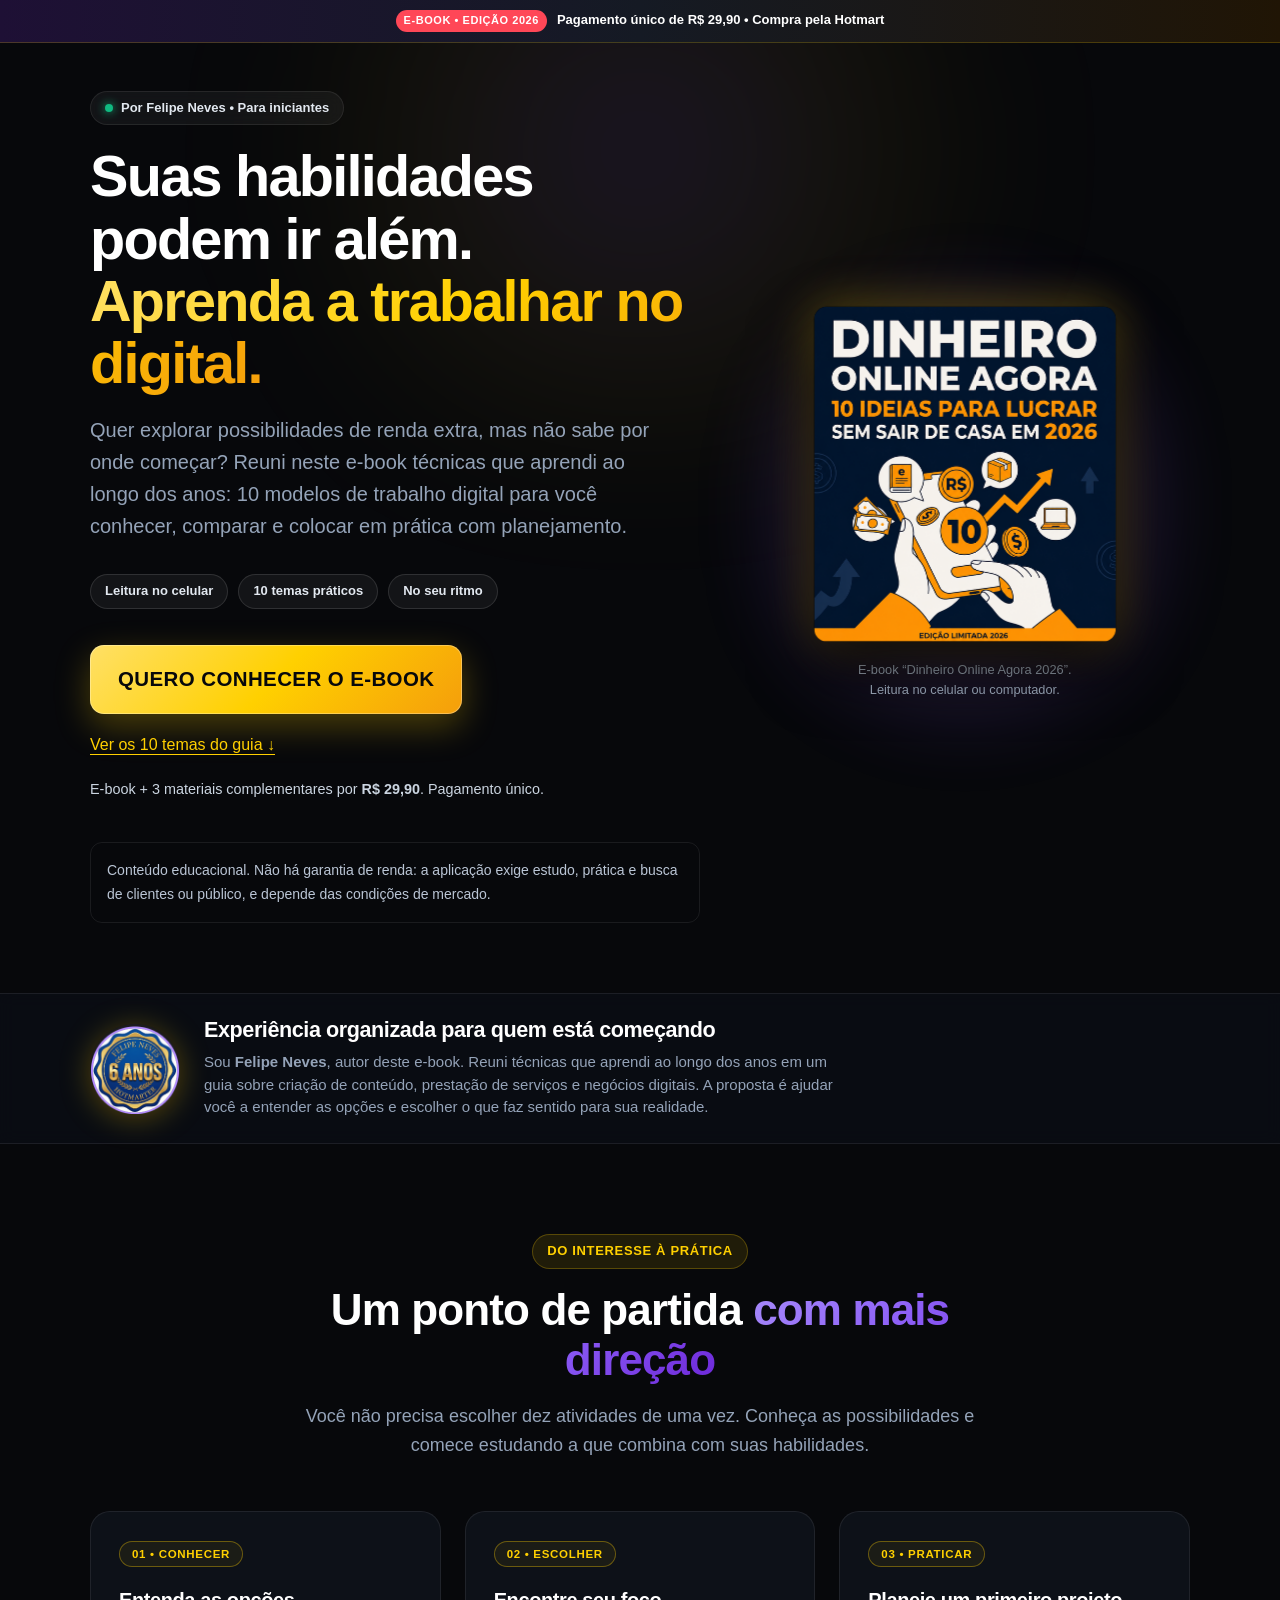
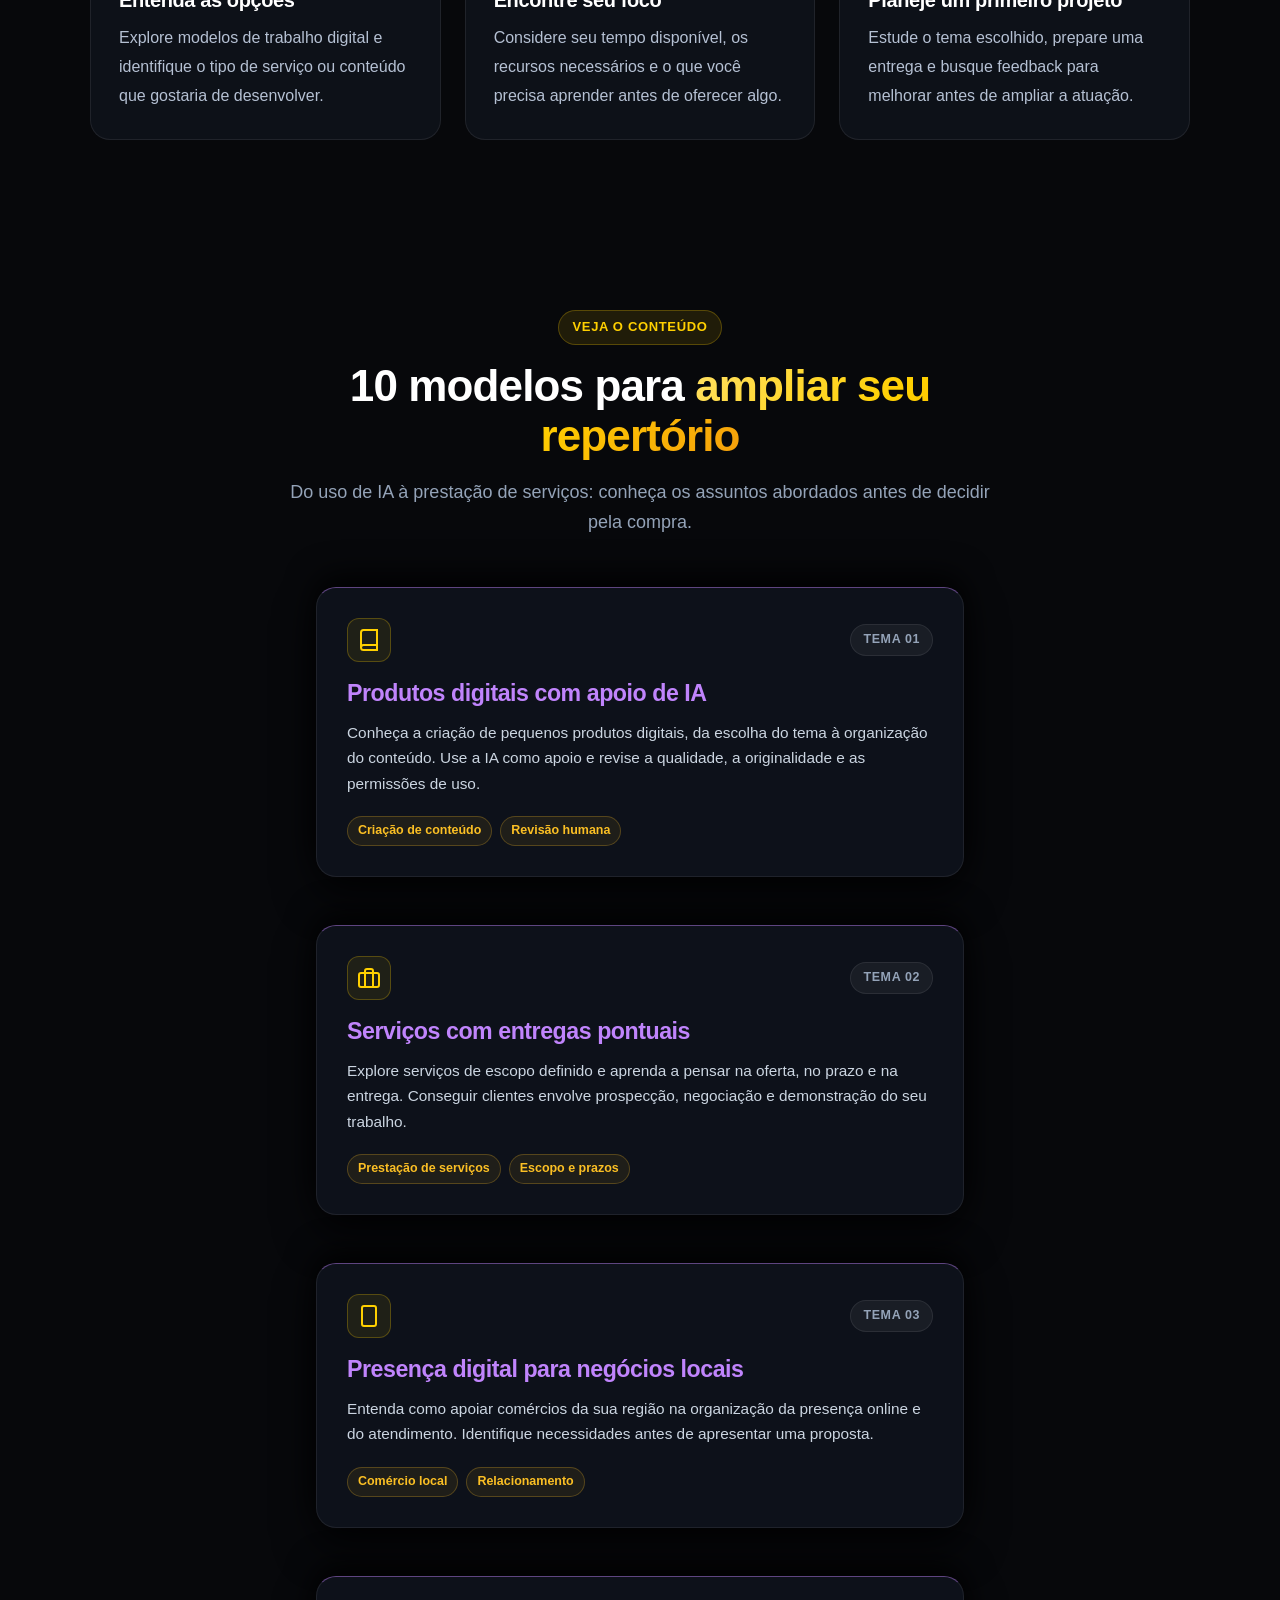
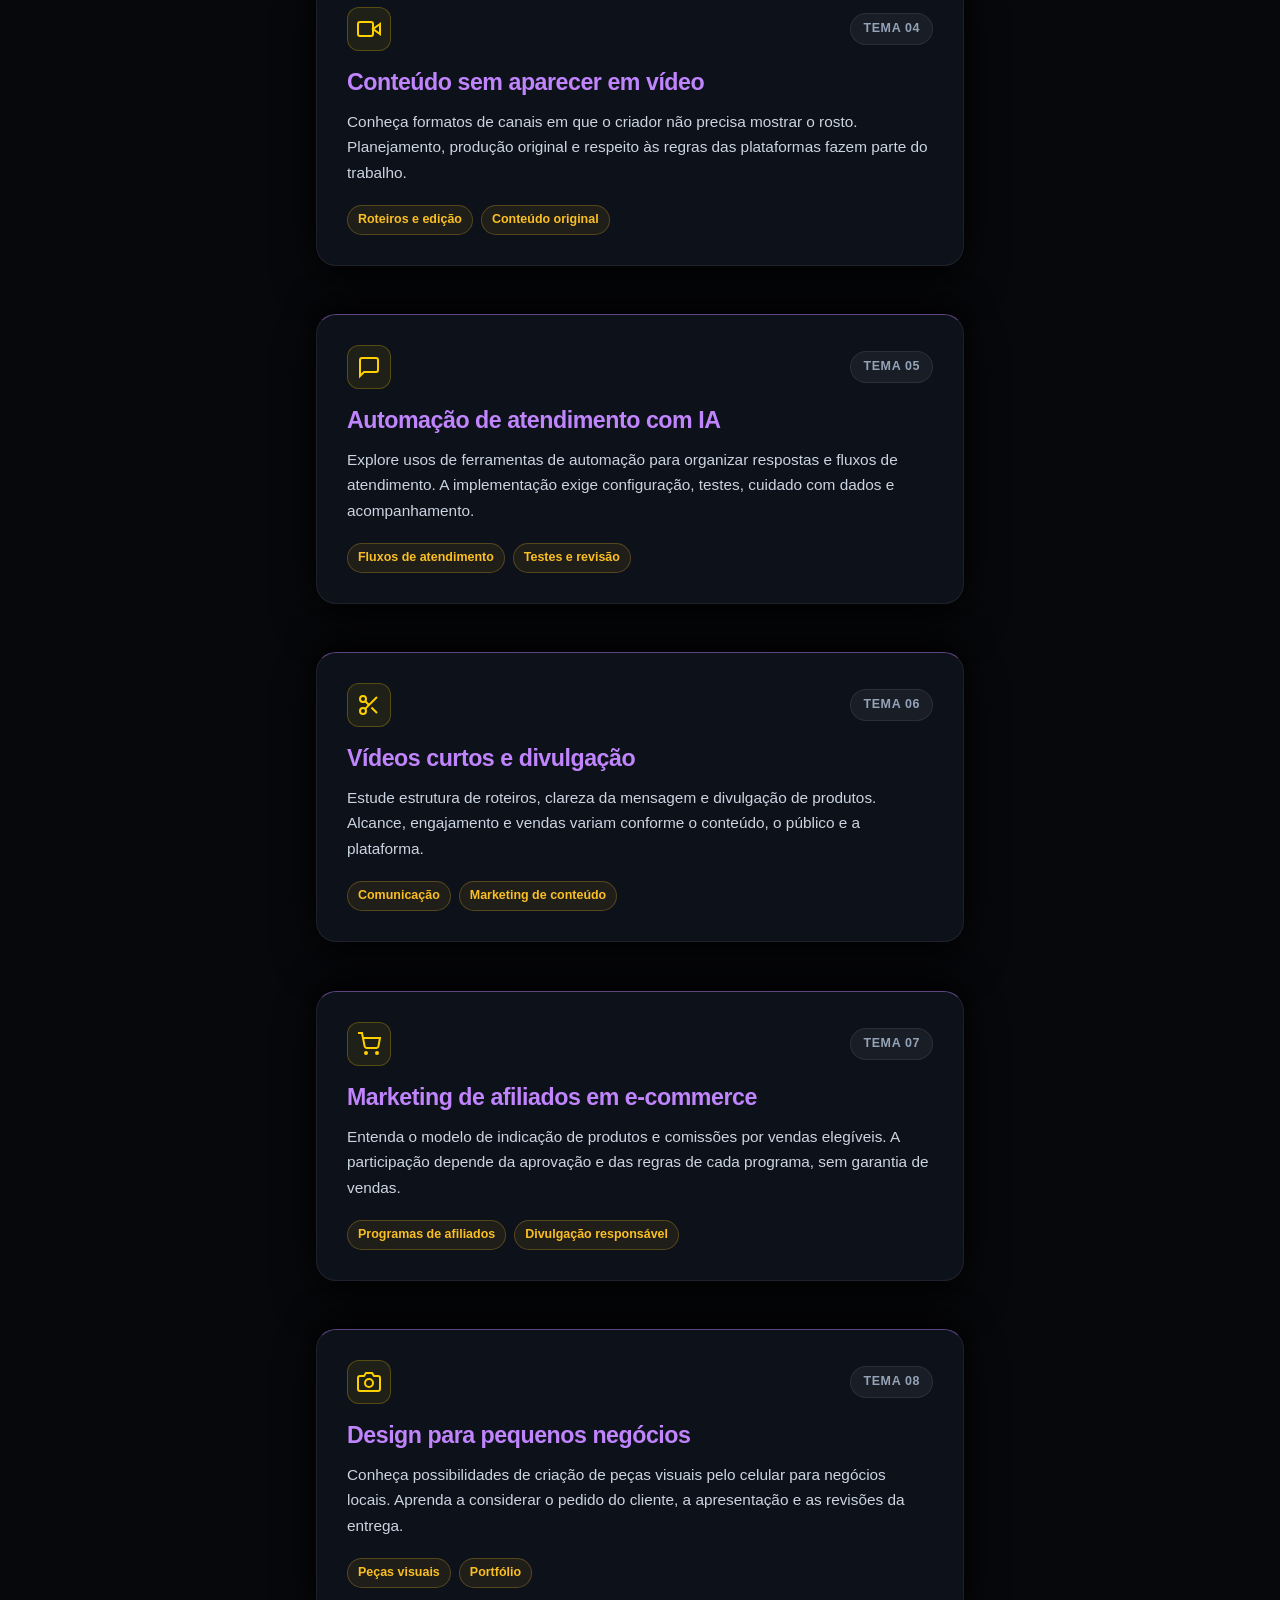
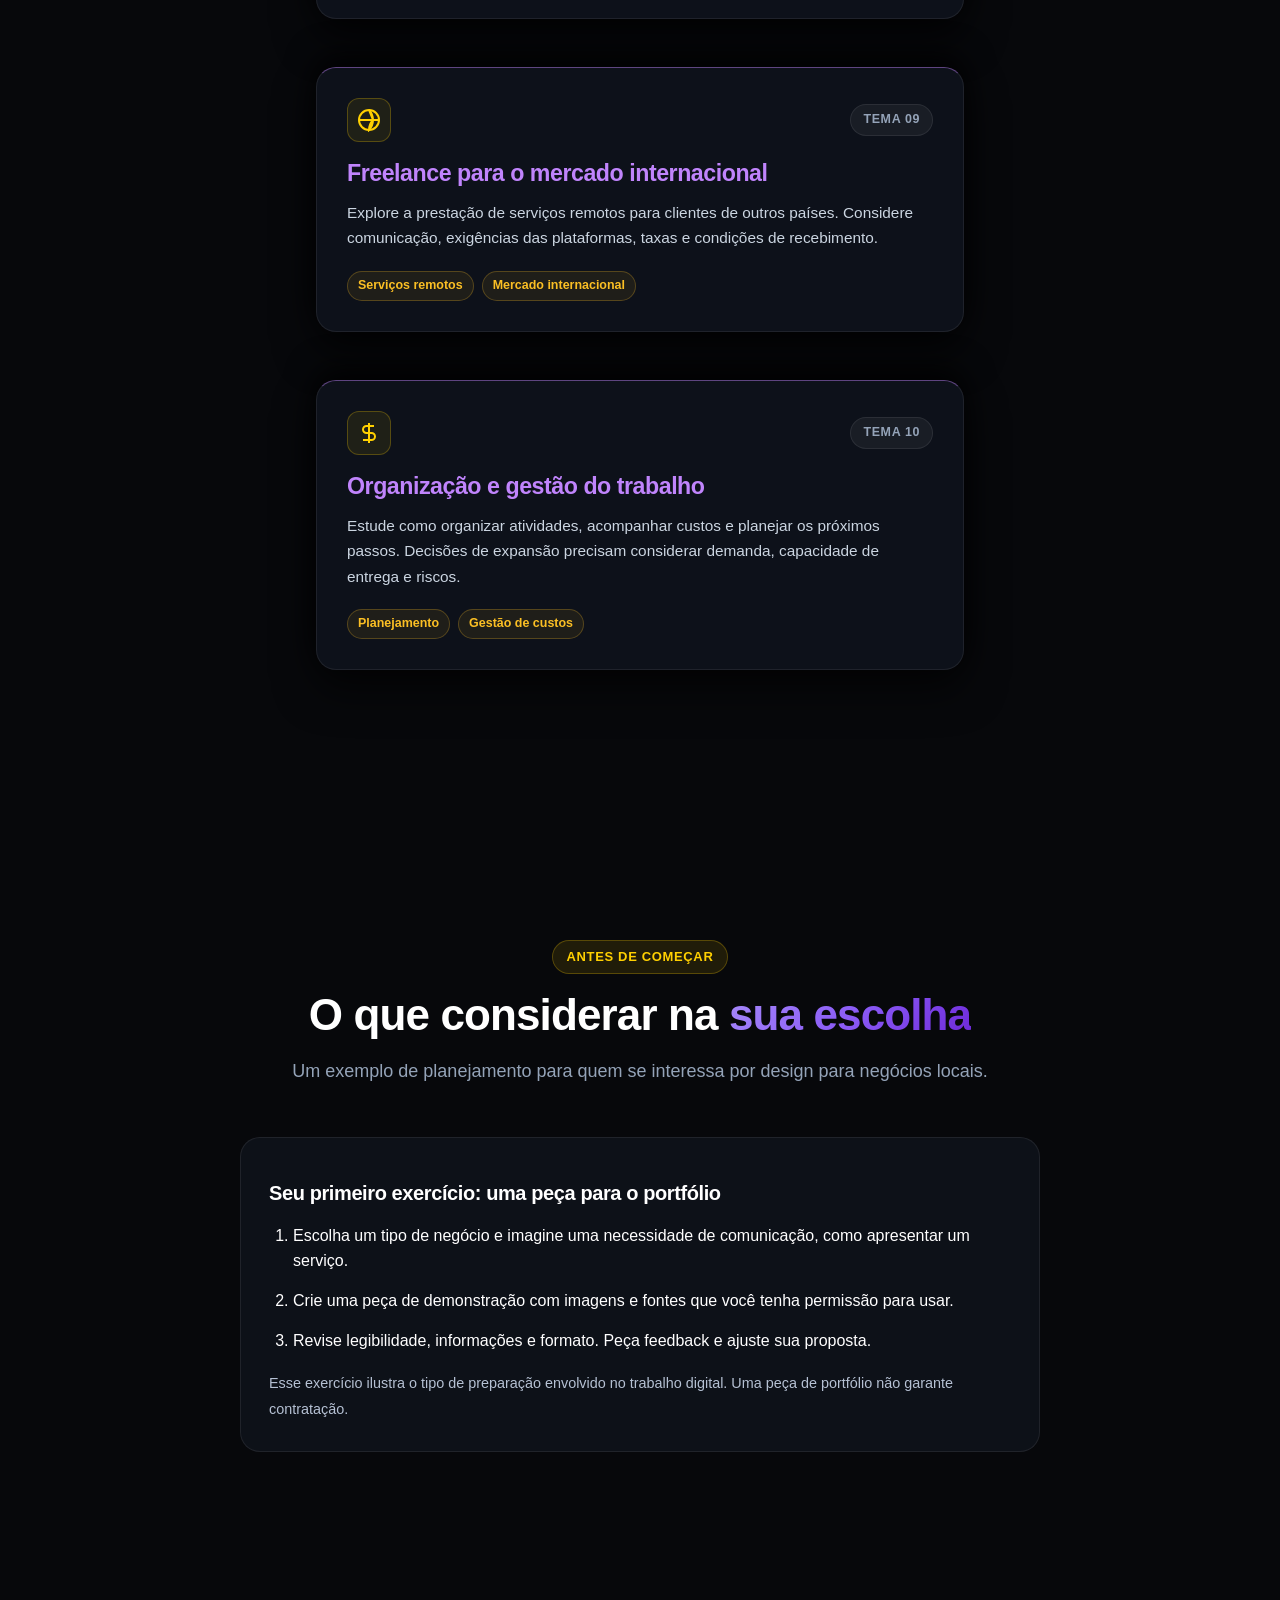
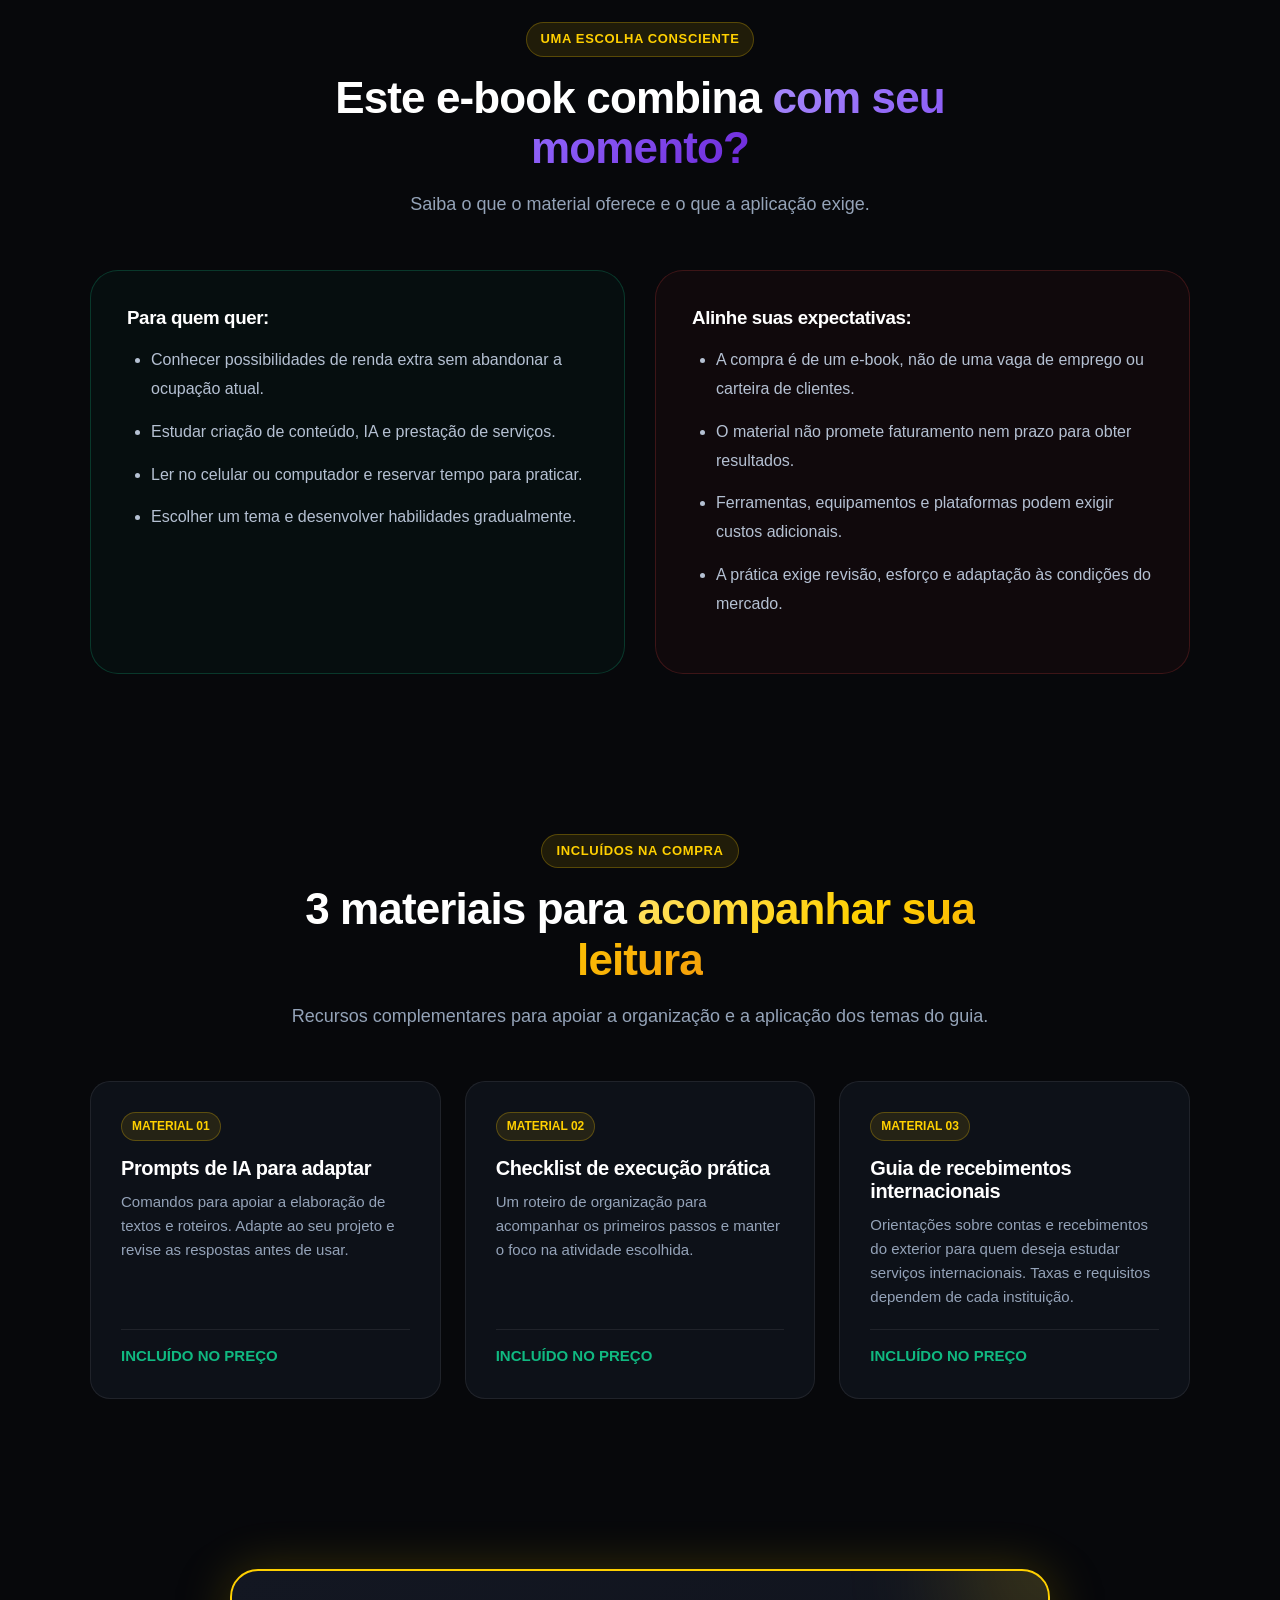
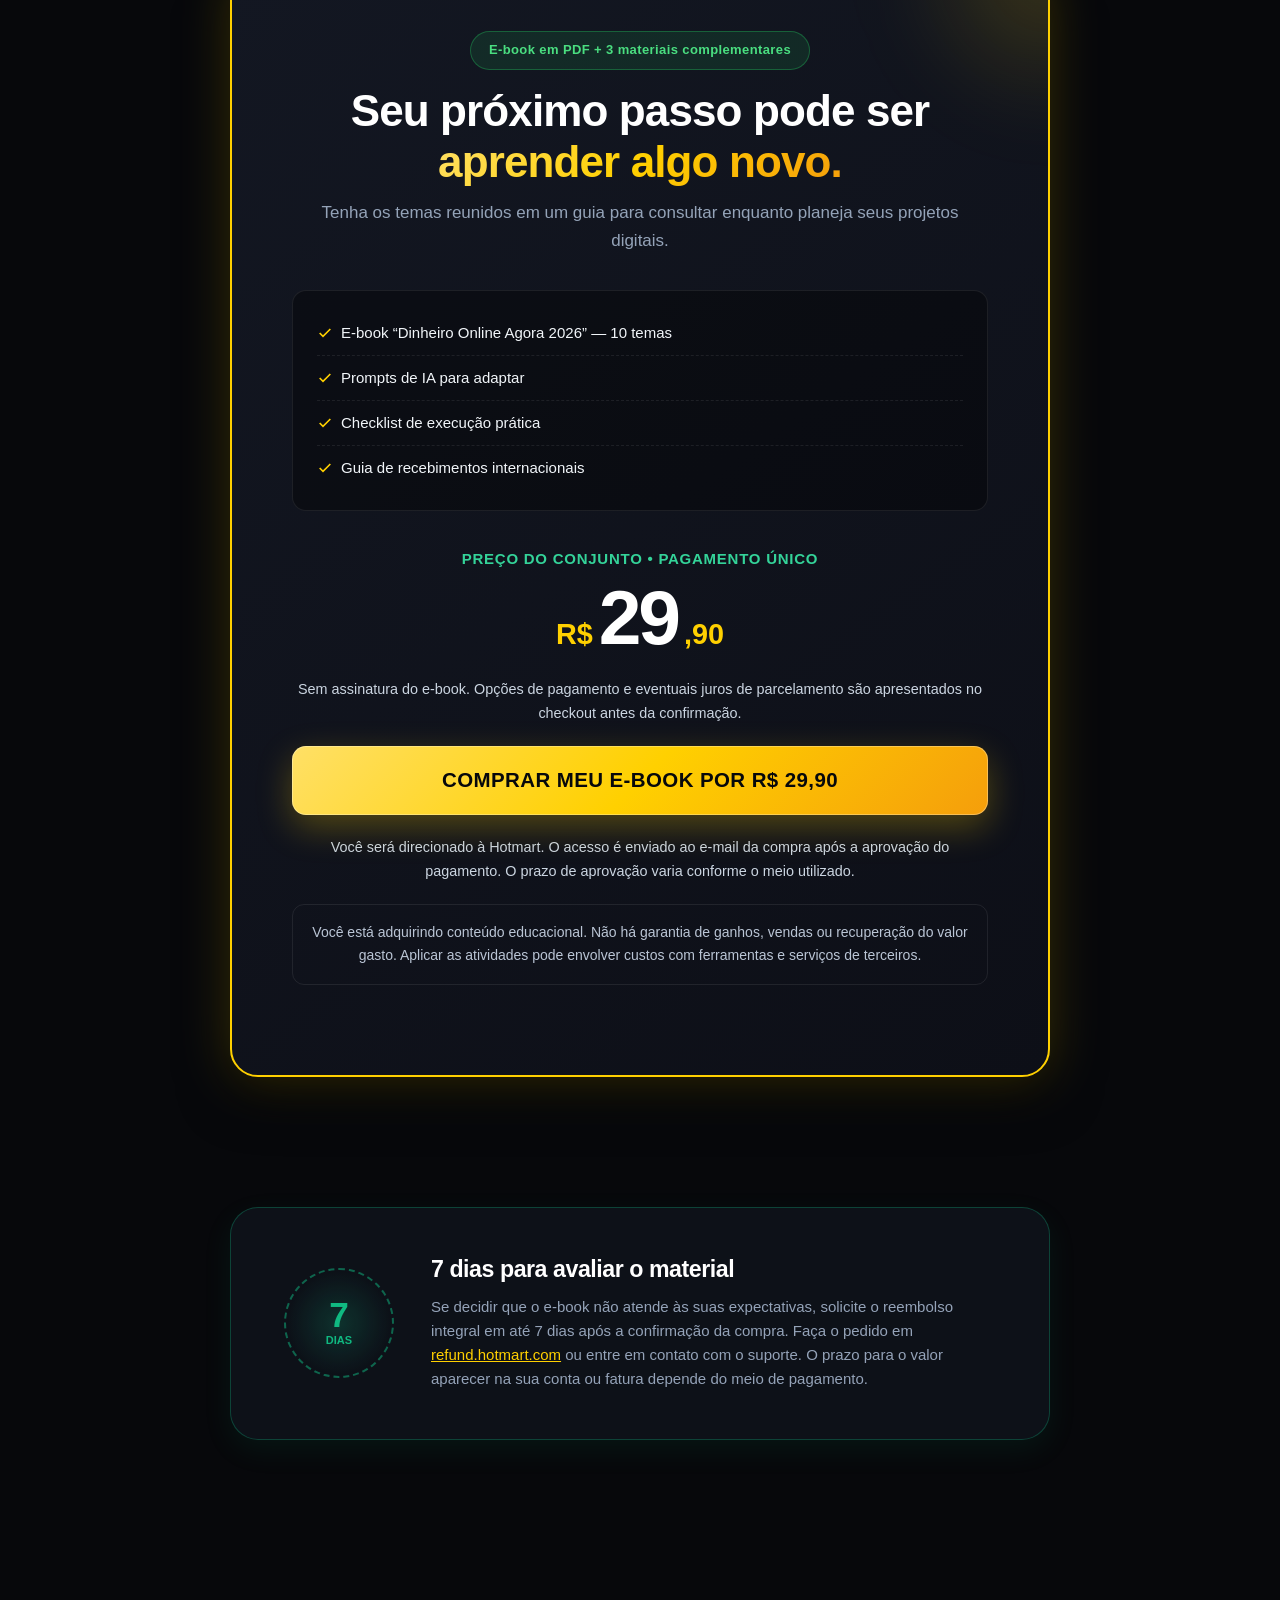
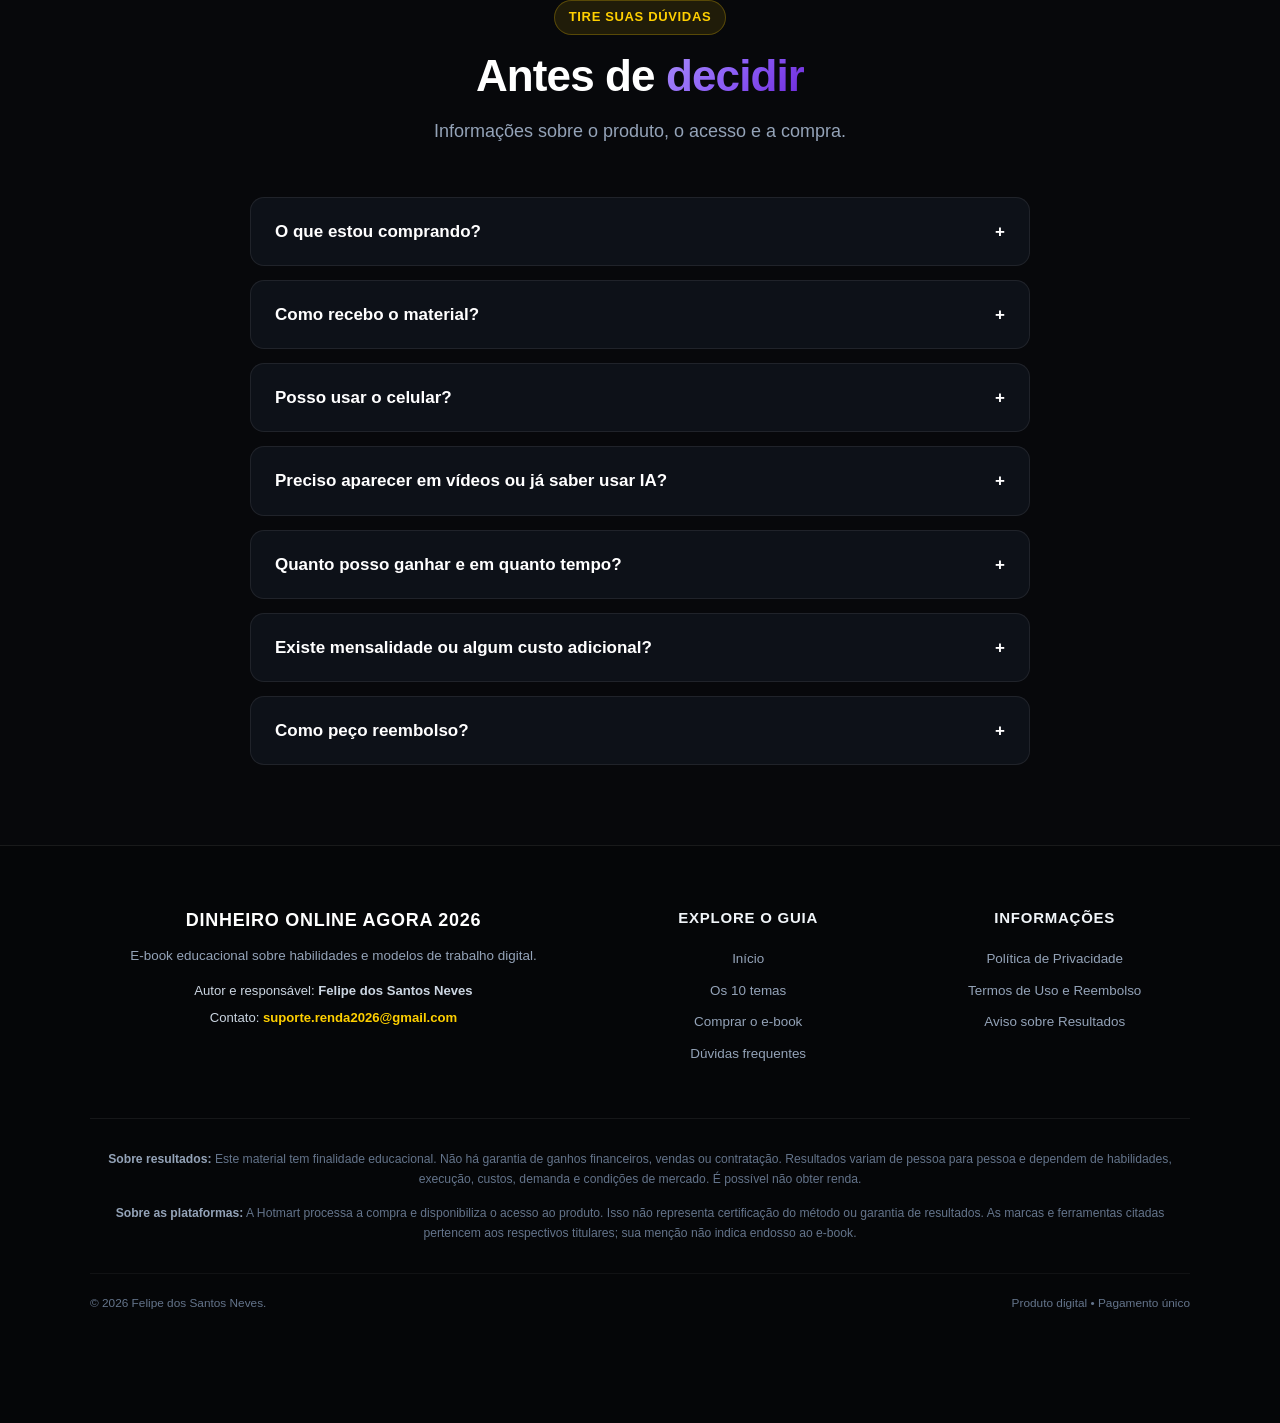
==== commit 2c92f914: "Restaura imagens originais e centraliza capa no celular" ====
--- a/index.html
+++ b/index.html
@@ -11,7 +11,10 @@
   <meta property="og:type" content="website">
   <meta property="og:title" content="Dinheiro Online Agora 2026 | E-book de Trabalho Digital">
   <meta property="og:description" content="Um ponto de partida para estudar habilidades digitais e planejar seus primeiros projetos. E-book de Felipe Neves por R$ 29,90.">
-<!-- Favicon / App Icon -->
+  <meta property="og:image" content="assets/cover.png">
+  <meta property="og:image:alt" content="Capa do e-book Dinheiro Online Agora 2026">
+
+  <!-- Favicon / App Icon -->
   <link rel="icon" type="image/svg+xml" href="assets/favicon.svg">
   <link rel="icon" type="image/png" href="assets/favicon.png">
   <link rel="apple-touch-icon" href="assets/favicon.png">
@@ -38,11 +41,11 @@
   </div>
   <div class="hero-visual"><div class="mockup-wrapper"><div class="mockup-glow"></div>
     <div class="book-3d-card" id="bookMockup">
-      <div class="book-preview"><span class="book-kicker">E-BOOK • EDIÇÃO 2026</span><h2>DINHEIRO<br>ONLINE<br><span class="text-gold">AGORA</span></h2><div class="book-rule"></div><p>10 modelos de trabalho digital para conhecer e explorar</p><span class="book-number" aria-hidden="true">10</span><strong>FELIPE NEVES</strong></div>
-    </div><p class="mockup-caption">Apresentação ilustrativa do e-book “Dinheiro Online Agora 2026”. Produto digital, sem envio de livro físico.</p>
+      <img src="assets/cover.png" alt="Capa do e-book Dinheiro Online Agora 2026, de Felipe Neves" width="600" height="667" fetchpriority="high">
+    </div><p class="mockup-caption">E-book “Dinheiro Online Agora 2026”.<br>Leitura no celular ou computador.</p>
   </div></div>
 </div></div></header>
-<section class="authority-strip"><div class="container"><div class="author-intro"><div class="author-initials" aria-hidden="true">FN</div><div class="authority-text"><h2>Experiência organizada para quem está começando</h2><p>Sou <strong>Felipe Neves</strong>, autor deste e-book. Reuni técnicas que aprendi ao longo dos anos em um guia sobre criação de conteúdo, prestação de serviços e negócios digitais. A proposta é ajudar você a entender as opções e escolher o que faz sentido para sua realidade.</p></div></div></div></section>
+<section class="authority-strip"><div class="container"><div class="author-intro"><div class="author-badge-container"><img src="assets/author-badge.png" alt="Felipe Neves — 6 anos Hotmarter" width="184" height="184" loading="lazy"></div><div class="authority-text"><h2>Experiência organizada para quem está começando</h2><p>Sou <strong>Felipe Neves</strong>, autor deste e-book. Reuni técnicas que aprendi ao longo dos anos em um guia sobre criação de conteúdo, prestação de serviços e negócios digitais. A proposta é ajudar você a entender as opções e escolher o que faz sentido para sua realidade.</p></div></div></div></section>
 <section class="reality-section"><div class="container"><div class="section-header"><span class="section-tag">Do interesse à prática</span><h2>Um ponto de partida <span class="text-purple">com mais direção</span></h2><p>Você não precisa escolher dez atividades de uma vez. Conheça as possibilidades e comece estudando a que combina com suas habilidades.</p></div><div class="learning-grid">
 <article class="learning-card"><span class="section-tag-mini">01 • CONHECER</span><h3>Entenda as opções</h3><p>Explore modelos de trabalho digital e identifique o tipo de serviço ou conteúdo que gostaria de desenvolver.</p></article>
 <article class="learning-card"><span class="section-tag-mini">02 • ESCOLHER</span><h3>Encontre seu foco</h3><p>Considere seu tempo disponível, os recursos necessários e o que você precisa aprender antes de oferecer algo.</p></article>
@@ -105,4 +108,4 @@
 <div class="footer-brand-col"><div class="footer-logo-title">DINHEIRO ONLINE AGORA 2026</div><p class="footer-brand-desc">E-book educacional sobre habilidades e modelos de trabalho digital.</p><div class="footer-author-meta"><span>Autor e responsável: <strong>Felipe dos Santos Neves</strong></span><span>Contato: <a class="footer-support-email" href="mailto:suporte.renda2026@gmail.com">suporte.renda2026@gmail.com</a></span></div></div>
 <nav class="footer-links-col" aria-label="Navegação"><div class="footer-col-title">Explore o guia</div><div class="footer-nav-links"><a href="index.html#inicio">Início</a><a href="index.html#metodos">Os 10 temas</a><a href="index.html#comprar">Comprar o e-book</a><a href="index.html#faq">Dúvidas frequentes</a></div></nav>
 <nav class="footer-links-col" aria-label="Informações da compra"><div class="footer-col-title">Informações</div><div class="footer-nav-links"><a href="privacidade.html">Política de Privacidade</a><a href="termos.html">Termos de Uso e Reembolso</a><a href="aviso-legal.html">Aviso sobre Resultados</a></div></nav>
-</div><div class="footer-divider"></div><div class="footer-disclaimers"><p><strong>Sobre resultados:</strong> Este material tem finalidade educacional. Não há garantia de ganhos financeiros, vendas ou contratação. Resultados variam de pessoa para pessoa e dependem de habilidades, execução, custos, demanda e condições de mercado. É possível não obter renda.</p><p><strong>Sobre as plataformas:</strong> A Hotmart processa a compra e disponibiliza o acesso ao produto. Isso não representa certificação do método ou garantia de resultados. As marcas e ferramentas citadas pertencem aos respectivos titulares; sua menção não indica endosso ao e-book.</p></div><div class="footer-bottom-bar"><span>© 2026 Felipe dos Santos Neves.</span><span>Produto digital • Pagamento único</span></div></div></footer><div class="fixed-conversion-dock" id="conversionDock"><div class="dock-purchase-card" id="mobileStickyBar" hidden><div class="sticky-info"><span class="sticky-promo">E-book + 3 materiais</span><span class="sticky-price">R$ 29,90</span></div><a href="#comprar" class="btn-sticky-cta" id="sticky-cta-btn">Ver oferta</a></div></div><script src="script.js"></script></body></html>+</div><div class="footer-divider"></div><div class="footer-disclaimers"><p><strong>Sobre resultados:</strong> Este material tem finalidade educacional. Não há garantia de ganhos financeiros, vendas ou contratação. Resultados variam de pessoa para pessoa e dependem de habilidades, execução, custos, demanda e condições de mercado. É possível não obter renda.</p><p><strong>Sobre as plataformas:</strong> A Hotmart processa a compra e disponibiliza o acesso ao produto. Isso não representa certificação do método ou garantia de resultados. As marcas e ferramentas citadas pertencem aos respectivos titulares; sua menção não indica endosso ao e-book.</p></div><div class="footer-bottom-bar"><span>© 2026 Felipe dos Santos Neves.</span><span>Produto digital • Pagamento único</span></div></div></footer><div class="fixed-conversion-dock" id="conversionDock"><div class="dock-purchase-card" id="mobileStickyBar" hidden><div class="sticky-info"><span class="sticky-promo">E-book + 3 materiais</span><span class="sticky-price">R$ 29,90</span></div><a href="#comprar" class="btn-sticky-cta" id="sticky-cta-btn">Ver oferta</a></div></div><script src="script.js"></script></body></html>
--- a/styles.css
+++ b/styles.css
@@ -75,16 +75,8 @@
 .secondary-link { color: var(--gold-primary); text-decoration: underline; text-underline-offset: 4px; }
 .purchase-note { color: #cbd5e1; font-size: .9rem; margin: 20px 0; line-height: 1.7; }
 .results-note { color: #bac5d5; font-size: .875rem; line-height: 1.7; padding: 16px; border: 1px solid var(--border-subtle); border-radius: 12px; margin-top: 20px; }
-.book-preview { padding: 28px; min-height: 420px; background: linear-gradient(145deg, #16233b, #090f1c 75%); border: 1px solid #44516c; border-radius: 12px; display: flex; flex-direction: column; gap: 20px; }
-.book-preview h2 { font-size: 2.65rem; line-height: 1.05; letter-spacing: -1px; }
-.book-preview p { color: #dce3ee; font-size: 1rem; }
-.book-kicker { font-size: .65rem; letter-spacing: 2px; color: #facc15; }
-.book-rule { width: 50px; height: 3px; background: var(--gold-primary); }
-.book-number { font-size: 4.5rem; font-weight: 900; line-height: 1; color: var(--gold-primary); }
-.book-preview strong { font-size: .75rem; letter-spacing: 2px; }
-.mockup-wrapper .mockup-caption { max-width: 300px; text-align: center; font-size: .75rem; line-height: 1.6; color: #aab8cb; margin-top: 30px; }
+.mockup-wrapper .mockup-caption { position: relative; max-width: 300px; text-align: center; font-size: .8rem; line-height: 1.6; color: #aab8cb; margin: 24px auto 0; }
 .author-intro { display: flex; align-items: center; gap: 24px; }
-.author-initials { width: 76px; height: 76px; flex-shrink: 0; display: grid; place-items: center; border: 1px solid var(--border-highlight); border-radius: 50%; font-size: 1.6rem; font-weight: 700; color: var(--gold-primary); }
 .author-intro h2 { font-size: 1.35rem; margin-bottom: 8px; }
 .learning-grid { display: grid; grid-template-columns: repeat(3, minmax(0, 1fr)); gap: 24px; }
 .learning-card, .sample-box { background: var(--bg-card); border: 1px solid var(--border-subtle); border-radius: 20px; padding: 28px; }
@@ -524,6 +516,7 @@
    7. 3D E-book Mockup & Visual Presentation
    -------------------------------------------------------------------------- */
 .hero-visual {
+  min-width: 0;
   display: flex;
   justify-content: center;
   align-items: center;
@@ -531,6 +524,12 @@
 }
 
 .mockup-wrapper {
+  display: flex;
+  flex-direction: column;
+  align-items: center;
+  width: 100%;
+  max-width: 380px;
+  min-width: 0;
   position: relative;
   perspective: 1200px;
   padding: 20px;
@@ -554,6 +553,8 @@
   position: relative;
   z-index: 2;
   width: 290px;
+  max-width: 100%;
+  flex-shrink: 0;
   border-radius: 12px;
   box-shadow: 
     -15px 25px 50px rgba(0, 0, 0, 0.7),
@@ -2148,7 +2149,7 @@
    -------------------------------------------------------------------------- */
 @media (max-width: 991px) {
   .hero-grid {
-    grid-template-columns: 1fr;
+    grid-template-columns: minmax(0, 1fr);
     text-align: center;
     gap: 50px;
   }
@@ -2290,7 +2291,12 @@
 
   .book-3d-card {
     width: 250px;
-    transform: rotateY(-8deg) rotateX(4deg);
+    transform: none;
+  }
+
+  .book-3d-card:hover,
+  .book-3d-card.is-center-active {
+    transform: none;
   }
 
   .floating-badge.badge-top {
@@ -3185,5 +3191,3 @@
   background: rgba(255, 255, 255, 0.1);
   border-color: rgba(255, 255, 255, 0.25);
 }
-
-
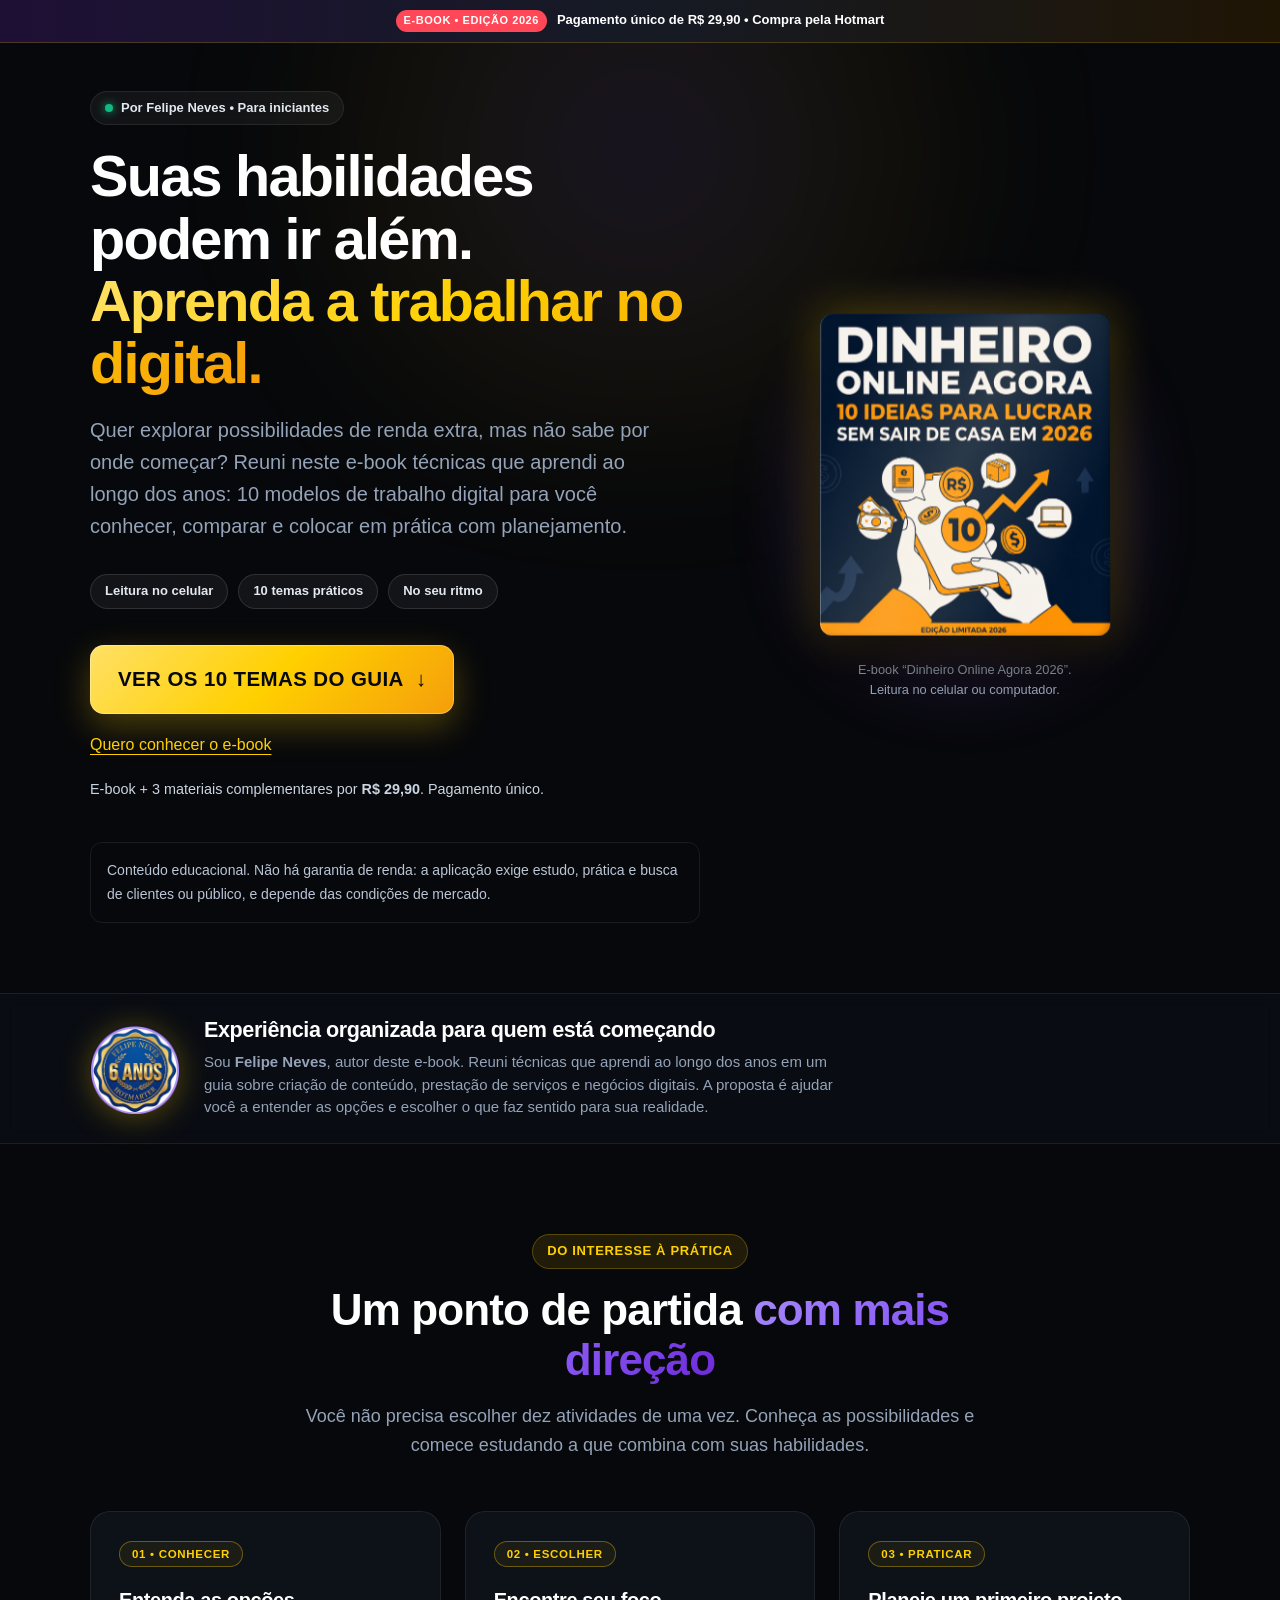
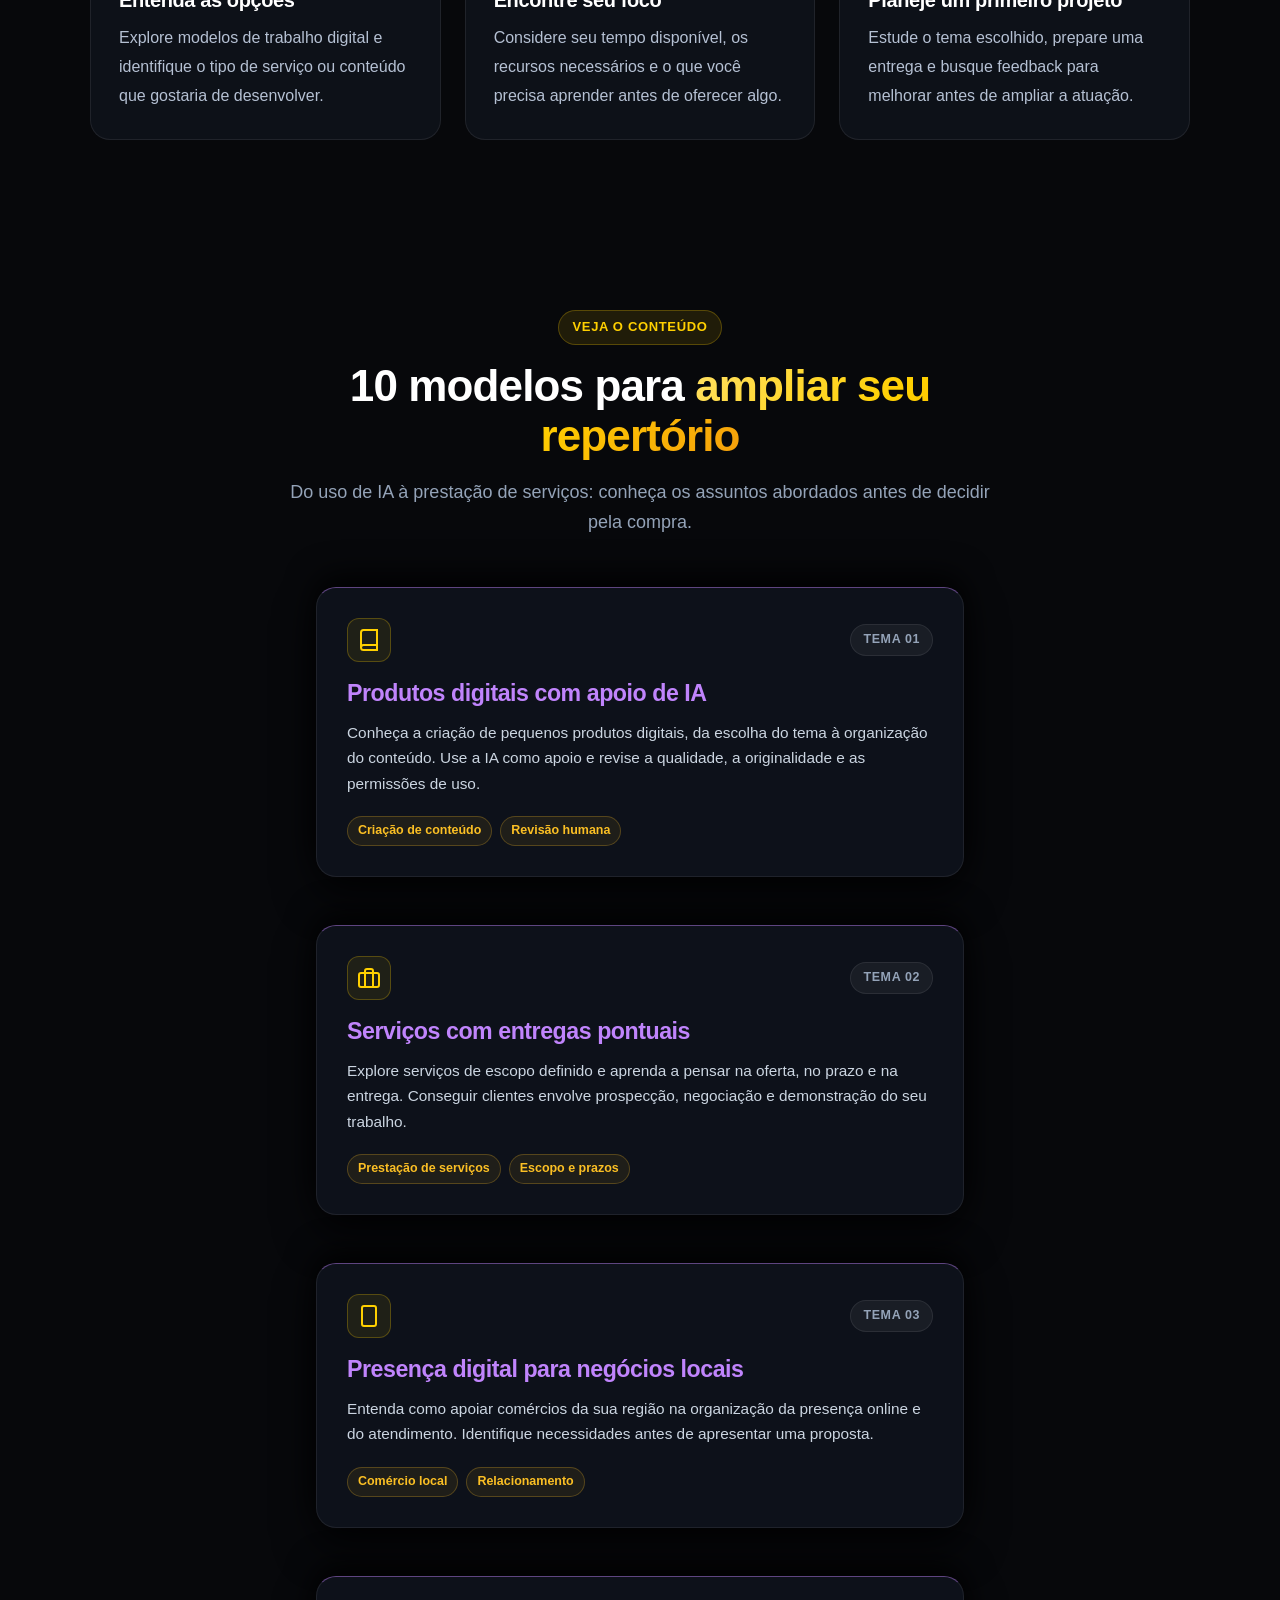
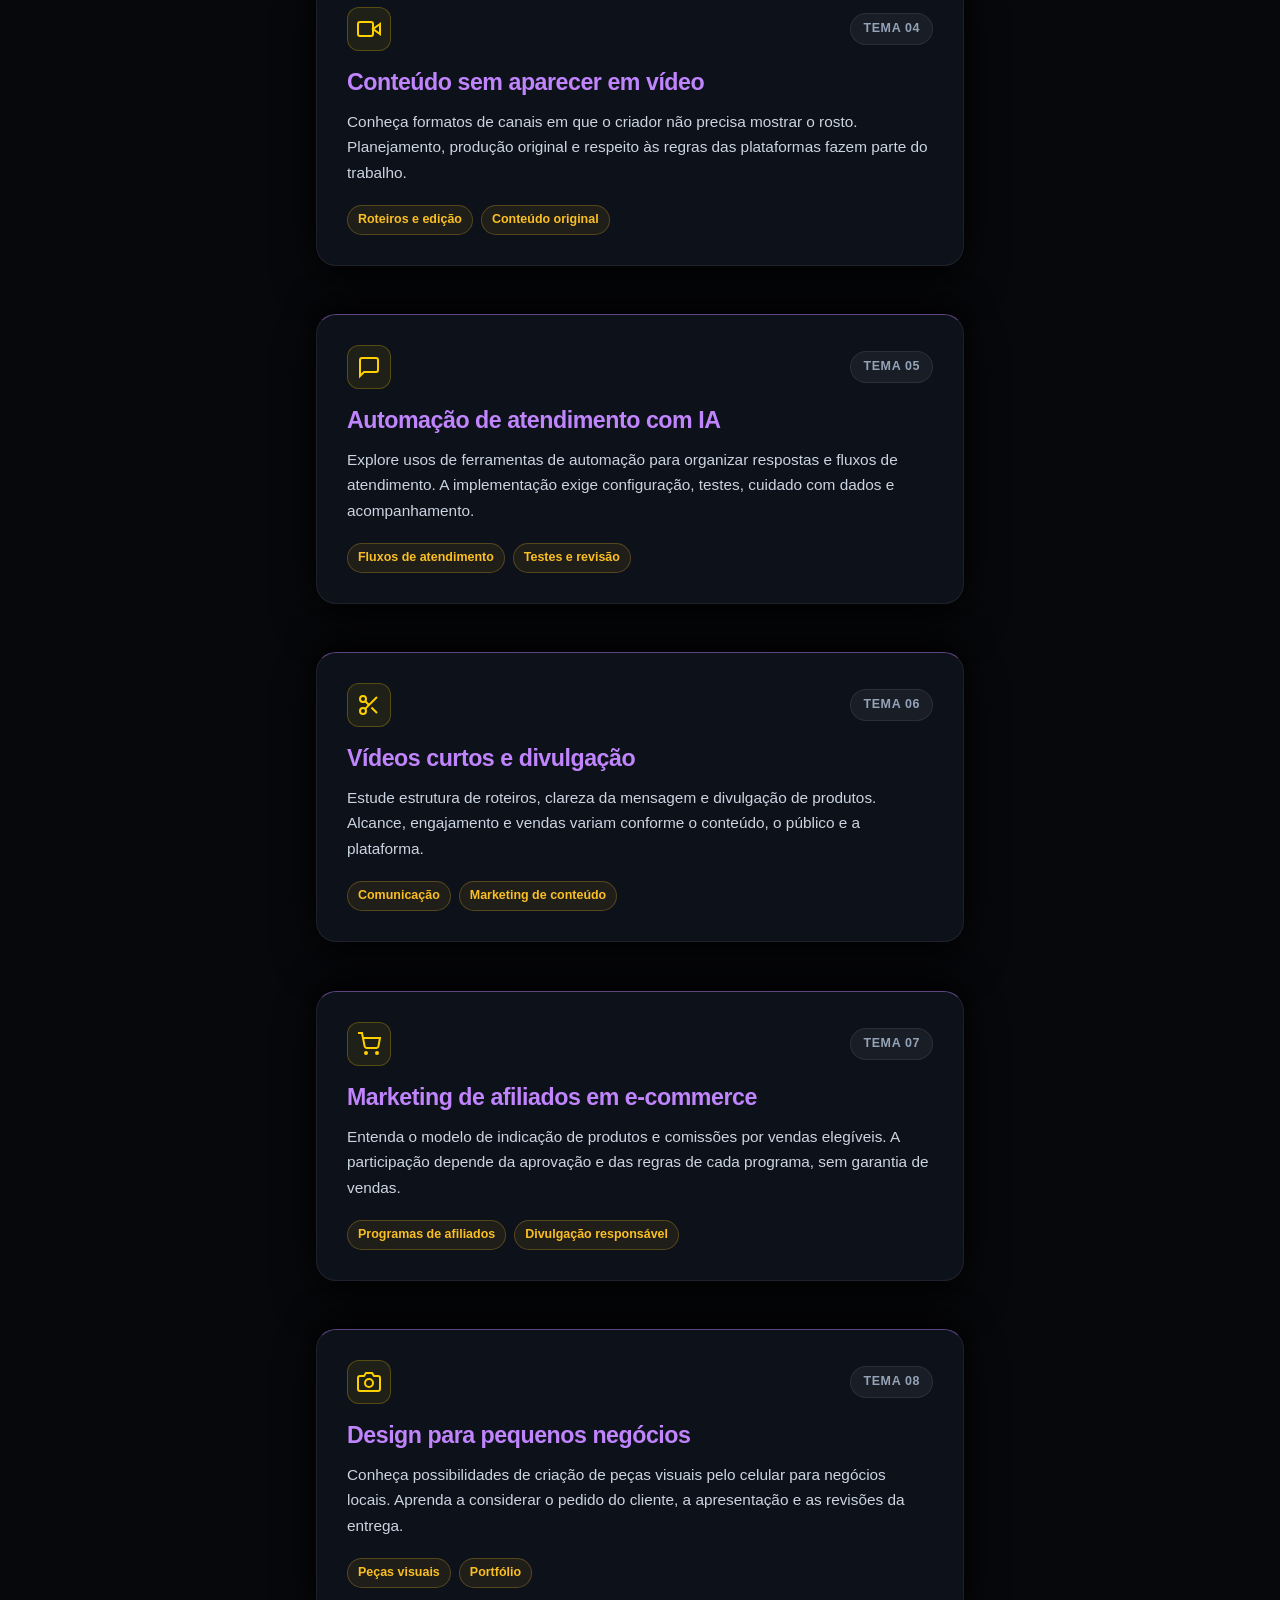
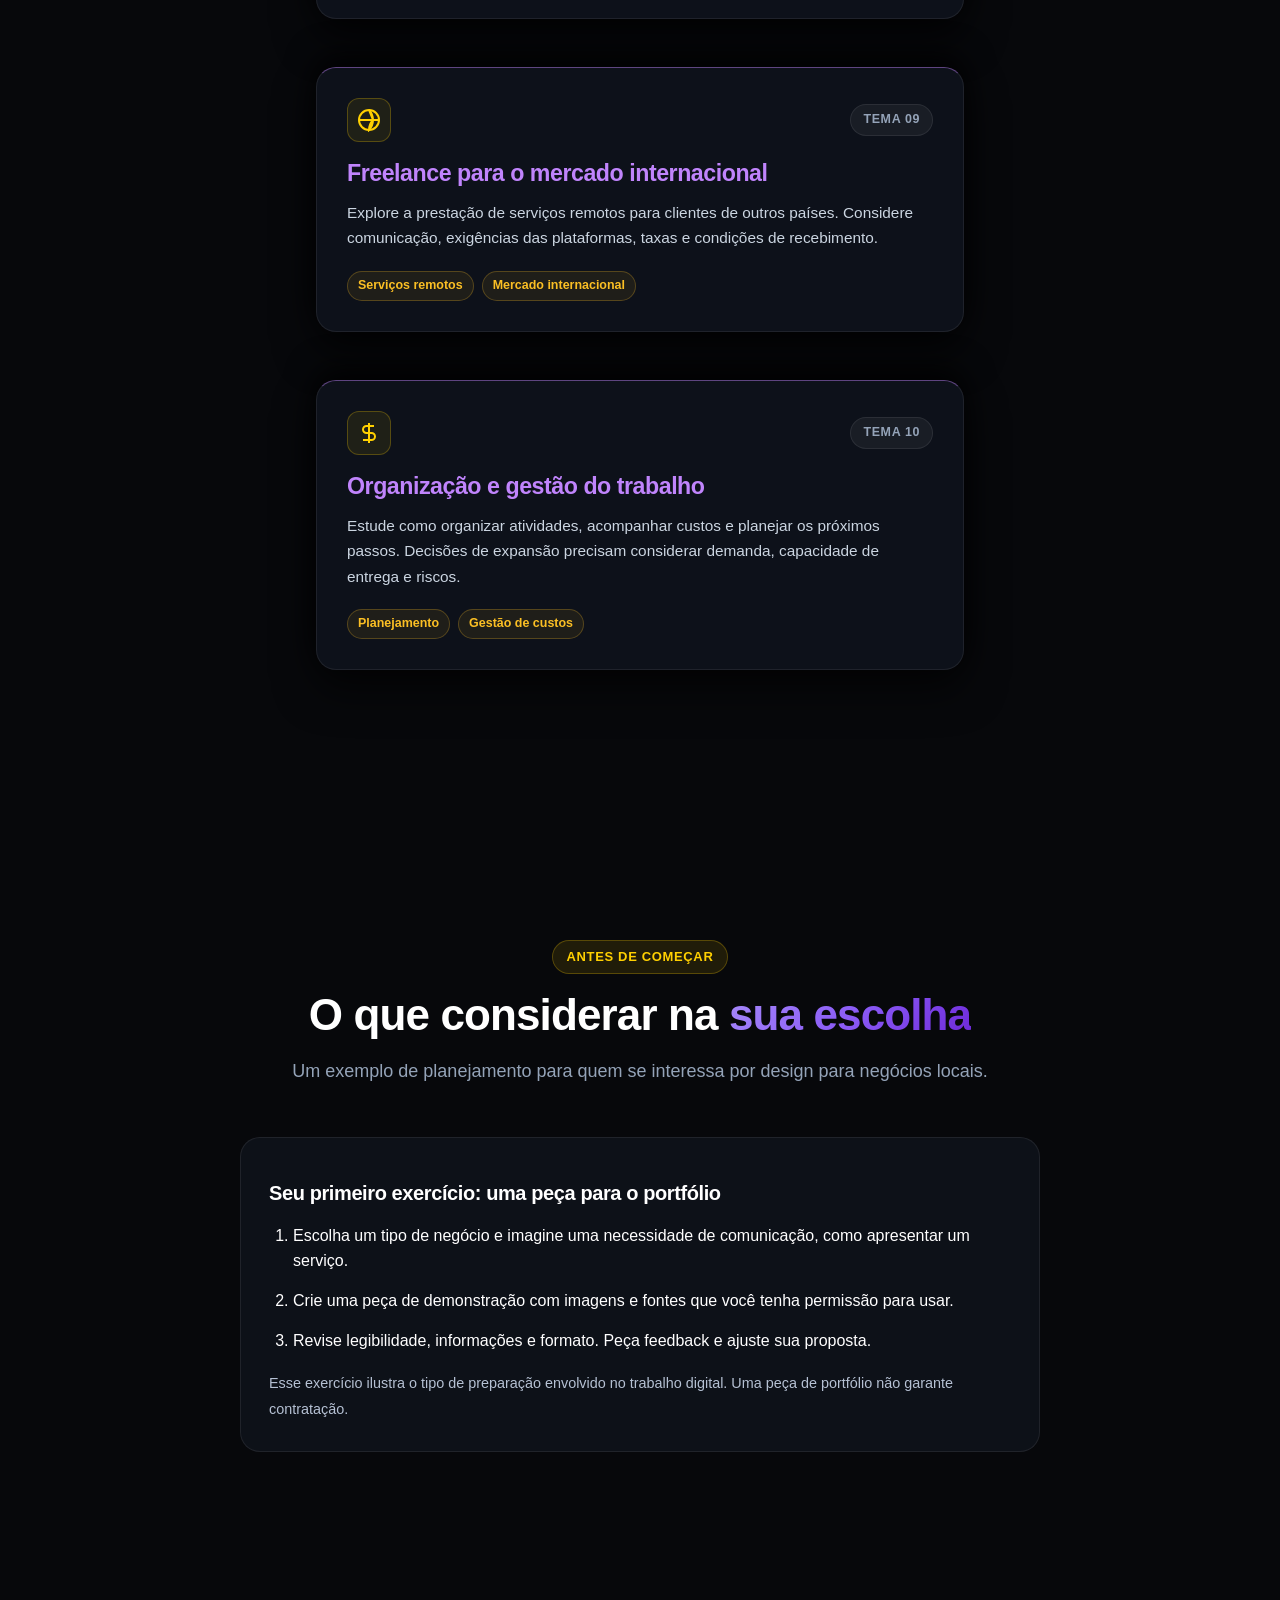
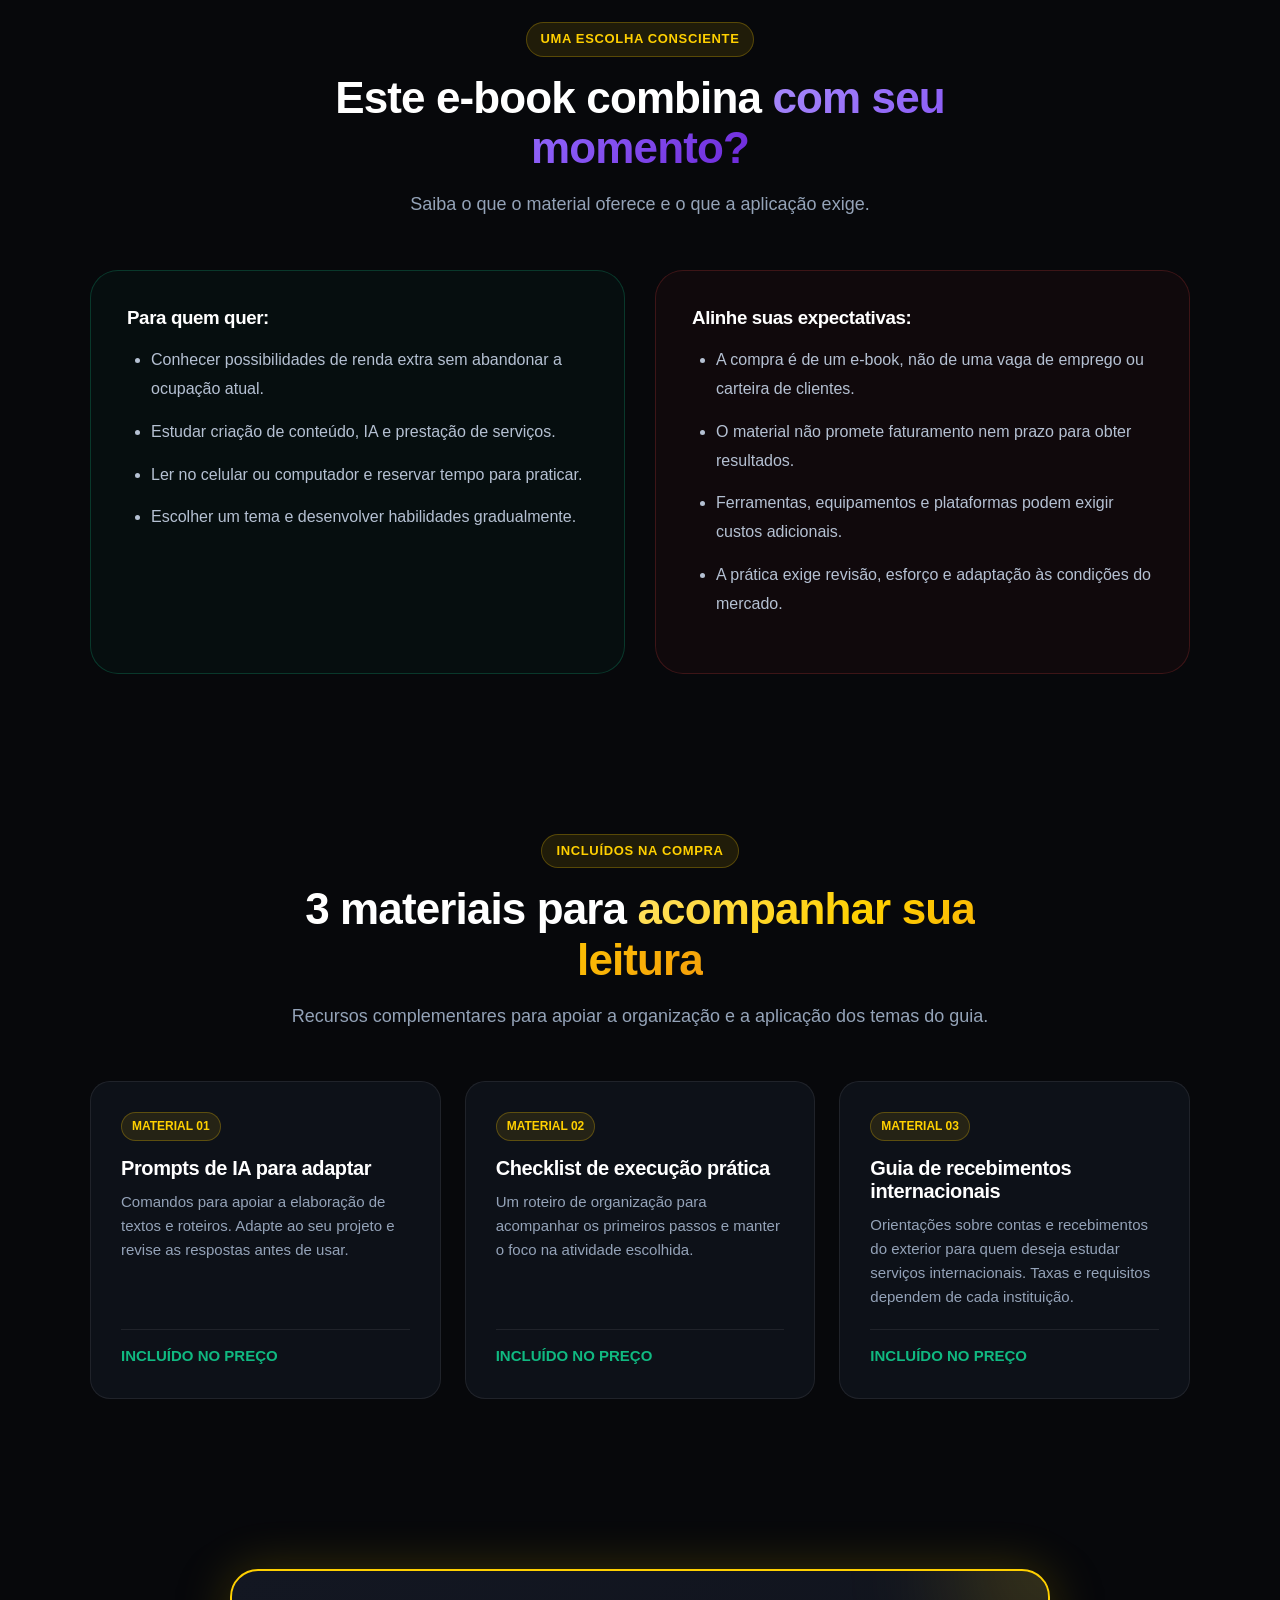
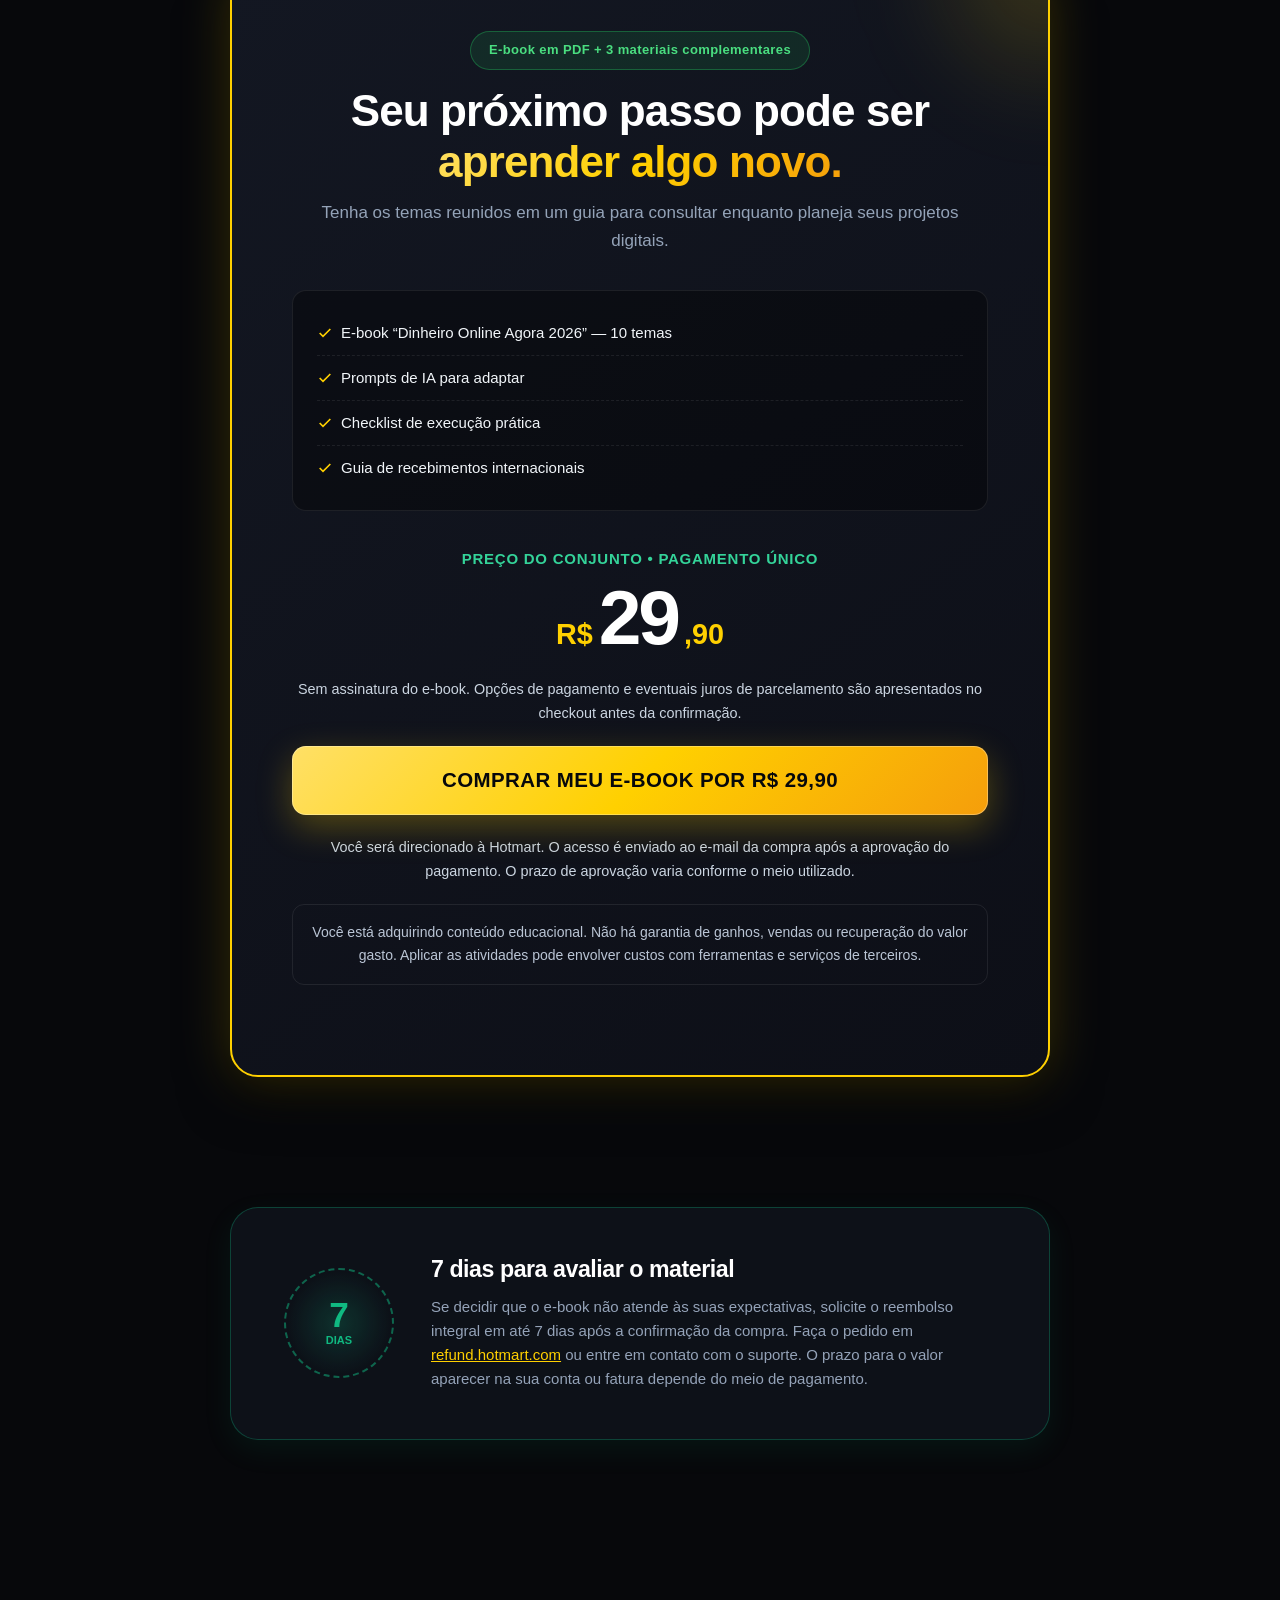
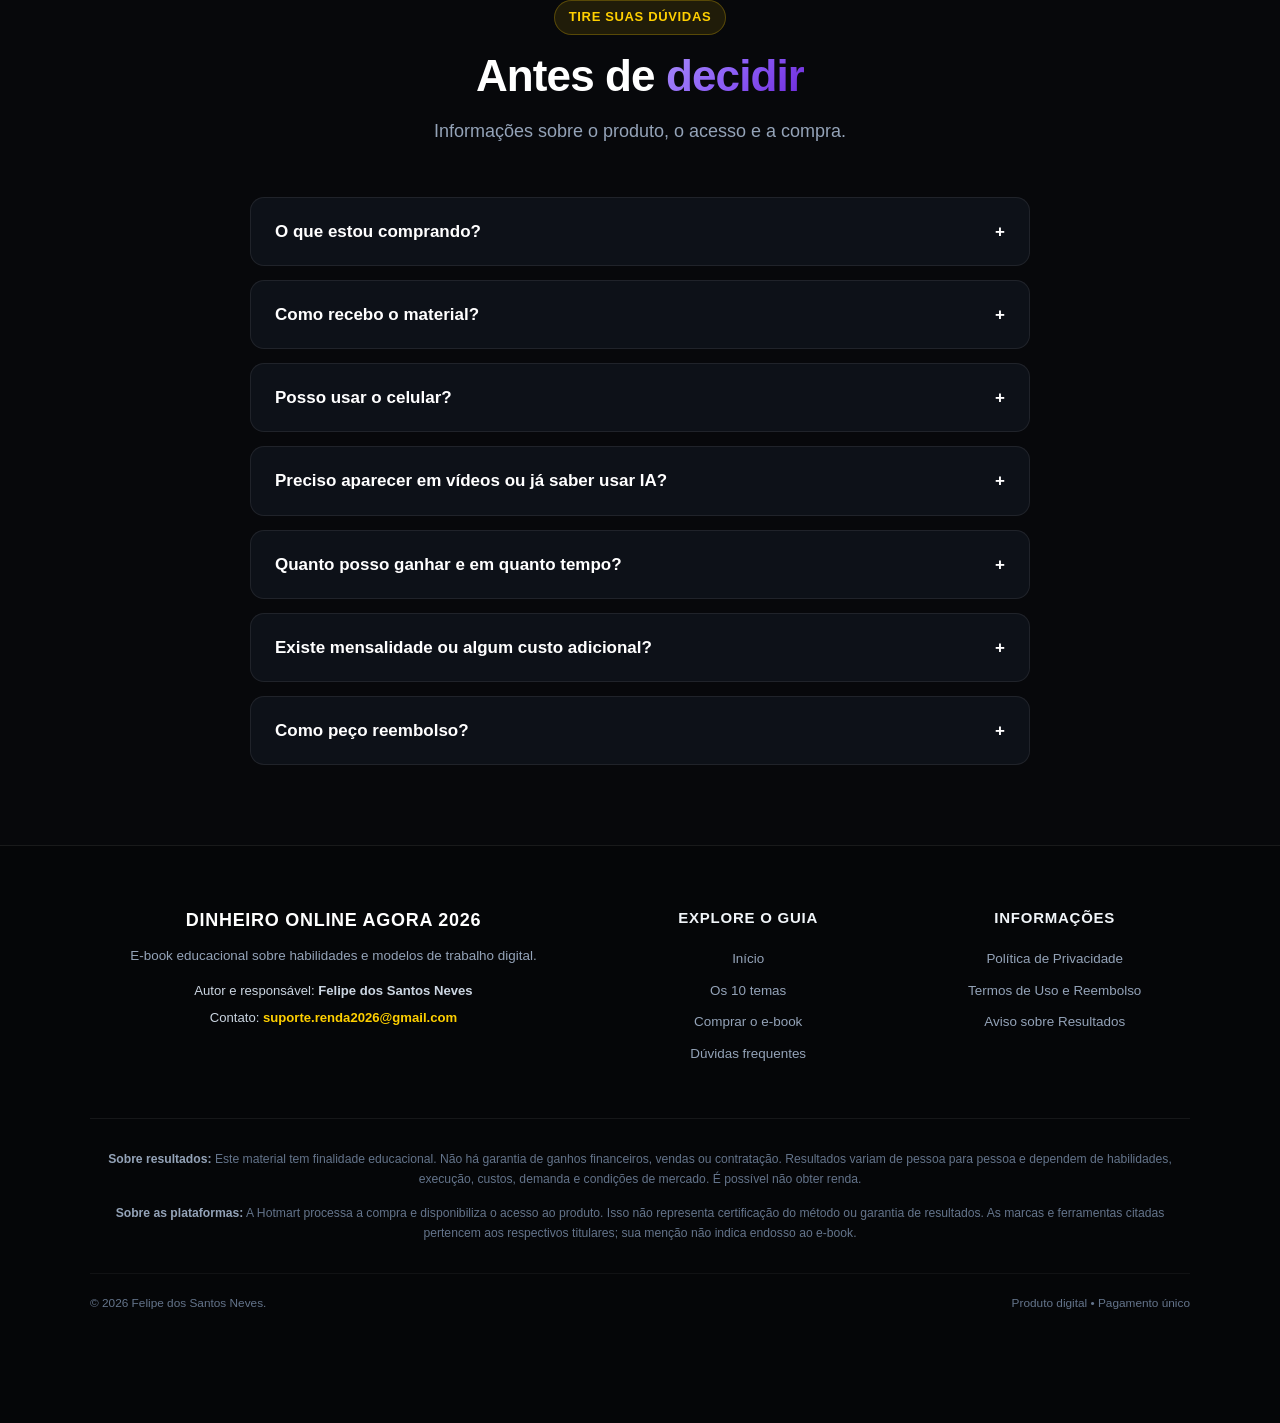
==== commit b5bdfe09: "Adiciona parallax sutil na capa e prioriza navegacao pelos temas" ====
--- a/index.html
+++ b/index.html
@@ -34,8 +34,8 @@
     <h1 class="hero-title">Suas habilidades podem ir além. <span class="text-gold">Aprenda a trabalhar no digital.</span></h1>
     <p class="hero-subtitle">Quer explorar possibilidades de renda extra, mas não sabe por onde começar? Reuni neste e-book técnicas que aprendi ao longo dos anos: 10 modelos de trabalho digital para você conhecer, comparar e colocar em prática com planejamento.</p>
     <div class="hero-proof-pills"><span class="proof-pill">Leitura no celular</span><span class="proof-pill">10 temas práticos</span><span class="proof-pill">No seu ritmo</span></div>
-    <div class="hero-actions"><a href="#comprar" class="btn-cta" id="hero-cta-btn"><span>Quero conhecer o e-book</span></a>
-      <a href="#metodos" class="secondary-link">Ver os 10 temas do guia ↓</a></div>
+    <div class="hero-actions"><a href="#metodos" class="btn-cta" id="hero-cta-btn"><span>Ver os 10 temas do guia</span><span class="discover-arrow" aria-hidden="true">↓</span></a>
+      <a href="#comprar" class="secondary-link">Quero conhecer o e-book</a></div>
     <p class="purchase-note">E-book + 3 materiais complementares por <strong>R$ 29,90</strong>. Pagamento único.</p>
     <p class="results-note">Conteúdo educacional. Não há garantia de renda: a aplicação exige estudo, prática e busca de clientes ou público, e depende das condições de mercado.</p>
   </div>
--- a/styles.css
+++ b/styles.css
@@ -73,6 +73,11 @@
 .skip-link:focus { top: 12px; }
 .hero-actions { display: flex; flex-direction: column; align-items: flex-start; gap: 18px; margin-top: 28px; }
 .secondary-link { color: var(--gold-primary); text-decoration: underline; text-underline-offset: 4px; }
+.hero-actions .secondary-link { transition: color .2s ease, text-underline-offset .2s ease; }
+.hero-actions .secondary-link:hover { color: #fff0b3; text-underline-offset: 7px; }
+.hero-actions .btn-cta::after { animation-duration: 9s; }
+.discover-arrow { flex-shrink: 0; transition: transform .25s ease; }
+.hero-actions .btn-cta:hover .discover-arrow { transform: translateY(3px); }
 .purchase-note { color: #cbd5e1; font-size: .9rem; margin: 20px 0; line-height: 1.7; }
 .results-note { color: #bac5d5; font-size: .875rem; line-height: 1.7; padding: 16px; border: 1px solid var(--border-subtle); border-radius: 12px; margin-top: 20px; }
 .mockup-wrapper .mockup-caption { position: relative; max-width: 300px; text-align: center; font-size: .8rem; line-height: 1.6; color: #aab8cb; margin: 24px auto 0; }
@@ -595,6 +600,37 @@
   display: block;
 }
 
+/* One scroll-driven movement, with a restrained reflection over the original cover. */
+.mockup-wrapper.has-book-motion .book-3d-card {
+  transform: translateY(var(--book-lift, 0px)) rotateX(var(--book-x, 0deg)) rotateY(var(--book-y, 0deg));
+  transform-origin: center;
+  transition: transform 140ms ease-out, box-shadow .4s ease;
+}
+.has-book-motion .book-3d-card::after {
+  content: '';
+  position: absolute;
+  inset: 0;
+  border-radius: inherit;
+  pointer-events: none;
+  background: linear-gradient(115deg, transparent 30%, rgba(255, 245, 215, .16) 48%, transparent 66%);
+  background-size: 240% 100%;
+  background-position: var(--book-light, 50%) center;
+  box-shadow: inset 1px 0 0 rgba(255, 255, 255, .28), inset -3px 0 5px rgba(0, 0, 0, .18);
+}
+.mockup-wrapper.has-book-motion .mockup-glow {
+  animation: none;
+  transform: translate(-50%, calc(-50% + var(--glow-drift, 0px)));
+  transition: transform 180ms ease-out, opacity .4s ease;
+}
+@media (hover: hover) and (pointer: fine) {
+  .learning-card { transition: transform .25s ease, border-color .25s ease; }
+  .learning-card:hover { transform: translateY(-3px); border-color: var(--border-highlight); }
+}
+@media (prefers-reduced-motion: reduce) {
+  .mockup-glow { transform: translate(-50%, -50%) !important; }
+  .learning-card:hover, .discover-arrow, .btn-cta:hover { transform: none !important; }
+}
+
 /* Floating Badges Around Book */
 .floating-badge {
   position: absolute;
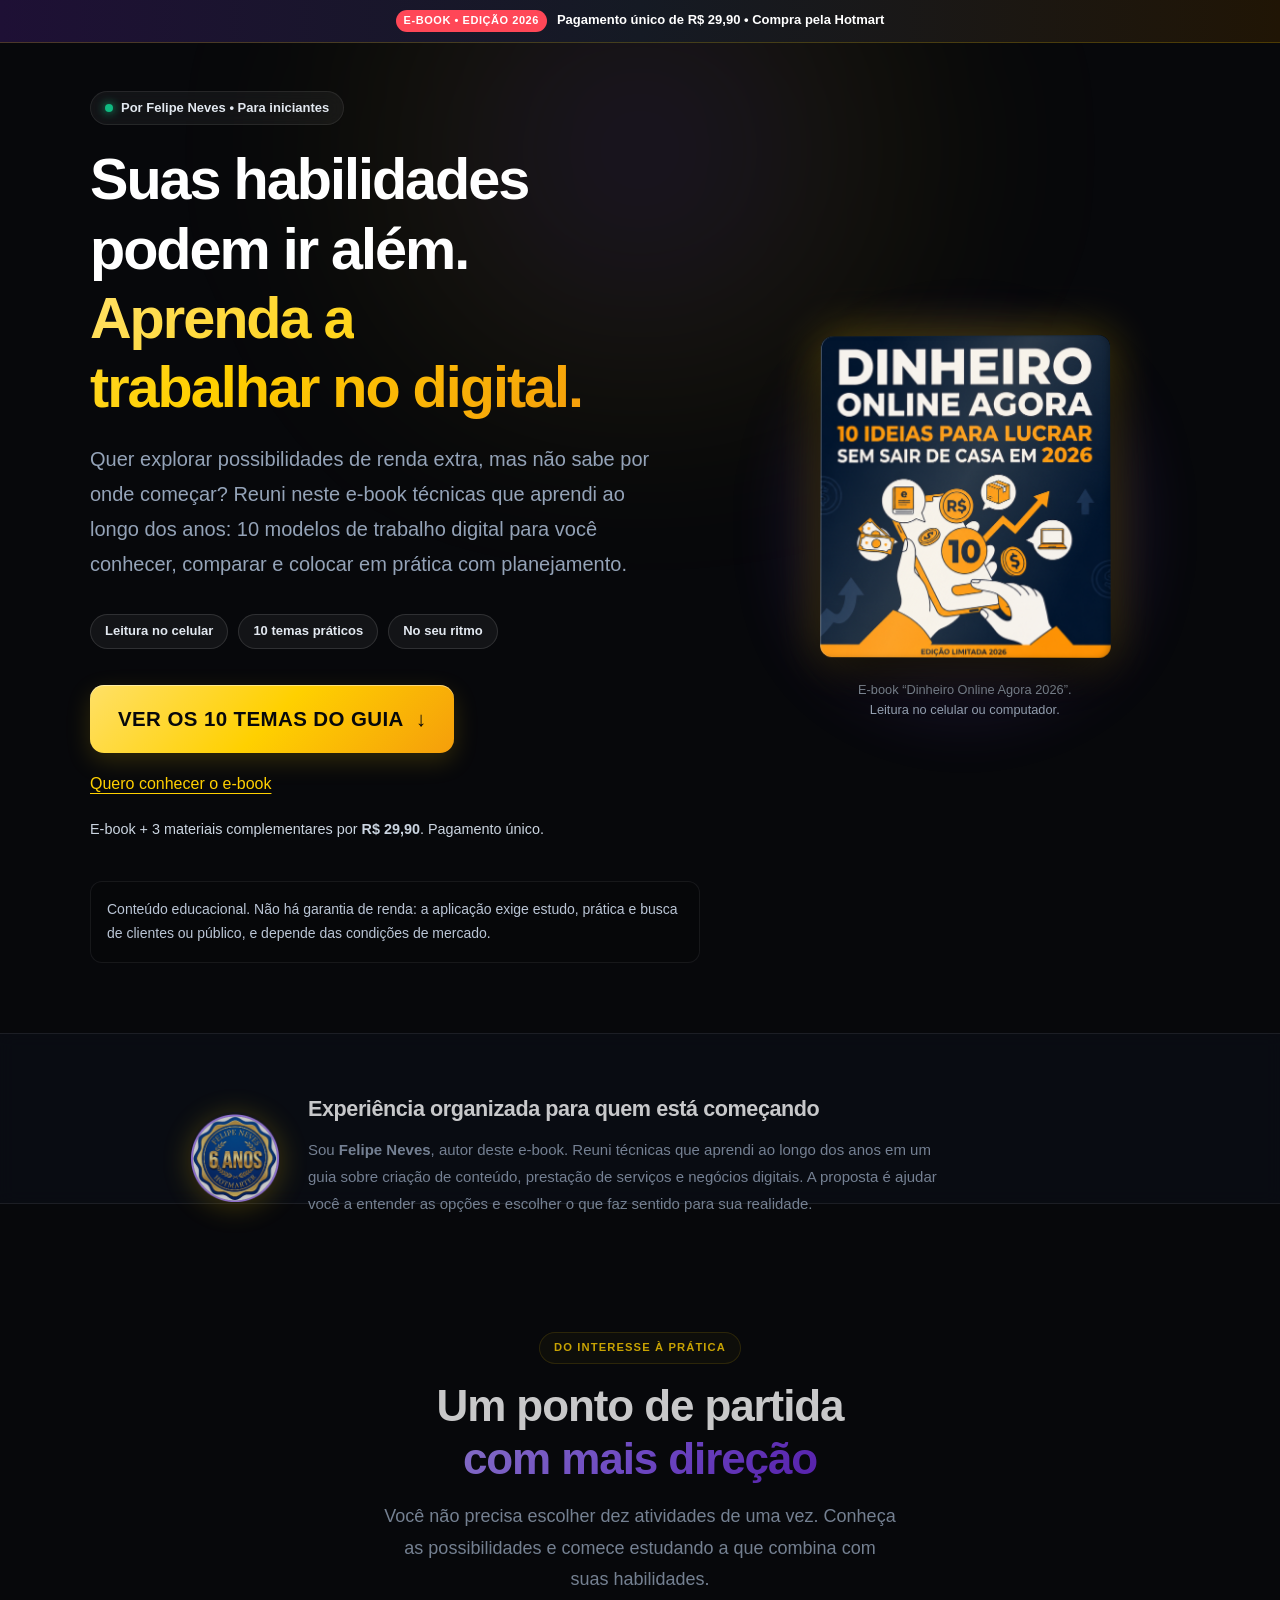
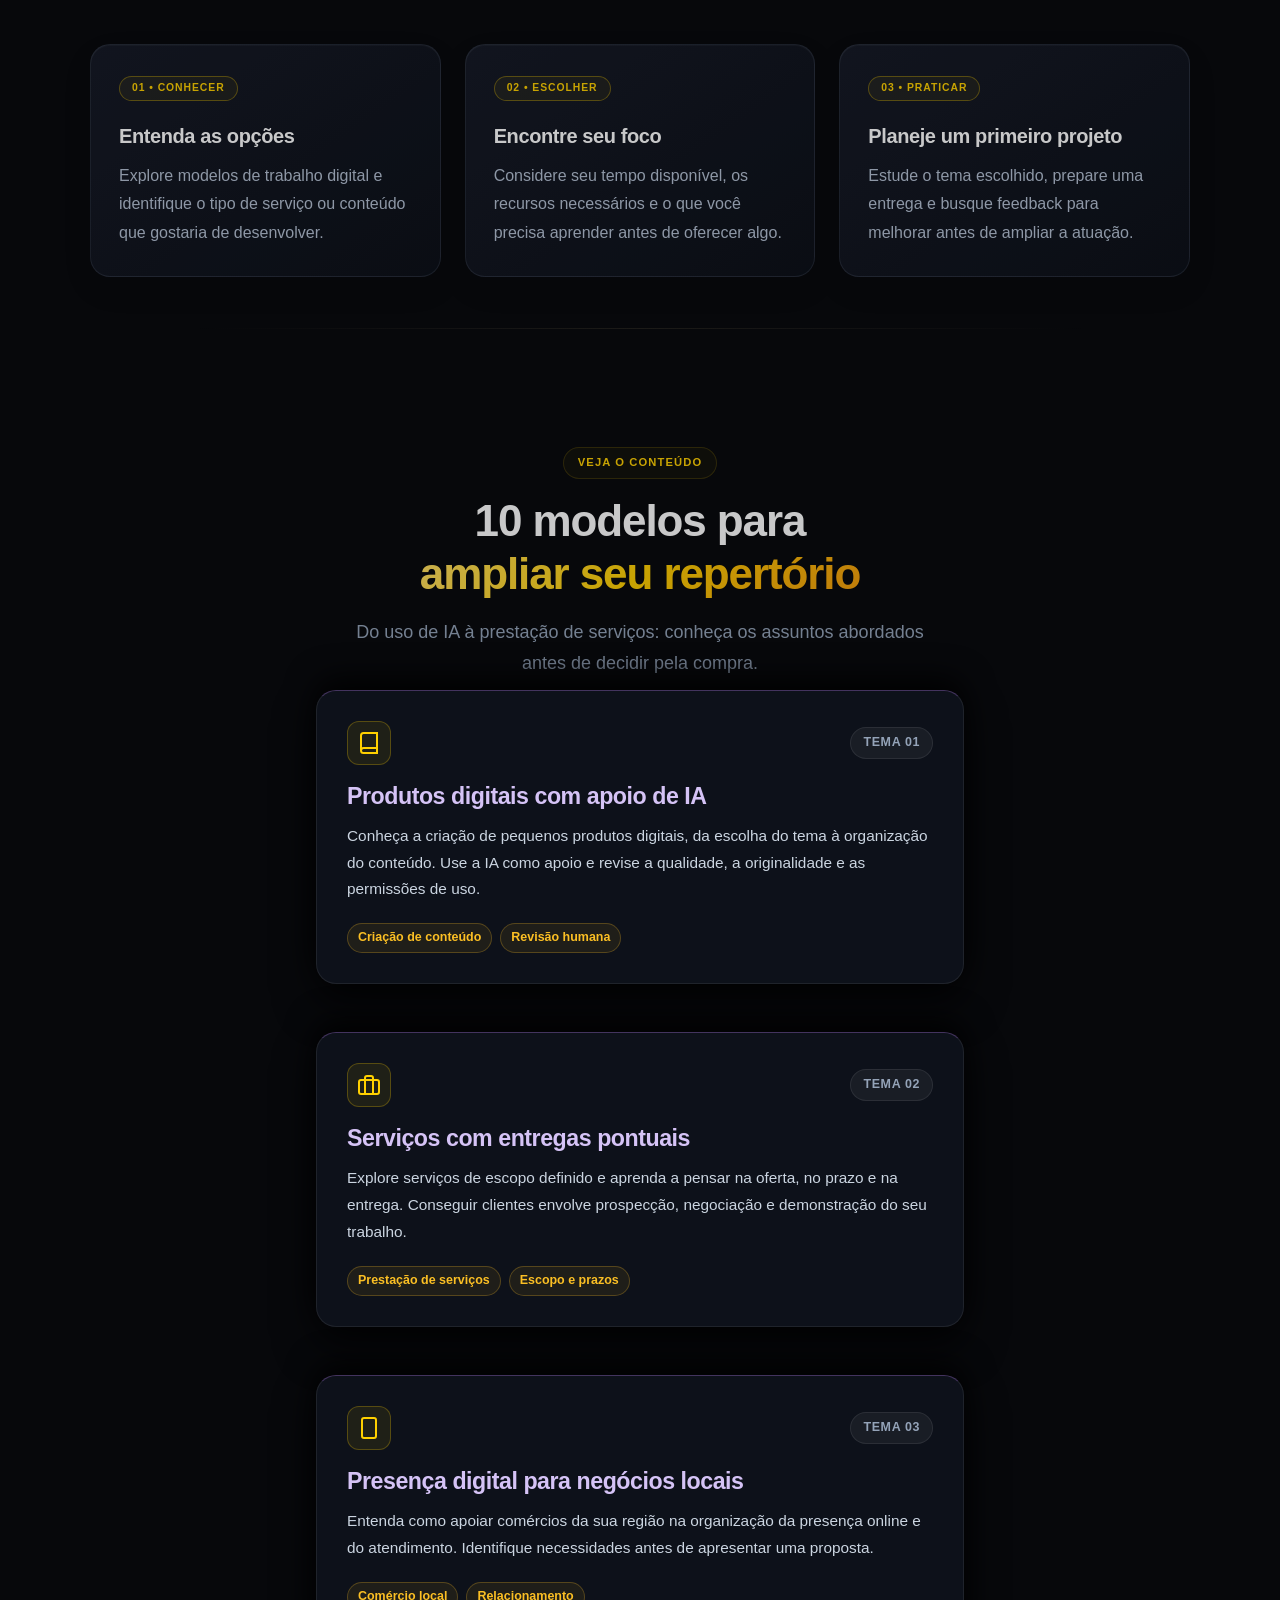
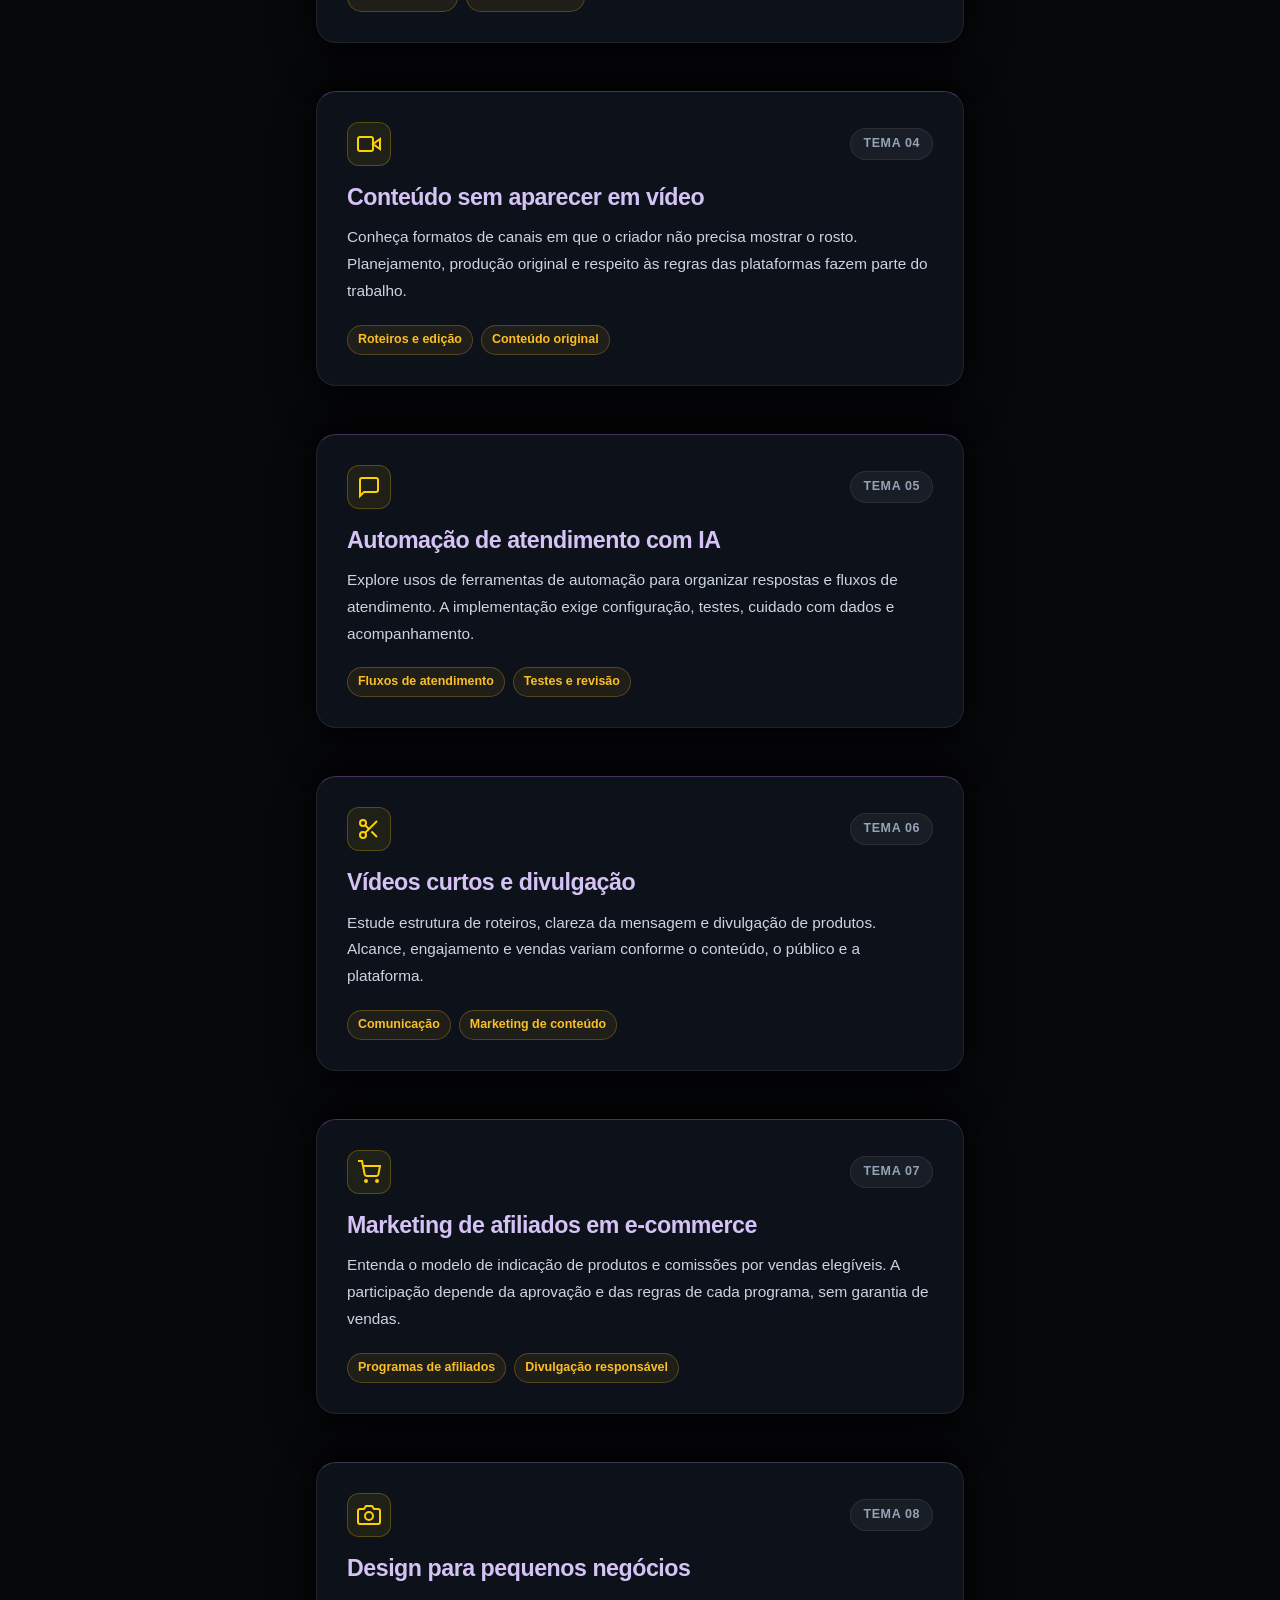
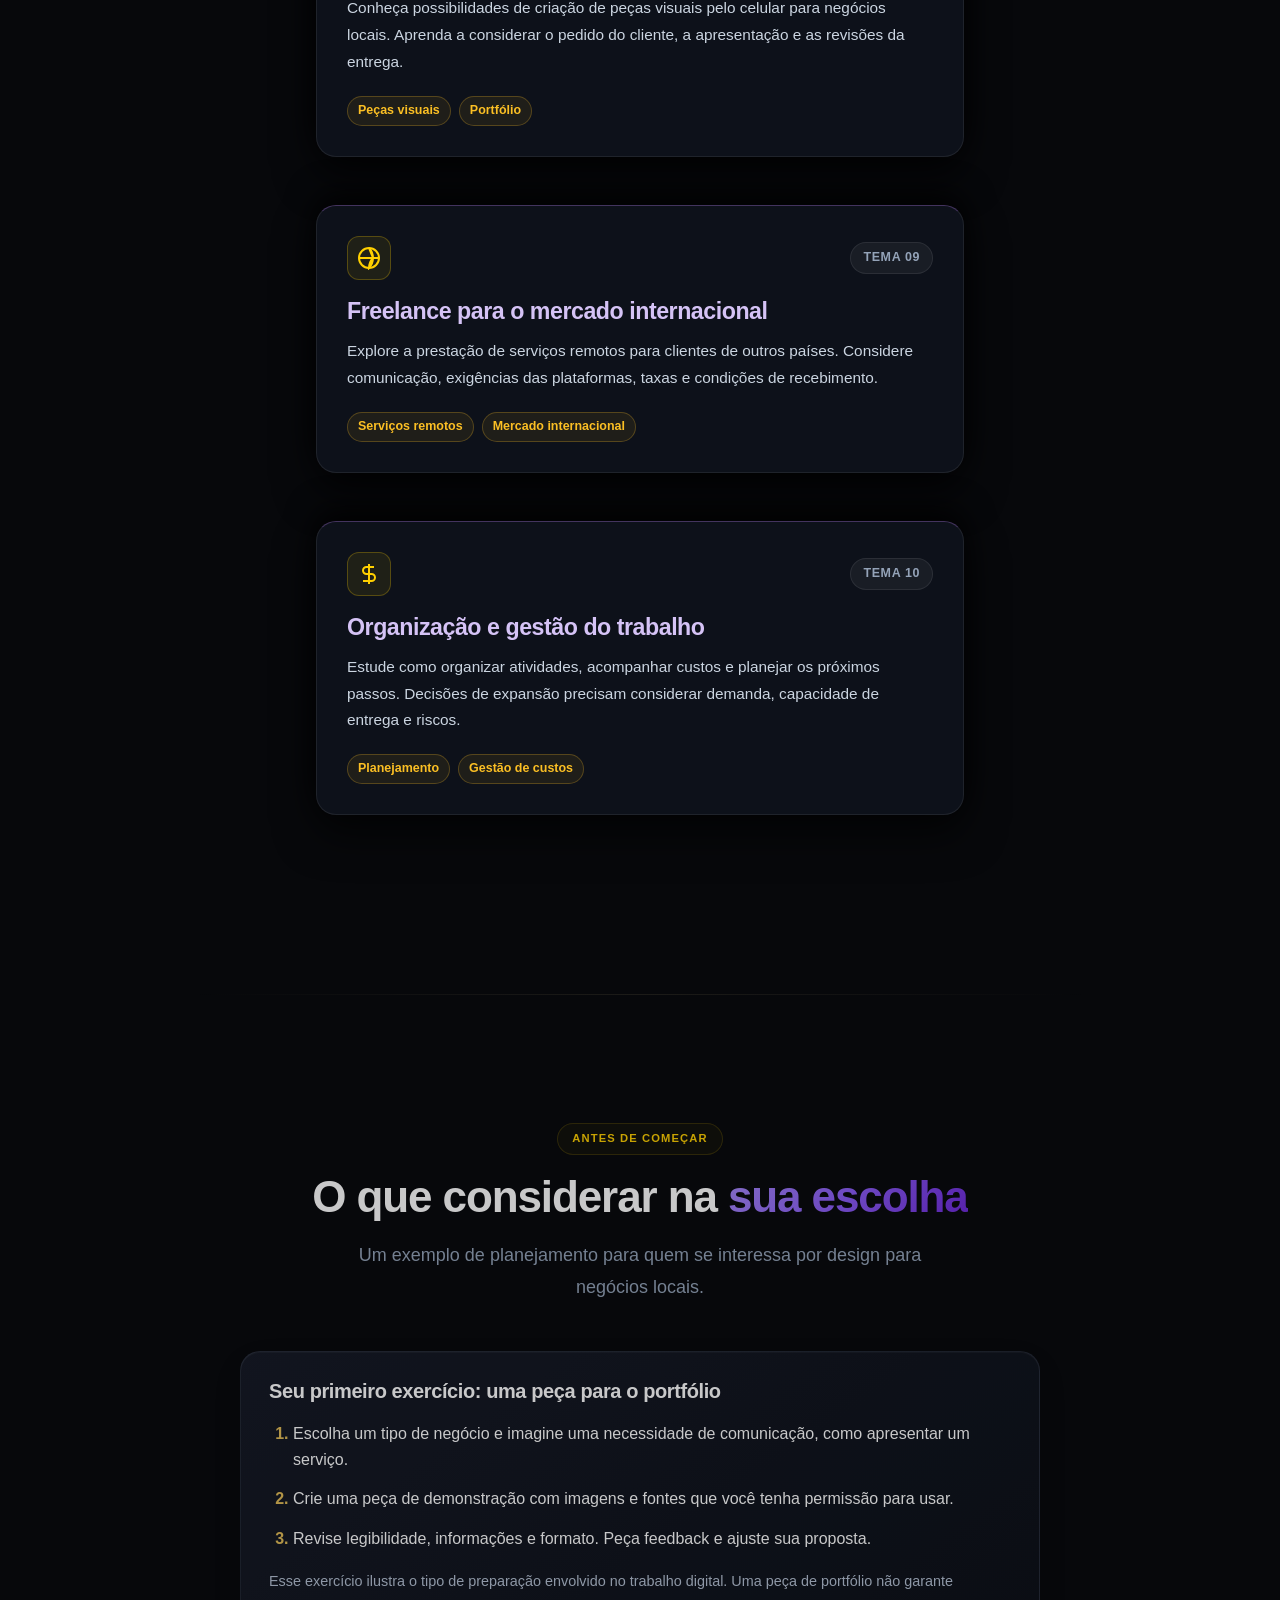
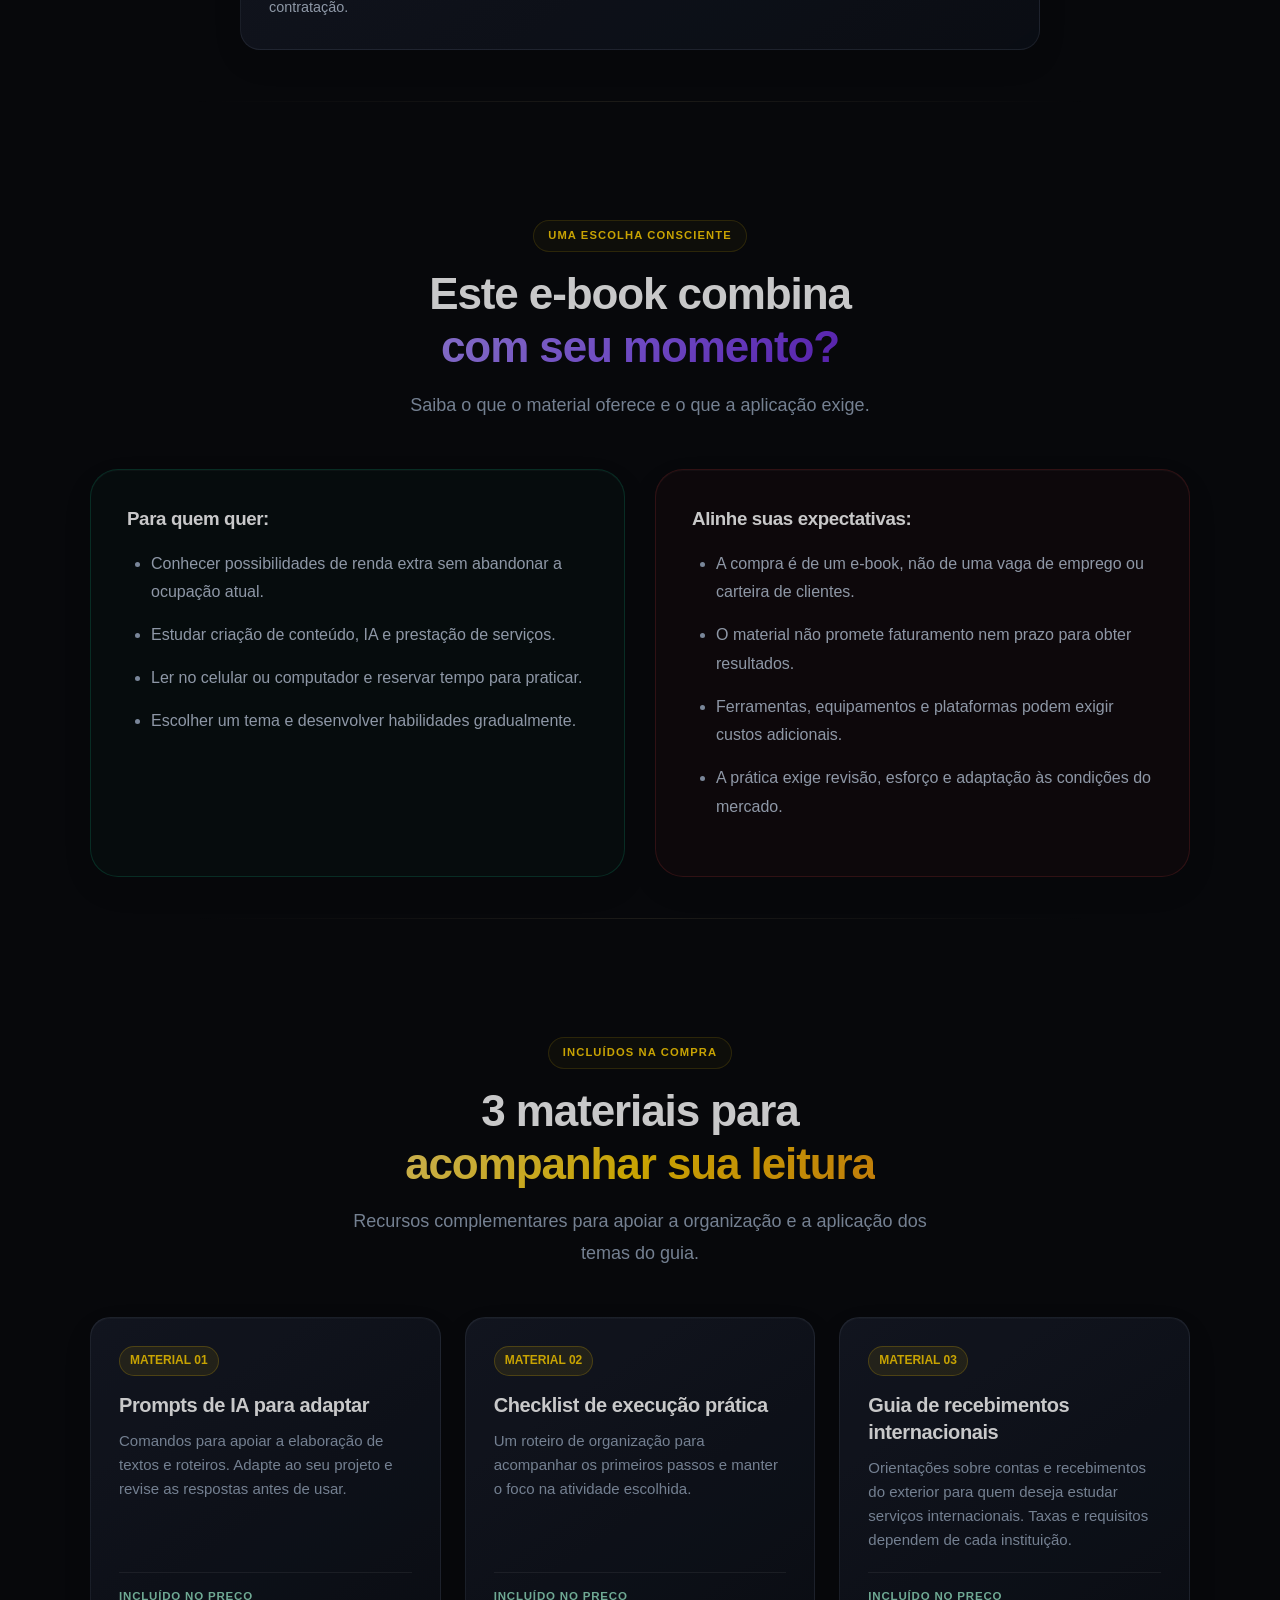
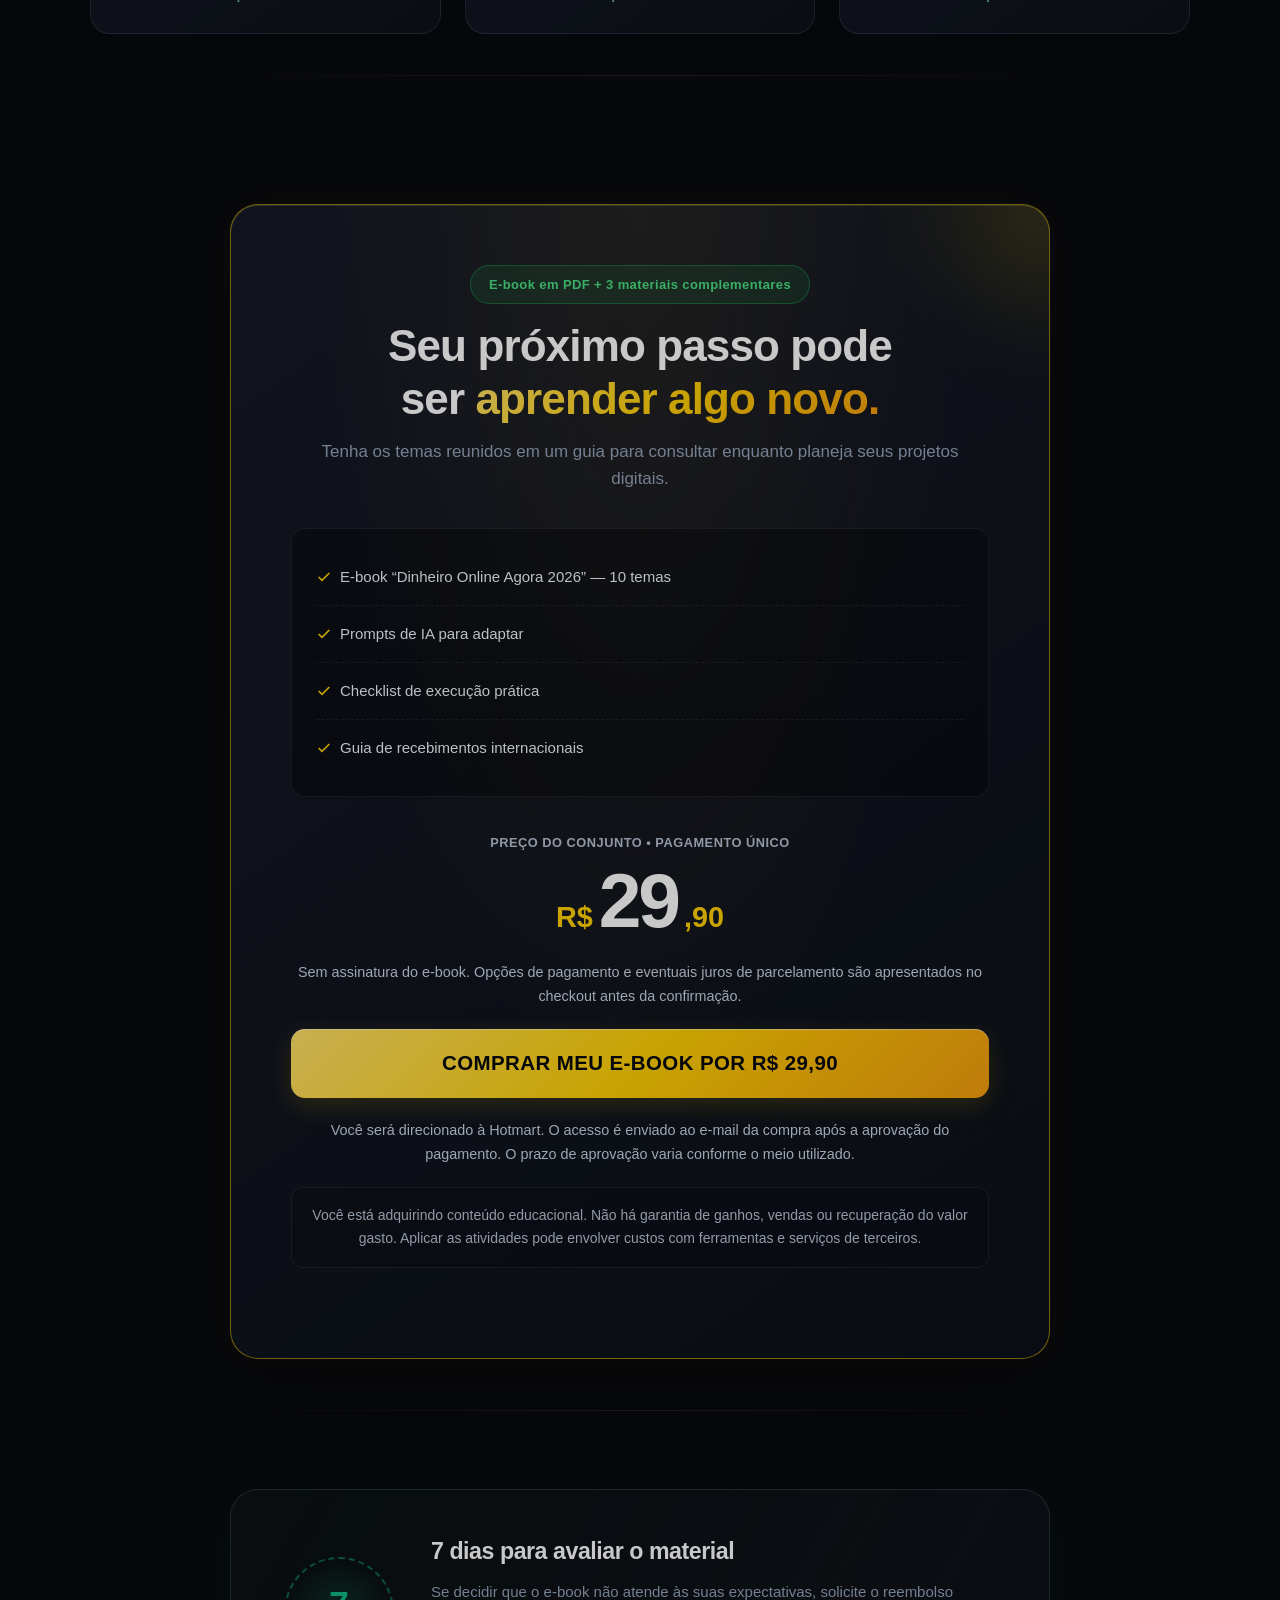
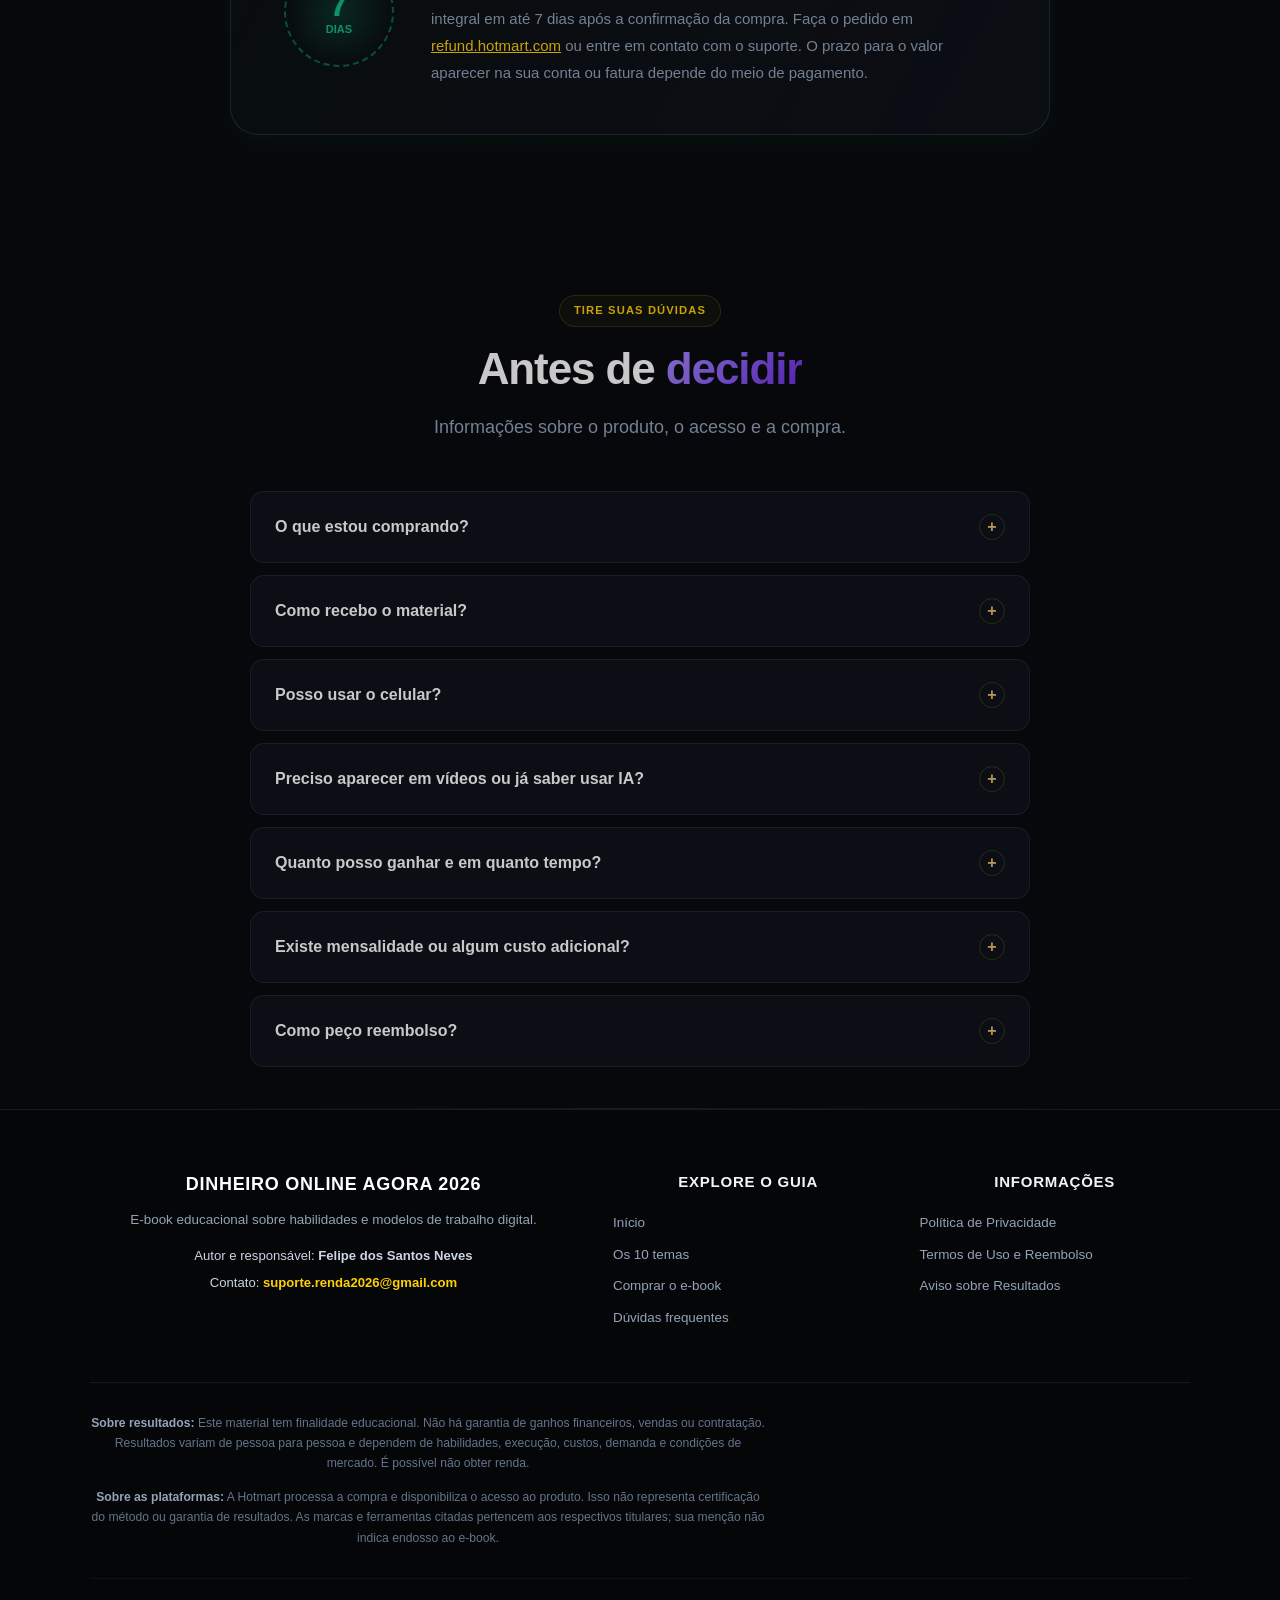
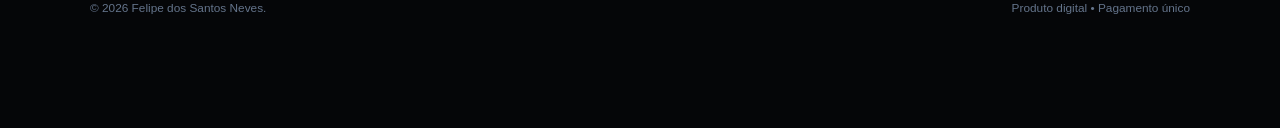
==== commit e3a4c980: "Vincula efeitos ao scroll nos dois sentidos e renova cache dos assets" ====
--- a/index.html
+++ b/index.html
@@ -19,7 +19,7 @@
   <link rel="icon" type="image/png" href="assets/favicon.png">
   <link rel="apple-touch-icon" href="assets/favicon.png">
 
-  <link rel="stylesheet" href="styles.css">
+  <link rel="stylesheet" href="styles.css?v=20260911-scroll2">
 </head>
 <body>
 <a class="skip-link" href="#conteudo">Pular para o conteúdo</a>
@@ -108,4 +108,4 @@
 <div class="footer-brand-col"><div class="footer-logo-title">DINHEIRO ONLINE AGORA 2026</div><p class="footer-brand-desc">E-book educacional sobre habilidades e modelos de trabalho digital.</p><div class="footer-author-meta"><span>Autor e responsável: <strong>Felipe dos Santos Neves</strong></span><span>Contato: <a class="footer-support-email" href="mailto:suporte.renda2026@gmail.com">suporte.renda2026@gmail.com</a></span></div></div>
 <nav class="footer-links-col" aria-label="Navegação"><div class="footer-col-title">Explore o guia</div><div class="footer-nav-links"><a href="index.html#inicio">Início</a><a href="index.html#metodos">Os 10 temas</a><a href="index.html#comprar">Comprar o e-book</a><a href="index.html#faq">Dúvidas frequentes</a></div></nav>
 <nav class="footer-links-col" aria-label="Informações da compra"><div class="footer-col-title">Informações</div><div class="footer-nav-links"><a href="privacidade.html">Política de Privacidade</a><a href="termos.html">Termos de Uso e Reembolso</a><a href="aviso-legal.html">Aviso sobre Resultados</a></div></nav>
-</div><div class="footer-divider"></div><div class="footer-disclaimers"><p><strong>Sobre resultados:</strong> Este material tem finalidade educacional. Não há garantia de ganhos financeiros, vendas ou contratação. Resultados variam de pessoa para pessoa e dependem de habilidades, execução, custos, demanda e condições de mercado. É possível não obter renda.</p><p><strong>Sobre as plataformas:</strong> A Hotmart processa a compra e disponibiliza o acesso ao produto. Isso não representa certificação do método ou garantia de resultados. As marcas e ferramentas citadas pertencem aos respectivos titulares; sua menção não indica endosso ao e-book.</p></div><div class="footer-bottom-bar"><span>© 2026 Felipe dos Santos Neves.</span><span>Produto digital • Pagamento único</span></div></div></footer><div class="fixed-conversion-dock" id="conversionDock"><div class="dock-purchase-card" id="mobileStickyBar" hidden><div class="sticky-info"><span class="sticky-promo">E-book + 3 materiais</span><span class="sticky-price">R$ 29,90</span></div><a href="#comprar" class="btn-sticky-cta" id="sticky-cta-btn">Ver oferta</a></div></div><script src="script.js"></script></body></html>
+</div><div class="footer-divider"></div><div class="footer-disclaimers"><p><strong>Sobre resultados:</strong> Este material tem finalidade educacional. Não há garantia de ganhos financeiros, vendas ou contratação. Resultados variam de pessoa para pessoa e dependem de habilidades, execução, custos, demanda e condições de mercado. É possível não obter renda.</p><p><strong>Sobre as plataformas:</strong> A Hotmart processa a compra e disponibiliza o acesso ao produto. Isso não representa certificação do método ou garantia de resultados. As marcas e ferramentas citadas pertencem aos respectivos titulares; sua menção não indica endosso ao e-book.</p></div><div class="footer-bottom-bar"><span>© 2026 Felipe dos Santos Neves.</span><span>Produto digital • Pagamento único</span></div></div></footer><div class="fixed-conversion-dock" id="conversionDock"><div class="dock-purchase-card" id="mobileStickyBar" hidden><div class="sticky-info"><span class="sticky-promo">E-book + 3 materiais</span><span class="sticky-price">R$ 29,90</span></div><a href="#comprar" class="btn-sticky-cta" id="sticky-cta-btn">Ver oferta</a></div></div><script src="script.js?v=20260911-scroll2"></script></body></html>
--- a/styles.css
+++ b/styles.css
@@ -3227,3 +3227,111 @@
   background: rgba(255, 255, 255, 0.1);
   border-color: rgba(255, 255, 255, 0.25);
 }
+
+/* Final visual rhythm: quiet surfaces, clear hierarchy and limited movement. */
+::selection { background: #f5d66b; color: #10131b; }
+[id] { scroll-margin-top: 28px; }
+.hero-title, .section-header h2, .offer-box h2,
+.authority-text h2, .guarantee-content h3 { text-wrap: balance; line-height: 1.2; }
+.hero-title { font-weight: 750; letter-spacing: -.035em; }
+.hero-subtitle { line-height: 1.75; }
+.section-header { margin-bottom: clamp(28px, 4vw, 48px); }
+.section-header h2 { font-weight: 750; letter-spacing: -.025em; }
+.section-header p { max-width: 58ch; margin-inline: auto; line-height: 1.75; text-wrap: pretty; }
+main > section { position: relative; }
+main > section:not(.authority-strip):not(.guarantee-section)::after {
+  content: '';
+  position: absolute;
+  bottom: 0;
+  left: 15%;
+  width: 70%;
+  height: 1px;
+  background: linear-gradient(90deg, transparent, rgba(182, 164, 124, .12), transparent);
+  pointer-events: none;
+}
+.section-tag { font-size: .7rem; letter-spacing: .1em; background: rgba(255, 208, 0, .045); border-color: rgba(255, 208, 0, .16); }
+.author-intro { max-width: 900px; margin-inline: auto; gap: 28px; }
+.author-intro h2 { font-weight: 700; margin-bottom: 14px; }
+.authority-text p { line-height: 1.8; }
+.author-badge-container { flex-shrink: 0; }
+.learning-card, .filter-card, .sample-box, .bonus-card {
+  background: linear-gradient(145deg, rgba(24, 29, 42, .85), rgba(12, 16, 24, .92));
+  border-color: rgba(172, 188, 213, .13);
+  box-shadow: inset 0 1px 0 rgba(255, 255, 255, .035), 0 12px 32px rgba(0, 0, 0, .14);
+}
+.learning-card h3, .filter-card h3, .bonus-card h3 { font-weight: 700; line-height: 1.35; text-wrap: balance; }
+.learning-card .section-tag-mini { font-size: .65rem; letter-spacing: .09em; }
+.sample-box h3 { margin-top: 0; }
+.sample-box li::marker { color: #e3bd58; font-weight: 700; }
+.plain-list li::marker { color: #9aabc2; }
+.pillar-card { border-top-color: rgba(192, 132, 252, .3); will-change: auto; }
+.pillar-card h3 { color: #d5c3f6; line-height: 1.3; font-weight: 700; }
+.pillar-card p { line-height: 1.75; }
+.pillar-card:hover, .pillar-card.is-center-active {
+  border-color: rgba(192, 132, 252, .5);
+  box-shadow: 0 -10px 24px rgba(0, 0, 0, .6), 0 16px 36px rgba(0, 0, 0, .4), 0 0 24px rgba(139, 92, 246, .12);
+  transform: translateY(-2px);
+}
+.pillar-card.is-center-active .pillar-num, .pillar-card.is-center-active .pillar-icon-box,
+.pillar-card.is-center-active .pillar-icon-box.purple, .bonus-card.is-center-active .bonus-tag { box-shadow: none; }
+.pillar-card.is-center-active .pillar-badge-tag { background: rgba(251, 191, 36, .07); border-color: rgba(251, 191, 36, .22); }
+.pillar-footer { flex-wrap: wrap; }
+.bonus-grid { grid-template-columns: repeat(3, minmax(0, 1fr)); }
+.bonus-card { padding: 28px; }
+.bonus-card:hover, .bonus-card.is-center-active {
+  transform: translateY(-3px);
+  border-color: rgba(192, 132, 252, .4);
+  box-shadow: 0 18px 36px rgba(0, 0, 0, .25);
+}
+.bonus-pricing .free-label { font-size: .72rem; letter-spacing: .07em; color: #8dd8bb; }
+.offer-box {
+  border: 1px solid rgba(255, 208, 0, .55);
+  background: radial-gradient(ellipse at 50% 0%, rgba(180, 135, 40, .1), transparent 55%), linear-gradient(145deg, #151923, #0b0f16);
+  box-shadow: 0 24px 70px rgba(0, 0, 0, .35), 0 0 40px rgba(255, 208, 0, .055), inset 0 1px 0 rgba(255, 231, 162, .18);
+}
+.offer-box h2 { font-weight: 750; }
+.offer-launch-pill { line-height: 1.65; }
+.offer-stack-list { border-color: rgba(255, 255, 255, .075); }
+.stack-item { padding-block: 16px; }
+.stack-item-name { line-height: 1.6; }
+.price-main-highlight { font-variant-numeric: tabular-nums; }
+.price-promo-tag { color: #b6c2d0; font-size: .8rem; letter-spacing: .04em; }
+.results-note { background: rgba(0, 0, 0, .12); border-color: rgba(255, 255, 255, .07); }
+.btn-cta { box-shadow: 0 8px 24px rgba(255, 208, 0, .17), inset 0 1px 0 rgba(255, 255, 255, .45); }
+.btn-cta::after { animation-duration: 9s; }
+.btn-cta:hover { background: var(--gold-gradient); box-shadow: 0 12px 30px rgba(255, 208, 0, .25); transform: translateY(-2px); }
+.guarantee-card { border-color: rgba(134, 191, 164, .18); background: linear-gradient(120deg, rgba(33, 67, 57, .12), rgba(17, 21, 30, .65)); }
+.guarantee-content p { line-height: 1.8; }
+.faq-container { gap: 12px; }
+.faq-item { transition: background-color .25s ease, border-color .25s ease; }
+.faq-item[open] { border-color: rgba(255, 208, 0, .28); background: #121722; }
+.faq-question { gap: 20px; font-weight: 600; font-size: 1rem; line-height: 1.5; padding-block: 22px; }
+.faq-question > span { display: grid; place-items: center; flex: 0 0 26px; height: 26px; border: 1px solid rgba(255, 208, 0, .18); border-radius: 50%; color: #e3c165; transition: transform .25s ease; }
+.faq-item[open] .faq-answer { line-height: 1.8; }
+.footer-nav-links a { width: fit-content; text-underline-offset: 5px; }
+.footer-nav-links a:hover { text-decoration: underline; }
+.footer-disclaimers { max-width: 100ch; }
+.scroll-detail { translate: 0 var(--scroll-rise, 0px); opacity: var(--scroll-opacity, 1); }
+@media (max-width: 991px) {
+  .hero-proof-pills { justify-content: center; }
+  .bonus-grid { grid-template-columns: 1fr; max-width: 680px; margin-inline: auto; }
+}
+@media (max-width: 640px) {
+  .hero-title { font-size: clamp(2rem, 8.5vw, 2.7rem); }
+  .hero-subtitle { font-size: 1rem; }
+  .reality-section, .filter-section, .bonus-section, .faq-section { padding-block: 56px; }
+  .pillars-section { padding-block: 56px 48px; }
+  .offer-section { padding-block: 60px; }
+  .section-header h2 { font-size: clamp(1.7rem, 7vw, 2.2rem); }
+  .section-header p { font-size: .95rem; }
+  .author-intro h2 { font-size: 1.3rem; line-height: 1.4; }
+  .bonus-card { padding: 24px; }
+  .faq-question { padding: 18px; font-size: .95rem; gap: 14px; }
+  details.faq-item[open] .faq-answer { padding: 0 18px 22px; }
+  .offer-box { padding: 30px 20px; }
+}
+@media (prefers-reduced-motion: reduce) {
+  .scroll-detail { translate: none; opacity: 1; }
+  .pillar-card:hover, .pillar-card.is-center-active, .bonus-card:hover,
+  .bonus-card.is-center-active { transform: none; }
+}
